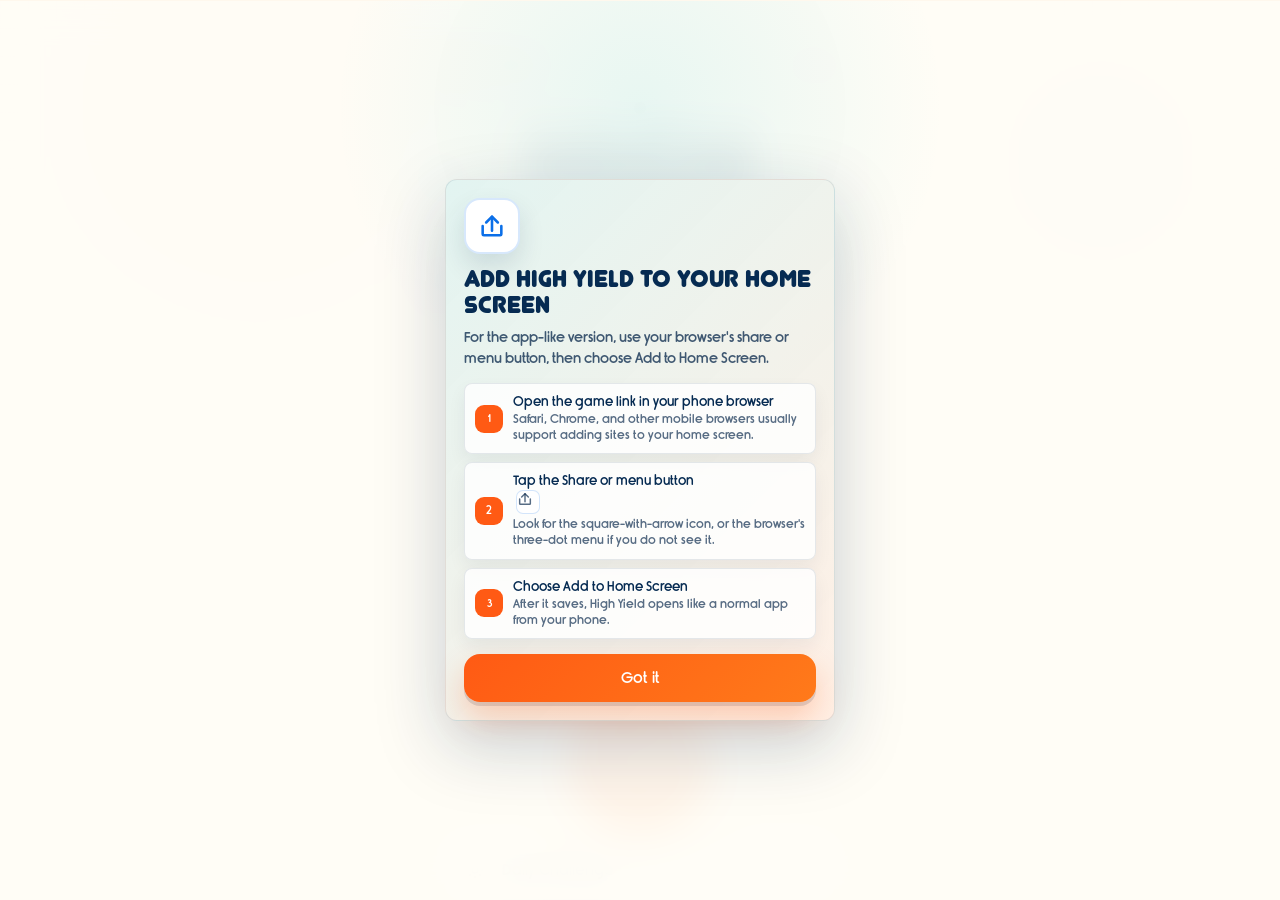
==== index.html @ ff0bbbff "Add files via upload" ====
<!DOCTYPE html>
<html lang="en">
<head>
<meta charset="UTF-8">
<meta name="viewport" content="width=device-width, initial-scale=1, maximum-scale=1, user-scalable=no, viewport-fit=cover">
<meta name="apple-mobile-web-app-capable" content="yes">
<meta name="apple-mobile-web-app-status-bar-style" content="black-translucent">
<meta name="apple-mobile-web-app-title" content="High Yield">
<meta name="mobile-web-app-capable" content="yes">
<meta name="theme-color" content="#062B52">
<link rel="manifest" href="manifest.json">
<link rel="apple-touch-icon" href="icons/apple-touch-icon.png">
<link rel="icon" type="image/png" sizes="192x192" href="icons/icon-192.png">
<title>High Yield! MCAT Heads-Up</title>
<style>
/* ─────────────────────────────────────────────
   GLOBAL & THEME STYLES
   ───────────────────────────────────────────── */
*, *::before, *::after { box-sizing: border-box; margin: 0; padding: 0; -webkit-tap-highlight-color: transparent; }

@font-face {
  font-family: 'Junegull';
  src: url('fonts/junegull-regular.otf') format('opentype');
  font-weight: 400;
  font-style: normal;
  font-display: swap;
}

@font-face {
  font-family: 'Rimouski';
  src: url('fonts/rimouski-regular.otf') format('opentype');
  font-weight: 400;
  font-style: normal;
  font-display: swap;
}

@font-face {
  font-family: 'Rimouski';
  src: url('fonts/rimouski-medium.otf') format('opentype');
  font-weight: 500;
  font-style: normal;
  font-display: swap;
}

@font-face {
  font-family: 'Rimouski';
  src: url('fonts/rimouski-bold.otf') format('opentype');
  font-weight: 700;
  font-style: normal;
  font-display: swap;
}

:root {
  --font-display: 'Junegull', 'Arial Rounded MT Bold', Arial, sans-serif;
  --font-ui: 'Rimouski', Arial, sans-serif;
  --font-heading: var(--font-display);
  --font-body: var(--font-ui);
  --font-gameplay: var(--font-ui);
  --bg-primary: #FFF8ED;
  --bg-secondary: #F7EFE3;
  --bg-card: #FFFFFF;
  --bg-card-hover: #FFF3E3;
  --bg-input: #FFFDF9;
  --text-primary: #07264A;
  --text-secondary: #315071;
  --text-dim: #7890A5;
  --blue: #0B6FE8;
  --blue-hover: #0859BE;
  --teal: #14B8C8;
  --red: #EF4444;
  --red-hover: #DC2626;
  --green: #5FA463;
  --border: rgba(7, 38, 74, 0.10);
  --amber: #FF5A14;
  --violet: #8B5CF6;
  --navy: #062B52;
  --cream: #FFF8ED;
  --orange: #FF5A14;
  --radius: 12px;
  --radius-sm: 8px;
  --radius-full: 9999px;
  --transition: 0.35s cubic-bezier(0.4, 0, 0.2, 1);
}

html, body {
  width: 100%; height: 100%;
  font-family: var(--font-body);
  background:
    radial-gradient(circle at 20% 8%, rgba(255, 90, 20, 0.09), transparent 28%),
    radial-gradient(circle at 82% 18%, rgba(11, 111, 232, 0.07), transparent 30%),
    var(--bg-primary);
  color: var(--text-primary);
  overflow: hidden;
  position: fixed;
  margin: 0;
  padding: 0;
  top: 0;
  left: 0;
}

#app { width: 100%; height: 100%; position: fixed; top: 0; left: 0; background: transparent; }

.screen {
  display: flex;
  position: fixed;
  top: 0;
  left: 0;
  width: 100%;
  height: 100%;
  flex-direction: column;
  overflow: hidden;
  background: var(--bg-primary);
  z-index: 1;
  opacity: 0;
  transform: translateY(14px) scale(0.985);
  transition: opacity var(--transition), transform var(--transition);
  pointer-events: none;
}
.screen.active { opacity: 1; transform: translateY(0) scale(1); pointer-events: auto; z-index: 2; }
.screen.exit { opacity: 0; transform: translateY(-10px) scale(0.985); }
.screen.active > .nav-bar,
.screen.active > .scroll-body,
.screen.active > .home-header,
.screen.active > .home-actions,
.screen.active > .launch-card,
#results.active > * {
  animation: screenRise 0.44s cubic-bezier(0.2, 0.9, 0.2, 1) both;
}
.screen.active > .home-actions { animation-delay: 0.06s; }
.screen.active > .launch-card { animation-delay: 0.12s; }
@keyframes screenRise {
  from { opacity: 0; transform: translateY(18px) scale(0.98); }
  to { opacity: 1; transform: translateY(0) scale(1); }
}
.screen.active .topic-card,
.screen.active .mode-card,
.screen.active .settings-card,
.screen.active .daily-panel,
.screen.active .dash-stat,
.screen.active .badge-card,
.screen.active .mastery-row,
#results.active .mcat-card,
#results.active .insight-card,
#results.active .missed-summary,
#results.active .rstat,
#results.active .rv-item {
  animation: cardPop 0.42s cubic-bezier(0.2, 0.9, 0.2, 1) both;
}
.screen.active .topic-card:nth-child(2n),
.screen.active .mode-card:nth-child(2n),
.screen.active .badge-card:nth-child(2n),
#results.active .insight-card:nth-child(2n),
#results.active .rv-item:nth-child(2n) { animation-delay: 0.04s; }
.screen.active .topic-card:nth-child(3n),
.screen.active .mode-card:nth-child(3n),
.screen.active .badge-card:nth-child(3n),
#results.active .rv-item:nth-child(3n) { animation-delay: 0.08s; }
@keyframes cardPop {
  from { opacity: 0; transform: translateY(14px) scale(0.96) rotate(-0.4deg); }
  to { opacity: 1; transform: translateY(0) scale(1) rotate(0deg); }
}

.screen:not(#home):not(#game):not(#countdown) > .nav-bar,
.screen:not(#home):not(#game):not(#countdown) > .scroll-body,
.screen:not(#home):not(#game):not(#countdown) > .start-bar,
#results > .results-header,
#results > .mcat-card,
#results > .insight-grid,
#results > .study-takeaway,
#results > .missed-summary,
#results > .achievement-row,
#results > .team-panel,
#results > .results-stats,
#results > .acc-wrap,
#results > .review-scroll,
#results > .results-actions {
  width: min(100%, 560px);
  align-self: center;
}

#game {
  position: fixed;
  top: 0;
  left: 0;
  width: 100vw;
  height: 100vh;
  background: var(--bg-primary);
  z-index: 9999;
  overflow: hidden;
  flex-direction: row;
  align-items: center;
  justify-content: center;
  display: none;
  margin: 0;
  padding: 0;
}
#game.active { display: flex; }

.game-bg {
  position: absolute;
  top: 0;
  left: 0;
  width: 100%;
  height: 100%;
  transition: background 0.4s cubic-bezier(0.4, 0, 0.2, 1);
  z-index: 0;
  background: var(--bg-primary);
}
.game-bg.neutral { background: var(--bg-primary); }
.game-bg.correct { background: rgba(52, 211, 153, 0.12); }
.game-bg.wrong   { background: rgba(239, 68, 68, 0.12); }

.game-inner {
  position: relative;
  z-index: 2;
  display: flex;
  flex-direction: column;
  align-items: center;
  justify-content: center;
  height: 100%;
  width: 100%;
  padding: 20px;
}

.game-hud {
  position: absolute;
  top: max(18px, env(safe-area-inset-top, 0px));
  left: 24px;
  right: 24px;
  z-index: 30;
  display: flex;
  align-items: center;
  justify-content: space-between;
  gap: 12px;
}

.score-hud {
  display: inline-flex;
  align-items: center;
  gap: 8px;
  padding: 8px;
  border: 1px solid var(--border);
  border-radius: var(--radius-full);
  background: rgba(24, 24, 24, 0.72);
  backdrop-filter: blur(16px);
  -webkit-backdrop-filter: blur(16px);
}

.score-pill {
  min-width: 76px;
  display: inline-flex;
  align-items: center;
  justify-content: center;
  gap: 6px;
  padding: 7px 10px;
  border-radius: var(--radius-full);
  font-size: 12px;
  font-weight: 700;
  color: var(--text-primary);
  background: rgba(255,255,255,0.06);
}
.score-pill.correct { color: var(--green); }
.score-pill.wrong { color: var(--red); }
.score-pill.streak { color: var(--amber); }
.score-pill.points { color: var(--violet); }
.score-pill.tier { color: var(--blue); }

.tap-zones {
  position: absolute;
  inset: 0;
  display: flex;
  z-index: 10;
  margin-top: 84px;
}
.tap-zone {
  flex: 1;
  background: rgba(255,255,255,0.01);
}
.tap-hints {
  position: absolute;
  left: 28px;
  right: 28px;
  bottom: max(18px, env(safe-area-inset-bottom, 0px));
  z-index: 12;
  display: flex;
  justify-content: space-between;
  pointer-events: none;
}
.tap-hints span {
  padding: 8px 12px;
  border: 1px solid var(--border);
  border-radius: var(--radius-full);
  background: rgba(24, 24, 24, 0.54);
  color: var(--text-secondary);
  font-size: 12px;
  font-weight: 700;
}
.tap-hints .skip { color: var(--red); }
.tap-hints .got { color: var(--green); }

.chango { font-family: var(--font-heading); }

.card-term {
  font-family: var(--font-gameplay);
  line-height: 1.1;
  color: var(--text-primary);
  text-shadow: 0 4px 40px rgba(0,0,0,0.5);
  text-align: center;
  width: min(92%, 1100px);
  z-index: 5;
  display: flex;
  flex-direction: column;
  align-items: center;
  gap: 10px;
  transition: transform 0.25s cubic-bezier(0.4, 0, 0.2, 1), opacity 0.25s ease;
  will-change: transform, opacity;
}
.card-term .term-text {
  display: block;
  max-width: 100%;
  font-size: clamp(40px, 12vh, 110px);
  overflow-wrap: anywhere;
}
.card-source,
.card-category {
  font-family: var(--font-body);
  text-shadow: none;
}
.card-source {
  display: inline-flex;
  align-items: center;
  justify-content: center;
  padding: 7px 12px;
  border: 1px solid var(--border);
  border-radius: var(--radius-full);
  background: rgba(255,255,255,0.06);
  font-size: 12px;
  font-weight: 700;
  text-transform: uppercase;
  letter-spacing: 1px;
}
.card-source.ai { color: var(--violet); }
.card-source.offline { color: var(--blue); }
.card-category {
  color: var(--text-secondary);
  font-size: 14px;
  font-weight: 700;
}
.taboo-panel {
  width: min(92%, 760px);
  display: flex;
  flex-direction: column;
  align-items: center;
  gap: 8px;
  margin-top: 6px;
}
.taboo-label {
  font-family: var(--font-body);
  color: var(--red);
  font-size: 12px;
  font-weight: 700;
  letter-spacing: 1.2px;
  text-transform: uppercase;
  text-shadow: none;
}
.taboo-list {
  display: flex;
  justify-content: center;
  flex-wrap: wrap;
  gap: 8px;
}
.taboo-chip {
  font-family: var(--font-body);
  display: inline-flex;
  align-items: center;
  justify-content: center;
  padding: 7px 11px;
  border: 1px solid rgba(239, 68, 68, 0.35);
  border-radius: var(--radius-full);
  background: rgba(239, 68, 68, 0.12);
  color: #FCA5A5;
  font-size: 12px;
  font-weight: 700;
  text-shadow: none;
}
.card-term.slide-out { transform: translateY(-10px); opacity: 0; }
.card-term.slide-in { transform: translateY(10px); opacity: 0; }
.card-term.slide-in-active { transform: translateY(0); opacity: 1; }
.card-term.feedback-card {
  transform: translateY(0);
  opacity: 1;
  text-shadow: none;
}
.card-term.feedback-card .term-feedback {
  font-family: var(--font-heading);
  font-size: clamp(42px, 12vh, 96px);
  line-height: 0.95;
  text-align: center;
  text-transform: uppercase;
  letter-spacing: 0;
}
.card-term.feedback-card.correct-feedback .term-feedback {
  color: var(--green);
}
.card-term.feedback-card.skip-feedback .term-feedback {
  color: var(--red);
}
.card-term.feedback-card .term-feedback-sub {
  font-family: var(--font-body);
  color: var(--text-secondary);
  font-size: clamp(15px, 3.2vh, 24px);
  font-weight: 700;
  text-shadow: none;
}

/* ──────── Buttons ──────── */
.btn {
  display: flex;
  align-items: center;
  justify-content: center;
  gap: 10px;
  border: none;
  cursor: pointer;
  font-family: var(--font-body);
  font-weight: 600;
  font-size: 15px;
  letter-spacing: 0.2px;
  transition: all 0.2s cubic-bezier(0.4, 0, 0.2, 1);
  border-radius: var(--radius-sm);
  padding: 14px 24px;
  width: 100%;
  background: var(--bg-card);
  color: var(--text-secondary);
  border: 1px solid var(--border);
  min-height: 48px;
}
.btn:hover, .btn-original:hover, .topic-card:hover { border-color: rgba(255,255,255,0.16); }
.btn:active { transform: scale(0.97); }
.btn-primary { background: linear-gradient(135deg, var(--blue), var(--violet)); color: white; border: none; font-weight: 700; box-shadow: 0 12px 28px rgba(59, 130, 246, 0.22); }
.btn-primary:active { background: var(--blue-hover); }
.btn-secondary { background: var(--bg-card); color: var(--text-primary); border: 1px solid var(--border); }
.btn-danger { background: rgba(239, 68, 68, 0.12); color: #FCA5A5; border: 1px solid rgba(239, 68, 68, 0.28); }
.btn-ghost { background: transparent; color: var(--text-secondary); border: 1px solid var(--border); box-shadow: none; padding: 10px 18px; font-size: 13px; }
.btn-sm { padding: 10px 16px; font-size: 13px; border-radius: 8px; }
.ui-icon {
  width: 18px;
  height: 18px;
  flex: 0 0 auto;
  stroke: currentColor;
  stroke-width: 2.2;
  stroke-linecap: round;
  stroke-linejoin: round;
  fill: none;
}
.ui-icon.solid { fill: currentColor; stroke: none; }
.icon-badge {
  width: 30px;
  height: 30px;
  border-radius: 9px;
  display: inline-flex;
  align-items: center;
  justify-content: center;
  background: rgba(255,255,255,0.06);
  color: var(--text-secondary);
}
.btn .icon-badge, .btn-original .icon-badge { margin-left: -4px; }

.btn-original {
  display: flex;
  align-items: center;
  justify-content: flex-start;
  gap: 12px;
  padding: 14px 18px;
  border-radius: var(--radius-sm);
  cursor: pointer;
  font-family: var(--font-body);
  font-weight: 700;
  font-size: 15px;
  transition: all 0.2s cubic-bezier(0.4, 0, 0.2, 1);
  width: 100%;
  background: var(--bg-card);
  color: var(--text-primary);
  border: 1px solid var(--border);
  min-height: 52px;
  text-align: left;
}
.btn-original:active { transform: scale(0.97); }
.btn-original.primary { background: #14B8C8; color: #061014; border: none; font-weight: 700; box-shadow: 0 14px 32px rgba(20, 184, 200, 0.24); }
.btn-original.primary .icon-badge { background: rgba(6, 16, 20, 0.12); color: #061014; }
.btn-original.primary:active { background: #0E9AAA; }
.btn-original.red { background: rgba(245, 158, 11, 0.12); color: var(--amber); border: 1px solid rgba(245, 158, 11, 0.24); font-weight: 700; box-shadow: none; }
.btn-original.red:active { background: var(--red-hover); }
.btn-original.ghost { background: transparent; color: var(--text-secondary); border: 1px solid var(--border); }

.nav-bar {
  display: flex;
  align-items: center;
  justify-content: space-between;
  padding: 16px 20px;
  flex-shrink: 0;
  border-bottom: 1px solid var(--border);
  background: var(--bg-secondary);
}
.nav-back { background: none; border: none; color: var(--text-secondary); font-size: 14px; font-weight: 600; cursor: pointer; padding: 4px 0; transition: color 0.2s; display: inline-flex; align-items: center; gap: 6px; }
.nav-back .ui-icon { width: 16px; height: 16px; }
.nav-back:hover { color: var(--text-primary); }
.nav-title { font-family: var(--font-heading); font-size: 18px; color: var(--text-primary); letter-spacing: .4px; }

.section-label {
  font-size: 10px;
  font-weight: 700;
  letter-spacing: 1.5px;
  text-transform: uppercase;
  color: var(--text-dim);
  padding: 16px 20px 8px;
}

.scroll-body { flex: 1; overflow-y: auto; -webkit-overflow-scrolling: touch; padding-bottom: 8px; }
.scroll-body::-webkit-scrollbar { display: none; }

@keyframes spin { to { transform: rotate(360deg); } }
.spinner { display: inline-block; animation: spin 0.8s linear infinite; }
@keyframes pulse { 0%,100%{opacity:1} 50%{opacity:0.5} }
.pulse { animation: pulse 2s ease-in-out infinite; }

/* ──────── MASCOT ──────── */
.dog-stage {
  display: flex;
  justify-content: center;
  align-items: flex-end;
  pointer-events: none;
}
.mascot-dog {
  --dog-size: 118px;
  position: relative;
  width: var(--dog-size);
  height: auto;
  transform-origin: 50% 100%;
  animation: dogIdle 3.1s ease-in-out infinite;
  filter: drop-shadow(0 14px 18px rgba(7, 38, 74, 0.16));
}
.mascot-dog * { position: absolute; box-sizing: border-box; }
.mascot-dog img {
  position: static;
  display: block;
  width: 100%;
  height: auto;
  object-fit: contain;
  user-select: none;
  -webkit-user-drag: none;
}
.mascot-dog.dog-celebrate img,
.mascot-dog.dog-excited img {
  animation: dogImageBounce 0.74s ease-in-out infinite;
}
.mascot-dog.dog-sad img {
  animation: dogImageSad 2.2s ease-in-out infinite;
}
.mascot-dog.dog-thinking img {
  animation: dogImageThink 2.6s ease-in-out infinite;
}
.mascot-dog.dog-focused img {
  animation: dogImageFocus 2.8s ease-in-out infinite;
}
.mascot-dog.dog-happy img {
  animation: dogImageHappy 1.8s ease-in-out infinite;
}
.dog-body {
  left: 31%;
  top: 48%;
  width: 42%;
  height: 38%;
  border-radius: 45% 45% 36% 36%;
  background: linear-gradient(145deg, #8B5A31, #5B351F);
  border: 3px solid #2B170D;
}
.dog-chest {
  left: 40%;
  top: 56%;
  width: 24%;
  height: 31%;
  border-radius: 50% 50% 42% 42%;
  background: #FFF8ED;
  border: 2px solid rgba(43, 23, 13, 0.18);
}
.dog-head {
  left: 22%;
  top: 9%;
  width: 58%;
  height: 51%;
  border-radius: 45% 45% 42% 42%;
  background: linear-gradient(145deg, #7B4B2B, #4A2917);
  border: 3px solid #2B170D;
}
.dog-face {
  left: 36%;
  top: 18%;
  width: 29%;
  height: 39%;
  border-radius: 42% 42% 48% 48%;
  background: #FFF8ED;
  transform: rotate(-2deg);
}
.dog-ear {
  top: 16%;
  width: 27%;
  height: 45%;
  border-radius: 50% 50% 45% 45%;
  background: linear-gradient(160deg, #60391F, #351B0E);
  border: 3px solid #2B170D;
}
.dog-ear.left { left: 8%; transform: rotate(17deg); }
.dog-ear.right { right: 7%; transform: rotate(-17deg); }
.dog-eye {
  top: 31%;
  width: 7%;
  height: 8%;
  border-radius: 50%;
  background: #091827;
  box-shadow: 0 0 0 2px rgba(255,255,255,0.44) inset;
}
.dog-eye.left { left: 38%; }
.dog-eye.right { right: 34%; }
.dog-nose {
  left: 47%;
  top: 42%;
  width: 10%;
  height: 8%;
  border-radius: 50% 50% 55% 55%;
  background: #101010;
}
.dog-mouth {
  left: 43%;
  top: 51%;
  width: 19%;
  height: 10%;
  border-bottom: 3px solid #171717;
  border-radius: 0 0 50% 50%;
}
.dog-tongue {
  left: 48%;
  top: 59%;
  width: 9%;
  height: 10%;
  border-radius: 0 0 50% 50%;
  background: #F87171;
}
.dog-paw {
  bottom: 1%;
  width: 18%;
  height: 16%;
  border-radius: 48% 48% 35% 35%;
  background: #FFF8ED;
  border: 3px solid #2B170D;
}
.dog-paw.left { left: 28%; transform: rotate(5deg); }
.dog-paw.right { right: 27%; transform: rotate(-5deg); }
.dog-tail {
  right: 14%;
  top: 56%;
  width: 26%;
  height: 11%;
  border-radius: 999px;
  border: 4px solid #2B170D;
  border-left: 0;
  background: #8B5A31;
  transform: rotate(33deg);
  transform-origin: 10% 50%;
  animation: dogTail 0.72s ease-in-out infinite;
}
.dog-steth {
  left: 31%;
  top: 54%;
  width: 42%;
  height: 34%;
  border: 4px solid #203F5B;
  border-top: 0;
  border-radius: 0 0 48% 48%;
}
.dog-steth::after {
  content: '';
  position: absolute;
  right: -8px;
  bottom: 1px;
  width: 14px;
  height: 14px;
  border-radius: 50%;
  background: #E8F2FA;
  border: 3px solid #203F5B;
}
.dog-spark {
  width: 10px;
  height: 10px;
  color: var(--orange);
  opacity: 0;
}
.dog-spark::before {
  content: '✦';
  position: absolute;
  inset: 0;
  font-size: 15px;
}
.dog-spark.left { left: 10%; top: 3%; }
.dog-spark.right { right: 5%; top: 2%; }
.dog-celebrate .dog-spark,
.dog-happy .dog-spark { opacity: 1; animation: sparklePop 1.2s ease-in-out infinite; }
.dog-celebrate { animation: dogCelebrate 0.72s ease-in-out infinite; }
.dog-celebrate .dog-paw.left { top: 38%; left: 14%; transform: rotate(-28deg); }
.dog-celebrate .dog-paw.right { top: 37%; right: 13%; transform: rotate(28deg); }
.dog-sad { animation: dogSad 2.6s ease-in-out infinite; filter: drop-shadow(0 12px 15px rgba(239, 68, 68, 0.18)); }
.dog-sad .dog-mouth { border-bottom: 0; border-top: 3px solid #171717; top: 58%; }
.dog-sad .dog-tongue { display: none; }
.dog-sad .dog-tail { animation-duration: 2.6s; transform: rotate(8deg); }
.dog-thinking .dog-spark.left::before { content: '?'; color: var(--blue); font-weight: 700; }
.dog-focused .dog-eye { height: 5%; border-radius: 999px; }
@keyframes dogIdle {
  0%, 100% { transform: translateY(0) rotate(-1deg); }
  50% { transform: translateY(-4px) rotate(1deg); }
}
@keyframes dogTail {
  0%, 100% { transform: rotate(27deg); }
  50% { transform: rotate(48deg); }
}
@keyframes dogCelebrate {
  0%, 100% { transform: translateY(0) rotate(-2deg) scale(1); }
  50% { transform: translateY(-9px) rotate(3deg) scale(1.04); }
}
@keyframes dogSad {
  0%, 100% { transform: translateY(4px) rotate(-2deg); }
  50% { transform: translateY(7px) rotate(1deg); }
}
@keyframes sparklePop {
  0%, 100% { transform: scale(0.75) rotate(0deg); opacity: 0.45; }
  50% { transform: scale(1.25) rotate(18deg); opacity: 1; }
}
@keyframes dogImageBounce {
  0%, 100% { transform: translateY(0) rotate(-1deg) scale(1); }
  50% { transform: translateY(-8px) rotate(1.5deg) scale(1.03); }
}
@keyframes dogImageSad {
  0%, 100% { transform: translateY(4px) rotate(-1deg); }
  50% { transform: translateY(8px) rotate(1deg); }
}
@keyframes dogImageThink {
  0%, 100% { transform: rotate(-2deg); }
  50% { transform: rotate(2deg); }
}
@keyframes dogImageFocus {
  0%, 100% { transform: translateY(0); }
  50% { transform: translateY(-3px); }
}
@keyframes dogImageHappy {
  0%, 100% { transform: translateY(0) rotate(-1deg); }
  50% { transform: translateY(-5px) rotate(1deg); }
}

/* ──────── HOME ──────── */
#home {
  align-items: center;
  justify-content: center;
  padding: 40px 24px;
  background: var(--bg-primary);
  gap: 32px;
}
#home::before {
  content: '';
  position: absolute;
  inset: 0;
  z-index: 0;
  background: radial-gradient(circle at 50% 30%, rgba(59, 130, 246, 0.04) 0%, transparent 60%);
}
#home > * { position: relative; z-index: 1; }

.home-header { text-align: center; position: relative; padding-top: 10px; }

.flashcard-logo {
  position: relative;
  display: inline-flex;
  flex-direction: column;
  align-items: center;
  gap: 10px;
  padding: 0 20px;
  margin: 0 auto;
}
.title-card-stack {
  --title-card-w: 56px;
  --title-card-h: 38px;
  --title-card-step: 28px;
  --title-card-pad: 8px;
  position: relative;
  width: calc((var(--title-card-pad) * 2) + var(--title-card-w) + (var(--title-card-step) * 3));
  max-width: calc(100vw - 72px);
  height: 58px;
  margin: 0 auto 10px;
  overflow: visible;
}
.title-card-stack .card-square {
  position: absolute;
  width: var(--title-card-w);
  height: var(--title-card-h);
  border-radius: 10px;
  pointer-events: none;
  overflow: hidden;
  background:
    linear-gradient(135deg, rgba(255, 255, 255, 0.10), transparent 45%),
    linear-gradient(135deg, rgba(24, 24, 24, 0.98), rgba(12, 12, 12, 0.96));
  border: 1px solid rgba(255, 255, 255, 0.09);
  box-shadow: 0 12px 26px rgba(0, 0, 0, 0.26);
  transform: translateY(0) rotate(var(--tilt));
  animation: titleCardFloat 4.8s ease-in-out infinite;
  animation-delay: var(--delay);
  will-change: transform;
}
.title-card-stack .card-square::before {
  content: '';
  position: absolute;
  top: 8px;
  left: 9px;
  right: 9px;
  height: 5px;
  border-radius: 999px;
  background: linear-gradient(90deg, var(--accent), var(--accent-2));
}
.title-card-stack .card-square::after {
  content: '';
  position: absolute;
  left: 10px;
  right: 18px;
  bottom: 10px;
  height: 4px;
  border-radius: 999px;
  background: rgba(255, 255, 255, 0.16);
}
.title-card-stack .card-square:nth-child(1) {
  --tilt: -9deg;
  --lift: -4px;
  --delay: -0.2s;
  --accent: var(--teal);
  --accent-2: var(--blue);
  top: 14px;
  left: var(--title-card-pad);
}
.title-card-stack .card-square:nth-child(2) {
  --tilt: 5deg;
  --lift: -7px;
  --delay: -1.1s;
  --accent: var(--amber);
  --accent-2: var(--red);
  top: 5px;
  left: calc(var(--title-card-pad) + var(--title-card-step));
}
.title-card-stack .card-square:nth-child(3) {
  --tilt: -4deg;
  --lift: -5px;
  --delay: -2s;
  --accent: var(--violet);
  --accent-2: var(--blue);
  top: 13px;
  left: calc(var(--title-card-pad) + (var(--title-card-step) * 2));
}
.title-card-stack .card-square:nth-child(4) {
  --tilt: 8deg;
  --lift: -6px;
  --delay: -2.8s;
  --accent: var(--green);
  --accent-2: var(--teal);
  top: 7px;
  left: calc(var(--title-card-pad) + (var(--title-card-step) * 3));
}
.flashcard-logo > * { position: relative; z-index: 1; }

.home-title {
  font-family: var(--font-heading);
  font-size: 48px;
  letter-spacing: 0;
  line-height: 1.1;
  display: block;
  position: relative;
  z-index: 2;
}
.home-title .high { color: var(--text-primary); display: inline-block; animation: gentleFloat 4s ease-in-out infinite; }
.home-title .yield {
  background: linear-gradient(135deg, var(--blue), var(--violet), var(--red));
  -webkit-background-clip: text;
  -webkit-text-fill-color: transparent;
  background-clip: text;
  display: inline-block;
  animation: gentleFloat 4s ease-in-out infinite 0.5s;
}
@keyframes gentleFloat { 0%, 100% { transform: translateY(0px); } 50% { transform: translateY(-4px); } }
@keyframes titlePulse {
  0%, 100% { transform: translateY(0) scale(1); }
  45% { transform: translateY(-3px) scale(1.025); }
}
@keyframes premedFloat {
  0%, 100% { translate: 0 0; rotate: -2deg; }
  45% { translate: 0 -8px; rotate: 3deg; }
}
@keyframes titleCardFloat {
  0%, 100% { transform: translateY(0) rotate(var(--tilt)); }
  50% { transform: translateY(var(--lift)) rotate(calc(var(--tilt) + 1.5deg)); }
}
@media (prefers-reduced-motion: reduce) {
  .title-card-stack .card-square { animation: none; }
  .home-title { animation: none; }
}

.home-sub { font-size: 11px; color: var(--text-dim); letter-spacing: 3px; text-transform: uppercase; margin-top: 12px; font-weight: 600; }
.home-badge {
  display: inline-flex;
  align-items: center;
  gap: 8px;
  background: var(--bg-card);
  color: var(--text-secondary);
  border: 1px solid var(--border);
  border-radius: var(--radius-full);
  padding: 6px 16px;
  font-size: 11px;
  font-weight: 600;
  margin-top: 2px;
}
.home-actions { display: flex; flex-direction: column; gap: 12px; width: 100%; max-width: 380px; margin-top: 8px; }
.home-footer { display: flex; justify-content: center; gap: 16px; margin-top: 4px; }
.home-footer button { background: none; border: none; color: var(--text-dim); font-size: 12px; font-weight: 500; cursor: pointer; padding: 6px 12px; transition: color 0.2s; font-family: var(--font-body); }
.home-footer button:hover { color: var(--text-secondary); }
.launch-card {
  width: 100%;
  max-width: 380px;
  border: 1px solid rgba(59, 130, 246, 0.22);
  border-radius: var(--radius-sm);
  background: rgba(24, 24, 24, 0.78);
  padding: 12px 14px;
  display: flex;
  flex-direction: column;
  gap: 8px;
}
.launch-row { display: flex; align-items: center; justify-content: space-between; gap: 12px; }
.launch-title { font-size: 12px; font-weight: 700; color: var(--text-primary); }
.launch-sub { font-size: 11px; color: var(--text-dim); line-height: 1.4; }
.bank-health {
  display: inline-flex;
  align-items: center;
  gap: 6px;
  border-radius: var(--radius-full);
  padding: 5px 9px;
  font-size: 9px;
  font-weight: 700;
  text-transform: uppercase;
  color: var(--green);
  background: rgba(52, 211, 153, 0.15);
  white-space: nowrap;
}
.bank-health.warning { color: var(--amber); background: rgba(245, 158, 11, 0.14); }
.bank-health.error { color: var(--red); background: rgba(239, 68, 68, 0.14); }
.daily-strip {
  display: grid;
  grid-template-columns: 1fr auto;
  align-items: center;
  gap: 10px;
  border-top: 1px solid var(--border);
  padding-top: 9px;
}
.daily-strip strong { font-size: 12px; color: var(--text-primary); }
.daily-strip span { display: block; font-size: 10px; color: var(--text-dim); margin-top: 2px; }
.daily-chip {
  border-radius: var(--radius-full);
  border: 1px solid rgba(245, 158, 11, 0.25);
  background: rgba(245, 158, 11, 0.1);
  color: var(--amber);
  padding: 6px 10px;
  font-size: 10px;
  font-weight: 700;
  white-space: nowrap;
}

/* ──────── TOPICS ──────── */
#topics { background: var(--bg-secondary); }
.topics-grid { display: grid; grid-template-columns: 1fr 1fr; gap: 10px; padding: 0 16px; }
.topic-card {
  border-radius: var(--radius-sm);
  padding: 16px 14px;
  cursor: pointer;
  position: relative;
  border: 1px solid var(--border);
  display: flex;
  flex-direction: column;
  gap: 4px;
  transition: all 0.2s cubic-bezier(0.4, 0, 0.2, 1);
  background: var(--bg-card);
  min-height: 106px;
}
.topic-card:active { transform: scale(0.96); }
.topic-card.selected { border-color: rgba(59, 130, 246, 0.72); background: linear-gradient(135deg, rgba(59, 130, 246, 0.16), rgba(139, 92, 246, 0.08)); box-shadow: inset 0 0 0 1px rgba(59, 130, 246, 0.18); }
.topic-icon {
  width: 31px;
  height: 31px;
  border-radius: 9px;
  display: inline-flex;
  align-items: center;
  justify-content: center;
  background: rgba(20, 184, 200, 0.12);
  color: #67E8F9;
  border: 1px solid rgba(20, 184, 200, 0.2);
  font-size: 11px;
  font-weight: 700;
  line-height: 1;
  letter-spacing: 0;
}
.topic-icon .ui-icon {
  width: 18px;
  height: 18px;
}
.topic-name { font-size: 13px; font-weight: 700; color: var(--text-primary); overflow-wrap: anywhere; }
.topic-desc { font-size: 10px; color: var(--text-secondary); line-height: 1.3; margin-top: 2px; max-width: 130px; }
.topic-count { font-size: 10px; color: var(--text-dim); margin-top: 3px; }
.topic-check {
  position: absolute;
  top: 10px;
  right: 10px;
  width: 20px;
  height: 20px;
  border-radius: 50%;
  background: var(--blue);
  display: flex;
  align-items: center;
  justify-content: center;
  font-size: 11px;
  color: white;
  opacity: 0;
  transition: opacity 0.2s;
}
.topic-card.selected .topic-check { opacity: 1; }

.mode-grid { display: grid; grid-template-columns: 1fr; gap: 8px; padding: 0 16px; }
.mode-card {
  --mode-accent: var(--blue);
  --mode-rgb: 59, 130, 246;
  border: 1px solid var(--border);
  border-radius: var(--radius-sm);
  background: var(--bg-card);
  padding: 13px 14px;
  cursor: pointer;
  display: grid;
  grid-template-columns: 30px 1fr auto;
  align-items: center;
  gap: 10px;
  min-height: 64px;
  transition: all 0.2s ease;
}
.mode-card:active { transform: scale(0.98); }
.mode-card.selected {
  border-color: rgba(var(--mode-rgb), 0.64);
  background: linear-gradient(135deg, rgba(var(--mode-rgb), 0.16), rgba(255,255,255,0.03));
  box-shadow: inset 3px 0 0 rgba(var(--mode-rgb), 0.85);
}
.mode-card[data-mode="classic"] { --mode-accent: #38BDF8; --mode-rgb: 56, 189, 248; }
.mode-card[data-mode="taboo"] { --mode-accent: #F87171; --mode-rgb: 248, 113, 113; }
.mode-card[data-mode="sprint"] { --mode-accent: #F59E0B; --mode-rgb: 245, 158, 11; }
.mode-card[data-mode="weak"] { --mode-accent: #A78BFA; --mode-rgb: 167, 139, 250; }
.mode-card[data-mode="teams"] { --mode-accent: #34D399; --mode-rgb: 52, 211, 153; }
.mode-icon {
  width: 30px;
  height: 30px;
  border-radius: 9px;
  display: flex;
  align-items: center;
  justify-content: center;
  color: var(--mode-accent);
  background: rgba(var(--mode-rgb), 0.12);
  border: 1px solid rgba(var(--mode-rgb), 0.24);
}
.mode-name { font-size: 13px; font-weight: 700; color: var(--text-primary); }
.mode-sub { font-size: 10px; color: var(--text-dim); margin-top: 2px; line-height: 1.35; }
.mode-tag {
  font-size: 9px;
  font-weight: 700;
  color: var(--mode-accent);
  border: 1px solid rgba(var(--mode-rgb), 0.28);
  background: rgba(var(--mode-rgb), 0.08);
  border-radius: var(--radius-full);
  padding: 4px 7px;
  text-transform: uppercase;
}
.team-setup { display: none; }
.team-setup.active { display: block; }
.team-setup-grid {
  display: grid;
  grid-template-columns: 1fr 1fr;
  gap: 10px;
}
.team-field {
  display: flex;
  flex-direction: column;
  gap: 6px;
}
.team-field span {
  color: var(--text-secondary);
  font-size: 10px;
  font-weight: 700;
  text-transform: uppercase;
}
.team-input {
  width: 100%;
  border: 1px solid var(--border);
  border-radius: var(--radius-sm);
  background: var(--bg-input);
  color: var(--text-primary);
  padding: 11px 12px;
  font: 700 13px var(--font-body);
  outline: none;
}
.team-input:focus {
  border-color: rgba(59, 130, 246, 0.65);
  box-shadow: 0 0 0 3px rgba(59, 130, 246, 0.12);
}
.team-setup-summary {
  margin-top: 10px;
  border: 1px solid rgba(52, 211, 153, 0.22);
  border-radius: var(--radius-sm);
  background: rgba(52, 211, 153, 0.08);
  padding: 10px 12px;
  color: var(--text-secondary);
  font-size: 12px;
  font-weight: 700;
  line-height: 1.45;
}
.subtopic-wrap {
  display: flex;
  gap: 8px;
  overflow-x: auto;
  padding: 0 16px 2px;
  -webkit-overflow-scrolling: touch;
}
.subtopic-wrap::-webkit-scrollbar { display: none; }
.subtopic-chip {
  flex: 0 0 auto;
  border: 1px solid var(--border);
  background: var(--bg-card);
  color: var(--text-secondary);
  border-radius: var(--radius-full);
  padding: 9px 12px;
  font-size: 11px;
  font-weight: 700;
  cursor: pointer;
  max-width: 220px;
  white-space: nowrap;
  overflow: hidden;
  text-overflow: ellipsis;
}
.subtopic-chip.selected {
  color: white;
  border-color: rgba(52, 211, 153, 0.55);
  background: rgba(52, 211, 153, 0.18);
}
.mini-panel {
  margin: 0 16px 14px;
  border: 1px solid var(--border);
  border-radius: var(--radius-sm);
  background: var(--bg-card);
  padding: 12px 14px;
}
.mini-panel-title { font-size: 12px; font-weight: 700; color: var(--text-primary); }
.mini-panel-sub { font-size: 11px; color: var(--text-dim); margin-top: 3px; line-height: 1.45; }
.bank-note {
  margin: 0 16px 14px;
  border: 1px solid rgba(245, 158, 11, 0.22);
  border-radius: var(--radius-sm);
  background: rgba(245, 158, 11, 0.08);
  padding: 10px 12px;
  color: var(--text-secondary);
  font-size: 11px;
  font-weight: 700;
  line-height: 1.45;
  display: none;
}
.bank-note.active { display: block; }

.settings-card {
  background: var(--bg-card);
  border-radius: var(--radius-sm);
  border: 1px solid var(--border);
  padding: 16px;
  margin: 0 16px;
}
.settings-row {
  display: flex;
  align-items: center;
  justify-content: space-between;
  gap: 12px;
  padding: 8px 0;
}
.settings-row + .settings-row { border-top: 1px solid var(--border); }
.settings-lbl { font-size: 13px; font-weight: 600; color: var(--text-primary); }
.settings-sub { font-size: 11px; color: var(--text-dim); margin-top: 2px; }
input[type=range] { width: 110px; accent-color: var(--blue); background: transparent; height: 4px; }
.toggle-switch {
  position: relative;
  display: inline-flex;
  width: 48px;
  height: 28px;
  flex-shrink: 0;
}
.toggle-switch input {
  opacity: 0;
  width: 0;
  height: 0;
}
.toggle-track {
  position: absolute;
  inset: 0;
  border-radius: var(--radius-full);
  background: rgba(148, 163, 184, 0.24);
  border: 1px solid var(--border);
  transition: background 0.2s ease, border-color 0.2s ease;
}
.toggle-track::after {
  content: '';
  position: absolute;
  width: 22px;
  height: 22px;
  top: 2px;
  left: 2px;
  border-radius: 50%;
  background: var(--text-primary);
  transition: transform 0.2s ease;
  box-shadow: 0 2px 10px rgba(0,0,0,0.24);
}
.toggle-switch input:checked + .toggle-track {
  background: rgba(59, 130, 246, 0.35);
  border-color: rgba(59, 130, 246, 0.55);
}
.toggle-switch input:checked + .toggle-track::after { transform: translateX(20px); }

.diff-row { display: flex; flex-direction: column; gap: 8px; padding: 6px 0; }
.diff-labels { display: flex; justify-content: space-between; }
.diff-label { font-size: 9px; font-weight: 700; text-transform: uppercase; letter-spacing: .8px; }
.diff-label.easy { color: var(--blue); }
.diff-label.hard { color: var(--red); }
.diff-badge {
  display: inline-block;
  padding: 4px 12px;
  border-radius: var(--radius-full);
  font-size: 10px;
  font-weight: 700;
  letter-spacing: .5px;
  text-transform: uppercase;
  background: var(--bg-card-hover);
  color: var(--text-secondary);
  border: 1px solid var(--border);
}

.start-bar {
  padding: 12px 16px;
  padding-bottom: max(24px, env(safe-area-inset-bottom, 12px));
  flex-shrink: 0;
  background: var(--bg-secondary);
  border-top: 1px solid var(--border);
}

/* ──────── LOADING BAR UI ──────── */
#loading-container {
    display: none; 
    width: 80%; 
    max-width: 300px; 
    height: 8px; 
    background: rgba(255, 255, 255, 0.1); 
    border-radius: 99px; 
    margin: 20px auto; 
    overflow: hidden;
    position: relative;
}
#loading-bar {
    width: 0%; 
    height: 100%; 
    background: linear-gradient(90deg, var(--blue), var(--violet)); 
    border-radius: 99px;
    transition: width 0.3s ease; 
    box-shadow: 0 0 10px var(--blue);
}

/* ──────── AI SCREENS ──────── */
#ai-prompt-builder, #ai-builder { background: var(--bg-secondary); }
.prompt-textarea {
  width: calc(100% - 32px);
  margin: 0 16px;
  height: 110px;
  padding: 14px;
  border-radius: var(--radius-sm);
  border: 1px solid var(--border);
  background: var(--bg-input);
  font-family: var(--font-body);
  font-size: 14px;
  color: var(--text-primary);
  resize: none;
  transition: border-color 0.2s;
}
.prompt-textarea:focus { outline: none; border-color: var(--blue); }
.prompt-textarea::placeholder { color: var(--text-dim); }

.ai-hero {
  background: var(--bg-card);
  border: 1px solid var(--border);
  border-radius: var(--radius-sm);
  margin: 0 16px;
  padding: 24px 20px;
  text-align: center;
}
.ai-hero-icon { margin-bottom: 8px; color: #67E8F9; }
.ai-hero-icon .ui-icon { width: 42px; height: 42px; }
.ai-hero-title { font-family: var(--font-heading); font-size: 20px; color: var(--text-primary); }
.ai-hero-sub { font-size: 13px; color: var(--text-secondary); margin-top: 6px; line-height: 1.5; }

.ai-options {
  background: var(--bg-card);
  border-radius: var(--radius-sm);
  border: 1px solid var(--border);
  margin: 0 16px;
  padding: 16px;
}
.opt-row { display: flex; align-items: center; justify-content: space-between; gap: 12px; }
.opt-row + .opt-row { border-top: 1px solid var(--border); padding-top: 12px; margin-top: 12px; }
.opt-label { font-size: 13px; font-weight: 600; color: var(--text-primary); }
.opt-sub { font-size: 11px; color: var(--text-dim); margin-top: 2px; }
.opt-select {
  background: var(--bg-input);
  border: 1px solid var(--border);
  border-radius: 8px;
  color: var(--text-primary);
  font-size: 13px;
  font-weight: 600;
  padding: 6px 12px;
  cursor: pointer;
  font-family: var(--font-body);
}

.ai-status {
  background: var(--bg-card);
  border: 1px solid var(--blue);
  border-radius: var(--radius-sm);
  padding: 14px 16px;
  margin: 0 16px;
  display: none;
}
.ai-status.active { display: block; }
.ai-status-title { font-size: 13px; font-weight: 700; color: var(--blue); margin-bottom: 4px; }
.ai-status-text { font-size: 12px; color: var(--text-secondary); line-height: 1.5; }

.generated-deck {
  background: var(--bg-card);
  border: 1px solid var(--border);
  border-radius: var(--radius-sm);
  padding: 16px;
  margin: 0 16px;
  display: none;
}
.generated-deck.active { display: block; }
.gen-deck-header { display: flex; align-items: center; justify-content: space-between; margin-bottom: 12px; }
.gen-deck-title { font-family: var(--font-heading); font-size: 16px; color: var(--text-primary); }
.gen-deck-count { font-size: 11px; color: var(--text-dim); margin-top: 2px; }
.gen-term-list { display: flex; flex-direction: column; gap: 6px; max-height: 200px; overflow-y: auto; }
.gen-term-item { background: var(--bg-input); border: 1px solid var(--border); border-radius: 8px; padding: 10px 12px; }
.gen-term-name { font-size: 13px; font-weight: 700; color: var(--text-primary); }
.gen-term-exp { font-size: 11px; color: var(--text-secondary); margin-top: 3px; line-height: 1.4; }
.gen-term-meta { display: flex; flex-wrap: wrap; gap: 5px; margin-top: 7px; }
.gen-term-tag { display: inline-flex; align-items: center; padding: 3px 7px; border-radius: var(--radius-full); background: rgba(255,255,255,0.06); color: var(--text-dim); font-size: 9px; font-weight: 700; }

.upload-zone {
  border: 2px dashed var(--blue);
  border-radius: var(--radius-sm);
  padding: 24px 16px;
  text-align: center;
  cursor: pointer;
  position: relative;
  margin: 0 16px;
  background: var(--bg-card);
  transition: all 0.2s;
}
.upload-zone:active { transform: scale(0.98); }
#file-input { position: absolute; inset: 0; opacity: 0; cursor: pointer; }
.upload-icon { margin-bottom: 6px; color: var(--text-secondary); }
.upload-icon .ui-icon { width: 30px; height: 30px; }
.upload-title { font-size: 15px; font-weight: 700; color: var(--blue); }
.upload-sub { font-size: 12px; color: var(--text-dim); margin-top: 3px; }

.file-list { display: flex; flex-direction: column; gap: 6px; padding: 0 16px; }
.file-pill-ai {
  display: flex;
  align-items: center;
  justify-content: space-between;
  background: var(--bg-card);
  border: 1px solid var(--blue);
  border-radius: 8px;
  padding: 8px 12px;
}
.file-pill-ai-name { font-size: 13px; font-weight: 600; color: var(--text-primary); }
.file-pill-ai-size { font-size: 11px; color: var(--text-dim); margin-top: 1px; }

/* ──────── GAME ELEMENTS ──────── */
.flash-overlay {
  position: absolute;
  inset: 0;
  z-index: 10;
  display: flex;
  align-items: center;
  justify-content: center;
  font-size: 80px;
  opacity: 0;
  pointer-events: none;
  transition: opacity 0.15s;
}
.flash-overlay.show { opacity: 1; }

#timer-text {
  font-family: var(--font-heading);
  font-size: 44px;
  color: var(--text-dim);
  z-index: 20;
  margin-top: 16px;
}

/* ──────── COUNTDOWN PROMPT ──────── */
#countdown {
  position: fixed;
  top: 0;
  left: 0;
  width: 100vw;
  height: 100vh;
  background: var(--bg-primary);
  align-items: center;
  justify-content: center;
  text-align: center;
  padding: 20px;
  z-index: 9998;
  overflow: hidden;
  margin: 0;
  display: none;
  flex-direction: column;
}
#countdown.active { display: flex; }
.cd-num { font-family: var(--font-heading); font-size: 90px; color: var(--text-primary); transition: transform 0.2s; margin-top: 20px;}
.rotate-icon { margin-bottom: 20px; animation: tilt-phone 2s infinite ease-in-out; color: var(--text-primary); }
.rotate-icon .ui-icon { width: 54px; height: 54px; }
.rotate-text { font-size: 24px; font-weight: 700; color: #F59E0B; text-transform: uppercase; letter-spacing: 2px; margin-bottom: 10px; }

@keyframes tilt-phone {
    0%, 100% { transform: rotate(0deg); }
    30%, 70% { transform: rotate(-90deg); }
}

.cd-steps { margin-top: 16px; display: flex; flex-direction: column; gap: 8px; text-align: left; max-width: 320px; }
.cd-step {
  display: flex;
  align-items: center;
  gap: 12px;
  background: var(--bg-card);
  padding: 10px 14px;
  border-radius: var(--radius-sm);
  border: 1px solid var(--border);
}
.cd-step-n {
  font-family: var(--font-heading);
  font-size: 16px;
  color: var(--text-primary);
  background: var(--bg-input);
  width: 26px;
  height: 26px;
  border-radius: 50%;
  display: flex;
  align-items: center;
  justify-content: center;
  flex-shrink: 0;
}
.cd-step-text { font-size: 13px; color: var(--text-secondary); font-weight: 500; line-height: 1.4; }

/* ──────── AD BREAK ──────── */
#ad-break {
  background:
    radial-gradient(circle at 30% 18%, rgba(59, 130, 246, 0.18), transparent 34%),
    radial-gradient(circle at 74% 78%, rgba(245, 158, 11, 0.14), transparent 30%),
    var(--bg-primary);
  display: none;
  align-items: center;
  justify-content: center;
  padding: 20px;
}
#ad-break.active { display: flex; }
.ad-break-card {
  width: min(100%, 420px);
  border: 1px solid var(--border);
  border-radius: var(--radius-sm);
  background: rgba(24, 24, 24, 0.88);
  box-shadow: 0 24px 70px rgba(0,0,0,0.34);
  padding: 18px;
  text-align: center;
}
.ad-break-kicker {
  color: var(--amber);
  font-size: 10px;
  font-weight: 700;
  letter-spacing: 1.4px;
  text-transform: uppercase;
}
.ad-break-title {
  font-family: var(--font-heading);
  color: var(--text-primary);
  font-size: 30px;
  line-height: 1.05;
  margin-top: 8px;
}
.ad-break-sub {
  color: var(--text-secondary);
  font-size: 13px;
  line-height: 1.45;
  margin-top: 8px;
}
.ad-slot {
  min-height: 250px;
  margin: 16px 0;
  border: 1px dashed rgba(255,255,255,0.18);
  border-radius: var(--radius-sm);
  background: rgba(255,255,255,0.04);
  display: flex;
  flex-direction: column;
  align-items: center;
  justify-content: center;
  gap: 6px;
  color: var(--text-dim);
  padding: 18px;
}
.ad-slot strong {
  color: var(--text-primary);
  font-size: 14px;
  font-weight: 700;
}
.ad-slot span {
  font-size: 11px;
  line-height: 1.4;
}
.ad-label {
  align-self: stretch;
  text-align: center;
  color: var(--text-dim);
  font-size: 10px;
  font-weight: 700;
  letter-spacing: 1px;
  text-transform: uppercase;
}
.ad-break-note {
  color: var(--text-dim);
  font-size: 11px;
  font-weight: 700;
  min-height: 18px;
  margin-bottom: 10px;
}

/* ──────── RESULTS ──────── */
#results {
  background: var(--bg-primary);
  display: none;
  overflow-y: auto;
  overflow-x: hidden;
  -webkit-overflow-scrolling: touch;
  overscroll-behavior: contain;
}
#results.active { display: block; }

#results > .results-header,
#results > .mcat-card,
#results > .insight-grid,
#results > .study-takeaway,
#results > .missed-summary,
#results > .achievement-row,
#results > .team-panel,
#results > .results-stats,
#results > .acc-wrap,
#results > .review-scroll,
#results > .results-actions {
  width: min(calc(100% - 32px), 560px);
  margin-left: auto;
  margin-right: auto;
}

.results-header { text-align: center; padding: 24px 20px 0; flex-shrink: 0; }
.results-trophy { font-family: var(--font-heading); font-size: 50px; line-height: 1; margin-bottom: 4px; color: #67E8F9; }
.results-title {
  font-family: var(--font-heading);
  font-size: 28px;
  letter-spacing: .5px;
  background: linear-gradient(135deg, var(--blue), var(--red));
  -webkit-background-clip: text;
  -webkit-text-fill-color: transparent;
  background-clip: text;
}
.results-sub { font-size: 13px; color: var(--text-dim); margin-top: 4px; font-weight: 500; }

.mcat-card {
  margin: 16px 20px 0;
  padding: 16px;
  border: 1px solid rgba(245, 158, 11, 0.28);
  border-radius: var(--radius-sm);
  background: linear-gradient(135deg, rgba(245, 158, 11, 0.12), rgba(139, 92, 246, 0.10));
  text-align: center;
  flex-shrink: 0;
}
.mcat-label {
  color: var(--text-secondary);
  font-size: 10px;
  font-weight: 700;
  letter-spacing: 1.4px;
  text-transform: uppercase;
}
.mcat-number {
  font-family: var(--font-heading);
  font-size: 54px;
  line-height: 1;
  color: var(--amber);
  margin-top: 4px;
}
.mcat-detail {
  color: var(--text-secondary);
  font-size: 12px;
  font-weight: 700;
  margin-top: 4px;
}

.insight-grid {
  display: grid;
  grid-template-columns: 1fr 1fr;
  gap: 8px;
  padding: 12px 20px 0;
  flex-shrink: 0;
}
.insight-card {
  border: 1px solid var(--border);
  border-radius: var(--radius-sm);
  background: var(--bg-card);
  padding: 11px 12px;
  min-width: 0;
}
.insight-kicker {
  color: var(--text-dim);
  font-size: 9px;
  font-weight: 700;
  letter-spacing: 1px;
  text-transform: uppercase;
}
.insight-value {
  color: var(--text-primary);
  font-size: 13px;
  font-weight: 700;
  margin-top: 4px;
  overflow: hidden;
  text-overflow: ellipsis;
  white-space: nowrap;
}
.study-takeaway {
  margin: 12px 20px 0;
  border: 1px solid rgba(255, 90, 20, 0.18);
  border-radius: 16px;
  background: #fff;
  box-shadow: 0 12px 30px rgba(7, 38, 74, 0.07);
  padding: 13px;
  flex-shrink: 0;
}
.takeaway-head {
  display: flex;
  align-items: center;
  justify-content: space-between;
  gap: 10px;
  margin-bottom: 10px;
}
.takeaway-title {
  color: var(--navy);
  font-size: 13px;
  font-weight: 700;
}
.takeaway-pill {
  border-radius: var(--radius-full);
  background: rgba(255, 90, 20, 0.10);
  color: var(--orange);
  padding: 4px 8px;
  font-size: 9px;
  font-weight: 700;
  text-transform: uppercase;
  white-space: nowrap;
}
.takeaway-grid {
  display: grid;
  grid-template-columns: 1fr 1fr;
  gap: 8px;
}
.takeaway-item {
  min-width: 0;
  border-radius: 12px;
  background: rgba(7, 38, 74, 0.04);
  padding: 9px 10px;
}
.takeaway-k {
  color: var(--text-dim);
  font-size: 9px;
  font-weight: 700;
  letter-spacing: 0.8px;
  text-transform: uppercase;
}
.takeaway-v {
  margin-top: 3px;
  color: var(--navy);
  font-size: 12px;
  font-weight: 700;
  line-height: 1.25;
  overflow-wrap: anywhere;
}
.takeaway-action {
  margin-top: 10px;
  color: var(--text-secondary);
  font-size: 12px;
  line-height: 1.45;
  font-weight: 700;
}
.missed-summary {
  margin: 10px 20px 0;
  border: 1px solid rgba(239, 68, 68, 0.28);
  border-radius: var(--radius-sm);
  background: rgba(239, 68, 68, 0.08);
  padding: 10px 12px;
  display: none;
  flex-shrink: 0;
}
.missed-summary.active { display: block; }
.missed-summary-top {
  display: flex;
  justify-content: space-between;
  align-items: center;
  gap: 12px;
  color: var(--text-primary);
  font-size: 12px;
  font-weight: 700;
}
.missed-summary-top span {
  color: var(--red);
  letter-spacing: 1px;
  text-transform: uppercase;
  font-size: 10px;
}
.missed-summary-list {
  display: flex;
  gap: 7px;
  overflow-x: auto;
  padding-top: 8px;
  -webkit-overflow-scrolling: touch;
}
.missed-summary-list::-webkit-scrollbar { display: none; }
.missed-term-chip {
  flex: 0 0 auto;
  max-width: 190px;
  border: 1px solid rgba(239, 68, 68, 0.28);
  border-radius: var(--radius-sm);
  background: rgba(24, 24, 24, 0.34);
  padding: 8px 10px;
}
.missed-term-chip strong {
  display: block;
  color: var(--text-primary);
  font-size: 13px;
  font-weight: 700;
  overflow: hidden;
  text-overflow: ellipsis;
  white-space: nowrap;
}
.missed-term-chip small {
  display: block;
  color: var(--text-secondary);
  font-size: 10px;
  font-weight: 700;
  margin-top: 2px;
}
.achievement-row {
  display: flex;
  gap: 6px;
  overflow-x: auto;
  padding: 10px 20px 0;
  flex-shrink: 0;
}
.achievement-row::-webkit-scrollbar { display: none; }
.achievement-chip {
  flex: 0 0 auto;
  border: 1px solid rgba(245, 158, 11, 0.32);
  background: rgba(245, 158, 11, 0.12);
  color: #FCD34D;
  border-radius: var(--radius-full);
  padding: 6px 10px;
  font-size: 10px;
  font-weight: 700;
}
.team-panel {
  margin: 10px 20px 0;
  border: 1px solid rgba(59, 130, 246, 0.28);
  border-radius: var(--radius-sm);
  background: rgba(59, 130, 246, 0.08);
  padding: 10px 12px;
  display: none;
  flex-shrink: 0;
}
.team-panel.active { display: block; }
.team-row { display: flex; justify-content: space-between; gap: 10px; font-size: 12px; color: var(--text-secondary); font-weight: 700; align-items: center; }
.team-row strong { color: var(--text-primary); }
.team-row + .team-row { margin-top: 6px; }
.team-callout {
  margin-top: 10px;
  border-radius: var(--radius-sm);
  background: rgba(15, 23, 42, 0.32);
  border: 1px solid rgba(255,255,255,0.08);
  padding: 9px 10px;
  color: var(--text-primary);
  font-size: 12px;
  font-weight: 700;
  line-height: 1.4;
}
.team-history {
  margin-top: 10px;
  display: grid;
  gap: 6px;
}
.team-history-row {
  display: grid;
  grid-template-columns: 1fr auto;
  gap: 8px;
  align-items: center;
  color: var(--text-secondary);
  font-size: 11px;
  font-weight: 700;
}
.team-history-row strong { color: var(--text-primary); }

.results-stats {
  display: flex;
  justify-content: center;
  gap: 24px;
  padding: 16px 20px 0;
  flex-shrink: 0;
}
.rstat { text-align: center; }
.rn { font-family: var(--font-heading); font-size: 44px; line-height: 1; }
.rn.g { color: var(--green); }
.rn.r { color: var(--red); }
.rn.n { color: var(--text-dim); }
.rl { font-size: 10px; color: var(--text-dim); text-transform: uppercase; letter-spacing: 1px; margin-top: 3px; font-weight: 600; }

.acc-wrap { padding: 14px 20px 0; flex-shrink: 0; }
.acc-label { display: flex; justify-content: space-between; font-size: 12px; color: var(--text-dim); margin-bottom: 6px; font-weight: 600; }
.acc-label strong { font-family: var(--font-heading); font-size: 14px; color: var(--text-primary); }
.acc-bar { height: 4px; border-radius: var(--radius-full); background: var(--bg-card); overflow: hidden; }
.acc-fill { height: 100%; border-radius: var(--radius-full); background: linear-gradient(90deg, var(--green), var(--blue), var(--violet)); width: 0; transition: width 1s ease; }

.review-scroll { flex: none; overflow: visible; padding: 12px 16px; }
.review-scroll::-webkit-scrollbar { display: none; }

.rv-label { font-size: 10px; font-weight: 700; letter-spacing: 1.5px; text-transform: uppercase; color: var(--text-dim); margin: 8px 0 6px; }
.rv-item {
  border-radius: var(--radius-sm);
  overflow: hidden;
  cursor: pointer;
  margin-bottom: 8px;
  border: 1px solid var(--border);
  background: var(--bg-card);
}
.rv-header {
  display: flex;
  align-items: center;
  justify-content: space-between;
  padding: 11px 14px;
}
.rv-correct .rv-header { background: rgba(59, 130, 246, 0.06); }
.rv-wrong .rv-header { background: rgba(239, 68, 68, 0.06); }
.rv-left { display: flex; align-items: center; gap: 10px; }
.rv-icon { font-size: 14px; }
.rv-term { font-size: 14px; font-weight: 600; color: var(--text-primary); }
.rv-cat { font-size: 10px; color: var(--text-dim); margin-top: 1px; }
.rv-chev { font-size: 13px; color: var(--text-dim); transition: transform 0.25s; flex-shrink: 0; font-weight: 700; }
.rv-item.open .rv-chev { transform: rotate(180deg); }
.rv-body { max-height: 0; overflow: hidden; transition: max-height 0.3s ease; }
.rv-item.open .rv-body { max-height: 320px; }
.rv-body-inner { padding: 12px 14px 14px; font-size: 12px; color: var(--text-secondary); line-height: 1.5; }
.rv-meta { display: flex; flex-wrap: wrap; gap: 6px; margin-top: 10px; }
.rv-meta-pill {
  display: inline-flex;
  align-items: center;
  padding: 4px 8px;
  border-radius: var(--radius-full);
  background: rgba(255,255,255,0.06);
  color: var(--text-secondary);
  font-size: 10px;
  font-weight: 700;
  border: none;
  font-family: var(--font-body);
  cursor: pointer;
}
.rv-correct .rv-body { border-top: 1px solid var(--border); }
.rv-wrong .rv-body { border-top: 1px solid var(--border); }

.results-actions {
  padding: 12px 16px;
  padding-bottom: max(24px, env(safe-area-inset-bottom, 12px));
  flex-shrink: 0;
  display: flex;
  flex-direction: column;
  gap: 10px;
  background: var(--bg-secondary);
  border-top: 1px solid var(--border);
  margin-top: 8px;
}

.ai-status-badge {
  display: inline-block;
  padding: 3px 12px;
  border-radius: var(--radius-full);
  font-size: 9px;
  font-weight: 700;
  text-transform: uppercase;
  letter-spacing: 0.5px;
  margin-left: 8px;
}
.ai-status-badge.on { background: rgba(52, 211, 153, 0.15); color: var(--green); }
.ai-status-badge.off { background: rgba(255,255,255,0.05); color: var(--text-dim); }
.ai-status-badge.offline { background: rgba(245, 158, 11, 0.15); color: #F59E0B; }

.set-remove { font-size: 18px; color: var(--red); cursor: pointer; font-weight: 700; transition: transform 0.2s; background: none; border: none; }
.set-remove:active { transform: scale(1.2); }

.install-banner {
  position: fixed;
  bottom: 0;
  left: 0;
  right: 0;
  padding: 16px 20px;
  background: rgba(255, 255, 255, 0.96);
  border-top: 1px solid rgba(7, 38, 74, 0.10);
  display: none;
  align-items: center;
  justify-content: space-between;
  gap: 12px;
  z-index: 100;
  backdrop-filter: blur(20px);
  -webkit-backdrop-filter: blur(20px);
}
.install-banner.show { display: flex; }
.install-banner-text { font-size: 13px; font-weight: 600; color: var(--navy); }
.install-banner-text strong { color: var(--orange); }
.install-banner .btn { width: auto; padding: 10px 20px; font-size: 13px; }
.install-banner .btn-close { background: none; border: none; color: rgba(7, 38, 74, 0.62); font-size: 20px; cursor: pointer; padding: 4px 8px; }

.install-thanks-overlay {
  position: fixed;
  inset: 0;
  z-index: 12050;
  display: none;
  align-items: center;
  justify-content: center;
  padding: 18px;
  background:
    radial-gradient(circle at 50% 12%, rgba(255, 90, 20, 0.10), transparent 30%),
    rgba(255, 253, 247, 0.94);
  backdrop-filter: blur(18px);
  -webkit-backdrop-filter: blur(18px);
}
.install-thanks-overlay.active { display: flex; }
.install-thanks-card {
  width: min(100%, 380px);
  border: 1px solid rgba(7, 38, 74, 0.10);
  border-radius: var(--radius);
  background:
    linear-gradient(135deg, rgba(20, 184, 200, 0.10), rgba(255, 90, 20, 0.08)),
    #fff;
  padding: 18px;
  color: var(--navy);
  text-align: center;
  box-shadow: 0 24px 70px rgba(7, 38, 74, 0.22);
}
.install-thanks-icon {
  width: 72px;
  height: 72px;
  border-radius: 18px;
  margin: 0 auto 12px;
  object-fit: cover;
  box-shadow: 0 14px 36px rgba(0,0,0,0.32);
}
.install-thanks-title {
  font-family: var(--font-heading);
  color: var(--navy);
  font-size: 25px;
  line-height: 1.08;
}
.install-thanks-copy {
  color: rgba(7, 38, 74, 0.76);
  font-size: 14px;
  line-height: 1.5;
  margin: 9px 0 14px;
}

.add-home-overlay {
  position: fixed;
  inset: 0;
  z-index: 12040;
  display: none;
  align-items: center;
  justify-content: center;
  padding: 18px;
  background:
    radial-gradient(circle at 50% 12%, rgba(20, 184, 200, 0.10), transparent 30%),
    rgba(255, 253, 247, 0.94);
  backdrop-filter: blur(18px);
  -webkit-backdrop-filter: blur(18px);
}
.add-home-overlay.active { display: flex; }
.add-home-card {
  width: min(100%, 390px);
  border: 1px solid rgba(7, 38, 74, 0.10);
  border-radius: var(--radius);
  background:
    linear-gradient(135deg, rgba(20, 184, 200, 0.12), rgba(255, 90, 20, 0.08)),
    #fffdf7;
  padding: 18px;
  color: var(--navy);
  box-shadow: 0 24px 70px rgba(7, 38, 74, 0.22);
}
.add-home-icon {
  width: 56px;
  height: 56px;
  border-radius: 16px;
  display: flex;
  align-items: center;
  justify-content: center;
  color: var(--blue);
  background: #fff;
  border: 2px solid rgba(11, 111, 232, 0.16);
  margin-bottom: 12px;
  box-shadow: 0 12px 26px rgba(7, 38, 74, 0.12);
}
.add-home-icon .ui-icon { width: 28px; height: 28px; }
.add-home-title {
  font-family: var(--font-heading);
  color: var(--navy);
  font-size: 24px;
  line-height: 1.1;
}
.add-home-copy {
  color: rgba(7, 38, 74, 0.76);
  font-size: 14px;
  line-height: 1.5;
  margin: 8px 0 14px;
}
.add-home-steps { display: grid; gap: 8px; margin-bottom: 15px; }
.add-home-step {
  display: grid;
  grid-template-columns: 28px 1fr;
  gap: 10px;
  align-items: center;
  border: 1px solid rgba(7, 38, 74, 0.10);
  border-radius: var(--radius-sm);
  background: rgba(255,255,255,0.82);
  padding: 10px;
  box-shadow: 0 8px 18px rgba(7, 38, 74, 0.06);
}
.add-home-step-num {
  width: 28px;
  height: 28px;
  border-radius: 9px;
  display: flex;
  align-items: center;
  justify-content: center;
  color: #fff;
  background: var(--orange);
  font-size: 11px;
  font-weight: 700;
}
.add-home-step strong { display: block; color: var(--navy); font-size: 13px; }
.add-home-step span { display: block; color: rgba(7, 38, 74, 0.68); font-size: 12px; line-height: 1.35; margin-top: 2px; }
.add-home-inline-icon {
  width: 24px;
  height: 24px;
  display: inline-grid;
  place-items: center;
  margin: 0 3px;
  border: 1px solid rgba(11, 111, 232, 0.18);
  border-radius: 7px;
  color: var(--blue);
  background: #fff;
  vertical-align: middle;
}
.add-home-inline-icon .ui-icon {
  width: 16px;
  height: 16px;
}

.tutorial-overlay {
  position: fixed;
  inset: 0;
  z-index: 12000;
  background:
    radial-gradient(circle at 50% 10%, rgba(255, 90, 20, 0.10), transparent 30%),
    radial-gradient(circle at 82% 22%, rgba(20, 184, 200, 0.08), transparent 32%),
    rgba(255, 253, 247, 0.94);
  backdrop-filter: blur(18px);
  -webkit-backdrop-filter: blur(18px);
  display: none;
  align-items: center;
  justify-content: center;
  padding: 18px;
}
.tutorial-overlay.active { display: flex; }
.tutorial-card {
  width: min(100%, 390px);
  border: 1px solid rgba(7, 38, 74, 0.10);
  border-radius: var(--radius);
  background:
    linear-gradient(135deg, rgba(20, 184, 200, 0.10), rgba(255, 90, 20, 0.08)),
    #fff;
  padding: 18px;
  color: var(--navy);
  text-align: center;
  box-shadow: 0 24px 70px rgba(7, 38, 74, 0.22);
}
.tutorial-mascot {
  width: 78px;
  height: 78px;
  object-fit: contain;
  margin: 0 auto 4px;
  filter: drop-shadow(0 14px 20px rgba(7, 38, 74, 0.16));
}
.tutorial-kicker { font-size: 10px; font-weight: 700; color: var(--orange); text-transform: uppercase; letter-spacing: 1px; }
.tutorial-title { font-family: var(--font-heading); font-size: 28px; line-height: 1.04; margin-top: 4px; color: var(--navy); }
.tutorial-copy { color: rgba(7, 38, 74, 0.76); font-size: 14px; line-height: 1.45; margin-top: 8px; }
.tutorial-steps { display: grid; gap: 8px; margin: 14px 0; text-align: left; }
.tutorial-step {
  display: grid;
  grid-template-columns: 34px 1fr;
  gap: 10px;
  align-items: center;
  border: 1px solid rgba(7, 38, 74, 0.10);
  border-radius: var(--radius-sm);
  background: rgba(255,255,255,0.84);
  padding: 10px;
  box-shadow: 0 8px 18px rgba(7, 38, 74, 0.06);
}
.tutorial-step-icon {
  width: 34px;
  height: 34px;
  display: grid;
  place-items: center;
  border-radius: 10px;
  color: var(--blue);
  background: rgba(11, 111, 232, 0.09);
  line-height: 1;
}
.tutorial-step-icon .ui-icon { width: 22px; height: 22px; }
.tutorial-step strong { display: block; font-size: 13px; color: var(--navy); }
.tutorial-step span { display: block; font-size: 12px; color: rgba(7, 38, 74, 0.68); margin-top: 2px; line-height: 1.35; }
.tutorial-actions { display: flex; justify-content: center; }
.tutorial-actions .btn { min-height: 44px; width: min(100%, 220px); }

@media (max-height: 680px) {
  .tutorial-card {
    width: min(100%, 410px);
    padding: 14px;
  }
  .tutorial-mascot {
    width: 58px;
    height: 58px;
  }
  .tutorial-title { font-size: 24px; }
  .tutorial-copy { font-size: 13px; }
  .tutorial-steps { gap: 6px; margin: 10px 0; }
  .tutorial-step { padding: 8px; }
}

.offline-indicator {
  display: inline-flex;
  align-items: center;
  gap: 6px;
  padding: 4px 12px;
  border-radius: var(--radius-full);
  font-size: 10px;
  font-weight: 600;
  letter-spacing: 0.5px;
  text-transform: uppercase;
}
.offline-indicator.online { background: rgba(52, 211, 153, 0.15); color: var(--green); }
.offline-indicator.offline { background: rgba(239, 68, 68, 0.15); color: var(--red); }
.offline-indicator .dot { width: 6px; height: 6px; border-radius: 50%; display: inline-block; }
.offline-indicator.online .dot { background: var(--green); }
.offline-indicator.offline .dot { background: var(--red); }

#cycle-dots .dot { width: 6px; height: 6px; border-radius: 50%; background: var(--blue); display: inline-block; }
#cycle-dots .dot.used { background: var(--text-dim); opacity: 0.3; }
.cycle-reset-note { color: var(--text-dim); font-size: 11px; line-height: 1.4; margin: 9px 0 10px; }

/* ──────── DASHBOARD ──────── */
#dashboard { background: var(--bg-secondary); }
.dash-hero {
  margin: 14px 16px 0;
  padding: 18px 16px;
  border: 1px solid rgba(59, 130, 246, 0.25);
  border-radius: var(--radius-sm);
  background: linear-gradient(135deg, rgba(59, 130, 246, 0.12), rgba(52, 211, 153, 0.08));
}
.dash-score {
  font-family: var(--font-heading);
  font-size: 46px;
  color: var(--green);
  line-height: 1;
}
.dash-sub { color: var(--text-secondary); font-size: 12px; font-weight: 700; margin-top: 5px; }
.dash-grid {
  display: grid;
  grid-template-columns: 1fr 1fr;
  gap: 10px;
  padding: 0 16px;
}
.dash-stat {
  border: 1px solid var(--border);
  border-radius: var(--radius-sm);
  background: var(--bg-card);
  padding: 13px 14px;
}
.dash-stat-n {
  font-family: var(--font-heading);
  font-size: 28px;
  color: var(--text-primary);
  line-height: 1;
}
.dash-stat-l { color: var(--text-dim); font-size: 10px; font-weight: 700; letter-spacing: 1px; text-transform: uppercase; margin-top: 5px; }
.daily-panel {
  margin: 0 16px;
  border: 1px solid rgba(245, 158, 11, 0.25);
  border-radius: var(--radius-sm);
  background: linear-gradient(135deg, rgba(245, 158, 11, 0.12), rgba(59, 130, 246, 0.07));
  padding: 14px;
}
.daily-panel-top { display: flex; align-items: center; justify-content: space-between; gap: 12px; }
.daily-panel-title { font-size: 13px; font-weight: 700; color: var(--text-primary); }
.daily-panel-sub { color: var(--text-dim); font-size: 11px; margin-top: 3px; line-height: 1.4; }
.daily-panel-score { font-family: var(--font-heading); color: var(--amber); font-size: 28px; line-height: 1; }
.reward-card,
.launch-check-card {
  margin: 14px 16px 0;
  border: 1px solid rgba(7, 38, 74, 0.10);
  border-radius: 18px;
  background: #fff;
  box-shadow: 0 14px 34px rgba(7, 38, 74, 0.08);
  padding: 16px;
}
.reward-card {
  text-align: center;
  background:
    radial-gradient(circle at 50% 0%, rgba(255, 90, 20, 0.14), transparent 32%),
    #fff;
}
.reward-dog { height: 124px; margin-bottom: 4px; }
.reward-dog .mascot-dog { --dog-size: 118px; }
.reward-kicker,
.launch-kicker {
  color: var(--orange);
  font-size: 10px;
  font-weight: 700;
  letter-spacing: 1.2px;
  text-transform: uppercase;
}
.reward-title,
.launch-title-big {
  margin-top: 5px;
  font-family: var(--font-heading);
  color: var(--navy);
  font-size: 28px;
  line-height: 1.08;
}
.reward-streak-number {
  margin: 14px auto 4px;
  width: 104px;
  height: 104px;
  border-radius: 50%;
  display: grid;
  place-items: center;
  background: linear-gradient(135deg, var(--orange), #FF8A1F);
  color: #fff;
  font-family: var(--font-heading);
  font-size: 46px;
  box-shadow: 0 18px 34px rgba(255, 90, 20, 0.22);
}
.reward-copy {
  color: var(--text-secondary);
  font-size: 13px;
  line-height: 1.45;
  font-weight: 700;
  margin: 8px auto 0;
  max-width: 310px;
}
.reward-actions {
  margin: 16px;
  display: grid;
  gap: 10px;
}
.launch-check-card {
  display: grid;
  gap: 10px;
}
.launch-check-row {
  display: grid;
  grid-template-columns: 30px 1fr;
  gap: 10px;
  align-items: flex-start;
  border-radius: 14px;
  background: rgba(7, 38, 74, 0.04);
  padding: 11px;
}
.launch-check-icon {
  width: 30px;
  height: 30px;
  border-radius: 10px;
  display: grid;
  place-items: center;
  background: rgba(95, 164, 99, 0.12);
  color: var(--green);
  font-weight: 700;
}
.launch-check-row.warn .launch-check-icon {
  background: rgba(255, 90, 20, 0.12);
  color: var(--orange);
}
.launch-check-row strong {
  display: block;
  color: var(--navy);
  font-size: 13px;
  line-height: 1.2;
}
.launch-check-row span {
  display: block;
  color: var(--text-secondary);
  font-size: 11px;
  line-height: 1.4;
  margin-top: 3px;
  font-weight: 700;
}
.launch-check-btn {
  margin-top: 10px;
  width: 100%;
}
.badge-grid { display: grid; grid-template-columns: 1fr; gap: 8px; padding: 0 16px; }
.badge-card {
  border: 1px solid var(--border);
  border-radius: var(--radius-sm);
  background: var(--bg-card);
  padding: 12px 14px;
  display: flex;
  align-items: center;
  gap: 11px;
  opacity: 0.45;
}
.badge-card.unlocked {
  opacity: 1;
  border-color: rgba(245, 158, 11, 0.34);
  background: rgba(245, 158, 11, 0.09);
}
.badge-icon {
  min-width: 36px;
  height: 28px;
  border-radius: 8px;
  display: inline-flex;
  align-items: center;
  justify-content: center;
  background: rgba(255,255,255,0.06);
  color: var(--amber);
  font-size: 10px;
  font-weight: 700;
  line-height: 1;
}
.badge-name { font-size: 13px; font-weight: 700; color: var(--text-primary); }
.badge-desc { font-size: 11px; color: var(--text-dim); margin-top: 2px; line-height: 1.35; }
.mastery-list { display: flex; flex-direction: column; gap: 8px; padding: 0 16px 18px; }
.mastery-row {
  border: 1px solid var(--border);
  border-radius: var(--radius-sm);
  background: var(--bg-card);
  padding: 11px 12px;
}
.mastery-top { display: flex; justify-content: space-between; gap: 10px; font-size: 12px; font-weight: 700; color: var(--text-primary); }
.mastery-bar { height: 5px; border-radius: var(--radius-full); overflow: hidden; background: rgba(255,255,255,0.06); margin-top: 8px; }
.mastery-fill { height: 100%; background: linear-gradient(90deg, var(--green), var(--blue)); width: 0; }
.confetti {
  position: fixed;
  top: -16px;
  width: 8px;
  height: 12px;
  border-radius: 2px;
  z-index: 10000;
  pointer-events: none;
  animation: confetti-fall 1.4s ease-out forwards;
}
@keyframes confetti-fall {
  to { transform: translateY(110vh) rotate(520deg); opacity: 0; }
}

/* ──────── DOG UI REFRESH ──────── */
.home-top-brand {
  position: absolute;
  top: max(16px, env(safe-area-inset-top, 0px));
  left: 26px;
  z-index: 3;
  font-family: var(--font-heading);
  font-size: 21px;
  color: var(--navy);
  text-shadow: 0 2px 0 rgba(255,255,255,0.74);
}
#home {
  justify-content: flex-start;
  padding-top: max(54px, calc(env(safe-area-inset-top, 0px) + 48px));
  padding-bottom: max(92px, calc(env(safe-area-inset-bottom, 0px) + 88px));
  background:
    radial-gradient(circle at 20% 12%, rgba(255, 90, 20, 0.10), transparent 34%),
    radial-gradient(circle at 86% 18%, rgba(11, 111, 232, 0.08), transparent 32%),
    var(--cream);
}
#home::before {
  background:
    linear-gradient(rgba(7, 38, 74, 0.035) 1px, transparent 1px),
    linear-gradient(90deg, rgba(7, 38, 74, 0.028) 1px, transparent 1px);
  background-size: 28px 28px;
  mask-image: linear-gradient(to bottom, rgba(0,0,0,0.65), transparent 65%);
}
.home-header {
  width: min(100%, 390px);
  padding-top: 0;
}
.home-status-row {
  display: flex;
  justify-content: space-between;
  gap: 10px;
  margin-bottom: 20px;
}
.home-status-pill {
  display: inline-flex;
  align-items: center;
  gap: 5px;
  color: var(--navy);
  font-size: 12px;
  font-weight: 700;
}
.home-status-pill strong { color: var(--orange); }
.home-greeting {
  text-align: left;
  color: var(--text-secondary);
  font-size: 14px;
  font-weight: 700;
  margin-bottom: 7px;
}
.flashcard-logo {
  display: grid;
  place-items: center;
  position: relative;
  width: min(100%, 390px);
  min-height: 170px;
  margin: 0 auto 4px;
  isolation: isolate;
}
.flashcard-logo .title-card-stack {
  --title-card-w: clamp(116px, 31vw, 150px);
  --title-card-h: clamp(76px, 20vw, 98px);
  --title-card-step: clamp(36px, 10vw, 50px);
  --title-card-pad: 0px;
  position: absolute;
  left: 50%;
  top: 50%;
  width: min(92vw, 315px);
  height: 132px;
  margin: 0;
  transform: translate(-50%, -50%);
  z-index: 0;
}
.flashcard-logo .title-card-stack .card-square {
  border-radius: 12px;
  background:
    linear-gradient(rgba(20, 184, 200, 0.18) 2px, transparent 2px),
    linear-gradient(90deg, rgba(20, 184, 200, 0.10) 1px, transparent 1px),
    #fffefa;
  background-size: 100% 18px, 18px 100%, auto;
  border: 3px solid rgba(7, 38, 74, 0.92);
  box-shadow: 0 14px 24px rgba(7, 38, 74, 0.16);
  opacity: 0.9;
}
.flashcard-logo .title-card-stack .card-square::before {
  top: 15px;
  left: 0;
  right: 0;
  height: 5px;
  border-radius: 0;
  background: var(--orange);
}
.flashcard-logo .title-card-stack .card-square::after {
  display: none;
}
.flashcard-logo .title-card-stack .card-square:nth-child(1) {
  top: 40px;
  left: 8px;
}
.flashcard-logo .title-card-stack .card-square:nth-child(2) {
  top: 18px;
  left: 58px;
}
.flashcard-logo .title-card-stack .card-square:nth-child(3) {
  top: 46px;
  left: 110px;
}
.flashcard-logo .title-card-stack .card-square:nth-child(4) {
  top: 22px;
  left: 160px;
}
.home-title {
  font-size: clamp(62px, 18vw, 92px);
  line-height: 0.82;
  text-align: center;
  text-transform: uppercase;
  animation: titlePulse 3.8s ease-in-out infinite;
}
.home-title span {
  display: block;
}
.home-title .yield {
  color: var(--orange);
  background: none;
  -webkit-text-fill-color: currentColor;
}
.home-sub {
  color: var(--text-secondary);
  letter-spacing: 2px;
  margin-top: 8px;
}
.home-cook-copy {
  margin-top: 20px;
  text-align: center;
  font-size: clamp(23px, 6.1vw, 34px);
  line-height: 1.03;
  font-weight: 700;
  color: var(--navy);
  white-space: nowrap;
}
.home-cook-copy span { color: var(--orange); }
.home-dog { height: 154px; margin-top: 52px; }
.home-dog .mascot-dog { --dog-size: 148px; }
.home-badge,
.launch-card,
.settings-card,
.topic-card,
.mode-card,
.mini-panel,
.daily-panel,
.dash-stat,
.badge-card,
.insight-card,
.rv-item {
  box-shadow: 0 10px 28px rgba(7, 38, 74, 0.07);
}
.home-badge {
  background: rgba(255,255,255,0.74);
  border-color: rgba(7, 38, 74, 0.09);
}
.btn-original,
.btn,
.topic-card,
.mode-card,
.settings-card,
.launch-card,
.daily-panel,
.dash-stat,
.badge-card,
.mcat-card,
.missed-summary,
.team-panel,
.rv-item {
  border-radius: 16px;
}
.btn-original {
  background: var(--bg-card);
  color: var(--navy);
  border-color: rgba(7, 38, 74, 0.09);
}
.btn-original.primary,
.btn-primary {
  background: linear-gradient(135deg, var(--orange), #FF7A1A);
  color: #fff;
  box-shadow: 0 14px 30px rgba(255, 90, 20, 0.24);
}
.btn-primary:active,
.btn-original.primary:active { background: #E94E0D; }
.btn-original.primary .icon-badge { color: #fff; background: rgba(255,255,255,0.16); }
.home-actions {
  max-width: 390px;
  gap: 10px;
}
.home-actions .btn-original.primary {
  min-height: 116px;
  align-items: flex-end;
  justify-content: space-between;
  padding: 18px;
  border-radius: 18px;
  background:
    radial-gradient(circle at 86% 18%, rgba(255,255,255,0.24), transparent 26%),
    linear-gradient(135deg, #FF5A14, #FF7A1A);
}
.home-actions .btn-original.primary span:last-child {
  font-size: 18px;
  font-weight: 700;
}
.home-actions .btn-original:not(.primary) {
  min-height: 58px;
}
.home-footer {
  position: fixed;
  left: 14px;
  right: 14px;
  bottom: max(12px, env(safe-area-inset-bottom, 0px));
  z-index: 20;
  max-width: 430px;
  margin: 0 auto;
  padding: 10px 8px;
  border: 1px solid rgba(7, 38, 74, 0.10);
  border-radius: 22px;
  background: rgba(255,255,255,0.90);
  box-shadow: 0 18px 42px rgba(7, 38, 74, 0.12);
  backdrop-filter: blur(18px);
  -webkit-backdrop-filter: blur(18px);
  gap: 3px;
}
.home-footer button {
  flex: 1;
  display: inline-flex;
  flex-direction: column;
  align-items: center;
  justify-content: center;
  gap: 3px;
  color: var(--text-secondary);
  font-size: 9px;
  font-weight: 700;
  padding: 4px 2px;
}
.home-footer button .ui-icon { width: 17px; height: 17px; }
.home-footer button.active,
.home-footer button:hover { color: var(--orange); }
.btn-original:active,
.btn:active,
.topic-card:active,
.mode-card:active { transform: scale(0.97) rotate(-0.25deg); }
.nav-bar {
  background: rgba(255, 248, 237, 0.86);
  border-bottom-color: rgba(7, 38, 74, 0.08);
}
.nav-title,
.settings-lbl,
.mode-name,
.topic-name { color: var(--navy); }
.topic-card.selected {
  border-color: rgba(255, 90, 20, 0.52);
  background: linear-gradient(135deg, rgba(255, 90, 20, 0.13), rgba(11, 111, 232, 0.06));
  box-shadow: inset 4px 0 0 rgba(255, 90, 20, 0.78), 0 12px 30px rgba(7, 38, 74, 0.08);
}
.topic-icon {
  background: rgba(11, 111, 232, 0.10);
  color: var(--blue);
  border-color: rgba(11, 111, 232, 0.18);
}
.topic-card:nth-child(2n) .topic-icon { color: var(--green); background: rgba(95, 164, 99, 0.11); border-color: rgba(95, 164, 99, 0.18); }
.topic-card:nth-child(3n) .topic-icon { color: var(--orange); background: rgba(255, 90, 20, 0.10); border-color: rgba(255, 90, 20, 0.18); }
#countdown {
  background:
    radial-gradient(circle at 22% 18%, rgba(255, 90, 20, 0.13), transparent 30%),
    var(--cream);
}
.countdown-dog { height: 116px; margin-bottom: 4px; }
.countdown-dog .mascot-dog { --dog-size: 102px; }
.rotate-text { color: var(--navy); letter-spacing: 0; }
.cd-num { color: var(--orange); text-shadow: 0 8px 26px rgba(255, 90, 20, 0.18); }
.cd-step { background: rgba(255,255,255,0.78); }
#game {
  background: var(--navy);
}
.game-bg.neutral {
  background:
    radial-gradient(circle at 84% 58%, rgba(255,255,255,0.10), transparent 24%),
    var(--navy);
}
.game-bg.correct {
  background:
    radial-gradient(circle at 80% 58%, rgba(95, 164, 99, 0.28), transparent 25%),
    var(--navy);
}
.game-bg.wrong {
  background:
    radial-gradient(circle at 80% 58%, rgba(239, 68, 68, 0.22), transparent 25%),
    var(--navy);
}
.game-hud { color: #fff; }
.score-hud {
  background: rgba(255,255,255,0.10);
  border-color: rgba(255,255,255,0.20);
}
.score-pill {
  background: rgba(255,255,255,0.12);
  color: #fff;
}
.card-term {
  width: min(68%, 680px);
  min-height: min(48vh, 330px);
  justify-content: center;
  padding: clamp(18px, 4vw, 36px);
  border-radius: 22px;
  background:
    linear-gradient(135deg, rgba(255,255,255,0.98), rgba(255,248,237,0.96));
  border: 1px solid rgba(255,255,255,0.82);
  color: var(--navy);
  text-shadow: none;
  box-shadow: 0 24px 55px rgba(0,0,0,0.22);
}
.card-term .term-text { color: var(--navy); font-size: clamp(38px, 10vh, 84px); }
.card-source {
  color: #fff;
  background: var(--blue);
  border: none;
  box-shadow: 0 8px 18px rgba(11, 111, 232, 0.18);
}
.card-source.offline,
.card-source.ai { color: #fff; }
.card-category { color: var(--text-secondary); }
.game-dog {
  position: absolute;
  right: clamp(22px, 7vw, 110px);
  bottom: max(52px, env(safe-area-inset-bottom, 0px));
  z-index: 8;
}
.game-dog .mascot-dog { --dog-size: clamp(96px, 18vw, 158px); }
.tap-hints span {
  background: rgba(255,255,255,0.11);
  color: rgba(255,255,255,0.84);
  border-color: rgba(255,255,255,0.18);
}
#results {
  background:
    radial-gradient(circle at 50% 0%, rgba(255, 90, 20, 0.12), transparent 26%),
    var(--cream);
}
.results-dog { height: 102px; margin-bottom: -4px; }
.results-dog .mascot-dog { --dog-size: 96px; }
.results-trophy { color: var(--navy); }
.results-title {
  background: linear-gradient(135deg, var(--orange), #FF8A1F);
  -webkit-background-clip: text;
  -webkit-text-fill-color: transparent;
  background-clip: text;
}
.mcat-card {
  background: #fff;
  border-color: rgba(255, 90, 20, 0.18);
  box-shadow: 0 16px 42px rgba(7, 38, 74, 0.08);
}
.mcat-number { color: var(--navy); }
.missed-term-chip { background: rgba(255,255,255,0.72); }
.results-actions {
  background: rgba(247, 239, 227, 0.96);
}
.dash-hero {
  position: relative;
  overflow: hidden;
  background:
    radial-gradient(circle at 83% 22%, rgba(255,255,255,0.38), transparent 23%),
    linear-gradient(135deg, var(--navy), #0B477E);
  color: #fff;
  min-height: 150px;
}
.dash-hero .dash-score,
.dash-hero .dash-sub { position: relative; z-index: 1; color: #fff; }
.dashboard-dog {
  position: absolute;
  right: 12px;
  bottom: 2px;
  z-index: 0;
}
.dashboard-dog .mascot-dog { --dog-size: 105px; opacity: 0.96; }
.dash-stat-n { color: var(--orange); }
.badge-card.unlocked {
  border-color: rgba(255, 90, 20, 0.22);
  background: rgba(255, 90, 20, 0.08);
}

@media (max-width: 520px) {
  #home { padding: 32px 20px; gap: 26px; }
  .home-top-brand { left: 18px; font-size: 17px; }
  #home { padding-top: max(50px, calc(env(safe-area-inset-top, 0px) + 46px)); }
  .home-dog { height: 112px; margin-top: 26px; }
  .home-dog .mascot-dog { --dog-size: 108px; }
  .title-card-stack {
    --title-card-w: 50px;
    --title-card-h: 34px;
    --title-card-step: 24px;
    --title-card-pad: 10px;
    height: 52px;
    margin-bottom: 8px;
  }
  .title-card-stack .card-square::before { top: 7px; height: 4px; }
  .title-card-stack .card-square::after { bottom: 8px; height: 3px; }
  .home-title { font-size: 42px; }
  .home-footer { flex-wrap: wrap; gap: 8px; }
  .topic-card { min-height: 112px; padding: 15px 12px; }
  .topic-desc { max-width: 118px; }
  .nav-title { font-size: 16px; }
  .score-pill { min-width: 64px; font-size: 11px; }
  #results > .results-header,
  #results > .mcat-card,
  #results > .insight-grid,
  #results > .study-takeaway,
  #results > .missed-summary,
  #results > .achievement-row,
  #results > .team-panel,
  #results > .results-stats,
  #results > .acc-wrap,
  #results > .review-scroll,
  #results > .results-actions { width: calc(100% - 24px); }
  .results-header { padding-top: 18px; }
  .results-trophy { font-size: 44px; }
  .results-title { font-size: 24px; }
  .mcat-card { margin-top: 12px; padding: 13px; }
  .mcat-number { font-size: 44px; }
  .insight-grid { grid-template-columns: 1fr; }
  .results-stats { gap: 18px; padding-top: 12px; }
  .rn { font-size: 36px; }
  .acc-wrap { padding-top: 12px; }
  .review-scroll { padding: 10px 0; }
  .results-actions { padding: 10px 12px; padding-bottom: max(24px, env(safe-area-inset-bottom, 12px)); }
  .results-actions .btn { min-height: 44px; padding: 11px 16px; font-size: 14px; }
  .dash-score { font-size: 40px; }
}

/* ──────── FINAL MOBILE GAME POLISH ──────── */
#home {
  overflow-y: auto;
  -webkit-overflow-scrolling: touch;
  align-items: center;
  gap: 18px;
  scroll-padding-bottom: 120px;
}
#home::-webkit-scrollbar { display: none; }

.home-actions {
  align-items: center;
  padding-bottom: 4px;
}
.home-actions .btn-original.primary {
  width: 122px;
  height: 122px;
  min-height: 122px;
  border-radius: 50%;
  align-items: center;
  justify-content: center;
  gap: 8px;
  padding: 0;
  text-align: center;
  align-self: center;
  position: relative;
  box-shadow: 0 18px 34px rgba(255, 90, 20, 0.28), inset 0 -5px 0 rgba(7, 38, 74, 0.12);
}
.home-actions .btn-original.primary .icon-badge {
  display: none;
}
.home-actions .btn-original.primary span:last-child {
  position: absolute;
  inset: 0;
  display: grid;
  place-items: center;
  max-width: 82px;
  font-size: 15px;
  line-height: 1.05;
  text-align: center;
  margin: auto;
}
.home-actions .btn-original:not(.primary) {
  width: 100%;
}
.premium-bundle {
  position: relative;
  width: 100%;
  display: grid;
  gap: 5px;
  padding: 9px;
  border: 1px solid rgba(7, 38, 74, 0.09);
  border-radius: 16px;
  background: rgba(255,255,255,0.84);
  box-shadow: 0 10px 28px rgba(7, 38, 74, 0.07);
}
.premium-mini {
  min-height: 34px;
  display: grid;
  grid-template-columns: 24px 1fr;
  align-items: center;
  gap: 7px;
  padding: 5px 7px;
  border: 1px solid rgba(7, 38, 74, 0.08);
  border-radius: 11px;
  background: #fff;
  color: var(--navy);
  font: inherit;
  font-size: 11px;
  font-weight: 700;
  text-align: left;
}
.premium-mini .icon-badge {
  width: 22px;
  height: 22px;
  color: var(--orange);
  background: rgba(255, 90, 20, 0.10);
}
.premium-mini .ui-icon {
  width: 14px;
  height: 14px;
}
.premium-bundle-tag {
  position: absolute;
  top: -8px;
  right: 11px;
  padding: 3px 8px;
  border-radius: var(--radius-full);
  background: var(--navy);
  color: #fff;
  font-size: 8px;
  font-weight: 700;
  letter-spacing: 0.8px;
  text-transform: uppercase;
}
.launch-card {
  background: var(--bg-card);
  border-color: rgba(7, 38, 74, 0.09);
  color: var(--navy);
  box-shadow: 0 10px 28px rgba(7, 38, 74, 0.07);
}
.daily-strip {
  border-top-color: rgba(7, 38, 74, 0.08);
}
.daily-chip,
.bank-health {
  color: var(--orange);
  background: rgba(255, 90, 20, 0.10);
  border: 1px solid rgba(255, 90, 20, 0.16);
}
.bank-health.warning { color: var(--orange); background: rgba(255, 90, 20, 0.10); }
.bank-health.error { color: var(--red); background: rgba(239, 68, 68, 0.10); }

.dog-stage {
  position: relative;
  overflow: visible;
}
.dog-stage .mascot-dog {
  backface-visibility: hidden;
  transform: translateZ(0);
  transition: opacity 0.44s ease, transform 0.44s cubic-bezier(0.2, 0.9, 0.2, 1), filter 0.44s ease;
  will-change: transform, opacity;
}
.dog-stage .mascot-dog.dog-entering {
  position: absolute;
  left: 50%;
  bottom: 0;
  opacity: 0;
  transform: translateX(-50%) translateZ(0) scale(0.96);
  animation: none;
}
.dog-stage .mascot-dog.dog-entering.active {
  opacity: 1;
  transform: translateX(-50%) translateZ(0) scale(1);
}
.dog-stage .mascot-dog.dog-leaving {
  position: absolute;
  left: 50%;
  bottom: 0;
  opacity: 0;
  transform: translateX(-50%) translateZ(0) scale(0.98);
  animation: none;
  pointer-events: none;
}
.dog-stage .mascot-dog.dog-entering img,
.dog-stage .mascot-dog.dog-leaving img {
  animation: none;
}
.mascot-dog,
.mascot-dog img {
  animation: dogCalmIdle 3.4s ease-in-out infinite;
}
.mascot-dog.dog-celebrate,
.mascot-dog.dog-excited,
.mascot-dog.dog-celebrate img,
.mascot-dog.dog-excited img {
  animation: dogJoyReact 0.95s ease-in-out infinite;
}
.mascot-dog.dog-happy,
.mascot-dog.dog-happy img {
  animation: dogHappyReact 2.2s ease-in-out infinite;
}
.mascot-dog.dog-thinking,
.mascot-dog.dog-thinking img {
  animation: dogThinkingReact 2.5s ease-in-out infinite;
}
.mascot-dog.dog-focused,
.mascot-dog.dog-focused img {
  animation: dogFocusedReact 2.4s ease-in-out infinite;
}
.mascot-dog.dog-sad,
.mascot-dog.dog-sad img {
  animation: dogSadReact 2.1s ease-in-out infinite;
}
@keyframes dogCalmIdle {
  0%, 100% { transform: scale(1) rotate(0deg); }
  50% { transform: scale(1.012) rotate(-0.6deg); }
}
@keyframes dogJoyReact {
  0%, 100% { transform: scale(1) rotate(-1deg); }
  45% { transform: scale(1.055) rotate(2.5deg); }
}
@keyframes dogHappyReact {
  0%, 100% { transform: scale(1) rotate(-0.8deg); }
  50% { transform: scale(1.025) rotate(1deg); }
}
@keyframes dogThinkingReact {
  0%, 100% { transform: scale(1) rotate(-3deg); }
  50% { transform: scale(1.012) rotate(3deg); }
}
@keyframes dogFocusedReact {
  0%, 100% { transform: scale(1); filter: saturate(1); }
  50% { transform: scale(1.018); filter: saturate(1.08); }
}
@keyframes dogSadReact {
  0%, 100% { transform: scale(0.98) rotate(-1deg); opacity: 0.94; }
  50% { transform: scale(0.965) rotate(1deg); opacity: 0.9; }
}

.game-hud-left {
  display: inline-flex;
  align-items: center;
  gap: 8px;
  min-width: 0;
}
.hud-mode-chip {
  display: inline-flex;
  align-items: center;
  min-height: 32px;
  max-width: 180px;
  padding: 7px 10px;
  border: 1px solid rgba(255,255,255,0.20);
  border-radius: var(--radius-full);
  background: rgba(255,255,255,0.12);
  color: #fff;
  font-size: 11px;
  line-height: 1.1;
  font-weight: 700;
  white-space: nowrap;
  overflow: hidden;
  text-overflow: ellipsis;
}
.amino-visual {
  display: grid;
  grid-template-columns: auto 1fr;
  align-items: center;
  gap: 10px;
  width: min(100%, 420px);
  padding: 9px 11px;
  border-radius: 14px;
  background: rgba(11, 111, 232, 0.07);
  color: var(--navy);
  font-size: 11px;
  font-weight: 700;
}
.amino-code {
  display: inline-flex;
  align-items: center;
  justify-content: center;
  width: 42px;
  height: 42px;
  border-radius: 12px;
  background: var(--navy);
  color: #fff;
  font-family: var(--font-heading);
  font-size: 18px;
}
.amino-structure {
  display: block;
  color: var(--text-secondary);
  font-size: 10px;
  line-height: 1.25;
  margin-top: 2px;
}

#results .missed-summary {
  display: none !important;
}
#results .results-title {
  text-transform: uppercase;
  letter-spacing: 0;
}

#topics {
  background:
    radial-gradient(circle at 16% 0%, rgba(255, 90, 20, 0.14), transparent 32%),
    radial-gradient(circle at 88% 12%, rgba(11, 111, 232, 0.10), transparent 28%),
    var(--cream);
}
#topics .nav-bar {
  background: rgba(255, 248, 237, 0.92);
  backdrop-filter: blur(18px);
  -webkit-backdrop-filter: blur(18px);
}
#topics .scroll-body {
  padding-top: 8px;
}
#topics .section-label {
  color: var(--navy);
  letter-spacing: 1.1px;
  padding: 17px 20px 9px;
}
#topics .section-label:first-child {
  margin: 0 16px 12px;
  padding: 14px 16px;
  border: 1px solid rgba(255, 90, 20, 0.16);
  border-radius: 18px;
  background:
    linear-gradient(135deg, rgba(255,255,255,0.86), rgba(255,248,237,0.82)),
    repeating-linear-gradient(0deg, transparent 0 18px, rgba(20, 184, 200, 0.10) 18px 20px);
  box-shadow: 0 16px 34px rgba(7, 38, 74, 0.08);
}
#topics .section-label:first-child::before {
  content: "Pick the decks for this round";
  display: block;
  font-family: var(--font-heading);
  text-transform: none;
  letter-spacing: 0;
  color: var(--navy);
  font-size: 18px;
  margin-bottom: 4px;
}
.topics-grid {
  gap: 12px;
}
.topic-card {
  --topic-accent: var(--blue);
  --topic-soft: rgba(11, 111, 232, 0.10);
  min-height: 132px;
  padding: 18px 13px 13px;
  border-radius: 18px;
  background:
    linear-gradient(180deg, #fff 0 24px, transparent 24px),
    repeating-linear-gradient(0deg, rgba(255,255,255,0.98) 0 26px, var(--topic-soft) 26px 28px);
  border: 1px solid rgba(7, 38, 74, 0.10);
  box-shadow: 0 14px 30px rgba(7, 38, 74, 0.08);
  overflow: hidden;
}
.topic-card::before {
  content: "";
  position: absolute;
  top: 0;
  left: 0;
  right: 0;
  height: 7px;
  background: var(--topic-accent);
  opacity: 0.95;
}
.topic-card::after {
  content: none;
}
.topic-card.t-chem { --topic-accent: #0B6FE8; --topic-soft: rgba(11, 111, 232, 0.13); }
.topic-card.t-bio { --topic-accent: #5FA463; --topic-soft: rgba(95, 164, 99, 0.13); }
.topic-card.t-biochem { --topic-accent: #8B5CF6; --topic-soft: rgba(139, 92, 246, 0.13); }
.topic-card.t-psych { --topic-accent: #FF5A14; --topic-soft: rgba(255, 90, 20, 0.13); }
.topic-card.t-anatomy { --topic-accent: #EF4444; --topic-soft: rgba(239, 68, 68, 0.12); }
.topic-card.t-phys { --topic-accent: #14B8C8; --topic-soft: rgba(20, 184, 200, 0.14); }
.topic-card.t-earth { --topic-accent: #0F766E; --topic-soft: rgba(15, 118, 110, 0.13); }
.topic-card.t-amino { --topic-accent: #F59E0B; --topic-soft: rgba(245, 158, 11, 0.14); }
.topic-card.t-custom { --topic-accent: #7C3AED; --topic-soft: rgba(124, 58, 237, 0.13); }
.topic-card .topic-icon,
.topic-card .topic-name,
.topic-card .topic-desc,
.topic-card .topic-count {
  position: relative;
  z-index: 1;
}
.topic-card .topic-icon {
  width: 36px;
  height: 36px;
  margin-top: 4px;
  color: var(--topic-accent);
  background: var(--topic-soft);
  border-color: var(--topic-accent);
  box-shadow: inset 0 0 0 1px rgba(255,255,255,0.65);
}
.topic-card .topic-icon .ui-icon {
  color: var(--topic-accent);
  stroke: currentColor;
  fill: none;
}
.topics-grid .topic-card .topic-icon {
  color: var(--topic-accent);
  background: var(--topic-soft);
  border-color: var(--topic-accent);
}
.topics-grid .topic-card .topic-icon .ui-icon {
  color: var(--topic-accent);
  stroke: currentColor;
}
.topic-card .topic-name {
  font-size: 14px;
  margin-top: 2px;
}
.topic-card .topic-desc {
  font-size: 10.5px;
  max-width: 100%;
}
.topic-card .topic-count {
  color: var(--topic-accent);
  font-weight: 700;
}
.topic-card.selected {
  border-color: var(--topic-accent);
  background:
    linear-gradient(180deg, rgba(255,255,255,0.99) 0 20px, transparent 20px),
    repeating-linear-gradient(0deg, rgba(255,255,255,0.98) 0 26px, var(--topic-soft) 26px 28px);
  box-shadow: inset 5px 0 0 var(--topic-accent), 0 16px 34px rgba(7, 38, 74, 0.10);
}
.topic-card .topic-check {
  z-index: 2;
  background: var(--topic-accent);
}
.mode-card,
.settings-card,
.mini-panel {
  border-radius: 18px;
  background: rgba(255,255,255,0.84);
  box-shadow: 0 12px 28px rgba(7, 38, 74, 0.07);
}
.start-bar {
  background: rgba(255, 248, 237, 0.92);
  border-top-color: rgba(7, 38, 74, 0.08);
  backdrop-filter: blur(16px);
  -webkit-backdrop-filter: blur(16px);
}

@media (max-width: 520px) {
  #home {
    padding-top: max(54px, calc(env(safe-area-inset-top, 0px) + 48px));
    padding-bottom: max(128px, calc(env(safe-area-inset-bottom, 0px) + 116px));
    gap: 18px;
  }
  .home-footer {
    flex-wrap: nowrap;
    gap: 2px;
    overflow-x: auto;
  }
  .home-footer button {
    min-width: 54px;
  }
  .topics-grid {
    grid-template-columns: 1fr 1fr;
    padding: 0 14px;
    gap: 10px;
  }
  .topic-card {
    min-height: 126px;
    padding: 18px 12px 12px;
  }
}

#home .home-top-brand {
  position: relative;
  top: auto;
  left: auto;
  right: auto;
  transform: none;
  display: block;
  width: min(100%, 390px);
  max-width: calc(100vw - 40px);
  align-self: center;
  margin: 0 auto 2px;
  text-align: center;
  font-size: clamp(30px, 8.5vw, 44px);
  line-height: 1;
  letter-spacing: 0;
  z-index: 2;
}
#home .home-header {
  padding-top: 0;
}
#home .home-status-row {
  margin-top: 4px;
}

#dashboard .dash-hero {
  display: grid;
  grid-template-columns: minmax(0, 1fr) 118px;
  grid-template-rows: auto auto;
  align-items: center;
  gap: 2px 12px;
  min-height: 172px;
  padding: 20px 14px 18px 18px;
  overflow: visible;
}
#dashboard .dashboard-dog {
  position: relative;
  grid-column: 2;
  grid-row: 1 / span 2;
  right: auto;
  bottom: auto;
  z-index: 1;
  height: 128px;
  align-self: end;
  justify-content: flex-end;
}
#dashboard .dashboard-dog .mascot-dog {
  --dog-size: 118px;
  opacity: 0.98;
}
#dashboard .dash-score {
  grid-column: 1;
  grid-row: 1;
  align-self: end;
  min-width: 0;
  line-height: 1.08;
  overflow: visible;
  font-size: clamp(40px, 13vw, 52px);
}
#dashboard .dash-sub {
  grid-column: 1;
  grid-row: 2;
  align-self: start;
  max-width: 100%;
}
@media (max-width: 360px) {
  #dashboard .dash-hero {
    grid-template-columns: minmax(0, 1fr) 96px;
    min-height: 156px;
    padding-right: 10px;
  }
  #dashboard .dashboard-dog {
    height: 108px;
  }
  #dashboard .dashboard-dog .mascot-dog {
    --dog-size: 98px;
  }
  #dashboard .dash-score {
    font-size: 38px;
  }
}

/* Local font system */
body,
button,
input,
select,
textarea,
.font-ui,
.btn,
.btn-original,
.home-footer button,
.rv-meta-pill,
.team-input,
.opt-select,
.premium-mini,
.launch-card,
.mode-card,
.topic-card,
.stat-card,
.achievement-card,
.instruction-card,
.results-list,
.missed-card,
.study-takeaway,
.launch-checklist,
.tab-label {
  font-family: var(--font-body);
}

.font-display,
.chango,
.home-top-brand,
.home-title,
.nav-title,
.ai-hero-title,
.gen-deck-title,
.cd-num,
.results-trophy,
.results-title,
.install-thanks-title,
.add-home-title,
.tutorial-title,
.reward-title,
.launch-title-big,
.screen-title,
.section-title {
  font-family: var(--font-heading);
  font-weight: 400;
}

#game .card-term,
#game .card-term .term-text,
.card-term,
.card-term .term-text {
  font-family: var(--font-gameplay);
  font-weight: 700;
  letter-spacing: 0;
  line-height: 1.05;
}

.home-cook-copy,
.mcat-number,
.rn,
.acc-label strong,
.dash-score,
.dash-stat-n,
.daily-panel-score,
.reward-streak-number,
.amino-code,
.mode-name,
.topic-name,
.achievement-name,
.cd-step-n,
#timer-text {
  font-family: var(--font-ui);
  font-weight: 700;
}

/* Homepage title polish */
#home .home-top-brand {
  display: none;
}
#home .flashcard-logo {
  display: grid;
  place-items: center;
  position: relative;
  width: min(100%, 420px);
  min-height: clamp(178px, 42vw, 230px);
  margin: 0 auto 6px;
  isolation: isolate;
}
#home .premed-float-field {
  position: absolute;
  inset: -6px -14px;
  z-index: 1;
  pointer-events: none;
}
#home .premed-float {
  --float-color: var(--blue);
  --float-bg: rgba(255, 255, 255, 0.86);
  position: absolute;
  display: grid;
  place-items: center;
  width: clamp(34px, 8vw, 44px);
  height: clamp(34px, 8vw, 44px);
  border: 1px solid rgba(7, 38, 74, 0.10);
  border-radius: 50%;
  color: var(--float-color);
  background: var(--float-bg);
  box-shadow: 0 10px 18px rgba(7, 38, 74, 0.10);
  animation: premedFloat 5.2s ease-in-out infinite;
}
#home .premed-float .ui-icon {
  width: 58%;
  height: 58%;
  stroke-width: 2.5;
}
#home .float-atom { left: -2%; top: 18%; --float-color: var(--teal); animation-delay: -0.5s; }
#home .float-flask { right: 0%; top: 9%; --float-color: var(--orange); animation-delay: -1.6s; }
#home .float-helix { right: 5%; bottom: 10%; --float-color: var(--blue); animation-delay: -3.2s; }
#home .home-title {
  position: relative;
  z-index: 2;
  display: block;
  font-size: clamp(70px, 20vw, 108px);
  line-height: 0.78;
  text-align: center;
  text-transform: uppercase;
  animation: titlePulse 3.8s ease-in-out infinite;
  filter: drop-shadow(0 8px 10px rgba(7, 38, 74, 0.10));
  text-shadow:
    0 3px 0 rgba(255, 255, 255, 0.70),
    0 8px 12px rgba(7, 38, 74, 0.12);
}
#home .home-title span {
  display: block;
}
#home .home-title .high {
  color: var(--navy);
  animation: none;
}
#home .home-title .yield {
  color: var(--orange);
  background: none;
  -webkit-text-fill-color: currentColor;
  animation: none;
}
#home .home-cook-copy {
  margin-top: 26px;
}
#home .home-dog {
  margin-top: 68px;
}
#home .home-actions .btn-original.primary {
  width: 142px;
  height: 142px;
  min-height: 142px;
}
#home .home-actions .btn-original.primary span:last-child {
  max-width: 98px;
  font-size: 17px;
}
.btn,
.btn-original {
  box-shadow: 0 10px 20px rgba(7, 38, 74, 0.12), 0 2px 0 rgba(255, 255, 255, 0.65) inset;
}
.btn-primary,
.btn-original.primary {
  box-shadow: 0 16px 30px rgba(255, 90, 20, 0.25), 0 4px 0 rgba(7, 38, 74, 0.14);
}
.btn-secondary,
.btn-original:not(.primary):not(.ghost),
.btn-original.red {
  box-shadow: 0 10px 22px rgba(7, 38, 74, 0.10);
}
.btn-ghost,
.btn-original.ghost {
  box-shadow: 0 8px 16px rgba(7, 38, 74, 0.07);
}

@media (max-width: 520px) {
  #home .flashcard-logo {
    min-height: 188px;
  }
  #home .home-title {
    font-size: clamp(66px, 21vw, 88px);
  }
  #home .home-cook-copy {
    margin-top: 28px;
  }
  #home .home-dog {
    margin-top: 72px;
  }
  #home .home-actions .btn-original.primary {
    width: 136px;
    height: 136px;
    min-height: 136px;
  }
}

@media (prefers-reduced-motion: reduce) {
  #home .home-title {
    animation: none;
  }
  #home .premed-float {
    animation: none;
  }
}

/* Final title and gameplay layout corrections */
#home .premed-float-field {
  inset: -8px -26px;
}
#home .float-atom {
  left: 0;
  top: 28%;
}
#home .float-flask {
  right: 0;
  top: 25%;
}
#home .float-helix {
  left: 1%;
  bottom: 12%;
}

#results .results-trophy {
  font-size: clamp(34px, 10vw, 52px);
  line-height: 0.95;
}

@media (max-width: 520px) {
  #home .float-atom {
    left: -1%;
    top: 31%;
  }
  #home .float-flask {
    right: -1%;
    top: 27%;
  }
  #home .float-helix {
    left: -1%;
    bottom: 12%;
  }
}

/* Heads Up gameplay viewport */
html,
body,
#app,
.screen {
  background-color: var(--bg-primary);
}

html {
  min-height: 100%;
  min-height: 100dvh;
  background: var(--app-status-bg, var(--bg-primary));
}

body,
#app {
  min-height: 100%;
  min-height: 100dvh;
}

html.is-game-shell,
html.game-active,
html.is-game-shell body,
html.game-active body,
html.is-game-shell #app,
html.game-active #app {
  width: 100%;
  height: 100%;
  min-height: 100dvh;
  background: var(--app-status-bg, var(--navy)) !important;
  overflow: hidden !important;
  overscroll-behavior: none;
}

html.game-active::before {
  content: "";
  position: fixed;
  inset: 0;
  width: 100vw;
  width: 100dvw;
  height: 100vh;
  height: 100dvh;
  background: var(--navy);
  z-index: 9998;
  pointer-events: none;
}

body.is-game-shell,
body.game-active {
  position: fixed;
  inset: 0;
}

html.game-active #app::before {
  background: var(--navy);
}

#app::before {
  content: "";
  position: fixed;
  top: 0;
  left: 0;
  right: 0;
  height: max(env(safe-area-inset-top, 0px), 1px);
  background: var(--app-status-bg, var(--bg-primary));
  z-index: 12060;
  pointer-events: none;
}

#home {
  overflow-y: auto;
  -webkit-overflow-scrolling: touch;
  padding-bottom: max(36px, calc(env(safe-area-inset-bottom, 0px) + 28px));
}

#game,
#game.active,
#game.game-active {
  position: fixed !important;
  top: 0 !important;
  left: 0 !important;
  right: auto !important;
  bottom: auto !important;
  width: 100vw;
  width: 100dvw;
  height: 100vh;
  height: 100dvh;
  min-height: 100dvh;
  margin: 0 !important;
  padding: 0 !important;
  background: var(--navy) !important;
  overflow: hidden !important;
  transform: none;
  transform-origin: top left;
  touch-action: manipulation;
}

#game.active {
  display: flex;
}

#game .game-bg {
  position: absolute;
  inset: 0;
  width: 100%;
  height: 100%;
  min-height: 100%;
  transform: none;
  pointer-events: none;
}

#game .game-inner {
  position: relative;
  z-index: 2;
  width: 100%;
  height: 100%;
  min-height: 100%;
  display: grid;
  grid-template-rows: clamp(34px, 8vmin, 48px) minmax(0, 1fr) clamp(30px, 7vmin, 54px);
  align-items: stretch;
  justify-items: center;
  gap: clamp(7px, 1.4vmin, 12px);
  padding:
    max(9px, calc(env(safe-area-inset-top, 0px) + 7px))
    max(12px, calc(env(safe-area-inset-right, 0px) + 10px))
    max(9px, calc(env(safe-area-inset-bottom, 0px) + 7px))
    max(12px, calc(env(safe-area-inset-left, 0px) + 10px));
}

#game .game-hud {
  position: relative;
  top: auto;
  left: auto;
  right: auto;
  z-index: 30;
  width: min(100%, 1180px);
  align-self: start;
  display: flex;
  align-items: center;
  justify-content: space-between;
  gap: clamp(6px, 1.4vmin, 12px);
  min-width: 0;
  color: #fff;
}

#game .game-hud-left,
#game .score-hud {
  min-width: 0;
}

#game .game-hud-left .btn {
  flex: 0 0 auto;
  min-height: 32px;
  padding: 7px 11px !important;
  color: #fff;
  border-color: rgba(255,255,255,0.28);
  background: rgba(255,255,255,0.10);
}

#game .hud-mode-chip {
  max-width: min(29vw, 180px);
  min-height: 32px;
  padding: 7px 10px;
  color: #fff;
  border-color: rgba(255,255,255,0.22);
  background: rgba(255,255,255,0.12);
  font-size: clamp(10px, 1.5vmin, 12px);
}

#game .score-hud {
  flex: 0 1 auto;
  display: inline-flex;
  flex-wrap: nowrap;
  gap: 4px;
  padding: 5px;
  max-width: min(62vw, 650px);
  overflow: hidden;
  border-color: rgba(255,255,255,0.22);
  background: rgba(255,255,255,0.12);
}

#game .score-pill {
  min-width: auto;
  flex: 0 1 auto;
  padding: 6px 8px;
  font-size: clamp(10px, 1.45vmin, 12px);
  line-height: 1;
  white-space: nowrap;
}

#game .game-card-stage {
  position: relative;
  z-index: 5;
  grid-row: 2;
  width: min(100%, 1180px);
  height: 100%;
  min-height: 0;
  display: grid;
  place-items: center;
  margin: 0 auto;
  isolation: isolate;
}

#game .card-term {
  --game-term-size: clamp(78px, min(17.5vw, 42dvh), 210px);
  position: relative;
  z-index: 5;
  width: min(100%, 1140px);
  height: 100%;
  min-width: 0;
  min-height: 0;
  max-height: none;
  margin: 0;
  display: grid;
  grid-template-rows: minmax(0, 1fr);
  align-items: center;
  justify-items: center;
  gap: 0;
  padding: clamp(18px, 5vmin, 48px) clamp(22px, 6vmin, 70px);
  padding-bottom: clamp(42px, 8vmin, 78px);
  border-radius: clamp(18px, 4vmin, 34px);
  overflow: hidden;
  contain: layout paint;
}

#game .card-term.slide-out,
#game .card-term.slide-in,
#game .card-term.slide-in-active,
#game .card-term.feedback-card {
  width: min(100%, 1140px);
  height: 100%;
  min-height: 0;
  max-height: none;
}

#game .card-term.slide-out { transform: translateY(-8px); }
#game .card-term.slide-in { transform: translateY(8px); }
#game .card-term.slide-in-active,
#game .card-term.feedback-card { transform: translateY(0); }

#game .card-term .term-text {
  display: flex;
  flex-direction: column;
  align-items: center;
  justify-content: center;
  gap: 0.035em;
  width: 100%;
  max-width: 100%;
  min-width: 0;
  align-self: center;
  justify-self: center;
  color: var(--navy);
  font-size: var(--game-term-size);
  line-height: 0.95;
  text-align: center;
  text-wrap: balance;
  overflow-wrap: normal;
  word-break: normal;
  hyphens: none;
}

#game .card-term .term-line {
  display: block;
  max-width: 100%;
  white-space: nowrap;
}

#game .card-term .term-text.single-word {
  white-space: nowrap;
}

#game .card-term .term-text.multi-word {
  white-space: normal;
}

#game .card-source {
  display: none;
}

#game .card-category,
#game .taboo-panel,
#game .amino-visual {
  position: absolute;
  left: clamp(16px, 4vmin, 34px);
  right: clamp(16px, 4vmin, 34px);
  bottom: clamp(11px, 2.6vmin, 20px);
  z-index: 3;
  max-width: none;
  margin: 0 auto;
  pointer-events: none;
}

#game .card-category {
  text-align: center;
  font-size: clamp(11px, 2.2vmin, 15px);
  color: rgba(7, 38, 74, 0.62);
}

#game .taboo-panel {
  width: auto;
  bottom: clamp(36px, 7vmin, 62px);
}

#game .amino-visual {
  width: min(62%, 430px);
  bottom: clamp(34px, 6.5vmin, 56px);
}

#game .card-term.feedback-card {
  display: grid;
  place-items: center;
}

#game .card-term.feedback-card .term-feedback {
  font-size: var(--game-term-size);
  line-height: 0.88;
}

#game .game-dog {
  position: absolute;
  right: clamp(-42px, -4.5vmin, -18px);
  bottom: clamp(-36px, -5vmin, -14px);
  top: auto;
  width: clamp(76px, 16vmin, 142px);
  height: clamp(76px, 16vmin, 142px);
  transform: none;
  z-index: 9;
  opacity: 0.98;
  pointer-events: none;
}

#game .game-dog .mascot-dog {
  --dog-size: clamp(76px, 16vmin, 142px);
}

#game #timer-text {
  position: relative;
  left: auto;
  bottom: auto;
  transform: none;
  z-index: 22;
  grid-row: 3;
  align-self: end;
  justify-self: center;
  margin: 0;
  color: rgba(255,255,255,0.52);
  font-size: clamp(30px, 6.5vmin, 54px);
  line-height: 0.9;
}

#game .tap-hints {
  position: absolute;
  left: max(12px, calc(env(safe-area-inset-left, 0px) + 10px));
  right: max(12px, calc(env(safe-area-inset-right, 0px) + 10px));
  bottom: max(10px, calc(env(safe-area-inset-bottom, 0px) + 6px));
  z-index: 21;
}

#game .tap-hints span {
  padding: 7px 10px;
  max-width: 34vw;
  white-space: nowrap;
  font-size: clamp(10px, 1.6vmin, 12px);
}

#game .tap-zones {
  position: absolute;
  inset: 0;
  z-index: 12;
  display: flex;
  margin: 0;
  pointer-events: auto;
}

#game .tap-zone {
  flex: 1 1 50%;
  min-width: 0;
  background: rgba(255,255,255,0.001);
}

@media (orientation: portrait) {
  #game.active.game-active {
    width: 100vh;
    width: 100dvh;
    height: 100vw;
    height: 100dvw;
    min-height: 100dvw;
    transform: rotate(90deg) translateY(-100%);
    transform-origin: top left;
  }

  #game.active.game-active .game-inner {
    padding:
      max(10px, env(safe-area-inset-left, 0px), env(safe-area-inset-right, 0px))
      max(12px, env(safe-area-inset-top, 0px), env(safe-area-inset-bottom, 0px));
  }
}

@media (orientation: landscape) {
  #game.active.game-active {
    width: 100vw;
    width: 100dvw;
    height: 100vh;
    height: 100dvh;
    transform: none;
  }
}

@media (max-height: 430px), (max-width: 430px) {
  #game .game-inner {
    gap: 6px;
  }

  #game .game-hud-left .btn {
    min-height: 30px;
    padding: 6px 9px !important;
    font-size: 11px !important;
  }

  #game .hud-mode-chip {
    max-width: 128px;
    min-height: 30px;
    padding: 6px 8px;
  }

  #game .score-hud {
    gap: 3px;
    padding: 4px;
    max-width: min(58vw, 480px);
  }

  #game .score-pill {
    padding: 5px 6px;
    font-size: 10px;
  }

  #game .score-pill.points {
    display: none;
  }

  #game .card-term {
    padding: clamp(15px, 4vmin, 34px) clamp(20px, 6vmin, 58px);
    padding-bottom: clamp(34px, 7vmin, 60px);
  }

  #game .game-dog {
    width: clamp(68px, 17vmin, 116px);
    height: clamp(68px, 17vmin, 116px);
  }

  #game .game-dog .mascot-dog {
    --dog-size: clamp(68px, 17vmin, 116px);
  }
}

</style>
</head>
<body>
<div id="app">

<svg aria-hidden="true" style="position:absolute;width:0;height:0;overflow:hidden">
  <symbol id="i-play" viewBox="0 0 24 24"><path d="M8 5v14l11-7-11-7z"/></symbol>
  <symbol id="i-sun" viewBox="0 0 24 24"><circle cx="12" cy="12" r="4"/><path d="M12 2v2M12 20v2M4.93 4.93l1.41 1.41M17.66 17.66l1.41 1.41M2 12h2M20 12h2M4.93 19.07l1.41-1.41M17.66 6.34l1.41-1.41"/></symbol>
  <symbol id="i-chart" viewBox="0 0 24 24"><path d="M4 19V5"/><path d="M4 19h16"/><path d="M8 16v-5"/><path d="M12 16V8"/><path d="M16 16v-3"/></symbol>
  <symbol id="i-slash" viewBox="0 0 24 24"><circle cx="12" cy="12" r="9"/><path d="M5.7 5.7l12.6 12.6"/></symbol>
  <symbol id="i-spark" viewBox="0 0 24 24"><path d="M12 2l1.7 6.3L20 10l-6.3 1.7L12 18l-1.7-6.3L4 10l6.3-1.7L12 2z"/><path d="M19 15l.8 2.2L22 18l-2.2.8L19 21l-.8-2.2L16 18l2.2-.8L19 15z"/></symbol>
  <symbol id="i-wand" viewBox="0 0 24 24"><path d="M15 4l5 5"/><path d="M14 5l-9 9 5 5 9-9-5-5z"/><path d="M4 4h.01M9 2h.01M2 9h.01"/></symbol>
  <symbol id="i-target" viewBox="0 0 24 24"><circle cx="12" cy="12" r="9"/><circle cx="12" cy="12" r="5"/><circle cx="12" cy="12" r="1"/></symbol>
  <symbol id="i-zap" viewBox="0 0 24 24"><path d="M13 2L4 14h7l-1 8 9-12h-7l1-8z"/></symbol>
  <symbol id="i-brain" viewBox="0 0 24 24"><path d="M9 4a3 3 0 0 0-3 3 3 3 0 0 0-2 5 3 3 0 0 0 3 5h2V4z"/><path d="M15 4a3 3 0 0 1 3 3 3 3 0 0 1 2 5 3 3 0 0 1-3 5h-2V4z"/><path d="M9 9H6M15 9h3M9 14H6M15 14h3"/></symbol>
  <symbol id="i-flag" viewBox="0 0 24 24"><path d="M5 21V4"/><path d="M5 4h12l-2 4 2 4H5"/></symbol>
  <symbol id="i-phone" viewBox="0 0 24 24"><rect x="7" y="2" width="10" height="20" rx="2"/><path d="M11 18h2"/></symbol>
  <symbol id="i-refresh" viewBox="0 0 24 24"><path d="M20 6v5h-5"/><path d="M4 18v-5h5"/><path d="M18 9a7 7 0 0 0-12-3l-2 2"/><path d="M6 15a7 7 0 0 0 12 3l2-2"/></symbol>
  <symbol id="i-share" viewBox="0 0 24 24"><path d="M4 12v7a1 1 0 0 0 1 1h14a1 1 0 0 0 1-1v-7"/><path d="M12 16V4"/><path d="M7 9l5-5 5 5"/></symbol>
  <symbol id="i-home" viewBox="0 0 24 24"><path d="M3 11l9-8 9 8"/><path d="M5 10v10h14V10"/><path d="M10 20v-6h4v6"/></symbol>
  <symbol id="i-arrow-left" viewBox="0 0 24 24"><path d="M19 12H5"/><path d="M12 19l-7-7 7-7"/></symbol>
  <symbol id="i-check" viewBox="0 0 24 24"><path d="M20 6L9 17l-5-5"/></symbol>
  <symbol id="i-skip" viewBox="0 0 24 24"><path d="M5 5l9 7-9 7V5z"/><path d="M19 5v14"/></symbol>
  <symbol id="i-star" viewBox="0 0 24 24"><path d="M12 3l2.8 5.7 6.2.9-4.5 4.4 1.1 6.2L12 17.2 6.4 20.2 7.5 14 3 9.6l6.2-.9L12 3z"/></symbol>
  <symbol id="i-upload" viewBox="0 0 24 24"><path d="M12 16V4"/><path d="M7 9l5-5 5 5"/><path d="M5 20h14"/></symbol>
  <symbol id="i-edit" viewBox="0 0 24 24"><path d="M4 20h4l11-11-4-4L4 16v4z"/><path d="M13 6l4 4"/></symbol>
  <symbol id="i-layers" viewBox="0 0 24 24"><path d="M12 3l9 5-9 5-9-5 9-5z"/><path d="M3 12l9 5 9-5"/><path d="M3 16l9 5 9-5"/></symbol>
  <symbol id="i-atom" viewBox="0 0 24 24"><circle cx="12" cy="12" r="1.5"/><ellipse cx="12" cy="12" rx="9" ry="3.6"/><ellipse cx="12" cy="12" rx="9" ry="3.6" transform="rotate(60 12 12)"/><ellipse cx="12" cy="12" rx="9" ry="3.6" transform="rotate(120 12 12)"/></symbol>
  <symbol id="i-leaf" viewBox="0 0 24 24"><path d="M20 4c-8.2.2-13.5 3.5-15 9.8C3.9 18.5 7.5 21 11.3 19.2 16 17 18.8 11.6 20 4z"/><path d="M5 20c3-5 7-8 12-10"/></symbol>
  <symbol id="i-flask" viewBox="0 0 24 24"><path d="M9 3h6"/><path d="M10 3v5l-5.8 9.3A2.4 2.4 0 0 0 6.2 21h11.6a2.4 2.4 0 0 0 2-3.7L14 8V3"/><path d="M7.6 16h8.8"/></symbol>
  <symbol id="i-network" viewBox="0 0 24 24"><circle cx="6" cy="7" r="2"/><circle cx="18" cy="7" r="2"/><circle cx="12" cy="17" r="2"/><path d="M8 8.2l3 6.2M16 8.2l-3 6.2M8 7h8"/></symbol>
  <symbol id="i-heartbeat" viewBox="0 0 24 24"><path d="M20.8 4.9a5.2 5.2 0 0 0-7.4 0L12 6.3l-1.4-1.4a5.2 5.2 0 0 0-7.4 7.4L12 21l5-5"/><path d="M13 15h2l1.3-3 1.4 6 1.3-3h2"/></symbol>
  <symbol id="i-pulse" viewBox="0 0 24 24"><path d="M3 12h4l2-6 4 12 2-6h6"/></symbol>
  <symbol id="i-globe" viewBox="0 0 24 24"><circle cx="12" cy="12" r="9"/><path d="M3 12h18"/><path d="M12 3c2.3 2.4 3.5 5.4 3.5 9S14.3 18.6 12 21c-2.3-2.4-3.5-5.4-3.5-9S9.7 5.4 12 3z"/></symbol>
  <symbol id="i-helix" viewBox="0 0 24 24"><path d="M7 3c7 3 7 15 0 18"/><path d="M17 3c-7 3-7 15 0 18"/><path d="M8.5 7h7M8.5 12h7M8.5 17h7"/></symbol>
</svg>

<div class="install-banner" id="installBanner">
  <div><div class="install-banner-text"><strong>High Yield!</strong> Add it to your home screen for the app version.</div></div>
  <div style="display:flex;gap:8px;align-items:center;">
    <button class="btn btn-primary btn-sm" id="installBtn">Install</button>
    <button class="btn-close" id="dismissInstall">✕</button>
  </div>
</div>

<div class="install-thanks-overlay" id="install-thanks-overlay" role="dialog" aria-modal="true" aria-labelledby="install-thanks-title">
  <div class="install-thanks-card">
    <img class="install-thanks-icon" src="icons/icon-192.png" alt="">
    <div class="install-thanks-title" id="install-thanks-title">Thanks for downloading!</div>
    <div class="install-thanks-copy">High Yield is now one tap away. Start a Daily Challenge or pass the phone around for a quick MCAT charades round.</div>
    <button class="btn btn-primary" onclick="closeInstallThanks()">Start Playing</button>
  </div>
</div>

<div class="add-home-overlay" id="add-home-overlay" role="dialog" aria-modal="true" aria-labelledby="add-home-title">
  <div class="add-home-card">
    <div class="add-home-icon"><svg class="ui-icon"><use href="#i-share"></use></svg></div>
    <div class="add-home-title" id="add-home-title">Add High Yield to your home screen</div>
    <div class="add-home-copy">For the app-like version, use your browser's share or menu button, then choose Add to Home Screen.</div>
    <div class="add-home-steps">
      <div class="add-home-step"><div class="add-home-step-num">1</div><div><strong>Open the game link in your phone browser</strong><span>Safari, Chrome, and other mobile browsers usually support adding sites to your home screen.</span></div></div>
      <div class="add-home-step"><div class="add-home-step-num">2</div><div><strong>Tap the Share or menu button <span class="add-home-inline-icon"><svg class="ui-icon"><use href="#i-share"></use></svg></span></strong><span>Look for the square-with-arrow icon, or the browser's three-dot menu if you do not see it.</span></div></div>
      <div class="add-home-step"><div class="add-home-step-num">3</div><div><strong>Choose Add to Home Screen</strong><span>After it saves, High Yield opens like a normal app from your phone.</span></div></div>
    </div>
    <button class="btn btn-primary" onclick="closeAddHomeInstructions()">Got it</button>
  </div>
</div>

<div class="tutorial-overlay" id="tutorial-overlay" role="dialog" aria-modal="true" aria-labelledby="tutorial-title">
  <div class="tutorial-card">
    <img class="tutorial-mascot" src="assets/mascot/dog-focused.png" alt="">
    <div class="tutorial-kicker">Quick start</div>
    <div class="tutorial-title" id="tutorial-title">How to Play</div>
    <div class="tutorial-copy">Hold the phone to your forehead with the screen facing your friends. They describe the MCAT term while you guess.</div>
    <div class="tutorial-steps">
      <div class="tutorial-step"><div class="tutorial-step-icon"><svg class="ui-icon"><use href="#i-phone"></use></svg></div><div><strong>Screen faces out</strong><span>Your friends read the card, you guess the term.</span></div></div>
      <div class="tutorial-step"><div class="tutorial-step-icon"><svg class="ui-icon"><use href="#i-check"></use></svg></div><div><strong>Tilt down for correct</strong><span>Face toward the floor when you get it.</span></div></div>
      <div class="tutorial-step"><div class="tutorial-step-icon"><svg class="ui-icon"><use href="#i-skip"></use></svg></div><div><strong>Tilt up to skip</strong><span>Face toward the ceiling if you miss it.</span></div></div>
      <div class="tutorial-step"><div class="tutorial-step-icon"><svg class="ui-icon"><use href="#i-target"></use></svg></div><div><strong>Tap controls work too</strong><span>Left side skips, right side scores if gyro permission fails.</span></div></div>
    </div>
    <div class="tutorial-actions">
      <button class="btn btn-primary" onclick="completeTutorial(true)">Got it</button>
    </div>
  </div>
</div>

<div class="screen active" id="home">
  <div class="home-top-brand">High Yield!</div>
  <div class="home-header">
    <div class="home-status-row">
      <span class="home-status-pill">🔥 <strong id="home-streak-summary">0</strong> Day Streak</span>
      <span class="home-status-pill">⚡ Level <strong id="home-level-summary">1</strong></span>
    </div>
    <div class="flashcard-logo">
      <div class="premed-float-field" aria-hidden="true">
        <span class="premed-float float-atom"><svg class="ui-icon"><use href="#i-atom"></use></svg></span>
        <span class="premed-float float-flask"><svg class="ui-icon"><use href="#i-flask"></use></svg></span>
        <span class="premed-float float-helix"><svg class="ui-icon"><use href="#i-helix"></use></svg></span>
      </div>
      <div class="home-title"><span class="high">High</span> <span class="yield">Yield!</span></div>
    </div>
    <div class="home-sub">MCAT Heads-Up Study Game</div>
    <div class="home-cook-copy">Ready to <span>cook</span> today?</div>
    <div class="dog-stage home-dog" data-dog="neutral"></div>
    <div class="home-badge" style="display:flex;align-items:center;gap:10px;flex-wrap:wrap;justify-content:center;">
      <span id="home-ai-status">Question banks ready</span>
      <span class="offline-indicator online" id="offlineIndicator"><span class="dot"></span> <span id="offlineText">Online</span></span>
    </div>
  </div>
  <div class="home-actions">
    <button class="btn-original primary" onclick="showScreen('topics')"><span class="icon-badge"><svg class="ui-icon solid"><use href="#i-play"></use></svg></span><span>Start Game</span></button>
    <button class="btn-original" id="daily-home-btn" onclick="startDailyChallenge()"><span class="icon-badge"><svg class="ui-icon"><use href="#i-sun"></use></svg></span><span>Daily Challenge</span></button>
    <button class="btn-original" onclick="showDashboard()"><span class="icon-badge"><svg class="ui-icon"><use href="#i-chart"></use></svg></span><span>Your Recall Stats</span></button>
    <div class="premium-bundle">
      <button class="premium-mini" onclick="showNoAdsUpgrade()"><span class="icon-badge"><svg class="ui-icon"><use href="#i-slash"></use></svg></span><span>Remove Ads</span></button>
      <button class="premium-mini" onclick="showPremiumFeature('AI Deck from Slides')"><span class="icon-badge"><svg class="ui-icon"><use href="#i-spark"></use></svg></span><span>AI Deck from Slides</span></button>
      <button class="premium-mini" onclick="showPremiumFeature('Custom AI Deck Maker')"><span class="icon-badge"><svg class="ui-icon"><use href="#i-wand"></use></svg></span><span>Custom Deck Maker</span></button>
      <div class="premium-bundle-tag">Premium</div>
    </div>
    <button class="btn-original" onclick="showTutorial()"><span class="icon-badge"><svg class="ui-icon"><use href="#i-phone"></use></svg></span><span>How to Play</span></button>
  </div>
  <div class="launch-card">
    <div class="launch-row">
      <div>
        <div class="launch-title">Launch status</div>
        <div class="launch-sub" id="bank-status-detail">Checking the question bank...</div>
      </div>
      <div class="bank-health" id="bank-health">Checking</div>
    </div>
    <div class="daily-strip">
      <div><strong id="daily-status-title">Daily Challenge ready</strong><span id="daily-status-sub">15 date-seeded cards refresh each day.</span></div>
      <div class="daily-chip" id="daily-streak-chip">0 day streak</div>
    </div>
    <button class="btn btn-secondary btn-sm launch-check-btn" onclick="showLaunchChecklist()"><svg class="ui-icon"><use href="#i-check"></use></svg> Launch Checklist</button>
  </div>
</div>

<div class="screen" id="topics">
  <div class="nav-bar">
    <button class="nav-back" onclick="showScreen('home')"><svg class="ui-icon"><use href="#i-arrow-left"></use></svg> Back</button>
    <span class="nav-title">Choose Topics</span>
    <span style="font-size:12px;color:var(--text-dim);font-weight:600" id="selected-count">0 selected</span>
  </div>
  <div class="scroll-body" style="display:flex;flex-direction:column;gap:0;padding-bottom:8px">
    <div class="section-label">Question banks. <span id="ai-status-badge" class="ai-status-badge on">Checking bank</span></div>
    <div class="bank-note" id="bank-warning">Mini fallback bank is active. On GitHub Pages, upload the full <strong>data</strong> folder next to <strong>index.html</strong>, then hard refresh.</div>
    <div class="topics-grid" style="margin-bottom:14px">
      <div class="topic-card t-chem"    data-topic="Chemistry"    onclick="toggleTopic(this)"><div class="topic-check">✓</div><div class="topic-icon"><svg class="ui-icon"><use href="#i-atom"></use></svg></div><div><div class="topic-name">Chemistry</div><div class="topic-desc">Reactions, bonding, acids, and equilibrium.</div><div class="topic-count" id="count-chem">Chemistry</div></div></div>
      <div class="topic-card t-bio"     data-topic="Biology"      onclick="toggleTopic(this)"><div class="topic-check">✓</div><div class="topic-icon"><svg class="ui-icon"><use href="#i-leaf"></use></svg></div><div><div class="topic-name">Biology</div><div class="topic-desc">Cells, genetics, evolution, and organisms.</div><div class="topic-count" id="count-bio">Biology</div></div></div>
      <div class="topic-card t-biochem" data-topic="Biochemistry" onclick="toggleTopic(this)"><div class="topic-check">✓</div><div class="topic-icon"><svg class="ui-icon"><use href="#i-flask"></use></svg></div><div><div class="topic-name">Biochemistry</div><div class="topic-desc">Enzymes, metabolism, proteins, and pathways.</div><div class="topic-count" id="count-biochem">Biochemistry</div></div></div>
      <div class="topic-card t-psych"   data-topic="Psychology"   onclick="toggleTopic(this)"><div class="topic-check">✓</div><div class="topic-icon"><svg class="ui-icon"><use href="#i-network"></use></svg></div><div><div class="topic-name">Psychology</div><div class="topic-desc">Behavior, cognition, learning, and society.</div><div class="topic-count" id="count-psych">Psychology</div></div></div>
      <div class="topic-card t-anatomy" data-topic="Anatomy"      onclick="toggleTopic(this)"><div class="topic-check">✓</div><div class="topic-icon"><svg class="ui-icon"><use href="#i-heartbeat"></use></svg></div><div><div class="topic-name">Anatomy</div><div class="topic-desc">Body structures, organs, tissues, and locations.</div><div class="topic-count" id="count-anatomy">Anatomy</div></div></div>
      <div class="topic-card t-phys"    data-topic="Physiology"   onclick="toggleTopic(this)"><div class="topic-check">✓</div><div class="topic-icon"><svg class="ui-icon"><use href="#i-pulse"></use></svg></div><div><div class="topic-name">Physiology</div><div class="topic-desc">How systems work, regulate, and respond.</div><div class="topic-count" id="count-phys">Physiology</div></div></div>
      <div class="topic-card t-earth"   data-topic="Earth Science"onclick="toggleTopic(this)"><div class="topic-check">✓</div><div class="topic-icon"><svg class="ui-icon"><use href="#i-globe"></use></svg></div><div><div class="topic-name">Earth Science</div><div class="topic-desc">Earth systems, fluids, atmosphere, and environment.</div><div class="topic-count" id="count-earth">Earth Science</div></div></div>
      <div class="topic-card t-amino"   data-topic="Amino Acids"  onclick="toggleTopic(this)"><div class="topic-check">✓</div><div class="topic-icon"><svg class="ui-icon"><use href="#i-helix"></use></svg></div><div><div class="topic-name">Amino Acids</div><div class="topic-desc">Full name, 3-letter, 1-letter, and structure picture cards.</div><div class="topic-count" id="count-amino">Amino Acids</div></div></div>
    </div>
    <div id="custom-decks-section" style="display:none"><div class="section-label">My Decks</div><div class="topics-grid" id="custom-decks-grid" style="margin-bottom:14px"></div></div>

    <div class="section-label">Game Mode</div>
    <div class="mode-grid" style="margin-bottom:14px">
      <div class="mode-card selected" data-mode="classic" onclick="setGameMode('classic')"><div class="mode-icon"><svg class="ui-icon"><use href="#i-target"></use></svg></div><div><div class="mode-name">Classic Heads-Up</div><div class="mode-sub">Balanced round for quick review or group play.</div></div><span class="mode-tag">60s</span></div>
      <div class="mode-card" data-mode="taboo" onclick="setGameMode('taboo')"><div class="mode-icon"><svg class="ui-icon"><use href="#i-slash"></use></svg></div><div><div class="mode-name">Taboo Mode</div><div class="mode-sub">Adds forbidden clue words for a more chaotic party round.</div></div><span class="mode-tag">Harder</span></div>
      <div class="mode-card" data-mode="sprint" onclick="setGameMode('sprint')"><div class="mode-icon"><svg class="ui-icon"><use href="#i-zap"></use></svg></div><div><div class="mode-name">MCAT Sprint</div><div class="mode-sub">45 seconds, faster pressure, higher streak focus.</div></div><span class="mode-tag">45s</span></div>
      <div class="mode-card" data-mode="weak" onclick="setGameMode('weak')"><div class="mode-icon"><svg class="ui-icon"><use href="#i-brain"></use></svg></div><div><div class="mode-name">Weak Spot Review</div><div class="mode-sub">Replays missed and skipped cards from previous rounds.</div></div><span class="mode-tag" id="weak-count">0</span></div>
      <div class="mode-card" data-mode="teams" onclick="setGameMode('teams')"><div class="mode-icon"><svg class="ui-icon"><use href="#i-flag"></use></svg></div><div><div class="mode-name">Team Battle</div><div class="mode-sub">Named players, best-of face-offs, and a running party score.</div></div><span class="mode-tag" id="team-active-label">Team A</span></div>
    </div>

    <div class="team-setup" id="team-setup">
      <div class="section-label">Team Battle Setup</div>
      <div class="settings-card" style="margin-bottom:14px">
        <div class="team-setup-grid">
          <label class="team-field"><span>Team A name</span><input class="team-input" id="team-a-name" maxlength="24" value="Team A" oninput="updateTeamName('A', this.value)"></label>
          <label class="team-field"><span>Team B name</span><input class="team-input" id="team-b-name" maxlength="24" value="Team B" oninput="updateTeamName('B', this.value)"></label>
        </div>
        <div class="team-field" style="margin-top:10px"><span>Team A players</span><input class="team-input" id="team-a-players" placeholder="Alex, Maya, Sam" oninput="updateTeamPlayers('A', this.value)"></div>
        <div class="team-field" style="margin-top:10px"><span>Team B players</span><input class="team-input" id="team-b-players" placeholder="Jordan, Priya, Chris" oninput="updateTeamPlayers('B', this.value)"></div>
        <div class="settings-row" style="margin-top:10px">
          <div><div class="settings-lbl">Series</div><div class="settings-sub">Each face-off is one Team A turn plus one Team B turn</div></div>
          <select class="opt-select" id="team-best-of" style="width:130px" onchange="updateTeamBestOf(+this.value)">
            <option value="3">Best of 3</option>
            <option value="5">Best of 5</option>
            <option value="7">Best of 7</option>
          </select>
        </div>
        <div class="team-setup-summary" id="team-setup-summary">Next up: Player A</div>
        <button class="btn btn-secondary btn-sm" style="margin-top:10px;" onclick="resetTeamBattle(true)">Reset Team Battle</button>
      </div>
    </div>

    <div id="subtopic-section" style="display:none">
      <div class="section-label">Optional Filters</div>
      <div class="subtopic-wrap" id="subtopic-wrap"></div>
      <div class="mini-panel"><div class="mini-panel-title" id="subtopic-title">All selected topic cards</div><div class="mini-panel-sub" id="subtopic-sub">Filter chips show smaller slices inside a 625-card topic. Leave them off to use the full selected bank.</div></div>
    </div>

    <div class="section-label">Adaptive Difficulty</div>
    <div class="settings-card" style="margin-bottom:14px">
      <div class="diff-row">
        <div style="display:flex;align-items:center;justify-content:space-between;margin-bottom:4px">
          <span class="settings-lbl">Streak ladder</span>
          <span class="diff-badge diff-1" id="diff-badge">Starts Tier 1 → earns Tier 5</span>
        </div>
        <input type="range" min="1" max="5" step="1" value="1" id="diff-slider" style="display:none;width:100%;accent-color:var(--blue)" oninput="updateDifficulty(+this.value)">
        <div class="settings-sub">Every round starts at Tier 1. Streaks raise the next cards to harder tiers; a skip resets you to easy.</div>
        <div class="diff-labels"><span class="diff-label easy">0 streak: Tier 1</span><span class="diff-label hard">9+ streak: Tier 5</span></div>
      </div>
    </div>

    <div class="section-label">Round Settings</div>
    <div class="settings-card" style="margin-bottom:14px">
      <div class="settings-row">
        <div><div class="settings-lbl">Timer</div><div class="settings-sub" id="timer-label">60 seconds</div></div>
        <input id="timer-slider" type="range" min="30" max="120" step="15" value="60" oninput="document.getElementById('timer-label').textContent=this.value+' seconds';gameSettings.timer=+this.value">
      </div>
      <div class="settings-row">
        <div><div class="settings-lbl">Taboo words</div><div class="settings-sub">2-3 extra forbidden clues</div></div>
        <label class="toggle-switch" aria-label="Toggle taboo word">
          <input id="taboo-toggle" type="checkbox" onchange="gameSettings.tabooEnabled=this.checked">
          <span class="toggle-track"></span>
        </label>
      </div>
      <div class="settings-row">
        <div><div class="settings-lbl">Sound effects</div><div class="settings-sub">Dings, skips, countdown ticks</div></div>
        <label class="toggle-switch" aria-label="Toggle sound effects">
          <input id="sound-toggle" type="checkbox" checked onchange="gameSettings.soundEnabled=this.checked">
          <span class="toggle-track"></span>
        </label>
      </div>
      <div class="settings-row">
        <div><div class="settings-lbl">Haptics</div><div class="settings-sub">Phone vibration feedback</div></div>
        <label class="toggle-switch" aria-label="Toggle haptics">
          <input id="haptics-toggle" type="checkbox" checked onchange="gameSettings.hapticsEnabled=this.checked">
          <span class="toggle-track"></span>
        </label>
      </div>
    </div>

    <div class="section-label">Heads-Up Controls</div>
    <div class="settings-card" style="margin:0 16px 14px;font-size:13px;color:var(--text-secondary);line-height:1.8;font-weight:500">
      <div>Hold phone to forehead, screen facing out</div>
      <div><span style="color:var(--blue);font-weight:700">Tilt head down</span> = got it</div>
      <div><span style="color:var(--red);font-weight:700">Tilt head up</span> = skip</div>
      <div style="margin-top:4px;font-size:11px;color:var(--text-dim);font-weight:400">Or tap left side to skip, right side to score.</div>
    </div>

    <div class="section-label">Card Cycle</div>
    <div class="settings-card" style="margin:0 16px 14px;">
      <div style="display:flex;align-items:flex-start;justify-content:space-between;gap:12px;padding-bottom:8px;">
        <div>
          <div class="settings-lbl">Repeat prevention</div>
          <div class="settings-sub">Tracks cards seen on this device.</div>
        </div>
      </div>
      <div style="display:flex;align-items:center;justify-content:space-between;padding:4px 0;">
        <span style="font-size:13px;font-weight:600;color:var(--text-primary);">Cards seen</span>
        <span style="font-size:13px;color:var(--text-secondary);" id="seen-count">0</span>
      </div>
      <div style="display:flex;align-items:center;justify-content:space-between;padding:4px 0;border-top:1px solid var(--border);">
        <span style="font-size:13px;font-weight:600;color:var(--text-primary);">Unique in cycle</span>
        <span style="font-size:13px;color:var(--text-secondary);" id="total-count">0</span>
      </div>
      <div style="display:flex;align-items:center;justify-content:space-between;padding:4px 0;border-top:1px solid var(--border);">
        <span style="font-size:13px;font-weight:600;color:var(--text-primary);">Full bank selected</span>
        <span style="font-size:13px;color:var(--text-secondary);" id="bank-count">0</span>
      </div>
      <div style="margin-top:8px;"><div style="display:flex;gap:4px;flex-wrap:wrap;" id="cycle-dots"></div></div>
      <div class="cycle-reset-note">Repeat prevention tracks unique playable prompts, so duplicated raw bank rows do not show the same term over and over.</div>
      <button class="btn btn-danger btn-sm" onclick="resetCardCycle()"><svg class="ui-icon"><use href="#i-refresh"></use></svg> Clear Seen Cards</button>
    </div>
  </div>
  
  <div class="start-bar">
    <div id="start-ui-wrapper" style="text-align: center; width: 100%;">
      <button class="btn btn-primary" id="start-btn" onclick="prepareAndStart()">Select at least one topic</button>
      <div id="loading-container">
          <div id="loading-bar"></div>
          <div id="loading-text" style="font-size: 12px; margin-top: 8px; color: var(--text-dim);">Preparing round...</div>
      </div>
    </div>
  </div>
</div>

<div class="screen" id="countdown">
  <div class="dog-stage countdown-dog" data-dog="thinking"></div>
  <div class="rotate-icon"><svg class="ui-icon"><use href="#i-phone"></use></svg></div>
  <div class="rotate-text">Turn Phone Sideways</div>
  <div class="cd-num" id="countdown-num">3</div>
  <div class="cd-steps">
    <div class="cd-step"><div class="cd-step-n">1</div><div class="cd-step-text">Hold phone to forehead, screen facing OUT</div></div>
    <div class="cd-step"><div class="cd-step-n">2</div><div class="cd-step-text">Friends describe the term — without saying it!</div></div>
    <div class="cd-step"><div class="cd-step-n">3</div><div class="cd-step-text"><span style="color:var(--blue);font-weight:700">Tilt head DOWN</span> = got it &nbsp;·&nbsp; <span style="color:var(--red);font-weight:700">Tilt head UP</span> = skip</div></div>
  </div>
</div>

<div class="screen" id="game">
  <div class="game-bg neutral" id="game-bg"></div>
  <div class="flash-overlay" id="flash-overlay"></div>
  <div class="game-inner">
    <div class="game-hud">
      <div class="game-hud-left">
        <button class="btn btn-ghost btn-sm" style="font-size: 13px; border-radius: 8px; width: auto; padding: 8px 16px;" onclick="endGame()">End</button>
        <span class="hud-mode-chip" id="hud-mode-chip">Classic Heads-Up</span>
      </div>
      <div class="score-hud">
        <span class="score-pill correct">✓ <span id="hud-correct">0</span></span>
        <span class="score-pill wrong">↷ <span id="hud-wrong">0</span></span>
        <span class="score-pill tier">T<span id="hud-tier">1</span></span>
        <span class="score-pill streak">Streak <span id="hud-streak">0</span></span>
        <span class="score-pill points">+ <span id="hud-points">0</span></span>
      </div>
    </div>
    <div class="game-card-stage">
      <div class="card-term" id="card-term">Term</div>
      <div class="dog-stage game-dog" id="game-dog" data-dog="focused"></div>
    </div>
    <div id="timer-text">60</div>
    <div class="tap-hints">
      <span class="skip">Tap left: skip</span>
      <span class="got">Tap right: got it</span>
    </div>
    <div class="tap-zones" onpointerdown="handleGameSurfaceTap(event)" onclick="if(!window.PointerEvent) handleGameSurfaceTap(event)">
      <div class="tap-zone tap-zone-skip" data-action="skip" aria-label="Skip"></div>
      <div class="tap-zone tap-zone-correct" data-action="correct" aria-label="Correct"></div>
    </div>
  </div>
</div>

<div class="screen" id="results">
  <div class="results-header">
    <div class="dog-stage results-dog" data-dog="celebrate"></div>
    <div class="results-trophy" id="results-trophy">High Yield!</div>
    <div class="results-title" id="results-title">Round Over!</div>
    <div class="results-sub" id="results-sub">Tap any term to review</div>
  </div>
  <div class="mcat-card">
    <div class="mcat-label">Estimated MCAT Game Score</div>
    <div class="mcat-number" id="res-mcat">472</div>
    <div class="mcat-detail" id="res-mcat-detail">Streaks and word difficulty raise your score.</div>
  </div>
  <div class="insight-grid">
    <div class="insight-card"><div class="insight-kicker">Strongest</div><div class="insight-value" id="res-strongest">Not enough data</div></div>
    <div class="insight-card"><div class="insight-kicker">Focus Next</div><div class="insight-value" id="res-weakest">Not enough data</div></div>
  </div>
  <div class="study-takeaway" id="study-takeaway">
    <div class="takeaway-head">
      <div class="takeaway-title">Study Takeaway</div>
      <div class="takeaway-pill" id="takeaway-pill">Next move</div>
    </div>
    <div class="takeaway-grid">
      <div class="takeaway-item"><div class="takeaway-k">Best topic</div><div class="takeaway-v" id="takeaway-best">Play a round</div></div>
      <div class="takeaway-item"><div class="takeaway-k">Needs review</div><div class="takeaway-v" id="takeaway-focus">Missed cards</div></div>
      <div class="takeaway-item"><div class="takeaway-k">Review 3</div><div class="takeaway-v" id="takeaway-cards">None yet</div></div>
      <div class="takeaway-item"><div class="takeaway-k">Next deck</div><div class="takeaway-v" id="takeaway-next">Classic Heads-Up</div></div>
    </div>
    <div class="takeaway-action" id="takeaway-action">Finish a round to get a useful review plan.</div>
  </div>
  <div class="missed-summary" id="missed-summary">
    <div class="missed-summary-top"><span>Missed this round</span><strong id="missed-summary-count">0 words</strong></div>
    <div class="missed-summary-list" id="missed-summary-list"></div>
  </div>
  <div class="achievement-row" id="new-achievements" style="display:none"></div>
  <div class="team-panel" id="team-panel">
    <div class="team-row"><span>Series</span><strong id="team-seriesline">Team A 0 · Team B 0</strong></div>
    <div class="team-row"><span>Total points</span><strong id="team-scoreline">Team A 0 · Team B 0</strong></div>
    <div class="team-row"><span>Face-off</span><strong id="team-faceoff">1 · first to 2</strong></div>
    <div class="team-row"><span id="team-next-label">Next up</span><strong id="team-next">Player B</strong></div>
    <div class="team-callout" id="team-last">Team Battle is ready.</div>
    <div class="team-history" id="team-history"></div>
  </div>
  <div class="results-stats">
    <div class="rstat"><div class="rn g" id="res-correct">0</div><div class="rl">Correct</div></div>
    <div class="rstat"><div class="rn n" id="res-total">0</div><div class="rl">Total</div></div>
    <div class="rstat"><div class="rn r" id="res-wrong">0</div><div class="rl">Missed</div></div>
  </div>
  <div class="acc-wrap">
    <div class="acc-label"><span>Accuracy</span><strong id="acc-pct">0%</strong></div>
    <div class="acc-bar"><div class="acc-fill" id="acc-fill"></div></div>
  </div>
  <div class="review-scroll">
    <div id="rv-correct-section" style="display:none"><div class="rv-label">Correct</div><div id="rv-correct-list"></div></div>
    <div id="rv-wrong-section" style="display:none"><div class="rv-label">Missed Words</div><div id="rv-wrong-list"></div></div>
  </div>
  <div class="results-actions">
    <button class="btn btn-primary" id="play-again-btn" onclick="playAgainFromResults()"><svg class="ui-icon solid"><use href="#i-play"></use></svg> Play Again</button>
    <button class="btn btn-secondary" id="streak-reward-btn" style="display:none" onclick="showStreakReward()"><svg class="ui-icon"><use href="#i-zap"></use></svg> View Streak Reward</button>
    <button class="btn btn-secondary" id="review-missed-btn" onclick="continueAfterResults(() => startReviewRound('missed'))"><svg class="ui-icon"><use href="#i-brain"></use></svg> Review Missed Cards</button>
    <button class="btn btn-secondary" id="review-hard-btn" onclick="continueAfterResults(() => startReviewRound('hard'))"><svg class="ui-icon"><use href="#i-zap"></use></svg> Replay Hard Cards</button>
    <button class="btn btn-secondary" id="reset-team-btn" style="display:none" onclick="resetTeamBattle(true)"><svg class="ui-icon"><use href="#i-flag"></use></svg> Reset Team Battle</button>
    <button class="btn btn-secondary" onclick="shareLastResult()"><svg class="ui-icon"><use href="#i-share"></use></svg> Share Result</button>
    <button class="btn btn-secondary" onclick="continueAfterResults(() => showScreen('topics'))"><svg class="ui-icon"><use href="#i-arrow-left"></use></svg> Change Topics</button>
    <button class="btn btn-secondary" onclick="continueAfterResults(() => showScreen('home'))"><svg class="ui-icon"><use href="#i-home"></use></svg> Home</button>
  </div>
</div>

<div class="screen" id="ad-break">
  <div class="ad-break-card">
    <div class="ad-break-kicker">Advertisement</div>
    <div class="ad-break-title">Quick Break</div>
    <div class="ad-break-sub">Optional sponsor break after your results.</div>
    <div class="ad-slot" id="ad-slot">
      <div class="ad-label">Advertisement</div>
      <strong>Ad slot ready</strong>
      <span>Add your ad network client and slot IDs in the app config before publishing.</span>
    </div>
    <div class="ad-break-note" id="ad-break-note">You can continue when ready.</div>
    <button class="btn btn-primary" id="ad-continue-btn" onclick="finishAdBreak()">Continue</button>
    <button class="btn btn-secondary btn-sm" style="margin-top:10px" onclick="showNoAdsUpgrade()">Remove ads</button>
  </div>
</div>

<div class="screen" id="streak-reward">
  <div class="nav-bar">
    <button class="nav-back" onclick="showScreen('results')"><svg class="ui-icon"><use href="#i-arrow-left"></use></svg> Back</button>
    <span class="nav-title">Streak Reward</span>
    <span class="icon-badge"><svg class="ui-icon"><use href="#i-zap"></use></svg></span>
  </div>
  <div class="scroll-body" style="display:flex;flex-direction:column;gap:12px;padding-bottom:24px">
    <div class="reward-card">
      <div class="dog-stage reward-dog" data-dog="celebrate"></div>
      <div class="reward-kicker" id="reward-kicker">Daily streak</div>
      <div class="reward-title" id="reward-title">Content Machine</div>
      <div class="reward-streak-number" id="reward-streak-number">1</div>
      <div class="reward-copy" id="reward-copy">Come back tomorrow for a fresh Daily Challenge and keep the streak alive.</div>
    </div>
    <div class="reward-actions">
      <button class="btn btn-primary" onclick="showScreen('dashboard')"><svg class="ui-icon"><use href="#i-chart"></use></svg> View Progress</button>
      <button class="btn btn-secondary" onclick="showScreen('home')"><svg class="ui-icon"><use href="#i-home"></use></svg> Home</button>
    </div>
  </div>
</div>

<div class="screen" id="launch-checklist">
  <div class="nav-bar">
    <button class="nav-back" onclick="showScreen('home')"><svg class="ui-icon"><use href="#i-arrow-left"></use></svg> Back</button>
    <span class="nav-title">Launch Checklist</span>
    <span class="icon-badge"><svg class="ui-icon"><use href="#i-check"></use></svg></span>
  </div>
  <div class="scroll-body" style="display:flex;flex-direction:column;gap:12px;padding-bottom:24px">
    <div class="launch-check-card">
      <div>
        <div class="launch-kicker">Before upload</div>
        <div class="launch-title-big">Ship Check</div>
      </div>
      <div class="launch-check-row" id="launch-bank-row"><div class="launch-check-icon">✓</div><div><strong>Question banks loaded</strong><span id="launch-bank-copy">Full data folder should sit beside index.html.</span></div></div>
      <div class="launch-check-row"><div class="launch-check-icon">✓</div><div><strong>Upload every required folder</strong><span>Publish index.html, data/, icons/, assets/mascot/, fonts/, manifest.json, and data/word-bank.js together.</span></div></div>
      <div class="launch-check-row"><div class="launch-check-icon">✓</div><div><strong>No public API keys</strong><span>AI features should stay premium placeholders until you add a private backend.</span></div></div>
      <div class="launch-check-row"><div class="launch-check-icon">✓</div><div><strong>Homescreen app polish</strong><span>Confirm icon-192.png, icon-512.png, apple-touch-icon.png, and manifest.json are uploaded.</span></div></div>
      <div class="launch-check-row warn"><div class="launch-check-icon">!</div><div><strong>Privacy and about page</strong><span>Add your final privacy/about copy before ads or public launch.</span></div></div>
      <div class="launch-check-row warn"><div class="launch-check-icon">!</div><div><strong>GitHub Pages asset test</strong><span>Open your live /data/word-bank.js URL. If it 404s, the app is using the mini fallback bank.</span></div></div>
    </div>
  </div>
</div>

<div class="screen" id="dashboard">
  <div class="nav-bar">
    <button class="nav-back" onclick="showScreen('home')"><svg class="ui-icon"><use href="#i-arrow-left"></use></svg> Back</button>
    <span class="nav-title">Progress</span>
    <span class="icon-badge"><svg class="ui-icon"><use href="#i-chart"></use></svg></span>
  </div>
  <div class="scroll-body" style="display:flex;flex-direction:column;gap:14px;padding-bottom:18px">
    <div class="dash-hero">
      <div class="dog-stage dashboard-dog" data-dog="focused"></div>
      <div class="dash-score" id="dash-best-score">472</div>
      <div class="dash-sub" id="dash-score-sub">Best MCAT-style score</div>
    </div>
    <div class="dash-grid">
      <div class="dash-stat"><div class="dash-stat-n" id="dash-rounds">0</div><div class="dash-stat-l">Rounds</div></div>
      <div class="dash-stat"><div class="dash-stat-n" id="dash-cards">0</div><div class="dash-stat-l">Cards Seen</div></div>
      <div class="dash-stat"><div class="dash-stat-n" id="dash-accuracy">0%</div><div class="dash-stat-l">Accuracy</div></div>
      <div class="dash-stat"><div class="dash-stat-n" id="dash-streak">0</div><div class="dash-stat-l">Best Streak</div></div>
    </div>
    <div class="daily-panel">
      <div class="daily-panel-top">
        <div><div class="daily-panel-title">Daily Challenge</div><div class="daily-panel-sub" id="dash-daily-sub">Complete today's run to build a streak.</div></div>
        <div class="daily-panel-score" id="dash-daily-streak">0</div>
      </div>
    </div>
    <div class="section-label">Achievements</div>
    <div class="badge-grid" id="achievement-grid"></div>
    <div class="section-label">Topic Mastery</div>
    <div class="mastery-list" id="mastery-list"></div>
    <div class="section-label">Saved Study Sets</div>
    <div style="padding:0 16px;display:flex;flex-direction:column;gap:10px">
      <button class="btn btn-secondary" onclick="startReviewRound('favorites')"><svg class="ui-icon"><use href="#i-star"></use></svg> Review Favorites</button>
      <button class="btn btn-secondary" onclick="startReviewRound('missed')"><svg class="ui-icon"><use href="#i-brain"></use></svg> Review Missed Cards</button>
      <button class="btn btn-secondary" onclick="exportFlaggedCards()"><svg class="ui-icon"><use href="#i-flag"></use></svg> Flagged Card Export</button>
    </div>
  </div>
</div>

<div class="screen" id="ai-builder">
  <div class="nav-bar">
    <button class="nav-back" onclick="showScreen('home')"><svg class="ui-icon"><use href="#i-arrow-left"></use></svg> Back</button>
    <span class="nav-title">AI Deck Builder</span>
    <span class="icon-badge"><svg class="ui-icon"><use href="#i-spark"></use></svg></span>
  </div>
  <div class="scroll-body" style="display:flex;flex-direction:column;gap:14px;padding:12px 0 28px">
    <div class="ai-hero">
      <div class="ai-hero-icon"><svg class="ui-icon"><use href="#i-layers"></use></svg></div>
      <div class="ai-hero-title">Upload Your Lecture Slides</div>
      <div class="ai-hero-sub">Premium feature placeholder. Public AI deck generation will run through a private backend, never a browser key.</div>
    </div>
    <div class="upload-zone" onclick="document.getElementById('file-input').click()">
      <input type="file" id="file-input" accept=".pdf,image/*" multiple onchange="handleFiles(this.files)">
      <div class="upload-icon"><svg class="ui-icon"><use href="#i-upload"></use></svg></div>
      <div class="upload-title">Tap to upload slides</div>
      <div class="upload-sub">PDF or images · Multiple files OK</div>
    </div>
    <div class="file-list" id="file-list"></div>
    <div class="ai-options">
      <div class="opt-row"><div><div class="opt-label">Terms to generate</div><div class="opt-sub">Per file</div></div><select class="opt-select" id="opt-count"><option value="10">10 terms</option><option value="15" selected>15 terms</option><option value="20">20 terms</option><option value="30">30 terms</option></select></div>
      <div class="opt-row"><div><div class="opt-label">Focus</div><div class="opt-sub">What to prioritize</div></div><select class="opt-select" id="opt-focus"><option value="key concepts">Key concepts</option><option value="definitions">Definitions</option><option value="mechanisms">Mechanisms</option><option value="clinical applications">Clinical applications</option></select></div>
    </div>
    <div style="padding:0 16px"><button class="btn btn-secondary btn-sm" id="btn-generate" onclick="generateSlidesDeck()" disabled style="opacity:.4;pointer-events:none"><svg class="ui-icon"><use href="#i-spark"></use></svg> Generate Deck</button></div>
    <div class="ai-status" id="ai-status"><div class="ai-status-title"><span class="spinner">⟳</span> Premium builder pending</div><div class="ai-status-text pulse" id="ai-status-text">Backend generation will be added later.</div></div>
    <div class="generated-deck" id="generated-deck">
      <div class="gen-deck-header"><div><div class="gen-deck-title" id="gen-deck-title">Custom Deck</div><div class="gen-deck-count" id="gen-deck-count">0 terms</div></div><button class="btn btn-primary btn-sm" style="width:auto" onclick="addGeneratedDeck()">+ Add to Game</button></div>
      <div class="gen-term-list" id="gen-term-list"></div>
    </div>
  </div>
</div>

<div class="screen" id="ai-prompt-builder">
  <div class="nav-bar">
    <button class="nav-back" onclick="showScreen('home')"><svg class="ui-icon"><use href="#i-arrow-left"></use></svg> Back</button>
    <span class="nav-title">Custom AI Maker</span>
    <span class="icon-badge"><svg class="ui-icon"><use href="#i-wand"></use></svg></span>
  </div>
  <div class="scroll-body" style="display:flex;flex-direction:column;gap:14px;padding:12px 0 28px">
    <div class="ai-hero"><div class="ai-hero-icon"><svg class="ui-icon"><use href="#i-edit"></use></svg></div><div class="ai-hero-title">Build a Custom Deck</div><div class="ai-hero-sub">Premium feature placeholder. Custom generation will use a private backend in the paid version.</div></div>
    <textarea class="prompt-textarea" id="ai-custom-prompt" placeholder="E.g., Renal clearance calculations, G-protein signaling cascades, or cognitive bias traps..."></textarea>
    <div class="ai-options">
      <div class="opt-row"><div><div class="opt-label">Cards to generate</div><div class="opt-sub">Deck size</div></div><select class="opt-select" id="opt-prompt-count"><option value="10">10 terms</option><option value="15" selected>15 terms</option><option value="20">20 terms</option><option value="30">30 terms</option></select></div>
    </div>
    <div style="padding:0 16px"><button class="btn btn-secondary btn-sm" id="btn-prompt-generate" onclick="generateCustomPromptDeck()"><svg class="ui-icon"><use href="#i-wand"></use></svg> Build Custom Deck</button></div>
    <div class="ai-status" id="ai-prompt-status"><div class="ai-status-title"><span class="spinner">⟳</span> Premium builder pending</div><div class="ai-status-text pulse" id="ai-prompt-status-text">Backend generation will be added later.</div></div>
    <div class="generated-deck" id="generated-prompt-deck">
      <div class="gen-deck-header"><div><div class="gen-deck-title" id="gen-prompt-deck-title">Custom Deck</div><div class="gen-deck-count" id="gen-prompt-deck-count">0 terms</div></div><button class="btn btn-primary btn-sm" style="width:auto" onclick="addGeneratedPromptDeck()">+ Add to Game</button></div>
      <div class="gen-term-list" id="gen-prompt-term-list"></div>
    </div>
  </div>
</div>

</div>

<script src="data/word-bank.js"></script>
<script>
/* ═══════════════════════════════════════════
   MASSIVE OFFLINE DECK (550+ terms total)
   ─────────────────────────────────────────────── */
const OFFLINE_BANK = {
  Chemistry: [
    { term: "Atomic Number", explanation: "Number of protons in an atom's nucleus." },
    { term: "Mass Number", explanation: "Total number of protons and neutrons." },
    { term: "Isotope", explanation: "Atoms of same element with different neutron count." },
    { term: "Electronegativity", explanation: "Atom's ability to attract electrons in a bond." },
    { term: "Ionization Energy", explanation: "Energy required to remove an electron." },
    { term: "Covalent Bond", explanation: "Sharing of electron pairs between atoms." },
    { term: "Ionic Bond", explanation: "Electrostatic attraction between oppositely charged ions." },
    { term: "Hydrogen Bond", explanation: "Weak bond between H and electronegative atoms (O,N,F)." },
    { term: "pH Scale", explanation: "Measure of H+ concentration; ranges 0-14." },
    { term: "Buffer", explanation: "Solution that resists pH changes." },
    { term: "Equilibrium", explanation: "State where forward and reverse reaction rates are equal." },
    { term: "Le Chatelier's Principle", explanation: "System shifts to counteract applied stress." },
    { term: "Entropy", explanation: "Measure of disorder or randomness." },
    { term: "Enthalpy", explanation: "Total heat content of a system." },
    { term: "Gibbs Free Energy", explanation: "Energy available to do work; ΔG = ΔH - TΔS." },
    { term: "Catalyst", explanation: "Speeds up reaction without being consumed." },
    { term: "Activation Energy", explanation: "Minimum energy required for a reaction to occur." },
    { term: "Oxidation", explanation: "Loss of electrons; increase in oxidation state." },
    { term: "Reduction", explanation: "Gain of electrons; decrease in oxidation state." },
    { term: "Redox Reaction", explanation: "Reaction involving transfer of electrons." },
    { term: "Molarity", explanation: "Moles of solute per liter of solution." },
    { term: "Molality", explanation: "Moles of solute per kilogram of solvent." },
    { term: "Titration", explanation: "Determining concentration of an unknown solution." },
    { term: "Spectrophotometry", explanation: "Measurement of light absorption by a solution." },
    { term: "Beer's Law", explanation: "Absorbance ∝ concentration × path length." },
    { term: "Chromatography", explanation: "Separation based on differential partitioning." },
    { term: "Distillation", explanation: "Separation based on differences in boiling points." },
    { term: "Filtration", explanation: "Separation based on particle size." },
    { term: "Sublimation", explanation: "Direct transition from solid to gas." },
    { term: "Triple Point", explanation: "T & P where solid, liquid, and gas coexist." },
    { term: "Vapor Pressure", explanation: "Pressure exerted by vapor in equilibrium with liquid." },
    { term: "Boiling Point", explanation: "Temperature where vapor pressure equals atmospheric pressure." },
    { term: "Freezing Point", explanation: "Temperature where liquid becomes solid." },
    { term: "Mole", explanation: "Amount containing Avogadro's number (6.022×10²³) of particles." },
    { term: "Avogadro's Number", explanation: "6.022×10²³ particles per mole." },
    { term: "STP", explanation: "Standard Temperature and Pressure: 0°C and 1 atm." },
    { term: "Ideal Gas Law", explanation: "PV = nRT; describes behavior of ideal gases." },
    { term: "Kinetic Molecular Theory", explanation: "Gas particles are in constant random motion." },
    { term: "Intermolecular Forces", explanation: "Forces between molecules affecting physical properties." },
    { term: "London Dispersion Forces", explanation: "Weak temporary dipole attractions." },
    { term: "Dipole-Dipole Forces", explanation: "Attractions between polar molecules." },
    { term: "Polar Molecule", explanation: "Molecule with uneven charge distribution." },
    { term: "Nonpolar Molecule", explanation: "Molecule with even charge distribution." },
    { term: "Solubility", explanation: "Maximum amount of solute that can dissolve in solvent." },
    { term: "Solute", explanation: "Substance being dissolved." },
    { term: "Solvent", explanation: "Substance doing the dissolving." },
    { term: "Electrolyte", explanation: "Substance that conducts electricity when dissolved." },
    { term: "Nonelectrolyte", explanation: "Substance that does not conduct electricity when dissolved." },
    { term: "Acid", explanation: "Proton donor; increases H+ concentration." },
    { term: "Base", explanation: "Proton acceptor; increases OH- concentration." },
    { term: "Arrhenius Acid", explanation: "Produces H+ ions in water." },
    { term: "Arrhenius Base", explanation: "Produces OH- ions in water." },
    { term: "Bronsted-Lowry Acid", explanation: "Proton donor." },
    { term: "Bronsted-Lowry Base", explanation: "Proton acceptor." },
    { term: "Lewis Acid", explanation: "Electron pair acceptor." },
    { term: "Lewis Base", explanation: "Electron pair donor." },
    { term: "Conjugate Acid", explanation: "Species formed when a base gains a proton." },
    { term: "Conjugate Base", explanation: "Species formed when an acid loses a proton." },
    { term: "Ka", explanation: "Acid dissociation constant; measure of acid strength." },
    { term: "Kb", explanation: "Base dissociation constant; measure of base strength." },
    { term: "Kw", explanation: "Ion product of water; 1×10⁻¹⁴ at 25°C." },
    { term: "pKa", explanation: "-log Ka; lower pKa means stronger acid." },
    { term: "Henderson-Hasselbalch", explanation: "pH = pKa + log([A-]/[HA])." },
    { term: "Half-Life", explanation: "Time for half of substance to decay or react." },
    { term: "Rate Law", explanation: "Relates reaction rate to concentration of reactants." },
    { term: "Rate Constant", explanation: "Proportionality constant in rate law." },
    { term: "Order of Reaction", explanation: "Sum of exponents in rate law." },
    { term: "Activated Complex", explanation: "High-energy transition state in reaction." },
    { term: "Michaelis-Menten", explanation: "Enzyme kinetics: V = Vmax[S]/(Km + [S])." },
    { term: "Km", explanation: "Substrate concentration at 1/2 Vmax; affinity measure." },
    { term: "Competitive Inhibition", explanation: "Inhibitor binds active site, competes with substrate." },
    { term: "Noncompetitive Inhibition", explanation: "Inhibitor binds allosteric site, changes enzyme shape." },
    { term: "Allosteric Site", explanation: "Regulatory site separate from active site." },
    { term: "Salt Bridge", explanation: "Ionic bond between charged amino acids in protein." },
    { term: "Hydrophobic Effect", explanation: "Tendency of nonpolar molecules to aggregate in water." },
    { term: "Van der Waals Forces", explanation: "Weak attractions between molecules." }
  ],
  Biology: [
    { term: "Cell Membrane", explanation: "Selectively permeable phospholipid bilayer." },
    { term: "Phospholipid Bilayer", explanation: "Two layers with hydrophilic heads and hydrophobic tails." },
    { term: "Diffusion", explanation: "Movement from high to low concentration." },
    { term: "Osmosis", explanation: "Diffusion of water across a selectively permeable membrane." },
    { term: "Active Transport", explanation: "Movement against gradient using energy." },
    { term: "Passive Transport", explanation: "Movement without energy expenditure." },
    { term: "Endocytosis", explanation: "Bringing materials into cell by engulfing." },
    { term: "Exocytosis", explanation: "Releasing materials from cell." },
    { term: "Phagocytosis", explanation: "Cell eating; engulfing large particles." },
    { term: "Pinocytosis", explanation: "Cell drinking; engulfing dissolved substances." },
    { term: "Receptor-Mediated Endocytosis", explanation: "Specific uptake using receptors." },
    { term: "Nucleus", explanation: "Cell's control center containing DNA." },
    { term: "Nucleolus", explanation: "Region in nucleus where rRNA is synthesized." },
    { term: "Ribosomes", explanation: "Sites of protein synthesis." },
    { term: "Rough ER", explanation: "ER with ribosomes; protein synthesis." },
    { term: "Smooth ER", explanation: "ER without ribosomes; lipid synthesis." },
    { term: "Golgi Apparatus", explanation: "Modifies, sorts, and packages proteins." },
    { term: "Mitochondria", explanation: "Powerhouse; site of cellular respiration." },
    { term: "Chloroplasts", explanation: "Site of photosynthesis in plant cells." },
    { term: "Lysosomes", explanation: "Contain digestive enzymes; cellular recycling." },
    { term: "Peroxisomes", explanation: "Contain enzymes for oxidation reactions." },
    { term: "Vacuoles", explanation: "Storage organelles for water, nutrients, waste." },
    { term: "Cytoskeleton", explanation: "Network of protein filaments maintaining cell shape." },
    { term: "Microtubules", explanation: "Hollow tubes of tubulin; cell division." },
    { term: "Microfilaments", explanation: "Thin filaments of actin; muscle contraction." },
    { term: "Intermediate Filaments", explanation: "Provide mechanical strength to cells." },
    { term: "DNA", explanation: "Deoxyribonucleic acid; genetic material." },
    { term: "RNA", explanation: "Ribonucleic acid; involved in protein synthesis." },
    { term: "Transcription", explanation: "Creating RNA from DNA template." },
    { term: "Translation", explanation: "Creating protein from mRNA." },
    { term: "mRNA", explanation: "Messenger RNA; carries genetic code to ribosomes." },
    { term: "tRNA", explanation: "Transfer RNA; carries amino acids to ribosomes." },
    { term: "rRNA", explanation: "Ribosomal RNA; component of ribosomes." },
    { term: "Codon", explanation: "Three-nucleotide sequence coding for an amino acid." },
    { term: "Anticodon", explanation: "Three-nucleotide sequence on tRNA complementary to codon." },
    { term: "Amino Acid", explanation: "Building block of proteins; 20 standard types." },
    { term: "Peptide Bond", explanation: "Bond between amino acids in protein." },
    { term: "Primary Structure", explanation: "Linear sequence of amino acids." },
    { term: "Secondary Structure", explanation: "Alpha helices and beta sheets." },
    { term: "Tertiary Structure", explanation: "Three-dimensional folding of protein." },
    { term: "Quaternary Structure", explanation: "Multiple polypeptide chains assembling." },
    { term: "Enzyme", explanation: "Protein catalyst that speeds up biochemical reactions." },
    { term: "ATP", explanation: "Adenosine triphosphate; energy currency." },
    { term: "Glycolysis", explanation: "Anaerobic breakdown of glucose to pyruvate." },
    { term: "Citric Acid Cycle", explanation: "Krebs cycle; aerobic breakdown of acetyl-CoA." },
    { term: "Electron Transport Chain", explanation: "Series of proteins transferring electrons, producing ATP." },
    { term: "Oxidative Phosphorylation", explanation: "ATP production using ETC." },
    { term: "Photosynthesis", explanation: "Conversion of light energy to chemical energy." },
    { term: "Light Reactions", explanation: "Energy capture from sunlight." },
    { term: "Calvin Cycle", explanation: "Carbon fixation using ATP and NADPH." },
    { term: "Cell Cycle", explanation: "Ordered sequence: G1, S, G2, M." },
    { term: "Interphase", explanation: "G1, S, G2; preparation for cell division." },
    { term: "Mitosis", explanation: "Division of nucleus; produces two identical cells." },
    { term: "Prophase", explanation: "Chromosomes condense, nuclear envelope breaks down." },
    { term: "Metaphase", explanation: "Chromosomes align at equatorial plate." },
    { term: "Anaphase", explanation: "Sister chromatids separate to opposite poles." },
    { term: "Telophase", explanation: "Nuclear envelope reforms, chromosomes decondense." },
    { term: "Cytokinesis", explanation: "Division of cytoplasm." },
    { term: "Meiosis", explanation: "Cell division producing four diverse haploid cells." },
    { term: "Crossing Over", explanation: "Exchange of genetic material between homologous chromosomes." },
    { term: "Genetics", explanation: "Study of heredity and variation." },
    { term: "Gene", explanation: "Segment of DNA coding for a trait." },
    { term: "Allele", explanation: "Alternative form of a gene." },
    { term: "Genotype", explanation: "Genetic makeup of an organism." },
    { term: "Phenotype", explanation: "Observable characteristics of organism." },
    { term: "Dominant", explanation: "Allele that masks expression of recessive allele." },
    { term: "Recessive", explanation: "Allele that is masked by dominant allele." },
    { term: "Homozygous", explanation: "Having two identical alleles." },
    { term: "Heterozygous", explanation: "Having two different alleles." },
    { term: "Punnett Square", explanation: "Diagram used to predict genetic crosses." },
    { term: "Law of Segregation", explanation: "Alleles separate during gamete formation." },
    { term: "Law of Independent Assortment", explanation: "Genes for different traits are inherited independently." },
    { term: "Evolution", explanation: "Change in allele frequencies over time." },
    { term: "Natural Selection", explanation: "Differential survival and reproduction based on traits." },
    { term: "Adaptation", explanation: "Characteristic that enhances survival." },
    { term: "Mutation", explanation: "Change in DNA sequence." },
    { term: "Genetic Drift", explanation: "Random change in allele frequencies." },
    { term: "Gene Flow", explanation: "Movement of alleles between populations." },
    { term: "Speciation", explanation: "Formation of new species." },
    { term: "Homeostasis", explanation: "Maintenance of stable internal environment." },
    { term: "Negative Feedback", explanation: "Response that reverses change." },
    { term: "Positive Feedback", explanation: "Response that amplifies change." },
    { term: "Stem Cell", explanation: "Undifferentiated cell that can become specialized." },
    { term: "Apoptosis", explanation: "Programmed cell death." }
  ],
  Biochemistry: [
    { term: "Carbohydrate", explanation: "C,H,O in ratio 1:2:1." },
    { term: "Monosaccharide", explanation: "Simple sugar; glucose, fructose." },
    { term: "Disaccharide", explanation: "Two monosaccharides joined; sucrose." },
    { term: "Polysaccharide", explanation: "Complex carbohydrate; starch, glycogen." },
    { term: "Glucose", explanation: "Primary fuel for cells; C6H12O6." },
    { term: "Glycogen", explanation: "Storage form of glucose in animals." },
    { term: "Starch", explanation: "Storage form of glucose in plants." },
    { term: "Cellulose", explanation: "Structural polysaccharide in plant cell walls." },
    { term: "Lipid", explanation: "Hydrophobic compound; fats, oils, steroids." },
    { term: "Triglyceride", explanation: "Glycerol + 3 fatty acids; energy storage." },
    { term: "Phospholipid", explanation: "Glycerol + 2 fatty acids + phosphate; membrane component." },
    { term: "Steroid", explanation: "Lipid with 4 carbon rings; cholesterol, hormones." },
    { term: "Cholesterol", explanation: "Steroid important for membranes and hormones." },
    { term: "Fatty Acid", explanation: "Long hydrocarbon chain with carboxyl group." },
    { term: "Saturated Fatty Acid", explanation: "No double bonds; solid at room temperature." },
    { term: "Unsaturated Fatty Acid", explanation: "Has double bonds; liquid at room temperature." },
    { term: "Trans Fat", explanation: "Unsaturated fatty acid with trans configuration." },
    { term: "Protein", explanation: "Polymer of amino acids; diverse functions." },
    { term: "Essential Amino Acid", explanation: "Cannot be synthesized by body; must be in diet." },
    { term: "Nonessential Amino Acid", explanation: "Can be synthesized by body." },
    { term: "Globular Protein", explanation: "Spherical shape; enzymes, antibodies." },
    { term: "Fibrous Protein", explanation: "Elongated shape; collagen, keratin." },
    { term: "Denaturation", explanation: "Loss of protein structure due to stress." },
    { term: "Active Site", explanation: "Region of enzyme where substrate binds." },
    { term: "Substrate", explanation: "Molecule acted upon by enzyme." },
    { term: "Product", explanation: "Result of enzyme-catalyzed reaction." },
    { term: "Activation Energy", explanation: "Energy required to start reaction." },
    { term: "Coenzyme", explanation: "Non-protein organic molecule assisting enzyme." },
    { term: "Cofactor", explanation: "Non-protein inorganic ion assisting enzyme." },
    { term: "Competitive Inhibitor", explanation: "Competes with substrate for active site." },
    { term: "Noncompetitive Inhibitor", explanation: "Binds allosteric site." },
    { term: "Allosteric Regulation", explanation: "Regulation through other site." },
    { term: "Feedback Inhibition", explanation: "End product inhibits enzyme in pathway." },
    { term: "Metabolism", explanation: "All chemical reactions in organism." },
    { term: "Catabolism", explanation: "Breakdown of molecules; releases energy." },
    { term: "Anabolism", explanation: "Synthesis of molecules; requires energy." },
    { term: "NADH", explanation: "Reduced coenzyme; electron carrier." },
    { term: "NADPH", explanation: "Reduced coenzyme; used in synthesis." },
    { term: "FADH2", explanation: "Reduced coenzyme; electron carrier." },
    { term: "Pyruvate Oxidation", explanation: "Pyruvate → Acetyl-CoA + CO2 + NADH." },
    { term: "Fermentation", explanation: "Anaerobic metabolism; regenerates NAD+." },
    { term: "Lactic Acid Fermentation", explanation: "Pyruvate → lactate; in muscle cells." },
    { term: "Alcoholic Fermentation", explanation: "Pyruvate → ethanol + CO2." },
    { term: "Gluconeogenesis", explanation: "Synthesis of glucose from non-carbohydrates." },
    { term: "Glycogenesis", explanation: "Synthesis of glycogen from glucose." },
    { term: "Glycogenolysis", explanation: "Breakdown of glycogen to glucose." },
    { term: "Lipolysis", explanation: "Breakdown of triglycerides to fatty acids." },
    { term: "Beta Oxidation", explanation: "Breakdown of fatty acids to acetyl-CoA." },
    { term: "Ketogenesis", explanation: "Production of ketone bodies from fatty acids." },
    { term: "Ketone Bodies", explanation: "Alternative fuel source during fasting." },
    { term: "Transamination", explanation: "Transfer of amino group between amino acids." },
    { term: "Deamination", explanation: "Removal of amino group from amino acid." },
    { term: "Urea Cycle", explanation: "Conversion of ammonia to urea for excretion." },
    { term: "Replication", explanation: "Duplication of DNA." },
    { term: "Genetic Code", explanation: "Triplet code relating DNA/RNA to amino acids." },
    { term: "Point Mutation", explanation: "Single nucleotide change." },
    { term: "Frameshift Mutation", explanation: "Insertion or deletion altering reading frame." },
    { term: "DNA Repair", explanation: "Processes correcting DNA damage." },
    { term: "Histone", explanation: "Protein that DNA wraps around; forms nucleosome." },
    { term: "Nucleosome", explanation: "DNA + histone complex; fundamental unit of chromatin." },
    { term: "Chromatin", explanation: "DNA-protein complex in nucleus." },
    { term: "Chromosome", explanation: "Organized unit of DNA and protein." },
    { term: "Telomere", explanation: "Protective end of chromosome." },
    { term: "Centromere", explanation: "Region where sister chromatids attach." },
    { term: "Recombinant DNA", explanation: "DNA formed by joining different sources." },
    { term: "PCR", explanation: "Polymerase chain reaction; amplifies DNA." },
    { term: "Gel Electrophoresis", explanation: "Separates DNA fragments by size." },
    { term: "Hormone", explanation: "Chemical messenger in body." },
    { term: "Insulin", explanation: "Hormone lowering blood glucose." },
    { term: "Glucagon", explanation: "Hormone raising blood glucose." },
    { term: "Lipoprotein", explanation: "Lipid-protein complex; transports lipids." },
    { term: "Ketolysis", explanation: "Breakdown of ketone bodies." }
  ],
  Psychology: [
    { term: "Classical Conditioning", explanation: "Learning through association; Pavlov." },
    { term: "Operant Conditioning", explanation: "Learning through consequences; Skinner." },
    { term: "Positive Reinforcement", explanation: "Adding reward to increase behavior." },
    { term: "Negative Reinforcement", explanation: "Removing aversive stimulus to increase behavior." },
    { term: "Positive Punishment", explanation: "Adding aversive stimulus to decrease behavior." },
    { term: "Negative Punishment", explanation: "Removing reward to decrease behavior." },
    { term: "Observational Learning", explanation: "Learning by watching others; Bandura." },
    { term: "Memory", explanation: "Encoding, storing, and retrieving information." },
    { term: "Sensory Memory", explanation: "Brief storage of sensory information." },
    { term: "Short-Term Memory", explanation: "Temporary storage of small information." },
    { term: "Long-Term Memory", explanation: "Relatively permanent storage." },
    { term: "Working Memory", explanation: "Active processing of information." },
    { term: "Explicit Memory", explanation: "Conscious recall of facts and events." },
    { term: "Implicit Memory", explanation: "Unconscious memory; skills and habits." },
    { term: "Encoding", explanation: "Getting information into memory." },
    { term: "Storage", explanation: "Maintaining information in memory." },
    { term: "Retrieval", explanation: "Accessing stored information." },
    { term: "Forgetting", explanation: "Failure to retrieve information." },
    { term: "Amnesia", explanation: "Loss of memory due to brain damage or trauma." },
    { term: "Retrograde Amnesia", explanation: "Inability to recall past memories." },
    { term: "Anterograde Amnesia", explanation: "Inability to form new memories." },
    { term: "Intelligence", explanation: "Ability to learn, reason, and solve problems." },
    { term: "IQ", explanation: "Intelligence quotient; standardized measure." },
    { term: "Emotional Intelligence", explanation: "Ability to perceive, understand, and manage emotions." },
    { term: "Personality", explanation: "Characteristic patterns of thoughts, feelings, and behaviors." },
    { term: "Trait", explanation: "Stable characteristic of personality." },
    { term: "Big Five", explanation: "OCEAN: openness, conscientiousness, extraversion, agreeableness, neuroticism." },
    { term: "Psychoanalytic Theory", explanation: "Freud; unconscious drives influence behavior." },
    { term: "Humanistic Theory", explanation: "Focus on human potential and self-actualization." },
    { term: "Behaviorism", explanation: "Focus on observable behavior." },
    { term: "Cognitive Psychology", explanation: "Focus on mental processes." },
    { term: "Neuron", explanation: "Nerve cell; basic unit of nervous system." },
    { term: "Synapse", explanation: "Junction between neurons." },
    { term: "Neurotransmitter", explanation: "Chemical transmitting across synapse." },
    { term: "Dopamine", explanation: "Reward and movement." },
    { term: "Serotonin", explanation: "Mood and sleep." },
    { term: "Norepinephrine", explanation: "Arousal and alertness." },
    { term: "Acetylcholine", explanation: "Muscle contraction and memory." },
    { term: "GABA", explanation: "Inhibitory neurotransmitter." },
    { term: "Glutamate", explanation: "Excitatory neurotransmitter." },
    { term: "Brain", explanation: "Controls thoughts, emotions, behavior." },
    { term: "Cerebrum", explanation: "Largest brain region; higher cognitive functions." },
    { term: "Cerebellum", explanation: "Coordination and balance." },
    { term: "Brainstem", explanation: "Basic life functions." },
    { term: "Limbic System", explanation: "Emotion and memory." },
    { term: "Hippocampus", explanation: "Crucial for memory formation." },
    { term: "Amygdala", explanation: "Emotion, especially fear." },
    { term: "Hypothalamus", explanation: "Homeostasis and motivated behaviors." },
    { term: "Thalamus", explanation: "Relay station for sensory information." },
    { term: "Cortex", explanation: "Outer layer; complex cognitive functions." },
    { term: "Frontal Lobe", explanation: "Executive functions, decision-making, personality." },
    { term: "Parietal Lobe", explanation: "Sensation and spatial processing." },
    { term: "Temporal Lobe", explanation: "Hearing, language, memory." },
    { term: "Occipital Lobe", explanation: "Vision." },
    { term: "Stress", explanation: "Response to challenging situations." },
    { term: "Fight-or-Flight", explanation: "Physiological response to threat." },
    { term: "General Adaptation Syndrome", explanation: "Alarm, resistance, exhaustion." },
    { term: "Coping", explanation: "Strategies to deal with stress." },
    { term: "Mental Health", explanation: "State of psychological well-being." },
    { term: "Psychological Disorder", explanation: "Pattern causing distress or dysfunction." },
    { term: "Anxiety Disorder", explanation: "Excessive fear or anxiety." },
    { term: "Mood Disorder", explanation: "Disturbance in emotion." },
    { term: "Schizophrenia", explanation: "Psychosis, delusions, hallucinations." },
    { term: "Depression", explanation: "Persistent sadness, loss of interest." },
    { term: "Psychotherapy", explanation: "Treatment through talking." },
    { term: "Cognitive-Behavioral Therapy", explanation: "Changing thoughts and behaviors." },
    { term: "Pharmacotherapy", explanation: "Treatment using medications." },
    { term: "Motivation", explanation: "Drive to engage in behavior." },
    { term: "Intrinsic Motivation", explanation: "Motivation from internal rewards." },
    { term: "Extrinsic Motivation", explanation: "Motivation from external rewards." },
    { term: "Maslow's Hierarchy", explanation: "Hierarchy of needs." },
    { term: "Emotion", explanation: "Subjective experience with physiological and behavioral components." },
    { term: "Social Psychology", explanation: "Study of individuals in social contexts." },
    { term: "Attribution", explanation: "Process of explaining behavior." },
    { term: "Cognitive Dissonance", explanation: "Discomfort from conflicting thoughts." },
    { term: "Conformity", explanation: "Changing behavior to match group." },
    { term: "Obedience", explanation: "Following authority figures' commands." },
    { term: "Prejudice", explanation: "Preconceived negative judgment." },
    { term: "Stereotype", explanation: "Belief about characteristics of a group." },
    { term: "Discrimination", explanation: "Unfair treatment based on group membership." }
  ],
  Anatomy: [
    { term: "Skeletal System", explanation: "Framework of bones providing structure and protection." },
    { term: "Skull", explanation: "Bony structure protecting brain." },
    { term: "Spine", explanation: "Column of vertebrae protecting spinal cord." },
    { term: "Rib Cage", explanation: "Bony structure protecting heart and lungs." },
    { term: "Sternum", explanation: "Breastbone; connects ribs." },
    { term: "Pelvis", explanation: "Bony structure supporting lower body." },
    { term: "Long Bones", explanation: "Bones longer than wide; femur, humerus." },
    { term: "Flat Bones", explanation: "Thin, flattened bones; skull, ribs." },
    { term: "Irregular Bones", explanation: "Complex-shaped bones; vertebrae." },
    { term: "Joints", explanation: "Points where bones meet." },
    { term: "Ligament", explanation: "Connects bone to bone." },
    { term: "Tendon", explanation: "Connects muscle to bone." },
    { term: "Cartilage", explanation: "Smooth tissue covering ends of bones." },
    { term: "Muscular System", explanation: "System of muscles enabling movement." },
    { term: "Skeletal Muscle", explanation: "Voluntary muscle attached to bone." },
    { term: "Cardiac Muscle", explanation: "Involuntary muscle of heart." },
    { term: "Smooth Muscle", explanation: "Involuntary muscle in organs." },
    { term: "Biceps", explanation: "Muscle in upper arm; flexes elbow." },
    { term: "Triceps", explanation: "Muscle in upper arm; extends elbow." },
    { term: "Quadriceps", explanation: "Muscle in thigh; extends knee." },
    { term: "Hamstrings", explanation: "Muscle in thigh; flexes knee." },
    { term: "Gluteal Muscles", explanation: "Muscles of buttocks." },
    { term: "Abdominal Muscles", explanation: "Muscles of stomach area." },
    { term: "Pectoralis", explanation: "Chest muscle." },
    { term: "Deltoid", explanation: "Shoulder muscle." },
    { term: "Latissimus Dorsi", explanation: "Large back muscle." },
    { term: "Trapezius", explanation: "Upper back and neck muscle." },
    { term: "Diaphragm", explanation: "Muscle enabling breathing." },
    { term: "Nervous System", explanation: "System controlling body functions." },
    { term: "Central Nervous System", explanation: "Brain and spinal cord." },
    { term: "Peripheral Nervous System", explanation: "Nerves outside CNS." },
    { term: "Cranial Nerves", explanation: "Nerves emerging from brain." },
    { term: "Spinal Nerves", explanation: "Nerves emerging from spinal cord." },
    { term: "Autonomic Nervous System", explanation: "Controls involuntary functions." },
    { term: "Sympathetic Nervous System", explanation: "Fight-or-flight response." },
    { term: "Parasympathetic Nervous System", explanation: "Rest-and-digest response." },
    { term: "Cardiovascular System", explanation: "Heart and blood vessels." },
    { term: "Heart", explanation: "Pump propelling blood." },
    { term: "Arteries", explanation: "Blood vessels carrying blood away from heart." },
    { term: "Veins", explanation: "Blood vessels carrying blood to heart." },
    { term: "Capillaries", explanation: "Tiny vessels exchanging substances." },
    { term: "Aorta", explanation: "Largest artery; leaves heart." },
    { term: "Vena Cava", explanation: "Largest vein; enters heart." },
    { term: "Blood", explanation: "Fluid carrying oxygen, nutrients, waste." },
    { term: "Red Blood Cells", explanation: "Cells carrying oxygen." },
    { term: "White Blood Cells", explanation: "Cells fighting infection." },
    { term: "Platelets", explanation: "Cells helping blood clot." },
    { term: "Plasma", explanation: "Liquid component of blood." },
    { term: "Respiratory System", explanation: "System enabling breathing." },
    { term: "Lungs", explanation: "Organs where gas exchange occurs." },
    { term: "Trachea", explanation: "Windpipe; tube to lungs." },
    { term: "Bronchi", explanation: "Tubes branching from trachea to lungs." },
    { term: "Bronchioles", explanation: "Smaller tubes within lungs." },
    { term: "Alveoli", explanation: "Tiny air sacs; site of gas exchange." },
    { term: "Digestive System", explanation: "System breaking down food." },
    { term: "Mouth", explanation: "Entry point for food." },
    { term: "Esophagus", explanation: "Tube connecting mouth to stomach." },
    { term: "Stomach", explanation: "Organ digesting food." },
    { term: "Small Intestine", explanation: "Organ absorbing nutrients." },
    { term: "Large Intestine", explanation: "Organ absorbing water and forming waste." },
    { term: "Liver", explanation: "Produces bile; metabolizes substances." },
    { term: "Pancreas", explanation: "Produces digestive enzymes and hormones." },
    { term: "Gallbladder", explanation: "Stores bile." },
    { term: "Urinary System", explanation: "System removing waste." },
    { term: "Kidneys", explanation: "Organs filtering blood." },
    { term: "Ureters", explanation: "Tubes connecting kidneys to bladder." },
    { term: "Bladder", explanation: "Organ storing urine." },
    { term: "Urethra", explanation: "Tube releasing urine." },
    { term: "Reproductive System", explanation: "System enabling reproduction." },
    { term: "Testes", explanation: "Male organs producing sperm." },
    { term: "Ovaries", explanation: "Female organs producing eggs." },
    { term: "Uterus", explanation: "Organ where fetus develops." },
    { term: "Fallopian Tubes", explanation: "Tubes connecting ovaries to uterus." },
    { term: "Vagina", explanation: "Female reproductive canal." },
    { term: "Penis", explanation: "Male reproductive organ." },
    { term: "Endocrine System", explanation: "System of glands producing hormones." },
    { term: "Pituitary Gland", explanation: "Master gland controlling other glands." },
    { term: "Thyroid Gland", explanation: "Gland regulating metabolism." },
    { term: "Adrenal Glands", explanation: "Glands producing stress hormones." },
    { term: "Integumentary System", explanation: "Skin and its appendages." },
    { term: "Epidermis", explanation: "Outer layer of skin." },
    { term: "Dermis", explanation: "Inner layer; contains blood vessels and nerves." },
    { term: "Hypodermis", explanation: "Layer beneath skin; contains fat." },
    { term: "Lymphatic System", explanation: "Returns fluid to blood; immune defense." },
    { term: "Lymph Nodes", explanation: "Small organs filtering lymph." },
    { term: "Spleen", explanation: "Filters blood; immune function." },
    { term: "Thymus", explanation: "Organ where T-cells develop." }
  ],
  Physiology: [
    { term: "Homeostasis", explanation: "Maintenance of stable internal environment." },
    { term: "Negative Feedback", explanation: "Process reversing a change." },
    { term: "Positive Feedback", explanation: "Process amplifying a change." },
    { term: "Thermoregulation", explanation: "Maintenance of body temperature." },
    { term: "Osmoregulation", explanation: "Maintenance of water balance." },
    { term: "pH Regulation", explanation: "Maintenance of acid-base balance." },
    { term: "Blood Pressure", explanation: "Force of blood against artery walls." },
    { term: "Heart Rate", explanation: "Number of heart beats per minute." },
    { term: "Cardiac Output", explanation: "Volume of blood pumped per minute." },
    { term: "Stroke Volume", explanation: "Volume of blood pumped per beat." },
    { term: "Ejection Fraction", explanation: "Percentage of blood ejected per beat." },
    { term: "Systemic Circulation", explanation: "Circulation to body tissues." },
    { term: "Pulmonary Circulation", explanation: "Circulation to lungs." },
    { term: "Coronary Circulation", explanation: "Circulation to heart muscle." },
    { term: "Renal Circulation", explanation: "Circulation to kidneys." },
    { term: "Hepatic Circulation", explanation: "Circulation to liver." },
    { term: "Respiratory Rate", explanation: "Number of breaths per minute." },
    { term: "Tidal Volume", explanation: "Volume of air per breath." },
    { term: "Vital Capacity", explanation: "Maximum volume of air exhaled." },
    { term: "Residual Volume", explanation: "Volume of air remaining in lungs." },
    { term: "Gas Exchange", explanation: "Oxygen and carbon dioxide exchange." },
    { term: "Oxygen Transport", explanation: "Oxygen carried by hemoglobin." },
    { term: "Carbon Dioxide Transport", explanation: "Carbon dioxide carried in blood." },
    { term: "Digestion", explanation: "Breakdown of food for absorption." },
    { term: "Mechanical Digestion", explanation: "Physical breakdown of food." },
    { term: "Chemical Digestion", explanation: "Enzymatic breakdown of food." },
    { term: "Absorption", explanation: "Movement of nutrients into blood." },
    { term: "Motility", explanation: "Movement of food through digestive tract." },
    { term: "Peristalsis", explanation: "Wave-like muscle contractions." },
    { term: "Segmentation", explanation: "Back-and-forth mixing movements." },
    { term: "Secretion", explanation: "Release of digestive substances." },
    { term: "Filtration", explanation: "Removal of substances from blood." },
    { term: "Reabsorption", explanation: "Return of substances to blood." },
    { term: "Excretion", explanation: "Removal of waste from body." },
    { term: "Glomerular Filtration", explanation: "Filtration of blood in kidney." },
    { term: "Tubular Reabsorption", explanation: "Reabsorption in kidney tubules." },
    { term: "Tubular Secretion", explanation: "Secretion in kidney tubules." },
    { term: "Renal Clearance", explanation: "Volume of plasma cleared per minute." },
    { term: "GFR", explanation: "Glomerular filtration rate." },
    { term: "Neurotransmission", explanation: "Communication between neurons." },
    { term: "Action Potential", explanation: "Electrical signal traveling along neuron." },
    { term: "Resting Potential", explanation: "Resting electrical state of neuron." },
    { term: "Depolarization", explanation: "Positive change in membrane potential." },
    { term: "Repolarization", explanation: "Return to negative membrane potential." },
    { term: "Myelination", explanation: "Insulation of axons for faster conduction." },
    { term: "Synaptic Transmission", explanation: "Signaling across synapse." },
    { term: "Muscle Contraction", explanation: "Shortening of muscle fibers." },
    { term: "Sliding Filament Theory", explanation: "Explanation of muscle contraction." },
    { term: "Neuromuscular Junction", explanation: "Connection between neuron and muscle." },
    { term: "Motor Unit", explanation: "Motor neuron and muscle fibers it innervates." },
    { term: "Muscle Tone", explanation: "Constant partial contraction of muscles." },
    { term: "Endocrine Function", explanation: "Hormone production and release." },
    { term: "Target Cell", explanation: "Cell with receptors for specific hormone." },
    { term: "Receptor", explanation: "Protein binding hormone; triggering response." },
    { term: "Signal Transduction", explanation: "Converting signal into response." },
    { term: "Metabolism", explanation: "Chemical reactions in body." },
    { term: "Basal Metabolic Rate", explanation: "Energy used at rest." },
    { term: "Lipogenesis", explanation: "Making fat from carbohydrates." },
    { term: "Ketosis", explanation: "High ketone body levels." },
    { term: "Immune Response", explanation: "Body's defense against pathogens." },
    { term: "Innate Immunity", explanation: "Non-specific defense; immediate response." },
    { term: "Adaptive Immunity", explanation: "Specific defense; memory response." },
    { term: "Antigen", explanation: "Substance triggering immune response." },
    { term: "Antibody", explanation: "Protein binding to antigen." },
    { term: "Inflammation", explanation: "Non-specific immune response; redness, swelling, heat." },
    { term: "Fever", explanation: "Elevated body temperature; immune response." },
    { term: "Acid-Base Balance", explanation: "Maintenance of pH in body." },
    { term: "Buffer", explanation: "Substance resisting pH change." },
    { term: "Respiratory Acidosis", explanation: "Increased CO2; decreased pH." },
    { term: "Respiratory Alkalosis", explanation: "Decreased CO2; increased pH." },
    { term: "Metabolic Acidosis", explanation: "Decreased bicarbonate; decreased pH." },
    { term: "Metabolic Alkalosis", explanation: "Increased bicarbonate; increased pH." },
    { term: "Fluid Balance", explanation: "Maintenance of proper fluid levels." },
    { term: "Electrolyte Balance", explanation: "Maintenance of proper ion levels." },
    { term: "Sodium", explanation: "Major extracellular cation; regulates fluid balance." },
    { term: "Potassium", explanation: "Major intracellular cation; crucial for muscle function." },
    { term: "Calcium", explanation: "Important for bone, muscle, nerve function." },
    { term: "Chloride", explanation: "Major extracellular anion; maintains electrical neutrality." },
    { term: "Bicarbonate", explanation: "Important buffer in blood." },
    { term: "Venous Return", explanation: "Amount of blood returning to heart." },
    { term: "Preload", explanation: "Stretch of heart muscle before contraction." }
  ],
  "Earth Science": [
    { term: "Atmosphere", explanation: "Layer of gases surrounding Earth." },
    { term: "Troposphere", explanation: "Lowest layer; where weather occurs." },
    { term: "Stratosphere", explanation: "Contains ozone layer." },
    { term: "Mesosphere", explanation: "Middle layer; where meteors burn up." },
    { term: "Thermosphere", explanation: "Upper layer; very high temperatures." },
    { term: "Exosphere", explanation: "Outermost layer; transitions to space." },
    { term: "Ozone Layer", explanation: "Absorbs UV radiation." },
    { term: "Greenhouse Effect", explanation: "Trapping of heat by atmospheric gases." },
    { term: "Climate Change", explanation: "Long-term change in climate patterns." },
    { term: "Global Warming", explanation: "Increase in Earth's average temperature." },
    { term: "Weather", explanation: "Short-term atmospheric conditions." },
    { term: "Climate", explanation: "Long-term average weather patterns." },
    { term: "Hydrologic Cycle", explanation: "Movement of water through Earth system." },
    { term: "Evaporation", explanation: "Liquid water to water vapor." },
    { term: "Condensation", explanation: "Water vapor to liquid water." },
    { term: "Precipitation", explanation: "Water falling from atmosphere." },
    { term: "Runoff", explanation: "Water flowing over land surface." },
    { term: "Groundwater", explanation: "Water stored underground." },
    { term: "Aquifer", explanation: "Underground water-bearing rock layer." },
    { term: "Watershed", explanation: "Area draining into a specific water body." },
    { term: "Earth's Interior", explanation: "Layered structure: crust, mantle, core." },
    { term: "Crust", explanation: "Earth's outermost layer." },
    { term: "Mantle", explanation: "Layer beneath crust; contains magma." },
    { term: "Core", explanation: "Earth's innermost layer; iron and nickel." },
    { term: "Lithosphere", explanation: "Crust and upper mantle; rigid layer." },
    { term: "Asthenosphere", explanation: "Upper mantle; plastic, flowing layer." },
    { term: "Plate Tectonics", explanation: "Theory of moving plates." },
    { term: "Convergent Boundary", explanation: "Plates moving toward each other." },
    { term: "Divergent Boundary", explanation: "Plates moving apart." },
    { term: "Transform Boundary", explanation: "Plates sliding past each other." },
    { term: "Earthquake", explanation: "Sudden ground shaking." },
    { term: "Focus", explanation: "Point where earthquake starts." },
    { term: "Epicenter", explanation: "Point on surface above focus." },
    { term: "Seismic Waves", explanation: "Waves from earthquake." },
    { term: "P-Waves", explanation: "Primary waves; compressional." },
    { term: "S-Waves", explanation: "Secondary waves; shear." },
    { term: "Magnitude", explanation: "Measure of earthquake energy." },
    { term: "Richter Scale", explanation: "Logarithmic scale for earthquake magnitude." },
    { term: "Volcano", explanation: "Vent allowing magma to reach surface." },
    { term: "Magma", explanation: "Molten rock beneath surface." },
    { term: "Lava", explanation: "Molten rock on surface." },
    { term: "Pyroclastic Flow", explanation: "Fast-moving cloud of gas and ash." },
    { term: "Rock Cycle", explanation: "Process of rock formation and transformation." },
    { term: "Igneous Rock", explanation: "Formed from cooling magma/lava." },
    { term: "Sedimentary Rock", explanation: "Formed from deposited sediments." },
    { term: "Metamorphic Rock", explanation: "Transformed by heat and pressure." },
    { term: "Weathering", explanation: "Breakdown of rocks." },
    { term: "Erosion", explanation: "Movement of weathered material." },
    { term: "Deposition", explanation: "Settling of eroded material." },
    { term: "Fossils", explanation: "Remains of ancient organisms." },
    { term: "Geologic Time", explanation: "Scale of Earth's history." },
    { term: "Eon", explanation: "Largest division of geologic time." },
    { term: "Era", explanation: "Division of geologic time; e.g., Paleozoic." },
    { term: "Period", explanation: "Division; e.g., Jurassic." },
    { term: "Epoch", explanation: "Division; e.g., Pleistocene." },
    { term: "Extinction", explanation: "Complete disappearance of species." },
    { term: "Mass Extinction", explanation: "Large-scale extinction of many species." },
    { term: "Biodiversity", explanation: "Variety of life on Earth." },
    { term: "Ecosystem", explanation: "Community of organisms and environment." },
    { term: "Biome", explanation: "Large ecosystem type; e.g., forest, desert." },
    { term: "Food Chain", explanation: "Energy flow from organism to organism." },
    { term: "Food Web", explanation: "Complex network of food chains." },
    { term: "Energy Pyramid", explanation: "Energy loss through trophic levels." },
    { term: "Carbon Cycle", explanation: "Movement of carbon through ecosystem." },
    { term: "Nitrogen Cycle", explanation: "Movement of nitrogen through ecosystem." },
    { term: "Phosphorus Cycle", explanation: "Movement of phosphorus through ecosystem." },
    { term: "Oceans", explanation: "Large bodies of salt water." },
    { term: "Tides", explanation: "Rise and fall of sea level." },
    { term: "Currents", explanation: "Ocean water movement." },
    { term: "Waves", explanation: "Surface water movement." },
    { term: "El Niño", explanation: "Warming of Pacific Ocean waters." },
    { term: "La Niña", explanation: "Cooling of Pacific Ocean waters." },
    { term: "Coral Reef", explanation: "Marine ecosystem built by coral." },
    { term: "Wetland", explanation: "Area with saturated soil." },
    { term: "Forest", explanation: "Area with dense tree cover." },
    { term: "Tundra", explanation: "Cold, treeless biome." },
    { term: "Desert", explanation: "Dry, arid biome." },
    { term: "Rainforest", explanation: "Warm, wet biome with abundant biodiversity." },
    { term: "Savanna", explanation: "Grassy biome with scattered trees." },
    { term: "Taiga", explanation: "Cold, coniferous forest biome." },
    { term: "Sustainability", explanation: "Using resources without depleting." },
    { term: "Renewable Energy", explanation: "Energy from renewable sources; solar, wind." },
    { term: "Nonrenewable Energy", explanation: "Energy from finite sources; fossil fuels." },
    { term: "Pollution", explanation: "Contamination of environment." }
  ],
  "Amino Acids": [
    { term: "Alanine", explanation: "Ala (A) - Nonpolar, aliphatic side chain." },
    { term: "Arginine", explanation: "Arg (R) - Positively charged basic side chain." },
    { term: "Asparagine", explanation: "Asn (N) - Polar, uncharged side chain." },
    { term: "Aspartic Acid", explanation: "Asp (D) - Negatively charged acidic side chain." },
    { term: "Cysteine", explanation: "Cys (C) - Polar side chain with thiol (-SH) group." },
    { term: "Glutamine", explanation: "Gln (Q) - Polar, uncharged side chain with amide." },
    { term: "Glutamic Acid", explanation: "Glu (E) - Negatively charged acidic side chain." },
    { term: "Glycine", explanation: "Gly (G) - Simplest nonpolar amino acid." },
    { term: "Histidine", explanation: "His (H) - Aromatic basic side chain." },
    { term: "Isoleucine", explanation: "Ile (I) - Aliphatic branched nonpolar." },
    { term: "Leucine", explanation: "Leu (L) - Aliphatic branched nonpolar." },
    { term: "Lysine", explanation: "Lys (K) - Positively charged basic side chain." },
    { term: "Methionine", explanation: "Met (M) - Nonpolar thioether side chain." },
    { term: "Phenylalanine", explanation: "Phe (F) - Nonpolar hydrophobic aromatic." },
    { term: "Proline", explanation: "Pro (P) - Rigid cyclic secondary amino acid." },
    { term: "Serine", explanation: "Ser (S) - Polar uncharged with hydroxyl (-OH)." },
    { term: "Threonine", explanation: "Thr (T) - Polar uncharged with secondary alcohol." },
    { term: "Tryptophan", explanation: "Trp (W) - Bulky bicyclic aromatic nonpolar." },
    { term: "Tyrosine", explanation: "Tyr (Y) - Amphipathic aromatic polar." },
    { term: "Valine", explanation: "Val (V) - Aliphatic branched nonpolar." }
  ]
};

/* ═══════════════════════════════════════════
   REMAINING JAVASCRIPT (Game Logic, UI, etc.)
   ─────────────────────────────────────────────── */
let currentScreenId = 'home';
let isTransitioning = false;
const APP_SHELL_COLOR = '#FFF8ED';
const GAME_SHELL_COLOR = '#062B52';
let gameRoundFullscreenEntered = false;
let gameOrientationSessionActive = false;
let gameOrientationLockPromise = null;
function setGameViewportActive(active) {
  const isActive = Boolean(active);
  document.documentElement.classList.toggle('game-active', isActive);
  if (document.body) document.body.classList.toggle('game-active', isActive);
  const app = document.getElementById('app');
  if (app) app.classList.toggle('game-active', isActive);
  const game = document.getElementById('game');
  if (game) game.classList.toggle('game-active', isActive);
}
async function requestGameOrientationLockForRound() {
  if (gameOrientationLockPromise) return gameOrientationLockPromise;
  gameOrientationSessionActive = true;
  gameOrientationLockPromise = (async () => {
    try {
      const root = document.documentElement;
      if (!document.fullscreenElement && root?.requestFullscreen) {
        try {
          await root.requestFullscreen({ navigationUI: 'hide' });
          gameRoundFullscreenEntered = true;
        } catch(e) {}
      }
      const orientation = window.screen?.orientation;
      if (orientation?.lock) {
        try {
          await orientation.lock('landscape-primary');
        } catch(primaryError) {
          try { await orientation.lock('landscape'); } catch(e) {}
        }
      }
    } catch(e) {}
    finally { gameOrientationLockPromise = null; }
  })();
  return gameOrientationLockPromise;
}
function releaseGameOrientationLockForRound() {
  gameOrientationSessionActive = false;
  setGameViewportActive(false);
  try { if (window.screen?.orientation?.unlock) window.screen.orientation.unlock(); } catch(e) {}
  if (gameRoundFullscreenEntered && document.fullscreenElement && document.exitFullscreen) {
    try {
      const result = document.exitFullscreen();
      if (result && typeof result.catch === 'function') result.catch(() => {});
    } catch(e) {}
  }
  gameRoundFullscreenEntered = false;
}
function setMobileShellColor(color = APP_SHELL_COLOR, gameShell = false) {
  const safeColor = String(color || APP_SHELL_COLOR);
  const themeMeta = document.querySelector('meta[name="theme-color"]');
  if (themeMeta) themeMeta.setAttribute('content', safeColor);
  document.documentElement.style.setProperty('--app-status-bg', safeColor);
  document.documentElement.style.backgroundColor = safeColor;
  const isGameShell = Boolean(gameShell);
  document.documentElement.classList.toggle('is-game-shell', isGameShell);
  if (document.body) document.body.classList.toggle('is-game-shell', isGameShell);
  setGameViewportActive(isGameShell);
  const app = document.getElementById('app');
  if (app) app.style.backgroundColor = isGameShell ? safeColor : '';
}
function showScreen(id) {
  if (isTransitioning || id === currentScreenId) return;
  isTransitioning = true;
  setMobileShellColor(APP_SHELL_COLOR, false);
  const currentEl = document.getElementById(currentScreenId);
  const nextEl = document.getElementById(id);
  if (!currentEl || !nextEl) { isTransitioning = false; return; }
  document.getElementById('game').style.display = 'none';
  currentEl.classList.remove('active');
  currentEl.classList.add('exit');
  setTimeout(() => {
    currentEl.classList.remove('exit');
    nextEl.classList.add('active');
    currentScreenId = id;
    isTransitioning = false;
    if (id === 'topics') {
      if (currentGameMode === 'daily' || currentGameMode === 'review') setGameMode('classic');
      updateCountLabels();
      updateCycleUI();
      updateModeLabels();
      syncSettingsToggles();
      refreshSubtopicOptions();
    }
    if (id === 'dashboard') {
      renderDashboard();
    }
    if (id === 'home') {
      updateHomeLaunchState();
    }
  }, 300);
}
window.showScreen = showScreen;
function showPremiumFeature(feature) {
  alert(`${feature} will be a premium feature powered by a private backend. Start Game now uses the free built-in question banks.`);
}
window.showPremiumFeature = showPremiumFeature;
function showNoAdsUpgrade() {
  alert('Ad-free upgrade placeholder: connect this to Stripe, App Store, or Google Play billing before launch.');
}
window.showNoAdsUpgrade = showNoAdsUpgrade;

const TUTORIAL_STORAGE = 'highYieldTutorialSeenV1';
const INSTALL_THANKS_STORAGE = 'highYieldInstallThanksV1';
const ADD_HOME_STORAGE = 'highYieldAddHomeSeenV1';
function showTutorial() {
  const overlay = document.getElementById('tutorial-overlay');
  if (overlay) overlay.classList.add('active');
}
function completeTutorial(saveSeen = true) {
  const overlay = document.getElementById('tutorial-overlay');
  if (overlay) overlay.classList.remove('active');
  if (saveSeen) {
    try { localStorage.setItem(TUTORIAL_STORAGE, '1'); } catch(e) {}
  }
}
function maybeShowFirstRunTutorial() {
  try {
    if (localStorage.getItem(TUTORIAL_STORAGE)) return;
  } catch(e) {}
  setTimeout(showTutorial, 650);
}
window.showTutorial = showTutorial;
window.completeTutorial = completeTutorial;
function isStandaloneApp() {
  return window.matchMedia('(display-mode: standalone)').matches || window.navigator.standalone === true;
}
function showAddHomeInstructions() {
  const overlay = document.getElementById('add-home-overlay');
  if (overlay) overlay.classList.add('active');
}
function closeAddHomeInstructions() {
  const overlay = document.getElementById('add-home-overlay');
  if (overlay) overlay.classList.remove('active');
  try { localStorage.setItem(ADD_HOME_STORAGE, '1'); } catch(e) {}
  setTimeout(maybeShowFirstRunTutorial, 250);
}
function maybeShowAddHomeInstructions() {
  if (isStandaloneApp()) return false;
  try {
    if (localStorage.getItem(ADD_HOME_STORAGE)) return false;
  } catch(e) {}
  setTimeout(showAddHomeInstructions, 450);
  return true;
}
function showInstallThanks(force = false) {
  try {
    if (!force && localStorage.getItem(INSTALL_THANKS_STORAGE)) return;
    localStorage.setItem(INSTALL_THANKS_STORAGE, '1');
  } catch(e) {}
  const overlay = document.getElementById('install-thanks-overlay');
  if (overlay) overlay.classList.add('active');
}
function closeInstallThanks() {
  const overlay = document.getElementById('install-thanks-overlay');
  if (overlay) overlay.classList.remove('active');
}
function maybeShowInstallThanksOnLaunch() {
  if (!isStandaloneApp()) return;
  setTimeout(() => showInstallThanks(false), 500);
}
window.closeInstallThanks = closeInstallThanks;
window.closeAddHomeInstructions = closeAddHomeInstructions;

const DOG_ASSETS = {
  neutral: 'assets/mascot/dog-neutral.png',
  happy: 'assets/mascot/dog-happy.png',
  excited: 'assets/mascot/dog-excited.png',
  thinking: 'assets/mascot/dog-thinking.png',
  focused: 'assets/mascot/dog-focused.png',
  sad: 'assets/mascot/dog-sad.png',
  celebrate: 'assets/mascot/dog-celebrate.png'
};
function dogMarkup(mood = 'neutral') {
  const safeMood = DOG_ASSETS[mood] ? mood : 'neutral';
  return `<div class="mascot-dog dog-${escapeHTML(safeMood)}" aria-hidden="true"><img src="${DOG_ASSETS[safeMood]}" alt=""></div>`;
}
function renderMascotDogs() {
  document.querySelectorAll('.dog-stage').forEach(stage => {
    if (!stage.dataset.ready) {
      stage.innerHTML = dogMarkup(stage.dataset.dog || 'neutral');
      stage.dataset.ready = '1';
    }
  });
}
function setDogMood(stageId, mood = 'neutral') {
  const stage = document.getElementById(stageId);
  if (!stage) return;
  const safeMood = DOG_ASSETS[mood] ? mood : 'neutral';
  if (stage.dataset.dog === safeMood && stage.dataset.ready) return;
  stage.dataset.dog = safeMood;
  if (!stage.dataset.ready || !stage.firstElementChild) {
    stage.innerHTML = dogMarkup(safeMood);
    stage.dataset.ready = '1';
    return;
  }
  const previous = stage.querySelector('.mascot-dog:not(.dog-leaving)');
  stage.insertAdjacentHTML('beforeend', dogMarkup(safeMood));
  const next = stage.lastElementChild;
  next.classList.add('dog-entering');
  requestAnimationFrame(() => requestAnimationFrame(() => next.classList.add('active')));
  setTimeout(() => next.classList.remove('dog-entering', 'active'), 480);
  if (previous) {
    previous.classList.add('dog-leaving');
    setTimeout(() => previous.remove(), 460);
  }
  stage.dataset.ready = '1';
}

let lastSurfaceTapAction = 0;
function handleGameSurfaceTap(event) {
  if (!gameState.active || gameState.ended || isGameTransitioning) return;
  const now = Date.now();
  if (now - lastSurfaceTapAction < 240) return;
  lastSurfaceTapAction = now;
  if (event) {
    event.preventDefault();
    event.stopPropagation();
  }
  const zone = event?.target?.closest?.('.tap-zone') ||
    (event?.clientX != null && event?.clientY != null
      ? document.elementsFromPoint(event.clientX, event.clientY).find(el => el.classList?.contains('tap-zone'))
      : null);
  let action = zone?.dataset?.action || '';
  if (!action && event?.clientX != null) {
    action = event.clientX < window.innerWidth / 2 ? 'skip' : 'correct';
  }
  if (action === 'correct') markCorrect();
  else markWrong();
}
window.handleGameSurfaceTap = handleGameSurfaceTap;

function getTermMeasureNode(termText) {
  let node = document.getElementById('term-measure-node');
  if (!node) {
    node = document.createElement('span');
    node.id = 'term-measure-node';
    node.setAttribute('aria-hidden', 'true');
    node.style.position = 'fixed';
    node.style.left = '-10000px';
    node.style.top = '-10000px';
    node.style.visibility = 'hidden';
    node.style.whiteSpace = 'nowrap';
    node.style.pointerEvents = 'none';
    document.body.appendChild(node);
  }
  const style = getComputedStyle(termText);
  node.style.fontFamily = style.fontFamily;
  node.style.fontWeight = style.fontWeight;
  node.style.fontStyle = style.fontStyle;
  node.style.letterSpacing = style.letterSpacing;
  node.style.textTransform = style.textTransform;
  return node;
}

function measureTermLine(text, size, termText) {
  const node = getTermMeasureNode(termText);
  node.style.fontSize = `${size}px`;
  node.style.lineHeight = '0.95';
  node.textContent = text;
  return node.getBoundingClientRect().width;
}

function getLineCombos(words, lineCount) {
  const combos = [];
  if (lineCount === 1) return [[words.join(' ')]];
  if (lineCount === 2) {
    for (let i = 1; i < words.length; i++) {
      combos.push([words.slice(0, i).join(' '), words.slice(i).join(' ')]);
    }
  }
  if (lineCount === 3) {
    for (let i = 1; i < words.length - 1; i++) {
      for (let j = i + 1; j < words.length; j++) {
        combos.push([words.slice(0, i).join(' '), words.slice(i, j).join(' '), words.slice(j).join(' ')]);
      }
    }
  }
  return combos;
}

function chooseBalancedTermLines(words, lineCount, size, maxWidth, maxHeight, termText) {
  const lineHeight = size * 0.95;
  const totalHeight = (lineHeight * lineCount) + (size * 0.035 * Math.max(0, lineCount - 1));
  if (totalHeight > maxHeight) return null;
  let best = null;
  getLineCombos(words, lineCount).forEach(lines => {
    const widths = lines.map(line => measureTermLine(line, size, termText));
    const widest = Math.max(...widths);
    if (widest > maxWidth) return;
    const narrowest = Math.min(...widths);
    const balance = widest - narrowest;
    const raggedPenalty = widths.reduce((sum, width) => sum + Math.abs(width - widest), 0) * 0.12;
    const score = balance + raggedPenalty;
    if (!best || score < best.score) best = { lines, score, widest };
  });
  return best?.lines || null;
}

function renderTermLines(termText, lines) {
  termText.innerHTML = lines.map(line => `<span class="term-line">${escapeHTML(line)}</span>`).join('');
}

function fitCardTermText() {
  const termText = document.querySelector('#card-term .term-text');
  const card = document.getElementById('card-term');
  if (!termText || !card) return;
  const rawTerm = String(termText.dataset.term || termText.textContent || '').replace(/\s+/g, ' ').trim();
  if (!rawTerm) return;
  termText.dataset.term = rawTerm;
  termText.style.fontSize = '';
  termText.style.lineHeight = '';
  termText.style.whiteSpace = '';
  termText.style.overflowWrap = '';
  termText.style.wordBreak = '';
  const cardStyle = getComputedStyle(card);
  const padX = parseFloat(cardStyle.paddingLeft || 0) + parseFloat(cardStyle.paddingRight || 0);
  const padY = parseFloat(cardStyle.paddingTop || 0) + parseFloat(cardStyle.paddingBottom || 0);
  const cardWidth = Math.max(240, card.clientWidth || card.offsetWidth || card.getBoundingClientRect().width);
  const cardHeight = Math.max(150, card.clientHeight || card.offsetHeight || card.getBoundingClientRect().height);
  const maxTextWidth = Math.max(180, cardWidth - padX - Math.max(20, cardWidth * 0.035));
  const maxTextHeight = Math.max(108, (cardHeight - padY) * 0.88);
  const words = rawTerm.split(/\s+/).filter(Boolean);
  const isSingleWord = words.length <= 1;
  termText.classList.toggle('single-word', isSingleWord);
  termText.classList.toggle('multi-word', !isSingleWord);
  termText.style.whiteSpace = isSingleWord ? 'nowrap' : 'normal';
  termText.style.overflowWrap = 'normal';
  termText.style.wordBreak = 'normal';
  const targetSize = Math.min(210, Math.max(78, Math.min(cardHeight * 0.64, cardWidth * 0.17)));
  const minSize = Math.max(44, targetSize * 0.86);
  card.style.setProperty('--game-term-size', `${targetSize}px`);
  const counts = isSingleWord ? [1] : [1, 2, 3].filter(count => count <= words.length);
  let chosenLines = null;
  let chosenSize = targetSize;
  for (const count of counts) {
    chosenLines = chooseBalancedTermLines(words, count, targetSize, maxTextWidth, maxTextHeight, termText);
    if (chosenLines) break;
  }
  if (!chosenLines) {
    for (let size = targetSize - 3; size >= minSize; size -= 3) {
      for (const count of counts) {
        chosenLines = chooseBalancedTermLines(words, count, size, maxTextWidth, maxTextHeight, termText);
        if (chosenLines) {
          chosenSize = size;
          break;
        }
      }
      if (chosenLines) break;
    }
  }
  if (!chosenLines) {
    chosenSize = minSize;
    chosenLines = isSingleWord ? [rawTerm] : chooseBalancedTermLines(words, Math.min(3, words.length), minSize, Number.POSITIVE_INFINITY, maxTextHeight, termText) || [rawTerm];
  }
  termText.style.fontSize = `${chosenSize}px`;
  termText.style.lineHeight = '0.95';
  renderTermLines(termText, chosenLines);
}
window.fitCardTermText = fitCardTermText;

function refitGameCardSoon(delay = 0) {
  if (currentScreenId !== 'game') return;
  const run = () => {
    requestAnimationFrame(() => {
      requestAnimationFrame(() => {
        fitCardTermText();
        setMobileShellColor(GAME_SHELL_COLOR, true);
      });
    });
  };
  if (delay > 0) setTimeout(run, delay);
  else run();
}
window.addEventListener('resize', () => refitGameCardSoon());
window.addEventListener('orientationchange', () => refitGameCardSoon(260));
if (window.visualViewport) {
  window.visualViewport.addEventListener('resize', () => refitGameCardSoon(80));
}
if (document.fonts && document.fonts.ready) {
  document.fonts.ready.then(() => refitGameCardSoon(20)).catch(() => {});
}
function getAminoVisualHTML(card) {
  if (String(card?.category || '').toLowerCase() !== 'amino acids') return '';
  const code1 = String(card?.code1 || '').trim();
  const code3 = String(card?.code3 || '').trim();
  const group = String(card?.aminoGroup || '').trim();
  const structure = String(card?.structure || '').trim();
  const label = String(card?.aminoCardLabel || '').trim();
  if (!code1 && !code3 && !structure) return '';
  return `
    <div class="amino-visual" aria-label="Amino acid code and side chain">
      <span class="amino-code">${escapeHTML(code1 || code3.slice(0, 1))}</span>
      <span>
        ${escapeHTML([label, code3, group].filter(Boolean).join(' · '))}
        ${structure ? `<span class="amino-structure">${escapeHTML(structure)}</span>` : ''}
      </span>
    </div>
  `;
}
function getCardDisplayTerm(card) {
  return String(card?.displayTerm || card?.term || '').trim();
}

function showGameScreen(id) {
  document.querySelectorAll('.screen').forEach(s => s.classList.remove('active'));
  const el = document.getElementById(id);
  if (el) el.classList.add('active');
  if (id === 'game') { document.getElementById('game').style.display = 'flex'; } else { document.getElementById('game').style.display = 'none'; }
  setMobileShellColor(id === 'game' ? GAME_SHELL_COLOR : APP_SHELL_COLOR, id === 'game');
  currentScreenId = id;
  if (id === 'game') refitGameCardSoon(40);
}

function loadAdBreakState() {
  try {
    const saved = JSON.parse(localStorage.getItem(AD_BREAK_STORAGE) || '{}');
    adBreakState = {
      roundsSinceAd: Math.max(0, Math.round(Number(saved.roundsSinceAd) || 0)),
      pending: Boolean(saved.pending),
      totalShown: Math.max(0, Math.round(Number(saved.totalShown) || 0))
    };
  } catch(e) {
    adBreakState = { roundsSinceAd: 0, pending: false, totalShown: 0 };
  }
}
function saveAdBreakState() {
  try { localStorage.setItem(AD_BREAK_STORAGE, JSON.stringify(adBreakState)); } catch(e) {}
}
function noteRoundForAdBreak(totalCards) {
  if (!AD_CONFIG.enabled) return;
  if (!totalCards || totalCards <= 0) return;
  if (adBreakState.pending) return;
  adBreakState.roundsSinceAd = (adBreakState.roundsSinceAd || 0) + 1;
  if (adBreakState.roundsSinceAd >= AD_ROUND_INTERVAL) adBreakState.pending = true;
  saveAdBreakState();
}
function hasPendingAdBreak() {
  return Boolean(adBreakState.pending);
}
function continueAfterResults(action) {
  const nextAction = typeof action === 'function' ? action : () => {};
  if (AD_CONFIG.enabled && currentScreenId === 'results' && hasPendingAdBreak()) {
    showAdBreak(nextAction);
    return;
  }
  nextAction();
}
function loadAdsenseScript(client) {
  if (!client || document.querySelector('script[data-high-yield-adsense]')) return;
  const script = document.createElement('script');
  script.async = true;
  script.crossOrigin = 'anonymous';
  script.dataset.highYieldAdsense = 'true';
  script.src = `https://pagead2.googlesyndication.com/pagead/js/adsbygoogle.js?client=${encodeURIComponent(client)}`;
  document.head.appendChild(script);
}
function renderAdSlot() {
  const slot = document.getElementById('ad-slot');
  if (!slot) return;
  const client = String(AD_CONFIG.adsenseClient || '').trim();
  const postResultsSlot = String(AD_CONFIG.postResultsSlot || '').trim();
  if (AD_CONFIG.provider === 'adsense' && client && postResultsSlot) {
    loadAdsenseScript(client);
    slot.innerHTML = `
      <div class="ad-label">Advertisement</div>
      <ins class="adsbygoogle"
        style="display:block;min-height:250px"
        data-ad-client="${escapeHTML(client)}"
        data-ad-slot="${escapeHTML(postResultsSlot)}"
        data-ad-format="auto"
        data-full-width-responsive="true"></ins>
    `;
    setTimeout(() => {
      try { (window.adsbygoogle = window.adsbygoogle || []).push({}); }
      catch(e) { console.warn('Ad slot did not render yet:', e.message); }
    }, 250);
    return;
  }
  slot.innerHTML = `
    <div class="ad-label">Advertisement</div>
    <strong>Ad slot ready</strong>
    <span>Set AD_CONFIG.provider to 'adsense' and paste your public client and slot IDs before publishing.</span>
  `;
}
function showAdBreak(nextAction) {
  pendingAdContinuation = typeof nextAction === 'function' ? nextAction : null;
  clearInterval(adCountdownInterval);
  const btn = document.getElementById('ad-continue-btn');
  const note = document.getElementById('ad-break-note');
  if (btn) btn.disabled = false;
  if (note) note.textContent = 'You can continue when ready.';
  renderAdSlot();
  showGameScreen('ad-break');
}
function finishAdBreak() {
  clearInterval(adCountdownInterval);
  adCountdownInterval = null;
  adBreakState.pending = false;
  adBreakState.roundsSinceAd = 0;
  adBreakState.totalShown = (adBreakState.totalShown || 0) + 1;
  saveAdBreakState();
  const nextAction = pendingAdContinuation;
  pendingAdContinuation = null;
  if (typeof nextAction === 'function') nextAction();
  else showGameScreen('results');
}
window.continueAfterResults = continueAfterResults;
window.finishAdBreak = finishAdBreak;

// Install Prompt
let deferredPrompt = null;
const installBanner = document.getElementById('installBanner');
const installBtn = document.getElementById('installBtn');
const dismissBtn = document.getElementById('dismissInstall');
const pwaInstallBtn = document.getElementById('pwaInstallBtn');
async function promptPwaInstall() {
  if (!deferredPrompt) return;
  deferredPrompt.prompt();
  const result = await deferredPrompt.userChoice;
  if (result.outcome === 'accepted') {
    installBanner?.classList.remove('show');
    if (pwaInstallBtn) pwaInstallBtn.style.display = 'none';
  }
  deferredPrompt = null;
}
window.addEventListener('beforeinstallprompt', (e) => {
  e.preventDefault();
  deferredPrompt = e;
  installBanner?.classList.add('show');
  if (pwaInstallBtn) pwaInstallBtn.style.display = 'inline-block';
});
installBtn?.addEventListener('click', promptPwaInstall);
dismissBtn?.addEventListener('click', () => { installBanner?.classList.remove('show'); });
pwaInstallBtn?.addEventListener('click', promptPwaInstall);
window.addEventListener('appinstalled', () => {
  installBanner?.classList.remove('show');
  if (pwaInstallBtn) pwaInstallBtn.style.display = 'none';
  showInstallThanks(true);
});

// Offline Mode
function updateOnlineStatus() {
  const indicator = document.getElementById('offlineIndicator');
  const text = document.getElementById('offlineText');
  if (navigator.onLine) { indicator.className = 'offline-indicator online'; text.textContent = 'Online'; } else { indicator.className = 'offline-indicator offline'; text.textContent = 'Offline'; }
}
window.addEventListener('online', updateOnlineStatus);
window.addEventListener('offline', updateOnlineStatus);
updateOnlineStatus();

// Card Cycle (STRICT LOCAL MEMORY LOGIC)
let cardCycle = { seen: {}, generated: {} };
let allCardsPool = [];
let unseenCards = [];
let seenCards = [];
let currentDeck = [];
let deckIndex = 0;
const WORD_BANK_FILES = {
  Chemistry: 'data/chemistry.json',
  Biology: 'data/biology.json',
  Biochemistry: 'data/biochemistry.json',
  Psychology: 'data/psychology.json',
  Anatomy: 'data/anatomy.json',
  Physiology: 'data/physiology.json',
  'Earth Science': 'data/earth-science.json',
  'Amino Acids': 'data/amino-acids.json'
};
const WORD_BANK_COUNTS = {
  Chemistry: 625,
  Biology: 625,
  Biochemistry: 625,
  Psychology: 625,
  Anatomy: 625,
  Physiology: 625,
  'Earth Science': 625,
  'Amino Acids': 80
};
const AMINO_ACID_REFERENCE = {
  Alanine: { code3: 'Ala', code1: 'A', group: 'Nonpolar', structure: 'R = CH3' },
  Arginine: { code3: 'Arg', code1: 'R', group: 'Basic, positive', structure: 'R = (CH2)3-NH-C(=NH)-NH2' },
  Asparagine: { code3: 'Asn', code1: 'N', group: 'Polar, uncharged', structure: 'R = CH2-CONH2' },
  'Aspartic Acid': { code3: 'Asp', code1: 'D', group: 'Acidic, negative', structure: 'R = CH2-COO-' },
  Cysteine: { code3: 'Cys', code1: 'C', group: 'Polar, thiol', structure: 'R = CH2-SH' },
  Glutamine: { code3: 'Gln', code1: 'Q', group: 'Polar, uncharged', structure: 'R = (CH2)2-CONH2' },
  'Glutamic Acid': { code3: 'Glu', code1: 'E', group: 'Acidic, negative', structure: 'R = (CH2)2-COO-' },
  Glycine: { code3: 'Gly', code1: 'G', group: 'Nonpolar, tiny', structure: 'R = H' },
  Histidine: { code3: 'His', code1: 'H', group: 'Basic, aromatic', structure: 'R = CH2-imidazole' },
  Isoleucine: { code3: 'Ile', code1: 'I', group: 'Nonpolar, branched', structure: 'R = sec-butyl' },
  Leucine: { code3: 'Leu', code1: 'L', group: 'Nonpolar, branched', structure: 'R = isobutyl' },
  Lysine: { code3: 'Lys', code1: 'K', group: 'Basic, positive', structure: 'R = (CH2)4-NH3+' },
  Methionine: { code3: 'Met', code1: 'M', group: 'Nonpolar, sulfur', structure: 'R = CH2-CH2-S-CH3' },
  Phenylalanine: { code3: 'Phe', code1: 'F', group: 'Aromatic, nonpolar', structure: 'R = CH2-phenyl' },
  Proline: { code3: 'Pro', code1: 'P', group: 'Cyclic, rigid', structure: 'R = pyrrolidine ring' },
  Serine: { code3: 'Ser', code1: 'S', group: 'Polar, hydroxyl', structure: 'R = CH2-OH' },
  Threonine: { code3: 'Thr', code1: 'T', group: 'Polar, hydroxyl', structure: 'R = CH(OH)-CH3' },
  Tryptophan: { code3: 'Trp', code1: 'W', group: 'Aromatic, bulky', structure: 'R = CH2-indole' },
  Tyrosine: { code3: 'Tyr', code1: 'Y', group: 'Aromatic, polar', structure: 'R = CH2-phenol' },
  Valine: { code3: 'Val', code1: 'V', group: 'Nonpolar, branched', structure: 'R = isopropyl' }
};
const AMINO_TERM_ALIASES = {
  aspartate: 'Aspartic Acid',
  glutamate: 'Glutamic Acid'
};
let externalWordBanks = {};
const EXPECTED_BANK_TOTAL = Object.values(WORD_BANK_COUNTS).reduce((sum, count) => sum + count, 0);
let bankPreloadStarted = false;

function getBankReport() {
  const topics = Object.keys(WORD_BANK_COUNTS);
  const counts = {};
  let total = 0;
  let fullTopics = 0;
  let fallbackTopics = 0;
  topics.forEach(topic => {
    const count = (getTopicBank(topic) || []).filter(isUsableCard).length;
    counts[topic] = count;
    total += count;
    if (count >= WORD_BANK_COUNTS[topic]) fullTopics++;
    if (count > 0 && count < WORD_BANK_COUNTS[topic]) fallbackTopics++;
  });
  return {
    counts,
    total,
    fullTopics,
    fallbackTopics,
    isFull: total >= EXPECTED_BANK_TOTAL && fullTopics === topics.length,
    hasFallback: fallbackTopics > 0 || total < EXPECTED_BANK_TOTAL
  };
}

function updateBankStatusUI() {
  const report = getBankReport();
  const badge = document.getElementById('ai-status-badge');
  const homeStatus = document.getElementById('home-ai-status');
  const health = document.getElementById('bank-health');
  const detail = document.getElementById('bank-status-detail');
  const warning = document.getElementById('bank-warning');
  const label = report.isFull ? 'Full bank' : report.total > 0 ? 'Mini fallback' : 'Missing bank';
  const detailText = report.isFull
    ? `${EXPECTED_BANK_TOTAL.toLocaleString()} cards loaded across 8 question banks.`
    : `${report.total.toLocaleString()} cards loaded. Full launch bank needs the data folder on GitHub Pages.`;
  if (badge) {
    badge.textContent = report.isFull ? `${EXPECTED_BANK_TOTAL.toLocaleString()} cards` : `${report.total.toLocaleString()} fallback cards`;
    badge.className = `ai-status-badge ${report.isFull ? 'on' : 'offline'}`;
  }
  if (homeStatus) homeStatus.textContent = report.isFull ? `${EXPECTED_BANK_TOTAL.toLocaleString()} cards ready` : 'Mini fallback bank active';
  if (health) {
    health.textContent = label;
    health.className = `bank-health ${report.isFull ? '' : report.total > 0 ? 'warning' : 'error'}`;
  }
  if (detail) detail.textContent = detailText;
  if (warning) warning.classList.toggle('active', !report.isFull);
  return report;
}

async function preloadLaunchBanks() {
  if (bankPreloadStarted) return;
  bankPreloadStarted = true;
  updateBankStatusUI();
  try {
    await Promise.all(Object.keys(WORD_BANK_FILES).map(loadWordBankTopic));
  } catch(e) {
    console.warn('Bank preload check failed:', e.message);
  }
  updateCountLabels();
  updateCycleUI();
  updateBankStatusUI();
}

function escapeHTML(value) {
  return String(value ?? '').replace(/[&<>"']/g, ch => ({
    '&': '&amp;',
    '<': '&lt;',
    '>': '&gt;',
    '"': '&quot;',
    "'": '&#39;'
  }[ch]));
}
function iconMarkup(name, solid = false) {
  return `<svg class="ui-icon ${solid ? 'solid' : ''}"><use href="#i-${escapeHTML(name)}"></use></svg>`;
}
function clampNumber(value, min, max) {
  const n = Number(value);
  if (!Number.isFinite(n)) return min;
  return Math.min(max, Math.max(min, n));
}
function normalizeWordKey(value) {
  return String(value || '').toLowerCase().replace(/[^a-z0-9]+/g, ' ').trim();
}
function normalizeTabooWords(words, term = '', maxWords = 3) {
  const raw = Array.isArray(words) ? words : String(words || '').split(/[,;|]/);
  const seen = new Set();
  const termKey = normalizeWordKey(term);
  const termParts = new Set(termKey.split(/\s+/).filter(Boolean));
  return raw
    .map(word => String(word || '').trim())
    .filter(word => word.length > 1)
    .filter(word => {
      const key = normalizeWordKey(word);
      if (!key || key === termKey || termParts.has(key) || termKey.includes(key) || key.includes(termKey)) return false;
      if (seen.has(key)) return false;
      seen.add(key);
      return true;
    })
    .slice(0, maxWords);
}
function inferTabooWords(card) {
  const stop = new Set(['with','that','this','from','into','same','between','where','when','than','then','they','their','body','cell','cells','site','system','process']);
  const words = `${card?.explanation || ''} ${card?.category || ''}`
    .replace(/[^a-zA-Z0-9\s-]/g, ' ')
    .split(/\s+/)
    .map(word => word.trim())
    .filter(word => word.length > 3 && !stop.has(word.toLowerCase()));
  return normalizeTabooWords(words, card?.term || '', 3);
}
function normalizeCard(card, fallbackCategory = 'General') {
  const difficulty = clampNumber(card?.difficulty ?? currentDifficulty ?? 1, 1, 5);
  const normalized = {
    ...card,
    term: String(card?.term || '').trim(),
    explanation: String(card?.explanation || 'No explanation.').trim(),
    category: String(card?.category || fallbackCategory).trim(),
    difficulty,
    tabooWords: normalizeTabooWords(card?.tabooWords || card?.taboo || [], card?.term || '', 3),
    isAI: Boolean(card?.isAI)
  };
  if (normalized.tabooWords.length < 2) {
    normalized.tabooWords = normalizeTabooWords([...normalized.tabooWords, ...inferTabooWords(normalized)], normalized.term, 3);
  }
  return normalized;
}
function isUsableCard(card) { return String(card?.term || '').trim().length > 0; }
function getCardId(card) {
  const term = String(card?.term || '').trim().toLowerCase();
  const category = String(card?.category || 'general').trim().toLowerCase();
  const difficulty = clampNumber(card?.difficulty ?? 1, 1, 5);
  const source = card?.isAI ? 'ai' : 'bank';
  const variant = String(card?.aminoCardType || card?.variant || '').trim().toLowerCase();
  return `${source}::d${difficulty}::${category}::${variant}::${term}`;
}
function getVisibleTermKey(card) {
  const variant = String(card?.aminoCardType || card?.variant || '').trim();
  return normalizeWordKey(`${variant} ${getCardDisplayTerm(card) || card?.term || ''}`);
}
function uniqueVisibleCards(cards) {
  const byTerm = new Map();
  cards.filter(isUsableCard).forEach(card => {
    const safe = normalizeCard(card, card.category || 'General');
    const key = getVisibleTermKey(safe);
    if (key && !byTerm.has(key)) byTerm.set(key, safe);
  });
  return Array.from(byTerm.values());
}
function getUniqueTermCount(cards) {
  return new Set(cards.filter(isUsableCard).map(getVisibleTermKey).filter(Boolean)).size;
}
function ensureCardCycleShape() {
  if (!cardCycle || typeof cardCycle !== 'object') cardCycle = {};
  if (!cardCycle.seen || typeof cardCycle.seen !== 'object') cardCycle.seen = {};
  if (!cardCycle.generated || typeof cardCycle.generated !== 'object') cardCycle.generated = {};
}
function markCardSeen(card) { ensureCardCycleShape(); const id = getCardId(card); if (!cardCycle.seen[id]) { cardCycle.seen[id] = true; saveCardCycle(); updateCycleUI(); } }
function resetCardCycle() {
  if (confirm('Clear seen-card history on this device? Your word bank and stats will stay saved.')) {
    cardCycle.seen = {};
    cardCycle.generated = {};
    saveCardCycle();
    rebuildPools();
    updateCycleUI();
    alert('Seen cards cleared. Future rounds can use the full selected deck again.');
  }
}
function saveCardCycle() { try { localStorage.setItem('cardCycle', JSON.stringify(cardCycle)); } catch(e) {} }
function loadCardCycle() {
  try {
    const data = localStorage.getItem('cardCycle');
    if (data) {
      const parsed = JSON.parse(data);
      cardCycle.seen = parsed.seen || {};
      cardCycle.generated = parsed.generated || {};
    }
  } catch(e) {}
  ensureCardCycleShape();
}
function getTopicBank(topic) {
  const bundled = window.HIGH_YIELD_WORD_BANKS && window.HIGH_YIELD_WORD_BANKS[topic];
  const cards = (externalWordBanks[topic] && externalWordBanks[topic].length)
    ? externalWordBanks[topic]
    : Array.isArray(bundled) && bundled.length
      ? bundled
      : (OFFLINE_BANK[topic] || []);
  return topic === 'Amino Acids' ? compactAminoAcidBank(cards) : cards;
}
function getCanonicalAminoName(term = '') {
  const normalized = String(term || '').trim().toLowerCase();
  if (AMINO_TERM_ALIASES[normalized]) return AMINO_TERM_ALIASES[normalized];
  return Object.keys(AMINO_ACID_REFERENCE).find(name => name.toLowerCase() === normalized) || '';
}
function compactAminoAcidBank(cards = []) {
  const byName = new Map();
  (cards || []).filter(isUsableCard).forEach(card => {
    const canonical = getCanonicalAminoName(card.term);
    if (!canonical || byName.has(canonical)) return;
    const ref = AMINO_ACID_REFERENCE[canonical];
    byName.set(canonical, normalizeCard({
      ...card,
      term: canonical,
      category: 'Amino Acids',
      explanation: `${ref.code3} (${ref.code1}) - ${ref.group}. Side chain: ${ref.structure}.`,
      code3: ref.code3,
      code1: ref.code1,
      aminoGroup: ref.group,
      structure: ref.structure,
      difficulty: card.difficulty || 1,
      tabooWords: [ref.code3, ref.code1, canonical.split(/\s+/)[0]].filter(Boolean)
    }, 'Amino Acids'));
  });
  Object.entries(AMINO_ACID_REFERENCE).forEach(([name, ref]) => {
    if (!byName.has(name)) {
      byName.set(name, normalizeCard({
        term: name,
        category: 'Amino Acids',
        explanation: `${ref.code3} (${ref.code1}) - ${ref.group}. Side chain: ${ref.structure}.`,
        code3: ref.code3,
        code1: ref.code1,
        aminoGroup: ref.group,
        structure: ref.structure,
        difficulty: 1,
        tabooWords: [ref.code3, ref.code1]
      }, 'Amino Acids'));
    }
  });
  const makeCard = (name, ref, source, type, term, label, difficulty, extra = {}) => normalizeCard({
    ...source,
    ...extra,
    term,
    displayTerm: extra.displayTerm || term,
    category: 'Amino Acids',
    explanation: `${label} card for ${name}: ${ref.code3} (${ref.code1}). ${ref.group}. Side chain: ${ref.structure}.`,
    code3: ref.code3,
    code1: ref.code1,
    aminoName: name,
    aminoGroup: ref.group,
    structure: ref.structure,
    aminoCardType: type,
    aminoCardLabel: label,
    difficulty,
    tabooWords: [name, ref.code3, ref.code1].filter(Boolean)
  }, 'Amino Acids');
  return Object.keys(AMINO_ACID_REFERENCE).flatMap(name => {
    const ref = AMINO_ACID_REFERENCE[name];
    const source = byName.get(name) || {};
    return [
      makeCard(name, ref, source, 'full-name', name, 'Full name', source.difficulty || 1),
      makeCard(name, ref, source, 'three-letter', ref.code3, '3-letter code', Math.max(1, source.difficulty || 2)),
      makeCard(name, ref, source, 'one-letter', ref.code1, '1-letter code', Math.max(1, source.difficulty || 2)),
      makeCard(name, ref, source, 'picture', `${name} picture`, 'Picture', Math.max(1, source.difficulty || 3), { displayTerm: name })
    ];
  });
}
async function loadWordBankTopic(topic) {
  if (!WORD_BANK_FILES[topic] || externalWordBanks[topic]) return getTopicBank(topic);
  const bundled = window.HIGH_YIELD_WORD_BANKS && window.HIGH_YIELD_WORD_BANKS[topic];
  if (Array.isArray(bundled) && bundled.length) {
    const normalized = bundled.filter(isUsableCard).map(card => normalizeCard(card, topic));
    externalWordBanks[topic] = topic === 'Amino Acids' ? compactAminoAcidBank(normalized) : normalized;
    updateBankStatusUI();
    return getTopicBank(topic);
  }
  try {
    const resp = await fetch(WORD_BANK_FILES[topic], { cache: 'no-cache' });
    if (!resp.ok) throw new Error(`Could not load ${topic}`);
    const cards = await resp.json();
    if (!Array.isArray(cards) || !cards.length) throw new Error(`Empty bank for ${topic}`);
    const normalized = cards.filter(isUsableCard).map(card => normalizeCard(card, topic));
    externalWordBanks[topic] = topic === 'Amino Acids' ? compactAminoAcidBank(normalized) : normalized;
  } catch (e) {
    console.warn(`Using embedded fallback bank for ${topic}:`, e.message);
    const normalized = (OFFLINE_BANK[topic] || []).filter(isUsableCard).map(card => normalizeCard(card, topic));
    externalWordBanks[topic] = topic === 'Amino Acids' ? compactAminoAcidBank(normalized) : normalized;
  }
  updateBankStatusUI();
  return getTopicBank(topic);
}
async function loadSelectedWordBanks(topics) {
  await Promise.all((topics || []).map(loadWordBankTopic));
  updateCountLabels();
  updateCycleUI();
  updateBankStatusUI();
}
function getTodayKey() {
  const now = new Date();
  return `${now.getFullYear()}-${String(now.getMonth() + 1).padStart(2, '0')}-${String(now.getDate()).padStart(2, '0')}`;
}
function getDateKeyOffset(daysAgo = 0) {
  const date = new Date();
  date.setDate(date.getDate() - Math.max(0, Number(daysAgo) || 0));
  return `${date.getFullYear()}-${String(date.getMonth() + 1).padStart(2, '0')}-${String(date.getDate()).padStart(2, '0')}`;
}
function getDailyStreakData(progress = ensureProgress()) {
  const daily = progress.daily || {};
  let streak = 0;
  let offset = daily[getTodayKey()]?.completed ? 0 : 1;
  while (daily[getDateKeyOffset(offset)]?.completed) {
    streak++;
    offset++;
  }
  const completedDates = Object.keys(daily).filter(key => daily[key]?.completed).sort();
  let best = 0;
  let run = 0;
  let previous = null;
  completedDates.forEach(key => {
    const current = new Date(`${key}T12:00:00`);
    if (previous) {
      const diff = Math.round((current - previous) / 86400000);
      run = diff === 1 ? run + 1 : 1;
    } else {
      run = 1;
    }
    best = Math.max(best, run);
    previous = current;
  });
  const todayEntry = daily[getTodayKey()] || null;
  return { streak, best, completedToday: Boolean(todayEntry?.completed), todayScore: todayEntry?.score || null };
}
function updateHomeLaunchState() {
  updateBankStatusUI();
  const p = ensureProgress();
  const streak = getDailyStreakData(p);
  const title = document.getElementById('daily-status-title');
  const sub = document.getElementById('daily-status-sub');
  const chip = document.getElementById('daily-streak-chip');
  const topStreak = document.getElementById('home-streak-summary');
  const topLevel = document.getElementById('home-level-summary');
  const dailyBtn = document.getElementById('daily-home-btn');
  if (title) title.textContent = streak.completedToday ? `Daily complete: ${streak.todayScore}` : 'Daily Challenge ready';
  if (sub) sub.textContent = streak.completedToday ? 'Replay it for practice, or come back tomorrow for a fresh set.' : '15 date-seeded cards refresh each day.';
  if (chip) chip.textContent = `${streak.streak} day streak`;
  if (topStreak) topStreak.textContent = streak.streak;
  if (topLevel) topLevel.textContent = Math.max(1, Math.floor((Number(p.cardsSeen) || 0) / 50) + 1);
  if (dailyBtn) {
    const label = dailyBtn.querySelector('span:last-child');
    if (label) label.textContent = streak.completedToday ? 'Replay Daily Challenge' : 'Daily Challenge';
    else dailyBtn.textContent = streak.completedToday ? 'Replay Daily Challenge' : 'Daily Challenge';
  }
}
function getAdaptiveTierForStreak(streak) {
  const s = Number(streak) || 0;
  if (s >= 9) return 5;
  if (s >= 6) return 4;
  if (s >= 4) return 3;
  if (s >= 2) return 2;
  return 1;
}
function setRoundTierForStreak(streak) {
  if (!gameState || gameState.ended) return 1;
  const tier = getAdaptiveTierForStreak(streak);
  gameState.activeTier = tier;
  gameState.maxTierReached = Math.max(gameState.maxTierReached || 1, tier);
  return tier;
}
function getCardIndexForTier(cards, tier) {
  const target = clampNumber(tier || 1, 1, 5);
  const exact = cards.findIndex(card => clampNumber(card?.difficulty ?? 1, 1, 5) === target);
  if (exact >= 0) return exact;
  for (let offset = 1; offset <= 4; offset++) {
    const lower = target - offset;
    if (lower >= 1) {
      const lowerIndex = cards.findIndex(card => clampNumber(card?.difficulty ?? 1, 1, 5) === lower);
      if (lowerIndex >= 0) return lowerIndex;
    }
    const higher = target + offset;
    if (higher <= 5) {
      const higherIndex = cards.findIndex(card => clampNumber(card?.difficulty ?? 1, 1, 5) === higher);
      if (higherIndex >= 0) return higherIndex;
    }
  }
  return 0;
}
function getSelectedCustomCards() {
  let cards = [];
  document.querySelectorAll('[data-custom].selected').forEach(el => {
    const cd = customDecks.find(d => d.id === el.dataset.custom);
    if (cd) cards.push(...cd.terms.filter(isUsableCard).map(card => normalizeCard(card, cd.name)));
  });
  return cards;
}
function filterBankCardsForRound(cards, topic) {
  const normalized = cards.filter(isUsableCard).map(card => normalizeCard(card, topic));
  const subtopicMatches = normalized.filter(card => cardMatchesSelectedSubtopics(card, topic));
  return uniqueVisibleCards(getUniqueTermCount(subtopicMatches) >= 8 ? subtopicMatches : normalized);
}
function getSelectedOfflineCards() {
  let cards = [];
  selectedTopics.forEach(topic => {
    const bank = getTopicBank(topic);
    if (bank.length) cards.push(...filterBankCardsForRound(bank, topic));
  });
  return cards;
}
function lockDeckPool(cards, options = {}) {
  const allowReset = options.allowReset !== false;
  const ignoreSeen = Boolean(options.ignoreSeen);
  const all = uniqueVisibleCards(cards.filter(isUsableCard).map(card => normalizeCard(card, card.category || 'General')));
  allCardsPool = all;
  
  // Strict filter: ONLY allow cards that have NEVER been seen in this cycle
  unseenCards = ignoreSeen ? [...all] : all.filter(c => !cardCycle.seen[getCardId(c)]);
  
  // If we have completely run out of unseen cards, automatically reset the memory cycle
  if (!ignoreSeen && allowReset && unseenCards.length === 0 && all.length > 0) {
    all.forEach(c => delete cardCycle.seen[getCardId(c)]);
    saveCardCycle();
    unseenCards = [...all];
    console.log("All cards viewed. Local memory cycle automatically refreshed.");
  }
  
  // Shuffle only the valid unseen cards
  for (let i = unseenCards.length - 1; i > 0; i--) { 
    const j = Math.floor(Math.random() * (i + 1)); 
    [unseenCards[i], unseenCards[j]] = [unseenCards[j], unseenCards[i]]; 
  }
  
  currentDeck = [...unseenCards]; // SEEN CARDS ARE STRIPPED OUT COMPLETELY
  deckIndex = 0;
}
function rebuildPools() {
  lockDeckPool([...getSelectedOfflineCards(), ...getSelectedCustomCards()]);
}
function getNextCard() {
  if (currentDeck.length === 0) {
    if (gameState.deckSource === 'ai' || gameState.preventRefresh) return null;
    lockDeckPool(allCardsPool.length ? allCardsPool : [...getSelectedOfflineCards(), ...getSelectedCustomCards()], { ignoreSeen: Boolean(gameState.ignoreSeen) });
    if (currentDeck.length === 0) return null;
  }
  const targetTier = clampNumber(gameState.activeTier || 1, 1, 5);
  const cardIndex = getCardIndexForTier(currentDeck, targetTier);
  const card = currentDeck.splice(cardIndex, 1)[0];
  deckIndex++;
  markCardSeen(card);
  return card;
}
function updateCycleUI() {
  let totalCardsInPool = 0;
  let seenCardsInPool = 0;
  let selectedBankTotal = 0;
  
  // Build a temporary set of all active IDs based on exactly what is selected
  const activeIds = new Set();
  
  selectedTopics.forEach(topic => { 
      selectedBankTotal += WORD_BANK_COUNTS[topic] || getTopicBank(topic).filter(isUsableCard).length || 0;
      filterBankCardsForRound(getTopicBank(topic), topic).forEach(c => activeIds.add(getCardId(normalizeCard(c, topic))));
  });
  
  document.querySelectorAll('[data-custom].selected').forEach(el => { 
      const cd = customDecks.find(d => d.id === el.dataset.custom); 
      if (cd) {
        const usableCustom = cd.terms.filter(isUsableCard);
        selectedBankTotal += usableCustom.length;
        usableCustom.forEach(c => activeIds.add(getCardId(normalizeCard(c, cd.name))));
      }
  });
  
  totalCardsInPool = activeIds.size;
  
  // Count how many of these specific active IDs have been seen in local memory
  activeIds.forEach(id => { 
      if (cardCycle.seen[id]) seenCardsInPool++; 
  });

  // Update DOM elements safely
  const totalEl = document.getElementById('total-count');
  const seenEl = document.getElementById('seen-count');
  const bankEl = document.getElementById('bank-count');
  
  if (totalEl) totalEl.textContent = totalCardsInPool;
  if (seenEl) seenEl.textContent = seenCardsInPool;
  if (bankEl) bankEl.textContent = selectedBankTotal.toLocaleString();
  
  // Render the little blue tracking dots
  const dotsContainer = document.getElementById('cycle-dots');
  if (dotsContainer && totalCardsInPool > 0) {
      const totalDots = Math.min(totalCardsInPool, 30); // Cap at 30 visually
      let dotsHTML = '';
      for (let i = 0; i < totalDots; i++) { 
          const isSeen = i < seenCardsInPool; 
          dotsHTML += `<span class="dot ${isSeen ? 'used' : ''}"></span>`; 
      }
      if (totalCardsInPool > 30) {
          dotsHTML += `<span style="font-size:10px;color:var(--text-dim); margin-left: 6px;">+${totalCardsInPool - 30} more</span>`;
      }
      dotsContainer.innerHTML = dotsHTML;
  } else if (dotsContainer) {
      dotsContainer.innerHTML = '';
  }
}

// Static publishing status. Premium AI features must use a backend in a future paid version.
function configureApiKey() {
  showPremiumFeature('Private AI deck generation');
}

function testAPIAvailability() {
  updateBankStatusUI();
  updateCountLabels();
  updateSelectedCount();
}

function updateCountLabels() {
  const labelMap = {
    Chemistry: 'count-chem',
    Biology: 'count-bio',
    Biochemistry: 'count-biochem',
    Psychology: 'count-psych',
    Anatomy: 'count-anatomy',
    Physiology: 'count-phys',
    'Earth Science': 'count-earth',
    'Amino Acids': 'count-amino'
  };

  Object.entries(labelMap).forEach(([topic, id]) => {
    const el = document.getElementById(id);
    if (!el) return;
    const loaded = getTopicBank(topic);
    const count = loaded.length || WORD_BANK_COUNTS[topic] || 0;
    el.textContent = `${count.toLocaleString()} cards`;
  });
  updateBankStatusUI();
}

const DIFF_CONFIG = { 1: { badge: 'Tier 1 — Highest Yield', prompt: 'Tier 1 — HIGHEST YIELD' }, 2: { badge: 'Tier 2 — High Yield', prompt: 'Tier 2 — HIGH YIELD' }, 3: { badge: 'Tier 3 — Moderate', prompt: 'Tier 3 — MODERATE YIELD' }, 4: { badge: 'Tier 4 — Low Yield', prompt: 'Tier 4 — LOW YIELD' }, 5: { badge: 'Tier 5 — Expert', prompt: 'Tier 5 — EXPERT' } };
const MCAT_MIN = 472;
const MCAT_MAX = 528;
let currentDifficulty = 1;
let selectedTopics = [];
let selectedSubtopics = new Set();
let customDecks = [];
let uploadedFiles = [];
let generatedDeckData = null;
let generatedPromptDeckData = null;
let gameSettings = { timer: 60, tabooEnabled: false, soundEnabled: true, hapticsEnabled: true };
let gameState = {};
let currentDeckSource = 'offline';
let currentGameMode = 'classic';
let pendingSpecialRound = null;
let lastRoundResult = null;
let progressData = null;
let lastDailyReward = null;
const TEAM_BATTLE_STORAGE = 'highYieldTeamBattleV1';
let teamBattle = getDefaultTeamBattle();
const AD_BREAK_STORAGE = 'highYieldAdBreakV1';
const AD_ROUND_INTERVAL = 3;
const AD_CONFIG = {
  enabled: true,
  provider: 'placeholder',
  adsenseClient: '',
  postResultsSlot: ''
};
let adBreakState = { roundsSinceAd: 0, pending: false, totalShown: 0 };
let pendingAdContinuation = null;
let adCountdownInterval = null;
let timerInterval = null;
let lastTiltAction = 0;
let motionListenerAdded = false;
let isGameTransitioning = false;
let factInterval = null;
let cardRenderTimeout = null;
let actionTimeout = null;
let countdownTimeout = null;
let countdownPulseTimeout = null;

const MODE_CONFIG = {
  classic: { label: 'Classic Heads-Up', timer: 60, taboo: false },
  taboo: { label: 'Taboo Mode', timer: 60, taboo: true },
  sprint: { label: 'MCAT Sprint', timer: 45, taboo: false },
  weak: { label: 'Weak Spot Review', timer: 60, taboo: false },
  teams: { label: 'Team Battle', timer: 60, taboo: false },
  daily: { label: 'Daily Challenge', timer: 60, taboo: false },
  review: { label: 'Review Round', timer: 60, taboo: false }
};

function getDefaultTeamBattle() {
  return {
    activeTeam: 'A',
    teamNames: { A: 'Team A', B: 'Team B' },
    players: { A: ['Player A'], B: ['Player B'] },
    playerIndex: { A: 0, B: 0 },
    scores: { A: 0, B: 0 },
    series: { A: 0, B: 0 },
    roundScores: { A: null, B: null },
    bestOf: 3,
    rounds: 0,
    matchups: 0,
    history: [],
    complete: false,
    winner: null
  };
}
function sanitizeTeamText(value, fallback, max = 24) {
  const text = String(value || '').replace(/\s+/g, ' ').trim();
  return (text || fallback).slice(0, max);
}
function parseTeamPlayers(value, fallback) {
  const raw = Array.isArray(value) ? value.join(',') : String(value || '');
  const names = raw.split(/[,;\n]/)
    .map(name => sanitizeTeamText(name, '', 20))
    .filter(Boolean)
    .slice(0, 6);
  return names.length ? names : [fallback];
}
function normalizeRoundScore(value) {
  if (!value || typeof value !== 'object') return null;
  const team = value.team === 'B' ? 'B' : 'A';
  return {
    team,
    teamName: sanitizeTeamText(value.teamName, `Team ${team}`),
    player: sanitizeTeamText(value.player, `Player ${team}`),
    points: Math.max(0, Math.round(Number(value.points) || 0)),
    mcat: clampNumber(value.mcat || MCAT_MIN, MCAT_MIN, MCAT_MAX),
    correct: Math.max(0, Math.round(Number(value.correct) || 0)),
    total: Math.max(0, Math.round(Number(value.total) || 0)),
    pct: clampNumber(value.pct || 0, 0, 100),
    date: value.date || new Date().toISOString()
  };
}
function normalizeTeamBattle(saved) {
  const base = getDefaultTeamBattle();
  const raw = saved && typeof saved === 'object' ? saved : {};
  const bestOf = [3, 5, 7].includes(Number(raw.bestOf)) ? Number(raw.bestOf) : base.bestOf;
  const players = {
    A: parseTeamPlayers(raw.players?.A, 'Player A'),
    B: parseTeamPlayers(raw.players?.B, 'Player B')
  };
  const playerIndex = {
    A: Math.max(0, Math.floor(Number(raw.playerIndex?.A) || 0)) % players.A.length,
    B: Math.max(0, Math.floor(Number(raw.playerIndex?.B) || 0)) % players.B.length
  };
  const series = {
    A: Math.max(0, Math.round(Number(raw.series?.A) || 0)),
    B: Math.max(0, Math.round(Number(raw.series?.B) || 0))
  };
  const winner = raw.winner === 'A' || raw.winner === 'B' ? raw.winner : null;
  return {
    ...base,
    activeTeam: raw.activeTeam === 'B' ? 'B' : 'A',
    teamNames: {
      A: sanitizeTeamText(raw.teamNames?.A, 'Team A'),
      B: sanitizeTeamText(raw.teamNames?.B, 'Team B')
    },
    players,
    playerIndex,
    scores: {
      A: Math.max(0, Math.round(Number(raw.scores?.A) || 0)),
      B: Math.max(0, Math.round(Number(raw.scores?.B) || 0))
    },
    series,
    roundScores: {
      A: normalizeRoundScore(raw.roundScores?.A),
      B: normalizeRoundScore(raw.roundScores?.B)
    },
    bestOf,
    rounds: Math.max(0, Math.round(Number(raw.rounds) || 0)),
    matchups: Math.max(0, Math.round(Number(raw.matchups) || 0)),
    history: Array.isArray(raw.history) ? raw.history.map(normalizeRoundScore).filter(Boolean).slice(0, 10) : [],
    complete: Boolean(raw.complete && winner),
    winner
  };
}
function loadTeamBattle() {
  try {
    teamBattle = normalizeTeamBattle(JSON.parse(localStorage.getItem(TEAM_BATTLE_STORAGE) || '{}'));
  } catch(e) {
    teamBattle = getDefaultTeamBattle();
  }
}
function saveTeamBattle() {
  try { localStorage.setItem(TEAM_BATTLE_STORAGE, JSON.stringify(teamBattle)); } catch(e) {}
}
function getTeamName(team) {
  const safeTeam = team === 'B' ? 'B' : 'A';
  return sanitizeTeamText(teamBattle.teamNames?.[safeTeam], `Team ${safeTeam}`);
}
function getTeamPlayers(team) {
  const safeTeam = team === 'B' ? 'B' : 'A';
  return parseTeamPlayers(teamBattle.players?.[safeTeam], `Player ${safeTeam}`);
}
function getCurrentTeamPlayer(team = teamBattle.activeTeam) {
  const safeTeam = team === 'B' ? 'B' : 'A';
  const players = getTeamPlayers(safeTeam);
  const index = Math.max(0, Math.floor(Number(teamBattle.playerIndex?.[safeTeam]) || 0)) % players.length;
  return players[index];
}
function getTeamWinsNeeded() {
  return Math.floor((teamBattle.bestOf || 3) / 2) + 1;
}
function getTeamNextLabel() {
  const team = teamBattle.activeTeam === 'B' ? 'B' : 'A';
  return `${getCurrentTeamPlayer(team)} (${getTeamName(team)})`;
}
function shortTeamLabel(value, max = 12) {
  const text = String(value || '').trim();
  return text.length > max ? `${text.slice(0, max - 1)}…` : text;
}
function setTeamInputValue(id, value) {
  const el = document.getElementById(id);
  if (el && document.activeElement !== el) el.value = value;
}
function syncTeamSetupUI() {
  const setup = document.getElementById('team-setup');
  if (setup) setup.classList.toggle('active', currentGameMode === 'teams');
  setTeamInputValue('team-a-name', getTeamName('A'));
  setTeamInputValue('team-b-name', getTeamName('B'));
  setTeamInputValue('team-a-players', getTeamPlayers('A').join(', '));
  setTeamInputValue('team-b-players', getTeamPlayers('B').join(', '));
  const bestOf = document.getElementById('team-best-of');
  if (bestOf && document.activeElement !== bestOf) bestOf.value = String(teamBattle.bestOf || 3);
  const summary = document.getElementById('team-setup-summary');
  if (summary) {
    if (teamBattle.complete && teamBattle.winner) {
      summary.textContent = `${getTeamName(teamBattle.winner)} won the best of ${teamBattle.bestOf}. Reset to run it back.`;
    } else {
      summary.textContent = `Next up: ${getTeamNextLabel()} · face-off ${teamBattle.matchups + 1} · first to ${getTeamWinsNeeded()} wins.`;
    }
  }
  updateModeLabels();
}
function updateTeamName(team, value) {
  const safeTeam = team === 'B' ? 'B' : 'A';
  teamBattle.teamNames[safeTeam] = sanitizeTeamText(value, `Team ${safeTeam}`);
  saveTeamBattle();
  syncTeamSetupUI();
}
function updateTeamPlayers(team, value) {
  const safeTeam = team === 'B' ? 'B' : 'A';
  teamBattle.players[safeTeam] = parseTeamPlayers(value, `Player ${safeTeam}`);
  teamBattle.playerIndex[safeTeam] = Math.max(0, Math.floor(Number(teamBattle.playerIndex[safeTeam]) || 0)) % teamBattle.players[safeTeam].length;
  saveTeamBattle();
  syncTeamSetupUI();
}
function updateTeamBestOf(value) {
  teamBattle.bestOf = [3, 5, 7].includes(Number(value)) ? Number(value) : 3;
  saveTeamBattle();
  syncTeamSetupUI();
}
function advanceTeamPlayer(team) {
  const safeTeam = team === 'B' ? 'B' : 'A';
  const players = getTeamPlayers(safeTeam);
  teamBattle.playerIndex[safeTeam] = (Math.max(0, Math.floor(Number(teamBattle.playerIndex[safeTeam]) || 0)) + 1) % players.length;
}
function resetTeamBattle(confirmFirst = false) {
  if (confirmFirst && !confirm('Reset Team Battle scores and start a new series?')) return;
  const keep = normalizeTeamBattle(teamBattle);
  teamBattle = getDefaultTeamBattle();
  teamBattle.teamNames = { ...keep.teamNames };
  teamBattle.players = { A: [...keep.players.A], B: [...keep.players.B] };
  teamBattle.bestOf = keep.bestOf;
  saveTeamBattle();
  syncTeamSetupUI();
  updateSelectedCount();
}
function recordTeamRound(scoreData, correct, wrong, total, pct) {
  const team = gameState.team === 'B' ? 'B' : 'A';
  const otherTeam = team === 'A' ? 'B' : 'A';
  const teamName = gameState.teamName || getTeamName(team);
  const player = gameState.playerName || getCurrentTeamPlayer(team);
  const points = Math.max(0, Math.round(Number(scoreData.points) || 0));
  const entry = {
    team,
    teamName,
    player,
    points,
    mcat: scoreData.score,
    correct,
    total,
    pct,
    date: new Date().toISOString()
  };
  teamBattle.scores[team] = (teamBattle.scores[team] || 0) + points;
  teamBattle.rounds += 1;
  teamBattle.roundScores[team] = entry;
  teamBattle.history = [entry, ...(teamBattle.history || [])].slice(0, 10);
  advanceTeamPlayer(team);

  const result = {
    ...entry,
    resolved: false,
    complete: false,
    message: `${player} added ${points} points for ${teamName}.`
  };
  const aScore = teamBattle.roundScores.A;
  const bScore = teamBattle.roundScores.B;
  if (aScore && bScore) {
    teamBattle.matchups += 1;
    result.resolved = true;
    if (aScore.points === bScore.points) {
      result.message = `Face-off ${teamBattle.matchups} tied at ${aScore.points}. No series point awarded.`;
    } else {
      const faceoffWinner = aScore.points > bScore.points ? 'A' : 'B';
      const faceoffWinnerName = getTeamName(faceoffWinner);
      const winningScore = faceoffWinner === 'A' ? aScore.points : bScore.points;
      const losingScore = faceoffWinner === 'A' ? bScore.points : aScore.points;
      teamBattle.series[faceoffWinner] = (teamBattle.series[faceoffWinner] || 0) + 1;
      result.faceoffWinner = faceoffWinner;
      result.message = `${faceoffWinnerName} wins face-off ${teamBattle.matchups}, ${winningScore} to ${losingScore}.`;
      if (teamBattle.series[faceoffWinner] >= getTeamWinsNeeded()) {
        teamBattle.complete = true;
        teamBattle.winner = faceoffWinner;
        result.complete = true;
        result.message = `${faceoffWinnerName} wins the series ${teamBattle.series.A}-${teamBattle.series.B}!`;
      }
    }
    teamBattle.roundScores = { A: null, B: null };
  }
  if (!teamBattle.complete) teamBattle.activeTeam = otherTeam;
  saveTeamBattle();
  syncTeamSetupUI();
  return result;
}
function renderTeamBattleResults(summary = null) {
  const panel = document.getElementById('team-panel');
  if (!panel) return;
  panel.classList.add('active');
  const nameA = getTeamName('A');
  const nameB = getTeamName('B');
  const seriesEl = document.getElementById('team-seriesline');
  const scorelineEl = document.getElementById('team-scoreline');
  const faceoffEl = document.getElementById('team-faceoff');
  const nextLabelEl = document.getElementById('team-next-label');
  const nextEl = document.getElementById('team-next');
  const lastEl = document.getElementById('team-last');
  const historyEl = document.getElementById('team-history');
  if (seriesEl) seriesEl.textContent = `${nameA} ${teamBattle.series.A || 0} · ${nameB} ${teamBattle.series.B || 0}`;
  if (scorelineEl) scorelineEl.textContent = `${nameA} ${teamBattle.scores.A || 0} · ${nameB} ${teamBattle.scores.B || 0}`;
  if (faceoffEl) faceoffEl.textContent = teamBattle.complete ? `Final · best of ${teamBattle.bestOf}` : `${teamBattle.matchups + 1} · first to ${getTeamWinsNeeded()}`;
  if (nextLabelEl) nextLabelEl.textContent = teamBattle.complete ? 'Winner' : 'Next up';
  if (nextEl) nextEl.textContent = teamBattle.complete && teamBattle.winner ? `${getTeamName(teamBattle.winner)} wins` : getTeamNextLabel();
  if (lastEl) lastEl.textContent = summary?.message || `First to ${getTeamWinsNeeded()} face-offs wins the series.`;
  if (historyEl) {
    const rows = (teamBattle.history || []).slice(0, 4).map(item => {
      const safe = normalizeRoundScore(item);
      if (!safe) return '';
      return `<div class="team-history-row"><span>${escapeHTML(safe.player)} · ${escapeHTML(safe.teamName)}</span><strong>${safe.points} pts · ${safe.correct}/${safe.total}</strong></div>`;
    }).join('');
    historyEl.innerHTML = rows || '<div class="team-history-row"><span>No team rounds yet</span><strong>0 pts</strong></div>';
  }
}

const TOPIC_SUBTOPICS = {
  Chemistry: [
    { name: 'Atoms & Bonding', keywords: ['atom','atomic','bond','electron','proton','neutron','isotope','orbital','periodic','electronegativity','ionization','hybridization','lewis'] },
    { name: 'Equilibrium & Kinetics', keywords: ['equilibrium','rate','kinetic','activation','catalyst','reaction','le chatelier','order','arrhenius'] },
    { name: 'Acids, Bases & Solutions', keywords: ['acid','base','buffer','ph','pka','ka','kb','solution','solubility','titration','concentration'] },
    { name: 'Thermo & Electrochem', keywords: ['entropy','enthalpy','gibbs','free energy','heat','redox','oxidation','reduction','galvanic','electrolytic'] },
    { name: 'Organic & Lab', keywords: ['alkane','alkene','alkyne','aromatic','carbonyl','alcohol','ether','ester','amide','nmr','ir','chromatography','extraction'] }
  ],
  Biology: [
    { name: 'Cells & Membranes', keywords: ['cell','membrane','organelle','mitochondria','ribosome','nucleus','transport','diffusion','osmosis'] },
    { name: 'Genetics & Molecular Bio', keywords: ['dna','rna','gene','chromosome','transcription','translation','mutation','replication','codon','genetic'] },
    { name: 'Evolution & Ecology', keywords: ['evolution','natural selection','fitness','species','population','ecology','ecosystem','niche','predation'] },
    { name: 'Microbiology', keywords: ['bacteria','virus','viral','microbe','prokaryote','plasmid','phage','immune'] },
    { name: 'Development & Reproduction', keywords: ['embryo','development','gamete','meiosis','mitosis','reproduction','zygote','stem'] }
  ],
  Biochemistry: [
    { name: 'Amino Acids & Proteins', keywords: ['amino','protein','enzyme','peptide','folding','active site','allosteric','km','vmax'] },
    { name: 'Carbohydrates & Lipids', keywords: ['glucose','glycogen','carbohydrate','lipid','fatty','triglyceride','cholesterol','membrane'] },
    { name: 'Metabolism', keywords: ['glycolysis','krebs','tca','etc','oxidative','phosphorylation','metabolism','atp','nad','fadh','gluconeogenesis'] },
    { name: 'Molecular Bio', keywords: ['dna','rna','transcription','translation','replication','nucleotide','codon','polymerase'] },
    { name: 'Lab Techniques', keywords: ['western','southern','northern','elisa','pcr','gel','chromatography','centrifugation','electrophoresis'] }
  ],
  Psychology: [
    { name: 'Learning & Memory', keywords: ['conditioning','reinforcement','punishment','memory','recall','encoding','forgetting','learning'] },
    { name: 'Sensation & Perception', keywords: ['vision','audition','sensory','perception','threshold','retina','cochlea','gestalt'] },
    { name: 'Identity & Social', keywords: ['identity','role','social','group','culture','stereotype','prejudice','conformity','obedience'] },
    { name: 'Mental Health', keywords: ['disorder','depression','anxiety','schizophrenia','personality','therapy','stress','coping'] },
    { name: 'Research & Theories', keywords: ['theory','experiment','study','validity','reliability','sampling','variable','bias'] }
  ],
  Anatomy: [
    { name: 'Cardio & Respiratory', keywords: ['heart','cardiac','blood','artery','vein','lung','alveoli','respiratory','oxygen'] },
    { name: 'Neuro & Endocrine', keywords: ['brain','neuron','nerve','spinal','hormone','pituitary','thyroid','adrenal','endocrine'] },
    { name: 'GI & Renal', keywords: ['stomach','intestine','liver','pancreas','kidney','renal','nephron','urine','digestive'] },
    { name: 'Musculoskeletal', keywords: ['bone','muscle','joint','skeletal','tendon','ligament','cartilage'] },
    { name: 'Immune & Reproductive', keywords: ['immune','lymph','spleen','antibody','reproductive','ovary','testes','uterus'] }
  ],
  Physiology: [
    { name: 'Homeostasis', keywords: ['homeostasis','feedback','negative feedback','positive feedback','set point','regulation'] },
    { name: 'Cardio & Respiratory', keywords: ['cardiac','blood pressure','heart','ventilation','respiration','oxygen','carbon dioxide','hemoglobin'] },
    { name: 'Renal & Fluids', keywords: ['renal','kidney','nephron','filtration','reabsorption','secretion','osmolarity','aldosterone','adh'] },
    { name: 'Neuro & Muscle', keywords: ['neuron','action potential','synapse','muscle','contraction','calcium','sodium','potassium'] },
    { name: 'Endocrine & Repro', keywords: ['hormone','insulin','glucagon','cortisol','thyroid','reproductive','estrogen','testosterone'] }
  ],
  'Earth Science': [
    { name: 'Atmosphere & Climate', keywords: ['atmosphere','climate','weather','greenhouse','ozone','wind','storm','temperature'] },
    { name: 'Geology', keywords: ['rock','plate','tectonic','earthquake','volcano','mineral','erosion','sediment'] },
    { name: 'Water Systems', keywords: ['ocean','water','river','tide','current','wave','groundwater','hydrologic'] },
    { name: 'Cycles & Ecology', keywords: ['cycle','carbon','nitrogen','phosphorus','biome','ecosystem','sustainability','pollution'] }
  ],
  'Amino Acids': [
    { name: 'Nonpolar', keywords: ['alanine','valine','leucine','isoleucine','methionine','proline','glycine','phenylalanine','tryptophan'] },
    { name: 'Polar', keywords: ['serine','threonine','asparagine','glutamine','cysteine','tyrosine'] },
    { name: 'Charged', keywords: ['lysine','arginine','histidine','aspartic','glutamic','acidic','basic','charged'] },
    { name: 'Aromatic & Special', keywords: ['phenylalanine','tyrosine','tryptophan','proline','glycine','cysteine','aromatic','thiol'] }
  ]
};

const ACHIEVEMENTS = [
  { id: 'first_round', icon: '1st', name: 'First Round', desc: 'Finish your first High Yield round.', check: p => p.rounds >= 1 },
  { id: 'five_fifteen', icon: '515', name: '515 Club', desc: 'Score 515 or higher in any round.', check: p => p.bestScore >= 515 },
  { id: 'elite_522', icon: '522', name: 'Elite Recall', desc: 'Score 522 or higher in any round.', check: p => p.bestScore >= 522 },
  { id: 'streak_7', icon: '7x', name: 'Seven Straight', desc: 'Reach a 7-card streak.', check: p => p.bestStreak >= 7 },
  { id: 'no_skip', icon: 'NS', name: 'No-Skip Round', desc: 'Finish a round with at least 8 cards and no skips.', check: p => p.noSkipRounds >= 1 },
  { id: 'daily_3', icon: 'D3', name: 'Daily Habit', desc: 'Complete three daily challenges.', check: p => p.dailyCompletions >= 3 },
  { id: 'daily_7', icon: 'D7', name: 'Week Streak', desc: 'Complete seven daily challenges in a row.', check: p => getDailyStreakData(p).best >= 7 },
  { id: 'taboo_win', icon: 'NO', name: 'Taboo Master', desc: 'Score 505+ with taboo words on.', check: p => p.tabooWins >= 1 },
  { id: 'card_250', icon: '250', name: '250 Cards Deep', desc: 'See 250 cards across rounds.', check: p => p.cardsSeen >= 250 }
];

function getDifficultyWeight(difficulty) {
  return 1 + (clampNumber(difficulty, 1, 5) - 1) * 0.18;
}
function getStreakMultiplier(streak) {
  if (streak >= 10) return 2;
  if (streak >= 7) return 1.75;
  if (streak >= 5) return 1.5;
  if (streak >= 3) return 1.25;
  return 1;
}
function formatMultiplier(value) {
  const n = Number(value || 1);
  return n.toFixed(n % 1 === 0 ? 0 : 2).replace(/\.00$/, '');
}
function getCardBasePoints(card) {
  return Math.round(100 * getDifficultyWeight(card?.difficulty || currentDifficulty));
}
function getCardPoints(card, streak) {
  return Math.round(getCardBasePoints(card) * getStreakMultiplier(streak));
}
const RESULT_TITLE_BANKS = [
  {
    min: 522,
    messages: ['🏆 Elite Round!', '🎓 Med school auto bid!', '🧠 Holy genius!', '😎 Light work no reaction!']
  },
  {
    min: 515,
    messages: ['📚 MCAT Ready!', '🐐 GOAT!', '📈 Yusuf Hasan level!']
  },
  {
    min: 505,
    messages: ['✅ Solid Round!', '💪 Keep grinding!', '🩺 Future MD!', '👏 Well done!', '🏅 500 club!']
  },
  {
    min: 495,
    messages: ['🔥 Getting Warmer!', '📚 Almost there!', '💼 Put that work in!', '📝 Have you done your reviews yet!', '🌟 Great job!', '🔒 Lock in!']
  },
  {
    min: MCAT_MIN,
    messages: ['🛠️ Keep Building!', '🔒 Lock in buddy!', '🤝 GGs!', '🔁 You got it next time!', '🧩 Fill those content gaps!', '💪 Keep grinding!', '↩️ Run it back!']
  }
];
function getRandomResultTitle(score) {
  const bucket = RESULT_TITLE_BANKS.find(group => score >= group.min) || RESULT_TITLE_BANKS[RESULT_TITLE_BANKS.length - 1];
  return bucket.messages[Math.floor(Math.random() * bucket.messages.length)];
}
function formatResultTitle(title) {
  const cleaned = String(title || 'Run it back').trim().replace(/[.!?]+$/g, '');
  return `${cleaned.toUpperCase()}!`;
}
function calculateMcatScore(log) {
  if (!Array.isArray(log) || log.length === 0) {
    return { score: MCAT_MIN, performance: 0, avgDifficulty: 1, maxStreak: 0, points: 0, volume: 0, accuracy: 0 };
  }

  let points = 0;
  let maxStreak = 0;
  let difficultyTotal = 0;
  let correct = 0;

  log.forEach(item => {
    const safe = normalizeCard(item);
    difficultyTotal += safe.difficulty;
    if (item.result === 'correct') {
      correct += 1;
      points += Number(item.points) || getCardPoints(safe, item.streak || 1);
      maxStreak = Math.max(maxStreak, Number(item.streak) || 1);
    }
  });

  const total = log.length;
  const accuracy = total ? correct / total : 0;
  const avgDifficulty = difficultyTotal / log.length;
  const difficultyFactor = Math.min(1, Math.max(0, (avgDifficulty - 1) / 4));
  const correctVolume = Math.min(1, correct / 16);
  const paceVolume = Math.min(1, total / 18);
  const volume = (correctVolume * 0.7) + (paceVolume * 0.3);
  const streakFactor = Math.min(1, maxStreak / 12);
  const participation = Math.min(1, total / 14) * (0.62 + accuracy * 0.38);
  const corePerformance =
    Math.pow(accuracy, 0.98) *
    (0.62 + volume * 0.38) *
    (0.76 + difficultyFactor * 0.24) *
    (0.97 + streakFactor * 0.03);
  const performance =
    (participation * 0.27) +
    (corePerformance * 0.73);
  const score = Math.round(MCAT_MIN + (MCAT_MAX - MCAT_MIN) * Math.min(1, Math.max(0, performance)));
  return {
    score: Math.min(MCAT_MAX, Math.max(MCAT_MIN, score)),
    performance,
    avgDifficulty,
    maxStreak,
    points: Math.round(points),
    volume,
    accuracy
  };
}

function getDefaultProgress() {
  return {
    rounds: 0,
    cardsSeen: 0,
    correct: 0,
    wrong: 0,
    bestScore: MCAT_MIN,
    bestStreak: 0,
    noSkipRounds: 0,
    tabooWins: 0,
    dailyCompletions: 0,
    bestDailyScore: MCAT_MIN,
    daily: {},
    topics: {},
    missedCards: [],
    hardCards: [],
    favorites: [],
    reports: [],
    achievements: {},
    recentScores: []
  };
}
function loadProgress() {
  try {
    const saved = JSON.parse(localStorage.getItem('highYieldProgress') || '{}');
    progressData = { ...getDefaultProgress(), ...saved };
  } catch(e) {
    progressData = getDefaultProgress();
  }
  progressData.topics = progressData.topics || {};
  progressData.missedCards = Array.isArray(progressData.missedCards) ? progressData.missedCards : [];
  progressData.hardCards = Array.isArray(progressData.hardCards) ? progressData.hardCards : [];
  progressData.favorites = Array.isArray(progressData.favorites) ? progressData.favorites : [];
  progressData.reports = Array.isArray(progressData.reports) ? progressData.reports : [];
  progressData.achievements = progressData.achievements || {};
  progressData.daily = progressData.daily || {};
  progressData.recentScores = Array.isArray(progressData.recentScores) ? progressData.recentScores : [];
  progressData.bestDailyScore = Math.max(MCAT_MIN, Math.round(Number(progressData.bestDailyScore) || MCAT_MIN));
}
function ensureProgress() {
  if (!progressData) loadProgress();
  return progressData;
}
function saveProgress() {
  try { localStorage.setItem('highYieldProgress', JSON.stringify(ensureProgress())); } catch(e) {}
}
function compactCard(card) {
  const safe = normalizeCard(card, card?.category || 'General');
  return {
    term: safe.term,
    explanation: safe.explanation,
    category: safe.category,
    difficulty: safe.difficulty,
    tabooWords: safe.tabooWords,
    isAI: safe.isAI
  };
}
function mergeCardList(list, cards, max = 120) {
  const byId = new Map((Array.isArray(list) ? list : []).filter(isUsableCard).map(card => {
    const safe = compactCard(card);
    return [getCardId(safe), safe];
  }));
  cards.filter(isUsableCard).forEach(card => {
    const safe = compactCard(card);
    byId.set(getCardId(safe), safe);
  });
  return Array.from(byId.values()).slice(-max);
}
function getStoredCards(kind) {
  const p = ensureProgress();
  if (kind === 'favorites') return p.favorites || [];
  if (kind === 'hard') return p.hardCards || [];
  return p.missedCards || [];
}
function decodeActionId(value) {
  try { return decodeURIComponent(String(value || '')); } catch(e) { return String(value || ''); }
}
function saveFavoriteCard(termId) {
  termId = decodeActionId(termId);
  const source = (lastRoundResult?.log || []).find(item => getCardId(item) === termId) || gameState.currentCard;
  if (!source) return;
  const p = ensureProgress();
  p.favorites = mergeCardList(p.favorites, [source], 200);
  saveProgress();
  alert('Saved for review.');
}
function reportCard(termId) {
  termId = decodeActionId(termId);
  const source = (lastRoundResult?.log || []).find(item => getCardId(item) === termId) || gameState.currentCard;
  if (!source) return;
  const p = ensureProgress();
  p.reports = mergeCardList(p.reports, [{ ...source, reportedAt: new Date().toISOString() }], 200);
  saveProgress();
  alert('Flagged. You can clean these up before publishing.');
}
function exportFlaggedCards() {
  const reports = ensureProgress().reports || [];
  if (!reports.length) {
    alert('No flagged cards yet.');
    return;
  }
  const payload = {
    exportedAt: new Date().toISOString(),
    count: reports.length,
    cards: reports
  };
  const blob = new Blob([JSON.stringify(payload, null, 2)], { type: 'application/json' });
  const url = URL.createObjectURL(blob);
  const link = document.createElement('a');
  link.href = url;
  link.download = `high-yield-flagged-cards-${getTodayKey()}.json`;
  document.body.appendChild(link);
  link.click();
  link.remove();
  setTimeout(() => URL.revokeObjectURL(url), 500);
}
function deriveRoundInsights(log) {
  const byTopic = {};
  (Array.isArray(log) ? log : []).forEach(item => {
    const safe = normalizeCard(item);
    const key = safe.category || 'General';
    if (!byTopic[key]) byTopic[key] = { total: 0, correct: 0, difficulty: 0 };
    byTopic[key].total += 1;
    byTopic[key].difficulty += safe.difficulty;
    if (item.result === 'correct') byTopic[key].correct += 1;
  });
  const entries = Object.entries(byTopic)
    .filter(([, stats]) => stats.total > 0)
    .map(([topic, stats]) => ({
      topic,
      total: stats.total,
      correct: stats.correct,
      pct: stats.correct / stats.total,
      avgDifficulty: stats.difficulty / stats.total
    }));
  entries.sort((a, b) => b.pct - a.pct || b.total - a.total);
  const strongest = entries[0];
  const weakest = [...entries].sort((a, b) => a.pct - b.pct || b.total - a.total)[0];
  return {
    strongest: strongest ? `${strongest.topic} · ${Math.round(strongest.pct * 100)}%` : 'Not enough data',
    weakest: weakest ? `${weakest.topic} · ${Math.round(weakest.pct * 100)}%` : 'Not enough data',
    topics: entries
  };
}
function getTopicNameFromInsight(value = '') {
  return String(value || '').split('·')[0].trim();
}
function deriveStudyTakeaway(log, insights, scoreData, pct) {
  const safeLog = Array.isArray(log) ? log : [];
  const correct = safeLog.filter(item => item.result === 'correct').map(item => normalizeCard(item));
  const missed = safeLog.filter(item => item.result === 'wrong').map(item => normalizeCard(item));
  const missedByTopic = {};
  missed.forEach(card => {
    const key = card.category || 'General';
    missedByTopic[key] = (missedByTopic[key] || 0) + 1;
  });
  const focusTopic = Object.entries(missedByTopic).sort((a, b) => b[1] - a[1])[0]?.[0]
    || getTopicNameFromInsight(insights?.weakest)
    || 'Missed cards';
  const bestTopic = getTopicNameFromInsight(insights?.strongest)
    || correct[0]?.category
    || 'Not enough data';
  const reviewCards = missed.slice(0, 3).map(card => getCardDisplayTerm(card) || card.term);
  const nextDeck = missed.length
    ? `${focusTopic} review`
    : pct >= 85
      ? 'Hard Cards'
      : (safeLog[0]?.category || 'Classic Heads-Up');
  const action = missed.length
    ? `Start with the ${missed.length === 1 ? 'card' : 'cards'} you missed, then replay ${focusTopic}.`
    : pct >= 85
      ? 'Clean round. Try a harder deck, Taboo Mode, or Sprint next.'
      : 'Play one more classic round to build speed before narrowing topics.';
  const pill = scoreData?.score >= 515 ? 'Strong run' : missed.length ? 'Review plan' : 'Next rep';
  return {
    best: bestTopic,
    focus: focusTopic,
    cards: reviewCards.length ? reviewCards.join(', ') : 'No misses',
    next: nextDeck,
    action,
    pill
  };
}
function renderStudyTakeaway(takeaway) {
  const map = {
    'takeaway-best': takeaway?.best || 'Not enough data',
    'takeaway-focus': takeaway?.focus || 'Missed cards',
    'takeaway-cards': takeaway?.cards || 'None yet',
    'takeaway-next': takeaway?.next || 'Classic Heads-Up',
    'takeaway-action': takeaway?.action || 'Finish a round to get a useful review plan.',
    'takeaway-pill': takeaway?.pill || 'Next move'
  };
  Object.entries(map).forEach(([id, value]) => {
    const el = document.getElementById(id);
    if (el) el.textContent = value;
  });
}
function getDailyRewardForStreak(streak, score) {
  const s = Math.max(1, Number(streak) || 1);
  let title = 'First Rep Locked';
  if (s >= 30) title = 'High-Yield Legend';
  else if (s >= 14) title = 'Content Machine';
  else if (s >= 7) title = 'Anki Demon';
  else if (s >= 3) title = 'Warmup Warrior';
  else if (s >= 2) title = 'Habit Loading';
  const scoreLine = score ? ` Today you posted a ${score}.` : '';
  return {
    streak: s,
    title,
    kicker: `${s} day streak`,
    copy: `${title} status unlocked.${scoreLine} Come back tomorrow for a fresh Daily Challenge and keep it alive.`
  };
}
function renderStreakReward(reward = lastDailyReward) {
  if (!reward) return false;
  const values = {
    'reward-kicker': reward.kicker || 'Daily streak',
    'reward-title': reward.title || 'Streak Reward',
    'reward-streak-number': reward.streak || 1,
    'reward-copy': reward.copy || 'Come back tomorrow for a fresh Daily Challenge and keep the streak alive.'
  };
  Object.entries(values).forEach(([id, value]) => {
    const el = document.getElementById(id);
    if (el) el.textContent = value;
  });
  setDogMood('reward-dog', 'celebrate');
  return true;
}
function showStreakReward() {
  if (!renderStreakReward()) return;
  showScreen('streak-reward');
  triggerConfetti();
}
function showLaunchChecklist() {
  updateLaunchChecklist();
  showScreen('launch-checklist');
}
function updateLaunchChecklist() {
  const report = updateBankStatusUI();
  const row = document.getElementById('launch-bank-row');
  const copy = document.getElementById('launch-bank-copy');
  if (row) row.classList.toggle('warn', !report.isFull);
  if (copy) {
    copy.textContent = report.isFull
      ? `${report.total.toLocaleString()} cards are loading from the full data folder.`
      : `${report.total.toLocaleString()} cards are loading. Upload the full data folder beside index.html before launch.`;
  }
}
window.showStreakReward = showStreakReward;
window.showLaunchChecklist = showLaunchChecklist;
function updateProgressAfterRound(scoreData, log, pct) {
  const p = ensureProgress();
  const safeLog = Array.isArray(log) ? log : [];
  const correct = safeLog.filter(item => item.result === 'correct').length;
  const wrong = safeLog.filter(item => item.result === 'wrong').length;
  const missed = safeLog.filter(item => item.result === 'wrong').map(compactCard);
  const hard = safeLog.filter(item => item.result === 'wrong' || Number(item.difficulty) >= 4).map(compactCard);
  const today = getTodayKey();
  const dailyAlreadyCompleted = Boolean(p.daily?.[today]?.completed);
  lastDailyReward = null;

  p.rounds += 1;
  p.cardsSeen += safeLog.length;
  p.correct += correct;
  p.wrong += wrong;
  p.bestScore = Math.max(p.bestScore || MCAT_MIN, scoreData.score || MCAT_MIN);
  p.bestStreak = Math.max(p.bestStreak || 0, scoreData.maxStreak || 0);
  if (safeLog.length >= 8 && wrong === 0) p.noSkipRounds += 1;
  if (gameSettings.tabooEnabled && (scoreData.score || 0) >= 505) p.tabooWins += 1;
  if (currentGameMode === 'daily' && !dailyAlreadyCompleted) p.dailyCompletions += 1;
  p.missedCards = mergeCardList(p.missedCards, missed, 180);
  p.hardCards = mergeCardList(p.hardCards, hard, 180);
  p.recentScores = [...(p.recentScores || []), { score: scoreData.score, pct, mode: currentGameMode, date: new Date().toISOString() }].slice(-20);

  safeLog.forEach(item => {
    const safe = normalizeCard(item);
    const key = safe.category || 'General';
    if (!p.topics[key]) p.topics[key] = { seen: 0, correct: 0 };
    p.topics[key].seen += 1;
    if (item.result === 'correct') p.topics[key].correct += 1;
  });

  if (currentGameMode === 'daily') {
    p.bestDailyScore = Math.max(p.bestDailyScore || MCAT_MIN, scoreData.score || MCAT_MIN);
    p.daily[today] = {
      completed: true,
      score: scoreData.score,
      pct,
      correct,
      total: safeLog.length,
      date: new Date().toISOString()
    };
    if (!dailyAlreadyCompleted) {
      const streakData = getDailyStreakData(p);
      lastDailyReward = getDailyRewardForStreak(streakData.streak, scoreData.score);
    }
  }

  const newlyUnlocked = [];
  ACHIEVEMENTS.forEach(badge => {
    if (!p.achievements[badge.id] && badge.check(p)) {
      p.achievements[badge.id] = new Date().toISOString();
      newlyUnlocked.push(badge);
    }
  });
  saveProgress();
  updateHomeLaunchState();
  return newlyUnlocked;
}
function updateModeLabels() {
  const weakEl = document.getElementById('weak-count');
  if (weakEl) weakEl.textContent = String(getStoredCards('missed').length);
  const teamEl = document.getElementById('team-active-label');
  if (teamEl) {
    teamEl.textContent = teamBattle.complete && teamBattle.winner
      ? 'Winner'
      : shortTeamLabel(getCurrentTeamPlayer(teamBattle.activeTeam));
  }
}
function syncSettingsToggles() {
  const taboo = document.getElementById('taboo-toggle');
  const sound = document.getElementById('sound-toggle');
  const haptics = document.getElementById('haptics-toggle');
  const timer = document.getElementById('timer-slider');
  if (taboo) taboo.checked = Boolean(gameSettings.tabooEnabled);
  if (sound) sound.checked = Boolean(gameSettings.soundEnabled);
  if (haptics) haptics.checked = Boolean(gameSettings.hapticsEnabled);
  if (timer) timer.value = gameSettings.timer;
  const timerLabel = document.getElementById('timer-label');
  if (timerLabel) timerLabel.textContent = `${gameSettings.timer} seconds`;
}
function setGameMode(mode) {
  currentGameMode = MODE_CONFIG[mode] ? mode : 'classic';
  document.querySelectorAll('.mode-card').forEach(card => card.classList.toggle('selected', card.dataset.mode === currentGameMode));
  const cfg = MODE_CONFIG[currentGameMode];
  gameSettings.timer = cfg.timer;
  gameSettings.tabooEnabled = cfg.taboo;
  if (currentGameMode === 'weak' && getStoredCards('missed').length === 0) {
    gameSettings.timer = 60;
  }
  syncSettingsToggles();
  syncTeamSetupUI();
  updateSelectedCount();
}
function showDashboard() {
  renderDashboard();
  showScreen('dashboard');
}
function renderDashboard() {
  const p = ensureProgress();
  const accuracy = (p.correct + p.wrong) ? Math.round((p.correct / (p.correct + p.wrong)) * 100) : 0;
  const bestScore = document.getElementById('dash-best-score');
  if (bestScore) bestScore.textContent = p.bestScore || MCAT_MIN;
  const scoreSub = document.getElementById('dash-score-sub');
  if (scoreSub) scoreSub.textContent = p.rounds ? 'Best MCAT-style score' : 'Play a round to start tracking';
  const roundsEl = document.getElementById('dash-rounds');
  const cardsEl = document.getElementById('dash-cards');
  const accEl = document.getElementById('dash-accuracy');
  const streakEl = document.getElementById('dash-streak');
  if (roundsEl) roundsEl.textContent = p.rounds || 0;
  if (cardsEl) cardsEl.textContent = p.cardsSeen || 0;
  if (accEl) accEl.textContent = `${accuracy}%`;
  if (streakEl) streakEl.textContent = p.bestStreak || 0;
  const dailyData = getDailyStreakData(p);
  const dailyStreakEl = document.getElementById('dash-daily-streak');
  const dailySubEl = document.getElementById('dash-daily-sub');
  if (dailyStreakEl) dailyStreakEl.textContent = dailyData.streak || 0;
  if (dailySubEl) {
    dailySubEl.textContent = dailyData.completedToday
      ? `Today: ${dailyData.todayScore} · best daily ${p.bestDailyScore || MCAT_MIN} · best streak ${dailyData.best}`
      : `Not done today · best daily ${p.bestDailyScore || MCAT_MIN} · best streak ${dailyData.best}`;
  }

  const badgeGrid = document.getElementById('achievement-grid');
  if (badgeGrid) {
    badgeGrid.innerHTML = ACHIEVEMENTS.map(badge => {
      const unlocked = Boolean(p.achievements?.[badge.id]);
      return `<div class="badge-card ${unlocked ? 'unlocked' : ''}"><span class="badge-icon">${badge.icon}</span><div><div class="badge-name">${escapeHTML(badge.name)}</div><div class="badge-desc">${escapeHTML(badge.desc)}</div></div></div>`;
    }).join('');
  }

  const masteryList = document.getElementById('mastery-list');
  if (masteryList) {
    const entries = Object.entries(p.topics || {}).sort((a, b) => (b[1].seen || 0) - (a[1].seen || 0)).slice(0, 10);
    masteryList.innerHTML = entries.length ? entries.map(([topic, stats]) => {
      const pct = stats.seen ? Math.round((stats.correct / stats.seen) * 100) : 0;
      return `<div class="mastery-row"><div class="mastery-top"><span>${escapeHTML(topic)}</span><span>${pct}% · ${stats.seen} cards</span></div><div class="mastery-bar"><div class="mastery-fill" style="width:${pct}%"></div></div></div>`;
    }).join('') : '<div class="mini-panel" style="margin:0"><div class="mini-panel-title">No mastery data yet</div><div class="mini-panel-sub">Play a few rounds and this will become your topic map.</div></div>';
  }
  updateModeLabels();
}
function getSubtopicKey(topic, name) {
  return `${topic}::${name}`;
}
function cardMatchesSubtopic(card, topic, subtopic) {
  if (!subtopic) return true;
  const text = normalizeWordKey(`${card.term} ${card.explanation} ${card.category}`);
  return subtopic.keywords.some(keyword => text.includes(normalizeWordKey(keyword)));
}
function getCardSubtopicKeys(card, topic) {
  const defs = TOPIC_SUBTOPICS[topic] || [];
  const matches = defs.filter(def => cardMatchesSubtopic(card, topic, def)).map(def => getSubtopicKey(topic, def.name));
  return matches.length ? matches : [getSubtopicKey(topic, 'Core Concepts')];
}
function cardMatchesSelectedSubtopics(card, topic) {
  if (!selectedSubtopics.size) return true;
  return getCardSubtopicKeys(card, topic).some(key => selectedSubtopics.has(key));
}
async function refreshSubtopicOptions() {
  const section = document.getElementById('subtopic-section');
  const wrap = document.getElementById('subtopic-wrap');
  if (!section || !wrap) return;
  if (!selectedTopics.length) {
    selectedSubtopics.clear();
    section.style.display = 'none';
    updateCycleUI();
    return;
  }
  await loadSelectedWordBanks(selectedTopics);
  const counts = new Map();
  selectedTopics.forEach(topic => {
    const defs = TOPIC_SUBTOPICS[topic] || [{ name: 'Core Concepts', keywords: [] }];
    defs.forEach(def => counts.set(getSubtopicKey(topic, def.name), { topic, name: def.name, count: 0 }));
    getTopicBank(topic).filter(isUsableCard).map(card => normalizeCard(card, topic)).forEach(card => {
      const matched = getCardSubtopicKeys(card, topic);
      matched.forEach(key => {
        if (counts.has(key)) counts.get(key).count += 1;
      });
    });
  });
  const validKeys = new Set(counts.keys());
  selectedSubtopics = new Set([...selectedSubtopics].filter(key => validKeys.has(key)));
  const chips = Array.from(counts.values()).filter(item => item.count > 0);
  wrap.innerHTML = chips.map(item => {
    const key = getSubtopicKey(item.topic, item.name);
    return `<button class="subtopic-chip ${selectedSubtopics.has(key) ? 'selected' : ''}" onclick="toggleSubtopic('${encodeURIComponent(key)}')">${escapeHTML(item.name)} · ${item.count}</button>`;
  }).join('');
  section.style.display = chips.length ? 'block' : 'none';
  const title = document.getElementById('subtopic-title');
  const sub = document.getElementById('subtopic-sub');
  if (title) title.textContent = selectedSubtopics.size ? `${selectedSubtopics.size} subtopic filter${selectedSubtopics.size === 1 ? '' : 's'} active` : 'All selected topic cards';
  if (sub) sub.textContent = selectedSubtopics.size ? 'Only matching cards will appear in this round.' : 'Pick chips to narrow a round to a pathway, body system, formula set, or psych theme.';
  updateCycleUI();
}
function toggleSubtopic(key) {
  const safeKey = decodeActionId(key);
  if (selectedSubtopics.has(safeKey)) selectedSubtopics.delete(safeKey);
  else selectedSubtopics.add(safeKey);
  refreshSubtopicOptions();
}
function seededRandom(seed) {
  let h = 2166136261 >>> 0;
  for (let i = 0; i < seed.length; i++) {
    h ^= seed.charCodeAt(i);
    h = Math.imul(h, 16777619);
  }
  return function() {
    h += h << 13; h ^= h >>> 7; h += h << 3; h ^= h >>> 17; h += h << 5;
    return ((h >>> 0) % 1000000) / 1000000;
  };
}
function seededShuffle(cards, seed) {
  const rand = seededRandom(seed);
  const shuffled = [...cards];
  for (let i = shuffled.length - 1; i > 0; i--) {
    const j = Math.floor(rand() * (i + 1));
    [shuffled[i], shuffled[j]] = [shuffled[j], shuffled[i]];
  }
  return shuffled;
}
async function getDailyChallengeCards() {
  const topics = Object.keys(WORD_BANK_FILES);
  await loadSelectedWordBanks(topics);
  const all = topics.flatMap(topic => getTopicBank(topic).filter(isUsableCard).map(card => normalizeCard(card, topic)));
  return seededShuffle(all, getTodayKey()).slice(0, 15).map(card => normalizeCard({ ...card, category: card.category || 'Daily Challenge' }, card.category || 'Daily Challenge'));
}
async function startDailyChallenge() {
  const p = ensureProgress();
  const today = getTodayKey();
  if (p.daily?.[today]?.completed) {
    const streak = getDailyStreakData(p);
    const again = confirm(`Today's Daily Challenge is complete: ${p.daily[today].score}. Current streak: ${streak.streak} day${streak.streak === 1 ? '' : 's'}. Replay as practice?`);
    if (!again) return;
  }
  currentGameMode = 'daily';
  gameSettings.timer = MODE_CONFIG.daily.timer;
  gameSettings.tabooEnabled = false;
  syncSettingsToggles();
  initializeRoundControls();
  const cards = await getDailyChallengeCards();
  pendingSpecialRound = { cards, source: 'daily', label: 'Daily Challenge', ignoreSeen: true, preventRefresh: true };
  lockDeckPool(cards, { allowReset: false, ignoreSeen: true });
  currentDeckSource = 'daily';
  startGame();
}
function startReviewRound(kind) {
  const labelMap = { missed: 'Missed Cards', hard: 'Hard Cards', favorites: 'Favorites' };
  const cards = getStoredCards(kind);
  if (!cards.length) {
    alert(kind === 'favorites' ? 'No favorites saved yet.' : 'No cards saved for that review mode yet.');
    return;
  }
  currentGameMode = 'review';
  gameSettings.timer = 60;
  syncSettingsToggles();
  initializeRoundControls();
  pendingSpecialRound = { cards, source: 'review', label: labelMap[kind] || 'Review Round', ignoreSeen: true, preventRefresh: true, reviewKind: kind };
  lockDeckPool(cards, { allowReset: false, ignoreSeen: true });
  currentDeckSource = 'review';
  startGame();
}
function playAgainFromResults() {
  continueAfterResults(() => {
    if (lastRoundResult?.mode === 'daily') {
      startDailyChallenge();
      return;
    }
    if (lastRoundResult?.mode === 'review') {
      startReviewRound(lastRoundResult.reviewKind || 'missed');
      return;
    }
    if (lastRoundResult?.mode === 'teams' && teamBattle.complete) {
      resetTeamBattle(false);
    }
    prepareAndStart();
  });
}
function shareLastResult() {
  if (!lastRoundResult) { alert('Play a round first.'); return; }
  const teamPrefix = lastRoundResult.mode === 'teams' && lastRoundResult.playerName
    ? `${lastRoundResult.playerName} for ${lastRoundResult.teamName}: `
    : '';
  const dailyData = getDailyStreakData();
  const dailyLine = lastRoundResult.mode === 'daily' ? `\nDaily streak: ${dailyData.streak}` : '';
  const modeLine = lastRoundResult.modeLabel || 'Round';
  const appUrl = location.protocol.startsWith('http') ? `\n${location.origin}${location.pathname}` : '';
  const text = `High Yield! MCAT Heads-Up\n${modeLine}: ${teamPrefix}${lastRoundResult.score}\nCards: ${lastRoundResult.correct}/${lastRoundResult.total}\nBest streak: ${lastRoundResult.maxStreak}${dailyLine}${appUrl}`;
  if (navigator.share) {
    navigator.share({ title: 'High Yield! MCAT result', text }).catch(() => {});
  } else if (navigator.clipboard) {
    navigator.clipboard.writeText(text).then(() => alert('Result copied.'));
  } else {
    alert(text);
  }
}
function triggerConfetti() {
  const colors = ['#34D399', '#3B82F6', '#F59E0B', '#EF4444', '#8B5CF6'];
  for (let i = 0; i < 36; i++) {
    const piece = document.createElement('span');
    piece.className = 'confetti';
    piece.style.left = `${Math.random() * 100}%`;
    piece.style.background = colors[i % colors.length];
    piece.style.animationDelay = `${Math.random() * 0.35}s`;
    piece.style.transform = `rotate(${Math.random() * 180}deg)`;
    document.body.appendChild(piece);
    setTimeout(() => piece.remove(), 1800);
  }
}

function clearRoundTimers() {
  clearTimeout(cardRenderTimeout);
  clearTimeout(actionTimeout);
  clearTimeout(countdownTimeout);
  clearTimeout(countdownPulseTimeout);
  cardRenderTimeout = null;
  actionTimeout = null;
  countdownTimeout = null;
  countdownPulseTimeout = null;
}

let audioCtx = null;
function initAudio() { if (audioCtx) return; try { audioCtx = new (window.AudioContext || window.webkitAudioContext)(); } catch (e) {} }
function playTone(freq, type, delay, duration) { if (!audioCtx) return; try { const osc = audioCtx.createOscillator(); const gain = audioCtx.createGain(); osc.type = type; osc.frequency.value = freq; gain.gain.setValueAtTime(0, audioCtx.currentTime + delay); gain.gain.linearRampToValueAtTime(0.2, audioCtx.currentTime + delay + 0.02); gain.gain.exponentialRampToValueAtTime(0.001, audioCtx.currentTime + delay + duration); osc.connect(gain); gain.connect(audioCtx.destination); osc.start(audioCtx.currentTime + delay); osc.stop(audioCtx.currentTime + delay + duration); } catch (e) {} }
function playDing() { try { if (!gameSettings.soundEnabled || !audioCtx) return; if (audioCtx.state === 'suspended') audioCtx.resume().catch(()=>{}); playTone(1046.50, 'sine', 0, 0.4); playTone(1318.51, 'sine', 0, 0.4); } catch (e) {} }
function playBadoo() { try { if (!gameSettings.soundEnabled || !audioCtx) return; if (audioCtx.state === 'suspended') audioCtx.resume().catch(()=>{}); playTone(300, 'square', 0, 0.15); playTone(200, 'square', 0.16, 0.25); } catch (e) {} }
function haptic(type) { try { if (!gameSettings.hapticsEnabled) return; if (navigator.vibrate) { if (type === 'tick') navigator.vibrate(10); else if (type === 'correct') navigator.vibrate([20, 30, 20]); else if (type === 'wrong') navigator.vibrate(50); } } catch(e) {} }

function requestMotionPermission() { if (typeof DeviceMotionEvent !== 'undefined' && typeof DeviceMotionEvent.requestPermission === 'function') { DeviceMotionEvent.requestPermission().then(r => { if (r === 'granted') startMotionListener(); }).catch(() => {}); } else { startMotionListener(); } }
function startMotionListener() {
  if (motionListenerAdded) return;
  motionListenerAdded = true;
  let zBuffer = [];
  const BUFFER_SIZE = 3;
  window.addEventListener('orientationchange', () => {
    zBuffer = [];
    lastTiltAction = Date.now() + 500;
  });
  window.addEventListener('devicemotion', e => {
    if (!document.getElementById('game').classList.contains('active')) return;
    const accel = e.accelerationIncludingGravity;
    if (!accel || accel.z === null) return;
    // Z follows the phone face, so CSS-rotating the game canvas does not swap tilt axes.
    const rawZ = accel.z;
    zBuffer.push(rawZ);
    if (zBuffer.length > BUFFER_SIZE) zBuffer.shift();
    const avgZ = zBuffer.reduce((a,b) => a + b, 0) / zBuffer.length;
    const now = Date.now();
    if (now - lastTiltAction < 1500) return;
    if (avgZ > 6.0) { lastTiltAction = now; markCorrect(); }
    else if (avgZ < -6.0) { lastTiltAction = now; markWrong(); }
  });
}
function initializeRoundControls() {
  requestMotionPermission();
  initAudio();
  loadCardCycle();
}

function shuffleCardList(cards) {
    const shuffled = [...cards];
    for (let i = shuffled.length - 1; i > 0; i--) {
        const j = Math.floor(Math.random() * (i + 1));
        [shuffled[i], shuffled[j]] = [shuffled[j], shuffled[i]];
    }
    return shuffled;
}

async function prepareAndStart() {
    if (currentGameMode === 'weak') {
        startReviewRound('missed');
        return;
    }
    if (currentGameMode === 'teams' && teamBattle.complete) {
        resetTeamBattle(false);
    }
    const btn = document.getElementById('start-btn');
    const loadContainer = document.getElementById('loading-container');
    const loadBar = document.getElementById('loading-bar');
    const loadingText = document.getElementById('loading-text');
    
    const hasCustom = document.querySelectorAll('[data-custom].selected').length > 0;
    const hasTopics = selectedTopics.length > 0;
    if (!hasTopics && !hasCustom) { alert('Select a topic.'); return; }

    // Start UI Loading Animation
    btn.style.display = 'none';
    loadContainer.style.display = 'block';
    loadBar.style.width = '0%';
    if (loadingText) loadingText.textContent = hasTopics ? 'Preparing cards...' : 'Loading deck...';
    
    let progress = 0;
    const loadInterval = setInterval(() => {
        progress += Math.random() * 15;
        if (progress > 90) progress = 90;
        loadBar.style.width = progress + '%';
    }, 400);
    let shouldStart = true;

    initializeRoundControls();
    
    try {
        const selectedCustomCards = getSelectedCustomCards();
        if (hasTopics) await loadSelectedWordBanks(selectedTopics);
        lockDeckPool([...getSelectedOfflineCards(), ...selectedCustomCards]);
        if (!currentDeck.length) throw new Error('No matching cards for this setup.');
        currentDeckSource = hasTopics ? 'bank' : 'custom';
        if (loadingText) loadingText.textContent = hasTopics ? 'Word bank ready.' : 'Custom deck ready.';
    } catch (e) {
        console.warn('Deck preparation failed, using embedded/custom deck.', e);
        lockDeckPool([...getSelectedOfflineCards(), ...getSelectedCustomCards()]);
        if (!currentDeck.length) {
          clearInterval(loadInterval);
          loadContainer.style.display = 'none';
          btn.style.display = 'inline-block';
          alert('No cards matched this setup. Try another difficulty, subtopic, or mode.');
          shouldStart = false;
          return;
        }
        currentDeckSource = hasTopics ? 'bank' : 'custom';
        if (loadingText) loadingText.textContent = 'Fallback deck ready.';
    } finally {
        // Finish Loading Animation & Start Game
        clearInterval(loadInterval);
        if (!shouldStart) {
          loadBar.style.width = '0%';
          return;
        }
        loadBar.style.width = '100%';
        
        updateCycleUI(); // Ensure UI reflects the final locked pool
        
        setTimeout(() => {
            loadContainer.style.display = 'none';
            btn.style.display = 'inline-block';
            loadBar.style.width = '0%';
            
            startGame(); 
        }, 400);
    }
}

function updateGameHud() {
  const correctEl = document.getElementById('hud-correct');
  const wrongEl = document.getElementById('hud-wrong');
  const tierEl = document.getElementById('hud-tier');
  const streakEl = document.getElementById('hud-streak');
  const pointsEl = document.getElementById('hud-points');
  if (correctEl) correctEl.textContent = gameState.correct || 0;
  if (wrongEl) wrongEl.textContent = gameState.wrong || 0;
  if (tierEl) tierEl.textContent = gameState.activeTier || 1;
  if (streakEl) streakEl.textContent = gameState.streak || 0;
  if (pointsEl) pointsEl.textContent = gameState.scorePoints || 0;
  const modeEl = document.getElementById('hud-mode-chip');
  if (modeEl) modeEl.textContent = gameState.roundLabel || MODE_CONFIG[currentGameMode]?.label || 'Classic Heads-Up';
}

function startGame() {
  clearInterval(timerInterval);
  clearRoundTimers();
  const special = pendingSpecialRound;
  pendingSpecialRound = null;
  const cfg = MODE_CONFIG[currentGameMode] || MODE_CONFIG.classic;
  const teamForRound = currentGameMode === 'teams' ? teamBattle.activeTeam : null;
  const teamNameForRound = teamForRound ? getTeamName(teamForRound) : null;
  const playerForRound = teamForRound ? getCurrentTeamPlayer(teamForRound) : null;
  gameState = {
    deck: [],
    current: 0,
    correct: 0,
    wrong: 0,
    streak: 0,
    maxStreak: 0,
    activeTier: 1,
    maxTierReached: 1,
    scorePoints: 0,
    timeLeft: gameSettings.timer,
    log: [],
    cardCount: 0,
    currentCard: null,
    deckSource: special?.source || currentDeckSource,
    roundLabel: special?.label || (teamForRound ? `${playerForRound} · ${teamNameForRound}` : cfg.label),
    mode: currentGameMode,
    ignoreSeen: Boolean(special?.ignoreSeen),
    preventRefresh: Boolean(special?.preventRefresh),
    team: teamForRound,
    teamName: teamNameForRound,
    playerName: playerForRound,
    reviewKind: special?.reviewKind || null,
    aiTopics: [...selectedTopics],
    aiDifficulty: currentDifficulty,
    active: false,
    ended: false
  };
  isGameTransitioning = true;
  deckIndex = 0;
  updateGameHud();
  const accFill = document.getElementById('acc-fill');
  if (accFill) accFill.style.width = '0%';
  requestGameOrientationLockForRound();
  actionTimeout = setTimeout(() => {
    if (gameState.ended) return;
    showGameScreen('countdown');
    runCountdown(3);
  }, 300);
}
function runCountdown(n) {
  if (gameState.ended) return;
  const el = document.getElementById('countdown-num');
  el.textContent = n;
  haptic('tick');
  el.style.transform = 'scale(1.15)';
  clearTimeout(countdownPulseTimeout);
  countdownPulseTimeout = setTimeout(() => { el.style.transform = 'scale(1)'; }, 200);
  countdownTimeout = setTimeout(() => {
    if (n > 1) runCountdown(n - 1);
    else beginGame();
  }, 1000);
}
function beginGame() {
  if (gameState.ended) return;
  gameState.active = true;
  requestGameOrientationLockForRound();
  showGameScreen('game');
  renderCard();
  startTimer();
}

function renderCard() {
  if (!gameState.active || gameState.ended) return;
  clearTimeout(cardRenderTimeout);
  isGameTransitioning = true;
  const termEl = document.getElementById('card-term');
  termEl.classList.remove('slide-out', 'slide-in', 'slide-in-active', 'feedback-card', 'correct-feedback', 'skip-feedback');
  termEl.classList.add('slide-out');
  
  cardRenderTimeout = setTimeout(() => {
    if (!gameState.active || gameState.ended) return;
    const nextCard = getNextCard();
    if (!nextCard) { isGameTransitioning = false; endGame(); return; }
    const card = normalizeCard(nextCard);
    gameState.cardCount++;
    gameState.currentCard = card;
    
    const sourceClass = card.isAI ? 'ai' : 'offline';
    const sourceLabel = gameState.roundLabel || (card.isAI ? 'Premium Deck' : 'Word Bank');
    const tabooHTML = gameSettings.tabooEnabled ? (card.tabooWords || [])
      .map(word => `<span class="taboo-chip">${escapeHTML(word)}</span>`)
      .join('') : '';
    const aminoHTML = getAminoVisualHTML(card);
    const displayTerm = getCardDisplayTerm(card);
    const termClass = /\s/.test(displayTerm.trim()) ? 'multi-word' : 'single-word';
    const categoryLabel = [card.category || 'General', card.aminoCardLabel].filter(Boolean).join(' · ');
    termEl.innerHTML = `
      <span class="card-source ${sourceClass}">${sourceLabel}</span>
      <span class="term-text ${termClass}" data-term="${escapeHTML(displayTerm)}">${escapeHTML(displayTerm)}</span>
      ${aminoHTML}
      <span class="card-category">${escapeHTML(categoryLabel)} · Tier ${card.difficulty}</span>
      ${tabooHTML ? `<div class="taboo-panel"><span class="taboo-label">Don't say</span><div class="taboo-list">${tabooHTML}</div></div>` : ''}
    `;
    
    termEl.classList.remove('slide-out');
    termEl.classList.add('slide-in');
    void termEl.offsetWidth;
    termEl.classList.remove('slide-in');
    termEl.classList.add('slide-in-active');
    refitGameCardSoon(40);
    document.getElementById('game-bg').className = 'game-bg neutral';
    setDogMood('game-dog', 'focused');
    lastTiltAction = Date.now() + 600;
    isGameTransitioning = false;
    updateGameHud();
  }, 300);
}
function setGameBg(s) {
  document.getElementById('game-bg').className = 'game-bg ' + s;
  setMobileShellColor(GAME_SHELL_COLOR, true);
}
function flash(emoji) { const el = document.getElementById('flash-overlay'); el.textContent = emoji; el.className = 'flash-overlay show'; setTimeout(() => { el.className = 'flash-overlay'; }, 420); }
function showCardFeedback(kind, mainText, subText = '') {
  const termEl = document.getElementById('card-term');
  if (!termEl) return;
  const className = kind === 'correct' ? 'correct-feedback' : 'skip-feedback';
  termEl.classList.remove('slide-out', 'slide-in', 'slide-in-active', 'feedback-card', 'correct-feedback', 'skip-feedback');
  termEl.classList.add('feedback-card', className);
  termEl.innerHTML = `
    <span class="term-feedback">${escapeHTML(mainText)}</span>
    ${subText ? `<span class="term-feedback-sub">${escapeHTML(subText)}</span>` : ''}
  `;
}

function markCorrect() {
  if (!gameState.active || gameState.ended || isGameTransitioning) return;
  isGameTransitioning = true;
  if (!gameState.currentCard) { isGameTransitioning = false; return; }
  const card = normalizeCard(gameState.currentCard);
  const nextStreak = (gameState.streak || 0) + 1;
  const multiplier = getStreakMultiplier(nextStreak);
  const points = getCardPoints(card, nextStreak);
  playDing(); haptic('correct');
  gameState.streak = nextStreak;
  gameState.maxStreak = Math.max(gameState.maxStreak || 0, nextStreak);
  setRoundTierForStreak(nextStreak);
  gameState.scorePoints = (gameState.scorePoints || 0) + points;
  gameState.log.push({ ...card, result: 'correct', streak: nextStreak, multiplier, points });
  gameState.correct++;
  updateGameHud();
  setDogMood('game-dog', 'celebrate');
  setGameBg('correct');
  showCardFeedback('correct', `+${points}`, 'Correct');
  actionTimeout = setTimeout(() => { if (gameState.active && !gameState.ended) renderCard(); }, 360);
}
function markWrong() {
  if (!gameState.active || gameState.ended || isGameTransitioning) return;
  isGameTransitioning = true;
  if (!gameState.currentCard) { isGameTransitioning = false; return; }
  const card = normalizeCard(gameState.currentCard);
  playBadoo(); haptic('wrong');
  gameState.log.push({ ...card, result: 'wrong', streak: 0, multiplier: 1, points: 0 });
  gameState.streak = 0;
  setRoundTierForStreak(0);
  gameState.wrong++;
  updateGameHud();
  setDogMood('game-dog', 'sad');
  setGameBg('wrong');
  showCardFeedback('skip', 'Skip', getCardDisplayTerm(card));
  actionTimeout = setTimeout(() => { if (gameState.active && !gameState.ended) renderCard(); }, 360);
}
function markCurrentCardMissedOnTimeout() {
  if (!gameState.currentCard || gameState.timeLeft > 0) return;
  const card = normalizeCard(gameState.currentCard);
  const currentId = getCardId(card);
  const alreadyLogged = (gameState.log || []).some(item => getCardId(normalizeCard(item)) === currentId);
  if (alreadyLogged) return;
  gameState.log.push({ ...card, result: 'wrong', streak: 0, multiplier: 1, points: 0, timedOut: true });
  gameState.streak = 0;
  setRoundTierForStreak(0);
  gameState.wrong = (gameState.wrong || 0) + 1;
}
function startTimer() {
  clearInterval(timerInterval);
  function upd() { const t = gameState.timeLeft; const tt = document.getElementById('timer-text'); tt.textContent = t; tt.style.color = t <= 10 ? 'var(--red)' : t <= 20 ? 'var(--orange)' : 'rgba(255,255,255,0.52)'; }
  upd();
  timerInterval = setInterval(() => {
    if (!gameState.active || gameState.ended) return;
    gameState.timeLeft = Math.max(0, gameState.timeLeft - 1);
    upd();
    if (gameState.timeLeft <= 0) { clearInterval(timerInterval); endGame(); }
  }, 1000);
}
function endGame() {
  if (gameState.ended && currentScreenId === 'results') return;
  gameState.active = false;
  gameState.ended = true;
  clearInterval(timerInterval);
  clearRoundTimers();
  isGameTransitioning = false;
  markCurrentCardMissedOnTimeout();
  const correct = gameState.correct || 0;
  const wrong = gameState.wrong || 0;
  const log = Array.isArray(gameState.log) ? gameState.log : [];
  const total = correct + wrong;
  const pct = total ? Math.round(correct / total * 100) : 0;
  const scoreData = calculateMcatScore(log);
  const insights = deriveRoundInsights(log);
  lastDailyReward = null;
  const newlyUnlocked = total > 0 ? updateProgressAfterRound(scoreData, log, pct) : [];
  const studyTakeaway = deriveStudyTakeaway(log, insights, scoreData, pct);
  noteRoundForAdBreak(total);
  const modeLabel = gameState.roundLabel || (MODE_CONFIG[gameState.mode]?.label || 'Round');
  lastRoundResult = {
    score: scoreData.score,
    correct,
    wrong,
    total,
    pct,
    maxStreak: scoreData.maxStreak,
    mode: gameState.mode,
    modeLabel,
    reviewKind: gameState.reviewKind,
    team: gameState.team,
    teamName: gameState.teamName,
    playerName: gameState.playerName,
    log: log.map(item => ({ ...item }))
  };
  document.getElementById('res-correct').textContent = correct;
  document.getElementById('res-wrong').textContent = wrong;
  document.getElementById('res-total').textContent = total;
  document.getElementById('acc-pct').textContent = pct + '%';
  document.getElementById('res-mcat').textContent = scoreData.score;
  document.getElementById('res-mcat-detail').textContent = `${total} cards · avg tier ${scoreData.avgDifficulty.toFixed(1)} · best streak ${scoreData.maxStreak} · max tier ${gameState.maxTierReached || 1}`;
  const title = total ? formatResultTitle(getRandomResultTitle(scoreData.score)) : formatResultTitle('🔁 Run it back');
  document.getElementById('results-trophy').textContent = 'High Yield!';
  document.getElementById('results-title').textContent = title;
  document.getElementById('results-sub').textContent = total ? `${modeLabel} · MCAT-style` : 'No cards scored yet · try a shorter warm-up';
  setDogMood('results-dog', scoreData.score >= 505 ? 'celebrate' : scoreData.score >= 495 ? 'happy' : 'thinking');
  const strongestEl = document.getElementById('res-strongest');
  const weakestEl = document.getElementById('res-weakest');
  if (strongestEl) strongestEl.textContent = insights.strongest;
  if (weakestEl) weakestEl.textContent = insights.weakest;
  renderStudyTakeaway(studyTakeaway);
  const badgeRow = document.getElementById('new-achievements');
  if (badgeRow) {
    badgeRow.style.display = newlyUnlocked.length ? 'flex' : 'none';
    badgeRow.innerHTML = newlyUnlocked.map(badge => `<span class="achievement-chip">${badge.icon} ${escapeHTML(badge.name)}</span>`).join('');
  }
  const teamPanel = document.getElementById('team-panel');
  let teamSummary = null;
  if (teamPanel) {
    if (gameState.mode === 'teams') {
      teamSummary = recordTeamRound(scoreData, correct, wrong, total, pct);
      renderTeamBattleResults(teamSummary);
      if (teamSummary.complete && teamBattle.winner) {
        document.getElementById('results-trophy').textContent = 'WIN';
        document.getElementById('results-title').textContent = formatResultTitle(`${getTeamName(teamBattle.winner)} Wins`);
        document.getElementById('results-sub').textContent = `Best of ${teamBattle.bestOf} · final series ${teamBattle.series.A}-${teamBattle.series.B}`;
      } else {
        document.getElementById('results-sub').textContent = `${teamSummary.player} finished · next: ${getTeamNextLabel()}`;
      }
    } else {
      teamPanel.classList.remove('active');
    }
  }
  const ci = log.filter(l => l.result === 'correct');
  const wi = log.filter(l => l.result === 'wrong');
  const missedSummary = document.getElementById('missed-summary');
  const missedSummaryCount = document.getElementById('missed-summary-count');
  const missedSummaryList = document.getElementById('missed-summary-list');
  if (missedSummary && missedSummaryCount && missedSummaryList) {
    if (wi.length) {
      missedSummary.classList.add('active');
      missedSummaryCount.textContent = `${wi.length} word${wi.length === 1 ? '' : 's'}`;
      missedSummaryList.innerHTML = wi.map(item => {
        const safe = normalizeCard(item);
        const reason = item.timedOut ? ' · Timed out' : '';
        return `<span class="missed-term-chip"><strong>${escapeHTML(safe.term)}</strong><small>${escapeHTML(safe.category || 'General')} · Tier ${safe.difficulty}${reason}</small></span>`;
      }).join('');
    } else {
      missedSummary.classList.remove('active');
      missedSummaryCount.textContent = '0 words';
      missedSummaryList.innerHTML = '';
    }
  }
  document.getElementById('rv-correct-section').style.display = ci.length ? 'block' : 'none';
  document.getElementById('rv-wrong-section').style.display = wi.length ? 'block' : 'none';
  const reviewHTML = (item, icon, cls) => {
    const safe = normalizeCard(item);
    const actionId = encodeURIComponent(getCardId(safe));
    const tabooTags = gameSettings.tabooEnabled ? (safe.tabooWords || [])
      .map(word => `<span class="rv-meta-pill">No ${escapeHTML(word)}</span>`)
      .join('') : '';
    const multiplier = item.result === 'correct' ? `${formatMultiplier(item.multiplier || 1)}x` : item.timedOut ? 'time expired' : 'streak reset';
    return `<div class="rv-item ${cls}" onclick="this.classList.toggle('open')"><div class="rv-header"><div class="rv-left"><span class="rv-icon">${icon}</span><div><div class="rv-term">${escapeHTML(safe.term)}</div><div class="rv-cat">${escapeHTML(safe.category || 'General')} · Tier ${safe.difficulty}</div></div></div><span class="rv-chev">▾</span></div><div class="rv-body"><div class="rv-body-inner">${escapeHTML(safe.explanation || 'No explanation.')}<div class="rv-meta"><span class="rv-meta-pill">${Number(item.points) || 0} pts</span><span class="rv-meta-pill">${multiplier}</span>${tabooTags}<button class="rv-meta-pill" onclick="event.stopPropagation();saveFavoriteCard('${actionId}')">Save</button><button class="rv-meta-pill" onclick="event.stopPropagation();reportCard('${actionId}')">Flag</button></div></div></div></div>`;
  };
  document.getElementById('rv-correct-list').innerHTML = ci.map(item => reviewHTML(item, '✓', 'rv-correct')).join('');
  document.getElementById('rv-wrong-list').innerHTML = wi.map(item => reviewHTML(item, '↷', 'rv-wrong')).join('');
  const reviewMissedBtn = document.getElementById('review-missed-btn');
  const reviewHardBtn = document.getElementById('review-hard-btn');
  if (reviewMissedBtn) reviewMissedBtn.style.display = getStoredCards('missed').length ? 'flex' : 'none';
  if (reviewHardBtn) reviewHardBtn.style.display = getStoredCards('hard').length ? 'flex' : 'none';
  const resetTeamBtn = document.getElementById('reset-team-btn');
  if (resetTeamBtn) resetTeamBtn.style.display = gameState.mode === 'teams' ? 'flex' : 'none';
  const streakRewardBtn = document.getElementById('streak-reward-btn');
  if (streakRewardBtn) streakRewardBtn.style.display = lastDailyReward ? 'flex' : 'none';
  const playAgainBtn = document.getElementById('play-again-btn');
  if (playAgainBtn) {
    if (gameState.mode === 'teams') {
      playAgainBtn.innerHTML = teamBattle.complete
        ? `${iconMarkup('flag')} New Team Battle`
        : `${iconMarkup('play', true)} Start ${escapeHTML(getTeamNextLabel())}`;
    } else {
      playAgainBtn.innerHTML = `${iconMarkup('play', true)} Play Again`;
    }
  }
  releaseGameOrientationLockForRound();
  showGameScreen('results');
  const resultsScreen = document.getElementById('results');
  if (resultsScreen) resultsScreen.scrollTop = 0;
  document.getElementById('acc-fill').style.width = '0%';
  setTimeout(() => { document.getElementById('acc-fill').style.width = pct + '%'; }, 200);
  if (scoreData.score >= 515 || newlyUnlocked.length || teamSummary?.complete || lastDailyReward) triggerConfetti();
  updateCycleUI();
  updateModeLabels();
}

function toggleTopic(el) {
  el.classList.toggle('selected');
  const t = el.dataset.topic;
  if (el.classList.contains('selected')) {
    if (!selectedTopics.includes(t)) selectedTopics.push(t);
  } else {
    selectedTopics = selectedTopics.filter(x => x !== t);
    selectedSubtopics = new Set([...selectedSubtopics].filter(key => !key.startsWith(`${t}::`)));
  }
  updateSelectedCount();
  updateCycleUI();
  refreshSubtopicOptions();
}
function updateSelectedCount() {
  const customSel = document.querySelectorAll('[data-custom].selected').length;
  const total = selectedTopics.length + customSel;
  document.getElementById('selected-count').textContent = total + ' selected';
  const btn = document.getElementById('start-btn');
  const weakReady = currentGameMode === 'weak' && getStoredCards('missed').length > 0;
  const enabled = total > 0 || weakReady;
  btn.style.opacity = enabled ? '1' : '0.4';
  btn.style.pointerEvents = enabled ? 'auto' : 'none';
  if (currentGameMode === 'weak') btn.textContent = weakReady ? 'Start Weak Spot Review' : 'No missed cards yet';
  else if (currentGameMode === 'teams') btn.textContent = total > 0 ? (teamBattle.complete ? 'Start New Team Battle' : `Start ${getTeamNextLabel()}`) : 'Select at least one topic';
  else btn.textContent = total > 0 ? `Start ${MODE_CONFIG[currentGameMode]?.label || 'Round'}` : 'Select at least one topic';
}
function updateDifficulty(val) { currentDifficulty = val; document.getElementById('diff-badge').textContent = DIFF_CONFIG[val].badge; updateCycleUI(); refreshSubtopicOptions(); }

function saveCustomDecks() {
  try { localStorage.setItem('customDecks', JSON.stringify(customDecks)); } catch(e) {}
}
function loadCustomDecks() {
  try {
    const saved = JSON.parse(localStorage.getItem('customDecks') || '[]');
    if (!Array.isArray(saved)) return;
    customDecks = saved
      .filter(deck => deck && Array.isArray(deck.terms))
      .map(deck => {
        const name = String(deck.name || 'Custom Deck').trim();
        return {
          id: String(deck.id || `custom_${Date.now()}_${Math.random().toString(16).slice(2)}`),
          name,
          terms: deck.terms.filter(isUsableCard).map(term => normalizeCard(term, name))
        };
      })
      .filter(deck => deck.terms.length > 0);
  } catch(e) {
    customDecks = [];
  }
}
function selectCustomDeck(id) {
  document.querySelectorAll('[data-custom]').forEach(el => {
    if (el.dataset.custom === id) el.classList.add('selected');
  });
}
function renderCustomDecks() {
  const grid = document.getElementById('custom-decks-grid');
  const section = document.getElementById('custom-decks-section');
  if (!grid || !section) return;
  grid.innerHTML = customDecks.map(d => `<div class="topic-card t-custom" data-custom="${escapeHTML(d.id)}" onclick="this.classList.toggle('selected');updateSelectedCount();updateCycleUI();"><div class="topic-check">✓</div><div class="topic-icon">${iconMarkup('layers')}</div><div><div class="topic-name">${escapeHTML(d.name)}</div><div class="topic-count">${d.terms.length} terms</div></div></div>`).join('');
  section.style.display = customDecks.length ? 'block' : 'none';
}
function handleFiles(files) { showPremiumFeature('AI Deck from Slides'); }
function renderFileList() { document.getElementById('file-list').innerHTML = uploadedFiles.map((f, i) => `<div class="file-pill-ai"><div><div class="file-pill-ai-name">${escapeHTML(f.name)}</div><div class="file-pill-ai-size">${(f.size/1024).toFixed(0)} KB</div></div><button class="set-remove" onclick="removeFile(${i})">×</button></div>`).join(''); }
function removeFile(i) { uploadedFiles.splice(i, 1); renderFileList(); const btn = document.getElementById('btn-generate'); btn.disabled = uploadedFiles.length === 0; btn.style.opacity = uploadedFiles.length === 0 ? '0.4' : '1'; btn.style.pointerEvents = uploadedFiles.length === 0 ? 'none' : 'auto'; }
function renderGeneratedTermPreview(term) {
  const safe = normalizeCard(term, term.category || 'Custom Deck');
  const tags = [`Tier ${safe.difficulty}`, ...safe.tabooWords.map(word => `No ${word}`)]
    .map(tag => `<span class="gen-term-tag">${escapeHTML(tag)}</span>`)
    .join('');
  return `<div class="gen-term-item"><div class="gen-term-name">${escapeHTML(safe.term)}</div><div class="gen-term-exp">${escapeHTML(safe.explanation)}</div>${tags ? `<div class="gen-term-meta">${tags}</div>` : ''}</div>`;
}
function addGeneratedDeck() {
  if (!generatedDeckData) return;
  const id = 'custom_' + Date.now();
  const name = String(generatedDeckData.name || 'Slide Deck').trim();
  const terms = (generatedDeckData.terms || []).filter(isUsableCard).map(term => normalizeCard(term, name));
  if (!terms.length) { alert('No usable terms were generated. Try a clearer slide image.'); return; }
  customDecks.push({ id, name, terms });
  saveCustomDecks();
  renderCustomDecks();
  selectCustomDeck(id);
  updateSelectedCount();
  updateCycleUI();
  showScreen('topics');
}
function addGeneratedPromptDeck() {
  if (!generatedPromptDeckData) return;
  const id = 'custom_' + Date.now();
  const name = String(generatedPromptDeckData.name || 'Custom Deck').trim();
  const terms = (generatedPromptDeckData.terms || []).filter(isUsableCard).map(term => normalizeCard(term, name));
  if (!terms.length) { alert('No usable terms were generated. Try a more specific topic.'); return; }
  customDecks.push({ id, name, terms });
  saveCustomDecks();
  renderCustomDecks();
  selectCustomDeck(id);
  document.getElementById('generated-prompt-deck').classList.remove('active');
  updateSelectedCount();
  updateCycleUI();
  showScreen('topics');
}
function generateSlidesDeck() {
  showPremiumFeature('AI Deck from Slides');
}
function generateCustomPromptDeck() {
  showPremiumFeature('Custom AI Deck Maker');
}

// Initialize
setMobileShellColor(APP_SHELL_COLOR, false);
renderMascotDogs();
loadCardCycle();
loadProgress();
loadAdBreakState();
loadTeamBattle();
loadCustomDecks();
renderCustomDecks();
updateCountLabels();
updateSelectedCount();
updateCycleUI();
updateModeLabels();
syncSettingsToggles();
updateHomeLaunchState();
maybeShowInstallThanksOnLaunch();
if (!maybeShowAddHomeInstructions()) maybeShowFirstRunTutorial();
preloadLaunchBanks();
console.log('High Yield! MCAT Ready!');
console.log(`Static word bank size: ${EXPECTED_BANK_TOTAL} launch cards across JSON topic files.`);
</script>
</body>
</html>
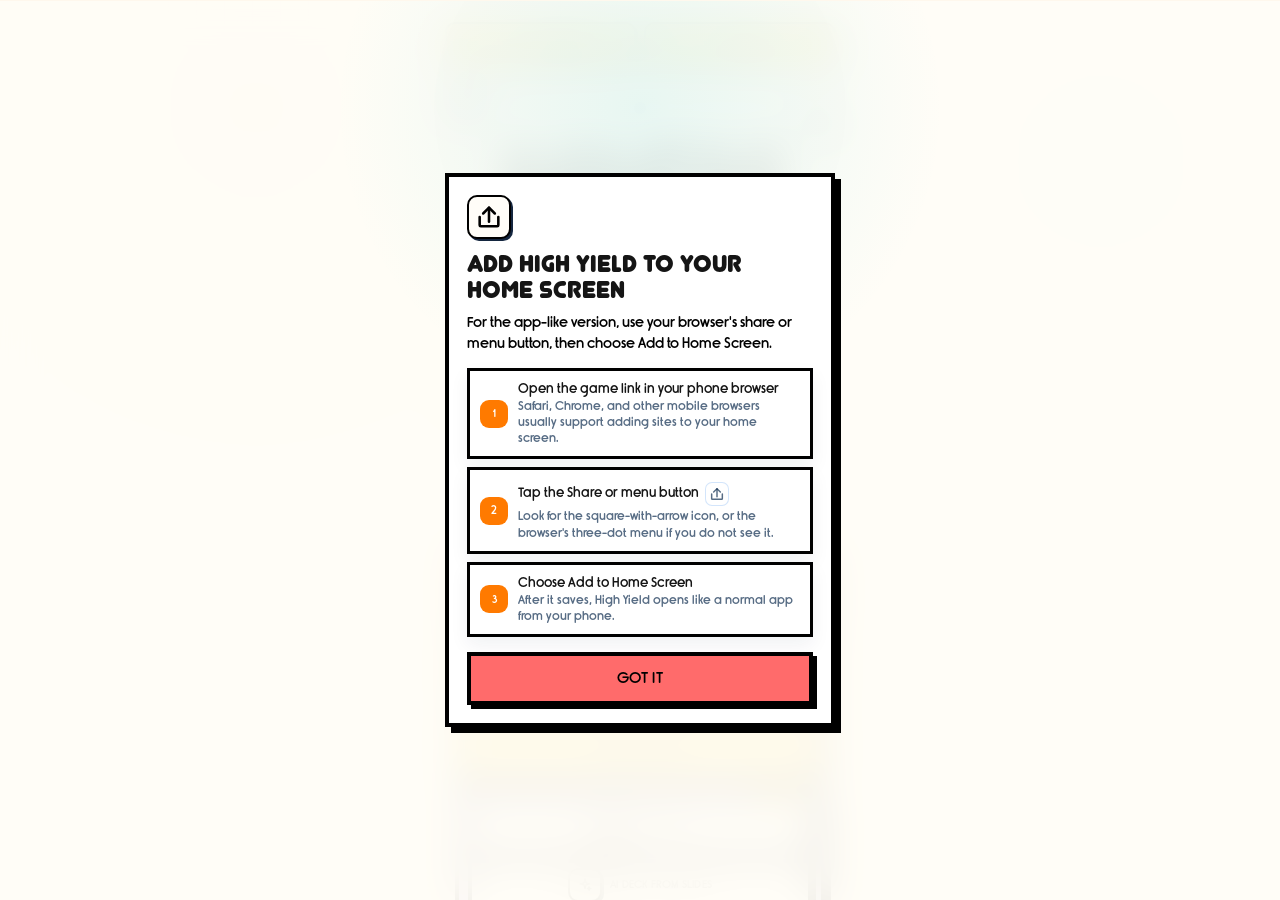
==== commit 4642e42e: "Add files via upload" ====
--- a/index.html
+++ b/index.html
@@ -1,8 +1,8 @@
 <!DOCTYPE html>
-<html lang="en">
+<html lang="en" class="theme-neo-brutalist">
 <head>
 <meta charset="UTF-8">
-<meta name="viewport" content="width=device-width, initial-scale=1, maximum-scale=1, user-scalable=no, viewport-fit=cover">
+<meta name="viewport" content="width=device-width, initial-scale=1, viewport-fit=cover">
 <meta name="apple-mobile-web-app-capable" content="yes">
 <meta name="apple-mobile-web-app-status-bar-style" content="black-translucent">
 <meta name="apple-mobile-web-app-title" content="High Yield">
@@ -3628,7 +3628,7 @@
   overscroll-behavior: none;
 }
 
-html.game-active::before {
+body.game-active::before {
   content: "";
   position: fixed;
   inset: 0;
@@ -3637,7 +3637,7 @@
   height: 100vh;
   height: 100dvh;
   background: var(--navy);
-  z-index: 9998;
+  z-index: 0;
   pointer-events: none;
 }
 
@@ -3649,6 +3649,15 @@
 
 html.game-active #app::before {
   background: var(--navy);
+  z-index: 0;
+}
+
+html.game-active #app {
+  position: fixed;
+  inset: 0;
+  z-index: 1;
+  isolation: isolate;
+  background: var(--navy) !important;
 }
 
 #app::before {
@@ -3672,6 +3681,10 @@
 #game,
 #game.active,
 #game.game-active {
+  --game-safe-top: max(9px, calc(env(safe-area-inset-top, 0px) + 7px));
+  --game-safe-right: max(12px, calc(env(safe-area-inset-right, 0px) + 10px));
+  --game-safe-bottom: max(9px, calc(env(safe-area-inset-bottom, 0px) + 7px));
+  --game-safe-left: max(12px, calc(env(safe-area-inset-left, 0px) + 10px));
   position: fixed !important;
   top: 0 !important;
   left: 0 !important;
@@ -3686,8 +3699,10 @@
   padding: 0 !important;
   background: var(--navy) !important;
   overflow: hidden !important;
+  z-index: 2 !important;
+  isolation: isolate;
   transform: none;
-  transform-origin: top left;
+  transform-origin: center center;
   touch-action: manipulation;
 }
 
@@ -3705,6 +3720,16 @@
   pointer-events: none;
 }
 
+#game .game-rotation-shell {
+  position: absolute;
+  inset: 0;
+  z-index: 2;
+  width: 100%;
+  height: 100%;
+  transform: none;
+  transform-origin: center center;
+}
+
 #game .game-inner {
   position: relative;
   z-index: 2;
@@ -3712,15 +3737,16 @@
   height: 100%;
   min-height: 100%;
   display: grid;
+  grid-template-columns: minmax(0, 1fr);
   grid-template-rows: clamp(34px, 8vmin, 48px) minmax(0, 1fr) clamp(30px, 7vmin, 54px);
   align-items: stretch;
   justify-items: center;
   gap: clamp(7px, 1.4vmin, 12px);
   padding:
-    max(9px, calc(env(safe-area-inset-top, 0px) + 7px))
-    max(12px, calc(env(safe-area-inset-right, 0px) + 10px))
-    max(9px, calc(env(safe-area-inset-bottom, 0px) + 7px))
-    max(12px, calc(env(safe-area-inset-left, 0px) + 10px));
+    var(--game-safe-top)
+    var(--game-safe-right)
+    var(--game-safe-bottom)
+    var(--game-safe-left);
 }
 
 #game .game-hud {
@@ -3770,7 +3796,7 @@
   gap: 4px;
   padding: 5px;
   max-width: min(62vw, 650px);
-  overflow: hidden;
+  overflow: visible;
   border-color: rgba(255,255,255,0.22);
   background: rgba(255,255,255,0.12);
 }
@@ -3787,8 +3813,11 @@
 #game .game-card-stage {
   position: relative;
   z-index: 5;
+  grid-column: 1;
   grid-row: 2;
-  width: min(100%, 1180px);
+  width: 100%;
+  max-width: 1180px;
+  min-width: 0;
   height: 100%;
   min-height: 0;
   display: grid;
@@ -3801,7 +3830,8 @@
   --game-term-size: clamp(78px, min(17.5vw, 42dvh), 210px);
   position: relative;
   z-index: 5;
-  width: min(100%, 1140px);
+  width: 100%;
+  max-width: 1140px;
   height: 100%;
   min-width: 0;
   min-height: 0;
@@ -3812,8 +3842,10 @@
   align-items: center;
   justify-items: center;
   gap: 0;
-  padding: clamp(18px, 5vmin, 48px) clamp(22px, 6vmin, 70px);
-  padding-bottom: clamp(42px, 8vmin, 78px);
+  justify-self: center;
+  box-sizing: border-box;
+  padding: clamp(14px, 4vmin, 34px) clamp(18px, 5vmin, 56px);
+  padding-bottom: clamp(30px, 6vmin, 54px);
   border-radius: clamp(18px, 4vmin, 34px);
   overflow: hidden;
   contain: layout paint;
@@ -3823,7 +3855,8 @@
 #game .card-term.slide-in,
 #game .card-term.slide-in-active,
 #game .card-term.feedback-card {
-  width: min(100%, 1140px);
+  width: 100%;
+  max-width: 1140px;
   height: 100%;
   min-height: 0;
   max-height: none;
@@ -3842,6 +3875,7 @@
   gap: 0.035em;
   width: 100%;
   max-width: 100%;
+  min-height: 0;
   min-width: 0;
   align-self: center;
   justify-self: center;
@@ -3914,8 +3948,8 @@
 
 #game .game-dog {
   position: absolute;
-  right: clamp(-42px, -4.5vmin, -18px);
-  bottom: clamp(-36px, -5vmin, -14px);
+  right: clamp(8px, 2vmin, 18px);
+  bottom: clamp(4px, 1.4vmin, 12px);
   top: auto;
   width: clamp(76px, 16vmin, 142px);
   height: clamp(76px, 16vmin, 142px);
@@ -3975,20 +4009,91 @@
 }
 
 @media (orientation: portrait) {
-  #game.active.game-active {
+  #game.active.game-active:not(.game-orientation-fallback) {
+    --game-safe-top: max(8px, calc(env(safe-area-inset-right, 0px) + 6px));
+    --game-safe-right: max(10px, calc(env(safe-area-inset-bottom, 0px) + 8px));
+    --game-safe-bottom: max(8px, calc(env(safe-area-inset-left, 0px) + 6px));
+    --game-safe-left: max(10px, calc(env(safe-area-inset-top, 0px) + 8px));
+    width: 100vw;
+    width: 100dvw;
+    height: 100vh;
+    height: 100dvh;
+    min-height: 100dvh;
+    transform: none;
+    transform-origin: center center;
+  }
+
+  #game.active.game-active:not(.game-orientation-fallback) .game-rotation-shell {
+    position: absolute;
+    left: calc((100vw - 100vh) / 2);
+    left: calc((100dvw - 100dvh) / 2);
+    top: calc((100vh - 100vw) / 2);
+    top: calc((100dvh - 100dvw) / 2);
+    inset: auto;
     width: 100vh;
     width: 100dvh;
     height: 100vw;
     height: 100dvw;
-    min-height: 100dvw;
-    transform: rotate(90deg) translateY(-100%);
-    transform-origin: top left;
-  }
-
-  #game.active.game-active .game-inner {
-    padding:
-      max(10px, env(safe-area-inset-left, 0px), env(safe-area-inset-right, 0px))
-      max(12px, env(safe-area-inset-top, 0px), env(safe-area-inset-bottom, 0px));
+    transform: rotate(90deg);
+    transform-origin: center center;
+  }
+
+  #game.active.game-active:not(.game-orientation-fallback) .game-inner {
+    display: block;
+    width: 100%;
+    height: 100%;
+    min-height: 0;
+    padding: 0;
+  }
+
+  #game.active.game-active:not(.game-orientation-fallback) .game-hud {
+    position: absolute;
+    top: var(--game-safe-top);
+    left: var(--game-safe-left);
+    right: var(--game-safe-right);
+    width: auto;
+    max-width: none;
+    align-self: auto;
+  }
+
+  #game.active.game-active:not(.game-orientation-fallback) .game-card-stage {
+    position: absolute;
+    left: 50%;
+    top: 50%;
+    grid-row: auto;
+    width: min(calc(100% - clamp(28px, 6.8vmin, 58px)), 1140px);
+    max-width: none;
+    height: min(calc(100% - clamp(104px, 27vmin, 142px)), 390px);
+    max-height: 390px;
+    margin: 0;
+    transform: translate(-50%, -50%);
+  }
+
+  #game.active.game-active:not(.game-orientation-fallback) .card-term,
+  #game.active.game-active:not(.game-orientation-fallback) .card-term.slide-out,
+  #game.active.game-active:not(.game-orientation-fallback) .card-term.slide-in,
+  #game.active.game-active:not(.game-orientation-fallback) .card-term.slide-in-active,
+  #game.active.game-active:not(.game-orientation-fallback) .card-term.feedback-card {
+    width: 100%;
+    max-width: none;
+    height: 100%;
+    max-height: none;
+  }
+
+  #game.active.game-active:not(.game-orientation-fallback) #timer-text {
+    position: absolute;
+    left: 50%;
+    bottom: var(--game-safe-bottom);
+    grid-row: auto;
+    align-self: auto;
+    justify-self: auto;
+    transform: translateX(-50%);
+  }
+
+  #game.active.game-active:not(.game-orientation-fallback) .tap-hints {
+    left: var(--game-safe-left);
+    right: var(--game-safe-right);
+    bottom: var(--game-safe-bottom);
   }
 }
 
@@ -4035,8 +4140,8 @@
   }
 
   #game .card-term {
-    padding: clamp(15px, 4vmin, 34px) clamp(20px, 6vmin, 58px);
-    padding-bottom: clamp(34px, 7vmin, 60px);
+    padding: clamp(12px, 3.4vmin, 26px) clamp(16px, 5vmin, 44px);
+    padding-bottom: clamp(26px, 6vmin, 46px);
   }
 
   #game .game-dog {
@@ -4049,7 +4154,44 @@
   }
 }
 
+@media (max-width: 660px), (max-height: 360px) {
+  #game .score-pill.points {
+    display: none;
+  }
+}
+
+@media (max-width: 590px), (max-height: 330px) {
+  #game .score-pill.tier {
+    display: none;
+  }
+}
+
+#game.game-orientation-fallback,
+#game.active.game-active.game-orientation-fallback {
+  width: 100vw !important;
+  width: 100dvw !important;
+  height: 100vh !important;
+  height: 100dvh !important;
+  min-height: 100dvh !important;
+  transform: none !important;
+  transform-origin: center center !important;
+}
+
+#game.game-orientation-fallback .game-inner {
+  width: 100% !important;
+  height: 100% !important;
+}
+
+#game.game-orientation-fallback .game-rotation-shell {
+  position: absolute !important;
+  inset: 0 !important;
+  width: 100% !important;
+  height: 100% !important;
+  transform: none !important;
+}
+
 </style>
+<link rel="stylesheet" href="variant-neo.css">
 </head>
 <body>
 <div id="app">
@@ -4146,29 +4288,28 @@
       <div class="premed-float-field" aria-hidden="true">
         <span class="premed-float float-atom"><svg class="ui-icon"><use href="#i-atom"></use></svg></span>
         <span class="premed-float float-flask"><svg class="ui-icon"><use href="#i-flask"></use></svg></span>
-        <span class="premed-float float-helix"><svg class="ui-icon"><use href="#i-helix"></use></svg></span>
+        <span class="premed-float float-dna"><svg class="ui-icon"><use href="#i-helix"></use></svg></span>
       </div>
-      <div class="home-title"><span class="high">High</span> <span class="yield">Yield!</span></div>
+      <div class="home-title" aria-label="High Yield"><span class="high">High</span><span class="yield">Yield</span></div>
     </div>
     <div class="home-sub">MCAT Heads-Up Study Game</div>
     <div class="home-cook-copy">Ready to <span>cook</span> today?</div>
-    <div class="dog-stage home-dog" data-dog="neutral"></div>
     <div class="home-badge" style="display:flex;align-items:center;gap:10px;flex-wrap:wrap;justify-content:center;">
       <span id="home-ai-status">Question banks ready</span>
       <span class="offline-indicator online" id="offlineIndicator"><span class="dot"></span> <span id="offlineText">Online</span></span>
     </div>
   </div>
   <div class="home-actions">
-    <button class="btn-original primary" onclick="showScreen('topics')"><span class="icon-badge"><svg class="ui-icon solid"><use href="#i-play"></use></svg></span><span>Start Game</span></button>
-    <button class="btn-original" id="daily-home-btn" onclick="startDailyChallenge()"><span class="icon-badge"><svg class="ui-icon"><use href="#i-sun"></use></svg></span><span>Daily Challenge</span></button>
-    <button class="btn-original" onclick="showDashboard()"><span class="icon-badge"><svg class="ui-icon"><use href="#i-chart"></use></svg></span><span>Your Recall Stats</span></button>
+    <button class="btn-original primary menu-button" onclick="showScreen('topics')"><span class="menu-button-label">Start Game</span></button>
+    <button class="btn-original menu-button" id="daily-home-btn" onclick="startDailyChallenge()"><span class="menu-button-label">Daily Challenge</span></button>
+    <button class="btn-original menu-button" onclick="showDashboard()"><span class="menu-button-label">Recall Stats</span></button>
     <div class="premium-bundle">
       <button class="premium-mini" onclick="showNoAdsUpgrade()"><span class="icon-badge"><svg class="ui-icon"><use href="#i-slash"></use></svg></span><span>Remove Ads</span></button>
       <button class="premium-mini" onclick="showPremiumFeature('AI Deck from Slides')"><span class="icon-badge"><svg class="ui-icon"><use href="#i-spark"></use></svg></span><span>AI Deck from Slides</span></button>
       <button class="premium-mini" onclick="showPremiumFeature('Custom AI Deck Maker')"><span class="icon-badge"><svg class="ui-icon"><use href="#i-wand"></use></svg></span><span>Custom Deck Maker</span></button>
       <div class="premium-bundle-tag">Premium</div>
     </div>
-    <button class="btn-original" onclick="showTutorial()"><span class="icon-badge"><svg class="ui-icon"><use href="#i-phone"></use></svg></span><span>How to Play</span></button>
+    <button class="btn-original menu-button" onclick="showTutorial()"><span class="menu-button-label">How to Play</span></button>
   </div>
   <div class="launch-card">
     <div class="launch-row">
@@ -4212,7 +4353,7 @@
       <div class="mode-card selected" data-mode="classic" onclick="setGameMode('classic')"><div class="mode-icon"><svg class="ui-icon"><use href="#i-target"></use></svg></div><div><div class="mode-name">Classic Heads-Up</div><div class="mode-sub">Balanced round for quick review or group play.</div></div><span class="mode-tag">60s</span></div>
       <div class="mode-card" data-mode="taboo" onclick="setGameMode('taboo')"><div class="mode-icon"><svg class="ui-icon"><use href="#i-slash"></use></svg></div><div><div class="mode-name">Taboo Mode</div><div class="mode-sub">Adds forbidden clue words for a more chaotic party round.</div></div><span class="mode-tag">Harder</span></div>
       <div class="mode-card" data-mode="sprint" onclick="setGameMode('sprint')"><div class="mode-icon"><svg class="ui-icon"><use href="#i-zap"></use></svg></div><div><div class="mode-name">MCAT Sprint</div><div class="mode-sub">45 seconds, faster pressure, higher streak focus.</div></div><span class="mode-tag">45s</span></div>
-      <div class="mode-card" data-mode="weak" onclick="setGameMode('weak')"><div class="mode-icon"><svg class="ui-icon"><use href="#i-brain"></use></svg></div><div><div class="mode-name">Weak Spot Review</div><div class="mode-sub">Replays missed and skipped cards from previous rounds.</div></div><span class="mode-tag" id="weak-count">0</span></div>
+      <div class="mode-card weakness-mode-card" data-mode="weak" onclick="setGameMode('weak')"><div class="weak-mode-marker"><span>Review</span><strong>Focus</strong></div><div><div class="mode-name">Weakness Mode</div><div class="mode-sub">Retest missed, slow, and forgotten high-yield concepts.</div><div class="weak-mode-detail"><span id="weak-forgotten-count">0 forgotten</span><span id="weak-high-yield-count">0 high-yield</span><span id="weak-duration">~1 min</span></div></div><div class="mode-side"><span class="mode-tag" id="weak-count">0 weak</span><button class="mode-start-btn" onclick="event.stopPropagation();setGameMode('weak');prepareAndStart()">Start Review</button></div></div>
       <div class="mode-card" data-mode="teams" onclick="setGameMode('teams')"><div class="mode-icon"><svg class="ui-icon"><use href="#i-flag"></use></svg></div><div><div class="mode-name">Team Battle</div><div class="mode-sub">Named players, best-of face-offs, and a running party score.</div></div><span class="mode-tag" id="team-active-label">Team A</span></div>
     </div>
 
@@ -4261,26 +4402,34 @@
     <div class="settings-card" style="margin-bottom:14px">
       <div class="settings-row">
         <div><div class="settings-lbl">Timer</div><div class="settings-sub" id="timer-label">60 seconds</div></div>
-        <input id="timer-slider" type="range" min="30" max="120" step="15" value="60" oninput="document.getElementById('timer-label').textContent=this.value+' seconds';gameSettings.timer=+this.value">
+        <input id="timer-slider" type="range" min="30" max="120" step="15" value="60" oninput="document.getElementById('timer-label').textContent=this.value+' seconds';gameSettings.timer=+this.value;saveGameSettings()">
+      </div>
+      <div class="settings-row">
+        <div><div class="settings-lbl">Quick recall</div><div class="settings-sub" id="quick-threshold-label">Strong if guessed in 8 seconds or less</div></div>
+        <input id="quick-threshold-slider" type="range" min="4" max="12" step="1" value="8" oninput="updateRecallThreshold('quick', +this.value)">
+      </div>
+      <div class="settings-row">
+        <div><div class="settings-lbl">Slow recall</div><div class="settings-sub" id="slow-threshold-label">Needs practice after 15 seconds</div></div>
+        <input id="slow-threshold-slider" type="range" min="10" max="25" step="1" value="15" oninput="updateRecallThreshold('slow', +this.value)">
       </div>
       <div class="settings-row">
         <div><div class="settings-lbl">Taboo words</div><div class="settings-sub">2-3 extra forbidden clues</div></div>
         <label class="toggle-switch" aria-label="Toggle taboo word">
-          <input id="taboo-toggle" type="checkbox" onchange="gameSettings.tabooEnabled=this.checked">
+          <input id="taboo-toggle" type="checkbox" onchange="gameSettings.tabooEnabled=this.checked;saveGameSettings()">
           <span class="toggle-track"></span>
         </label>
       </div>
       <div class="settings-row">
         <div><div class="settings-lbl">Sound effects</div><div class="settings-sub">Dings, skips, countdown ticks</div></div>
         <label class="toggle-switch" aria-label="Toggle sound effects">
-          <input id="sound-toggle" type="checkbox" checked onchange="gameSettings.soundEnabled=this.checked">
+          <input id="sound-toggle" type="checkbox" checked onchange="gameSettings.soundEnabled=this.checked;saveGameSettings()">
           <span class="toggle-track"></span>
         </label>
       </div>
       <div class="settings-row">
         <div><div class="settings-lbl">Haptics</div><div class="settings-sub">Phone vibration feedback</div></div>
         <label class="toggle-switch" aria-label="Toggle haptics">
-          <input id="haptics-toggle" type="checkbox" checked onchange="gameSettings.hapticsEnabled=this.checked">
+          <input id="haptics-toggle" type="checkbox" checked onchange="gameSettings.hapticsEnabled=this.checked;saveGameSettings()">
           <span class="toggle-track"></span>
         </label>
       </div>
@@ -4346,10 +4495,12 @@
 <div class="screen" id="game">
   <div class="game-bg neutral" id="game-bg"></div>
   <div class="flash-overlay" id="flash-overlay"></div>
+  <div class="game-rotation-shell">
   <div class="game-inner">
     <div class="game-hud">
       <div class="game-hud-left">
         <button class="btn btn-ghost btn-sm" style="font-size: 13px; border-radius: 8px; width: auto; padding: 8px 16px;" onclick="endGame()">End</button>
+        <button class="btn btn-ghost btn-sm" id="undo-card-btn" style="font-size: 13px; border-radius: 8px; width: auto; padding: 8px 14px;" onclick="undoLastCardAction()" disabled>Undo</button>
         <span class="hud-mode-chip" id="hud-mode-chip">Classic Heads-Up</span>
       </div>
       <div class="score-hud">
@@ -4373,6 +4524,7 @@
       <div class="tap-zone tap-zone-skip" data-action="skip" aria-label="Skip"></div>
       <div class="tap-zone tap-zone-correct" data-action="correct" aria-label="Correct"></div>
     </div>
+  </div>
   </div>
 </div>
 
@@ -4405,12 +4557,24 @@
     </div>
     <div class="takeaway-action" id="takeaway-action">Finish a round to get a useful review plan.</div>
   </div>
+  <div class="weakness-summary" id="weakness-summary">
+    <div class="weakness-summary-top"><span>Round Recall</span><strong id="weakness-cta-title">No weak cards yet</strong></div>
+    <div class="weakness-stat-grid">
+      <div class="weakness-stat"><strong id="round-strong-recalls">0</strong><span>Strong</span></div>
+      <div class="weakness-stat"><strong id="round-slow-recalls">0</strong><span>Slow</span></div>
+      <div class="weakness-stat"><strong id="round-missed-cards">0</strong><span>Missed</span></div>
+      <div class="weakness-stat"><strong id="round-new-mastered">0</strong><span>Mastered</span></div>
+      <div class="weakness-stat"><strong id="round-forgotten-cards">0</strong><span>Forgotten</span></div>
+      <div class="weakness-stat"><strong id="round-avg-response">0s</strong><span>Avg time</span></div>
+    </div>
+    <button class="btn btn-primary btn-sm" id="practice-weak-btn" onclick="startWeaknessRoundFromResults()"><svg class="ui-icon"><use href="#i-brain"></use></svg> Practice Weak Cards</button>
+  </div>
   <div class="missed-summary" id="missed-summary">
     <div class="missed-summary-top"><span>Missed this round</span><strong id="missed-summary-count">0 words</strong></div>
     <div class="missed-summary-list" id="missed-summary-list"></div>
   </div>
   <div class="achievement-row" id="new-achievements" style="display:none"></div>
-  <div class="team-panel" id="team-panel">
+  <div class="team-panel" id="team-panel" hidden>
     <div class="team-row"><span>Series</span><strong id="team-seriesline">Team A 0 · Team B 0</strong></div>
     <div class="team-row"><span>Total points</span><strong id="team-scoreline">Team A 0 · Team B 0</strong></div>
     <div class="team-row"><span>Face-off</span><strong id="team-faceoff">1 · first to 2</strong></div>
@@ -4436,7 +4600,7 @@
     <button class="btn btn-secondary" id="streak-reward-btn" style="display:none" onclick="showStreakReward()"><svg class="ui-icon"><use href="#i-zap"></use></svg> View Streak Reward</button>
     <button class="btn btn-secondary" id="review-missed-btn" onclick="continueAfterResults(() => startReviewRound('missed'))"><svg class="ui-icon"><use href="#i-brain"></use></svg> Review Missed Cards</button>
     <button class="btn btn-secondary" id="review-hard-btn" onclick="continueAfterResults(() => startReviewRound('hard'))"><svg class="ui-icon"><use href="#i-zap"></use></svg> Replay Hard Cards</button>
-    <button class="btn btn-secondary" id="reset-team-btn" style="display:none" onclick="resetTeamBattle(true)"><svg class="ui-icon"><use href="#i-flag"></use></svg> Reset Team Battle</button>
+    <button class="btn btn-secondary" id="reset-team-btn" style="display:none" hidden onclick="resetTeamBattle(true)"><svg class="ui-icon"><use href="#i-flag"></use></svg> Reset Team Battle</button>
     <button class="btn btn-secondary" onclick="shareLastResult()"><svg class="ui-icon"><use href="#i-share"></use></svg> Share Result</button>
     <button class="btn btn-secondary" onclick="continueAfterResults(() => showScreen('topics'))"><svg class="ui-icon"><use href="#i-arrow-left"></use></svg> Change Topics</button>
     <button class="btn btn-secondary" onclick="continueAfterResults(() => showScreen('home'))"><svg class="ui-icon"><use href="#i-home"></use></svg> Home</button>
@@ -4520,6 +4684,18 @@
       <div class="dash-stat"><div class="dash-stat-n" id="dash-accuracy">0%</div><div class="dash-stat-l">Accuracy</div></div>
       <div class="dash-stat"><div class="dash-stat-n" id="dash-streak">0</div><div class="dash-stat-l">Best Streak</div></div>
     </div>
+    <div class="section-label">Recall Health</div>
+    <div class="dash-grid dash-weak-grid">
+      <div class="dash-stat"><div class="dash-stat-n" id="dash-mastery">0%</div><div class="dash-stat-l">Mastery</div></div>
+      <div class="dash-stat"><div class="dash-stat-n" id="dash-weak-cards">0</div><div class="dash-stat-l">Weak Cards</div></div>
+      <div class="dash-stat"><div class="dash-stat-n" id="dash-forgotten">0</div><div class="dash-stat-l">Forgotten</div></div>
+      <div class="dash-stat"><div class="dash-stat-n" id="dash-hy-open">0</div><div class="dash-stat-l">HY Open</div></div>
+      <div class="dash-stat"><div class="dash-stat-n" id="dash-avg-time">0s</div><div class="dash-stat-l">Avg Time</div></div>
+      <div class="dash-stat"><div class="dash-stat-n" id="dash-mastered-week">0</div><div class="dash-stat-l">Mastered Week</div></div>
+      <div class="dash-stat"><div class="dash-stat-n" id="dash-review-today">0</div><div class="dash-stat-l">Review Today</div></div>
+      <div class="dash-stat"><div class="dash-stat-n" id="dash-improving">None</div><div class="dash-stat-l">Improving</div></div>
+      <div class="dash-stat"><div class="dash-stat-n" id="dash-weakest-topic">None</div><div class="dash-stat-l">Weakest</div></div>
+    </div>
     <div class="daily-panel">
       <div class="daily-panel-top">
         <div><div class="daily-panel-title">Daily Challenge</div><div class="daily-panel-sub" id="dash-daily-sub">Complete today's run to build a streak.</div></div>
@@ -4530,8 +4706,10 @@
     <div class="badge-grid" id="achievement-grid"></div>
     <div class="section-label">Topic Mastery</div>
     <div class="mastery-list" id="mastery-list"></div>
+    <div class="weak-topic-panel" id="weak-topic-panel" style="display:none"></div>
     <div class="section-label">Saved Study Sets</div>
     <div style="padding:0 16px;display:flex;flex-direction:column;gap:10px">
+      <button class="btn btn-primary" onclick="startWeaknessMode()"><svg class="ui-icon"><use href="#i-brain"></use></svg> Practice Weak Cards</button>
       <button class="btn btn-secondary" onclick="startReviewRound('favorites')"><svg class="ui-icon"><use href="#i-star"></use></svg> Review Favorites</button>
       <button class="btn btn-secondary" onclick="startReviewRound('missed')"><svg class="ui-icon"><use href="#i-brain"></use></svg> Review Missed Cards</button>
       <button class="btn btn-secondary" onclick="exportFlaggedCards()"><svg class="ui-icon"><use href="#i-flag"></use></svg> Flagged Card Export</button>
@@ -5219,7 +5397,10 @@
   const app = document.getElementById('app');
   if (app) app.classList.toggle('game-active', isActive);
   const game = document.getElementById('game');
-  if (game) game.classList.toggle('game-active', isActive);
+  if (game) {
+    game.classList.toggle('game-active', isActive);
+    if (!isActive) game.classList.remove('game-orientation-fallback');
+  }
 }
 async function requestGameOrientationLockForRound() {
   if (gameOrientationLockPromise) return gameOrientationLockPromise;
@@ -5504,13 +5685,51 @@
     const balance = widest - narrowest;
     const raggedPenalty = widths.reduce((sum, width) => sum + Math.abs(width - widest), 0) * 0.12;
     const score = balance + raggedPenalty;
-    if (!best || score < best.score) best = { lines, score, widest };
+    if (!best || score < best.score) best = { lines, score, widest, widths };
   });
-  return best?.lines || null;
+  return best || null;
 }
 
 function renderTermLines(termText, lines) {
   termText.innerHTML = lines.map(line => `<span class="term-line">${escapeHTML(line)}</span>`).join('');
+}
+
+function verifyRenderedTermLayout(termText, maxWidth, maxHeight) {
+  const tolerance = 1;
+  const lines = [...termText.querySelectorAll('.term-line')];
+  const lineResults = lines.map(line => ({
+    text: line.textContent,
+    scrollWidth: line.scrollWidth,
+    clientWidth: line.clientWidth,
+    offsetWidth: line.offsetWidth,
+    fits: line.scrollWidth <= maxWidth + tolerance
+  }));
+  const renderedHeight = Math.max(termText.scrollHeight, termText.offsetHeight);
+  const overflow = lineResults.some(line => !line.fits) ||
+    termText.scrollWidth > termText.clientWidth + tolerance ||
+    termText.scrollHeight > maxHeight + tolerance ||
+    renderedHeight > maxHeight + tolerance;
+  return {
+    overflow,
+    lineResults,
+    termScrollWidth: termText.scrollWidth,
+    termClientWidth: termText.clientWidth,
+    termScrollHeight: termText.scrollHeight,
+    termHeight: renderedHeight,
+    maxWidth,
+    maxHeight
+  };
+}
+
+function applyTermLayout(termText, lines, size, maxWidth, maxHeight) {
+  termText.style.width = `${maxWidth}px`;
+  termText.style.maxWidth = `${maxWidth}px`;
+  termText.style.maxHeight = `${maxHeight}px`;
+  termText.style.fontSize = `${size}px`;
+  termText.style.lineHeight = '0.95';
+  termText.style.overflow = 'visible';
+  renderTermLines(termText, lines);
+  return verifyRenderedTermLayout(termText, maxWidth, maxHeight);
 }
 
 function fitCardTermText() {
@@ -5525,49 +5744,85 @@
   termText.style.whiteSpace = '';
   termText.style.overflowWrap = '';
   termText.style.wordBreak = '';
+  termText.style.maxWidth = '';
+  termText.style.maxHeight = '';
+  termText.style.overflow = '';
   const cardStyle = getComputedStyle(card);
   const padX = parseFloat(cardStyle.paddingLeft || 0) + parseFloat(cardStyle.paddingRight || 0);
   const padY = parseFloat(cardStyle.paddingTop || 0) + parseFloat(cardStyle.paddingBottom || 0);
   const cardWidth = Math.max(240, card.clientWidth || card.offsetWidth || card.getBoundingClientRect().width);
   const cardHeight = Math.max(150, card.clientHeight || card.offsetHeight || card.getBoundingClientRect().height);
-  const maxTextWidth = Math.max(180, cardWidth - padX - Math.max(20, cardWidth * 0.035));
-  const maxTextHeight = Math.max(108, (cardHeight - padY) * 0.88);
+  const category = card.querySelector('.card-category');
+  const categoryHeight = category ? category.getBoundingClientRect().height : 0;
+  const reservedFooter = Math.max(24, categoryHeight + 16);
+  const maxTextWidth = Math.max(160, cardWidth - padX - Math.max(18, cardWidth * 0.03));
+  const maxTextHeight = Math.max(96, cardHeight - padY - reservedFooter);
   const words = rawTerm.split(/\s+/).filter(Boolean);
   const isSingleWord = words.length <= 1;
   termText.classList.toggle('single-word', isSingleWord);
   termText.classList.toggle('multi-word', !isSingleWord);
+  termText.classList.remove('game-term--short', 'game-term--medium', 'game-term--long', 'game-term--extra-long');
+  const termLength = rawTerm.replace(/\s+/g, '').length;
+  const termSizeClass = termLength <= 10 && words.length <= 1
+    ? 'game-term--short'
+    : termLength <= 20 && words.length <= 3
+      ? 'game-term--medium'
+      : termLength <= 34
+        ? 'game-term--long'
+        : 'game-term--extra-long';
+  termText.classList.add('game-term', termSizeClass);
   termText.style.whiteSpace = isSingleWord ? 'nowrap' : 'normal';
   termText.style.overflowWrap = 'normal';
   termText.style.wordBreak = 'normal';
-  const targetSize = Math.min(210, Math.max(78, Math.min(cardHeight * 0.64, cardWidth * 0.17)));
-  const minSize = Math.max(44, targetSize * 0.86);
+  const targetSize = Math.round(Math.min(116, Math.max(62, cardHeight * 0.32)));
+  const minSize = Math.max(22, Math.floor(targetSize * 0.58));
   card.style.setProperty('--game-term-size', `${targetSize}px`);
   const counts = isSingleWord ? [1] : [1, 2, 3].filter(count => count <= words.length);
-  let chosenLines = null;
-  let chosenSize = targetSize;
-  for (const count of counts) {
-    chosenLines = chooseBalancedTermLines(words, count, targetSize, maxTextWidth, maxTextHeight, termText);
-    if (chosenLines) break;
-  }
-  if (!chosenLines) {
-    for (let size = targetSize - 3; size >= minSize; size -= 3) {
-      for (const count of counts) {
-        chosenLines = chooseBalancedTermLines(words, count, size, maxTextWidth, maxTextHeight, termText);
-        if (chosenLines) {
-          chosenSize = size;
-          break;
-        }
+  let chosen = null;
+  for (let size = targetSize; size >= minSize && !chosen; size -= 2) {
+    for (const count of counts) {
+      const candidate = chooseBalancedTermLines(words, count, size, maxTextWidth, maxTextHeight, termText);
+      if (!candidate) continue;
+      const verification = applyTermLayout(termText, candidate.lines, size, maxTextWidth, maxTextHeight);
+      if (!verification.overflow) {
+        chosen = { ...candidate, size, lineCount: candidate.lines.length, verification };
+        break;
       }
-      if (chosenLines) break;
     }
   }
-  if (!chosenLines) {
-    chosenSize = minSize;
-    chosenLines = isSingleWord ? [rawTerm] : chooseBalancedTermLines(words, Math.min(3, words.length), minSize, Number.POSITIVE_INFINITY, maxTextHeight, termText) || [rawTerm];
-  }
-  termText.style.fontSize = `${chosenSize}px`;
-  termText.style.lineHeight = '0.95';
-  renderTermLines(termText, chosenLines);
+  for (let size = minSize - 2; size >= 18 && !chosen; size -= 2) {
+    for (const count of counts) {
+      const candidate = chooseBalancedTermLines(words, count, size, maxTextWidth, maxTextHeight, termText);
+      if (!candidate) continue;
+      const verification = applyTermLayout(termText, candidate.lines, size, maxTextWidth, maxTextHeight);
+      if (!verification.overflow) {
+        chosen = { ...candidate, size, lineCount: candidate.lines.length, verification };
+        break;
+      }
+    }
+  }
+  if (!chosen) {
+    const emergencyLines = getLineCombos(words, Math.min(3, words.length || 1)).sort((a, b) => Math.max(...a.map(x => x.length)) - Math.max(...b.map(x => x.length)))[0];
+    const emergencySize = 18;
+    const verification = applyTermLayout(termText, emergencyLines, emergencySize, maxTextWidth, maxTextHeight);
+    chosen = { lines: emergencyLines, size: emergencySize, lineCount: emergencyLines.length, verification };
+  }
+  card.style.setProperty('--game-term-size', `${chosen.size}px`);
+  termText.dataset.fitLines = String(chosen.lineCount);
+  termText.dataset.fitSize = String(chosen.size);
+  termText.dataset.fitOverflow = String(Boolean(chosen.verification?.overflow));
+  window.lastTermFitDiagnostics = {
+    term: rawTerm,
+    lines: chosen.lines,
+    lineCount: chosen.lineCount,
+    fontSize: chosen.size,
+    cardWidth,
+    cardHeight,
+    maxTextWidth,
+    maxTextHeight,
+    overflow: Boolean(chosen.verification?.overflow),
+    verification: chosen.verification
+  };
 }
 window.fitCardTermText = fitCardTermText;
 
@@ -5584,10 +5839,73 @@
   if (delay > 0) setTimeout(run, delay);
   else run();
 }
+let gameLayoutValidationTimeout = null;
+function validateGameLayoutOrFallback(delay = 0) {
+  const game = document.getElementById('game');
+  if (!game || currentScreenId !== 'game') return;
+  clearTimeout(gameLayoutValidationTimeout);
+  gameLayoutValidationTimeout = setTimeout(() => {
+    if (currentScreenId !== 'game') return;
+    game.classList.remove('game-orientation-fallback');
+    requestAnimationFrame(() => {
+      const stage = document.querySelector('#game .game-card-stage');
+      const card = document.getElementById('card-term');
+      if (!stage || !card) return;
+      const visualViewport = window.visualViewport;
+      const viewportLeft = visualViewport?.offsetLeft || 0;
+      const viewportTop = visualViewport?.offsetTop || 0;
+      const viewportWidth = visualViewport?.width || window.innerWidth || document.documentElement.clientWidth;
+      const viewportHeight = visualViewport?.height || window.innerHeight || document.documentElement.clientHeight;
+      const viewportRight = viewportLeft + viewportWidth;
+      const viewportBottom = viewportTop + viewportHeight;
+      const viewportCenterX = viewportLeft + viewportWidth / 2;
+      const viewportCenterY = viewportTop + viewportHeight / 2;
+      const stageRect = stage.getBoundingClientRect();
+      const cardRect = card.getBoundingClientRect();
+      const cardCenterX = cardRect.left + cardRect.width / 2;
+      const cardCenterY = cardRect.top + cardRect.height / 2;
+      const centerDiffX = cardCenterX - viewportCenterX;
+      const centerDiffY = cardCenterY - viewportCenterY;
+      const isPortraitForced = window.matchMedia('(orientation: portrait)').matches && game.classList.contains('game-active') && !game.classList.contains('game-orientation-fallback');
+      const centerTolerance = isPortraitForced ? 3 : Math.max(8, Math.min(viewportWidth, viewportHeight) * 0.03);
+      const cardCenterValid = Math.abs(centerDiffX) <= centerTolerance && Math.abs(centerDiffY) <= centerTolerance;
+      const intersectsViewport = stageRect.right > viewportLeft && stageRect.bottom > viewportTop && stageRect.left < viewportRight && stageRect.top < viewportBottom;
+      const stageHasSpace = stageRect.width >= Math.min(160, viewportWidth * 0.4) && stageRect.height >= Math.min(160, viewportHeight * 0.4);
+      const cardVisible = cardRect.right > viewportLeft && cardRect.bottom > viewportTop && cardRect.left < viewportRight && cardRect.top < viewportBottom && cardRect.width > 120 && cardRect.height > 120;
+      const cardInsideViewport = cardRect.left >= viewportLeft - 1 && cardRect.top >= viewportTop - 1 && cardRect.right <= viewportRight + 1 && cardRect.bottom <= viewportBottom + 1;
+      window.lastGameLayoutDiagnostics = {
+        portraitForced: isPortraitForced,
+        viewportCenterX,
+        viewportCenterY,
+        cardCenterX,
+        cardCenterY,
+        centerDiffX,
+        centerDiffY,
+        centerTolerance,
+        cardCenterValid,
+        cardInsideViewport,
+        viewport: { left: viewportLeft, top: viewportTop, width: viewportWidth, height: viewportHeight },
+        stageRect: { left: stageRect.left, top: stageRect.top, width: stageRect.width, height: stageRect.height },
+        cardRect: { left: cardRect.left, top: cardRect.top, width: cardRect.width, height: cardRect.height }
+      };
+      if (!intersectsViewport || !stageHasSpace || !cardVisible || !cardInsideViewport) {
+        game.classList.add('game-orientation-fallback');
+        refitGameCardSoon(20);
+      } else if (isPortraitForced && !cardCenterValid) {
+        refitGameCardSoon(20);
+      }
+    });
+  }, delay);
+}
 window.addEventListener('resize', () => refitGameCardSoon());
-window.addEventListener('orientationchange', () => refitGameCardSoon(260));
+window.addEventListener('resize', () => validateGameLayoutOrFallback(120));
+window.addEventListener('orientationchange', () => {
+  refitGameCardSoon(260);
+  validateGameLayoutOrFallback(300);
+});
 if (window.visualViewport) {
   window.visualViewport.addEventListener('resize', () => refitGameCardSoon(80));
+  window.visualViewport.addEventListener('resize', () => validateGameLayoutOrFallback(140));
 }
 if (document.fonts && document.fonts.ready) {
   document.fonts.ready.then(() => refitGameCardSoon(20)).catch(() => {});
@@ -6345,6 +6663,11 @@
 const DIFF_CONFIG = { 1: { badge: 'Tier 1 — Highest Yield', prompt: 'Tier 1 — HIGHEST YIELD' }, 2: { badge: 'Tier 2 — High Yield', prompt: 'Tier 2 — HIGH YIELD' }, 3: { badge: 'Tier 3 — Moderate', prompt: 'Tier 3 — MODERATE YIELD' }, 4: { badge: 'Tier 4 — Low Yield', prompt: 'Tier 4 — LOW YIELD' }, 5: { badge: 'Tier 5 — Expert', prompt: 'Tier 5 — EXPERT' } };
 const MCAT_MIN = 472;
 const MCAT_MAX = 528;
+const GAME_SETTINGS_STORAGE = 'highYieldGameSettingsV2';
+const DEFAULT_GAME_SETTINGS = { timer: 60, tabooEnabled: false, soundEnabled: true, hapticsEnabled: true, quickRecallSeconds: 8, slowRecallSeconds: 15 };
+const CARD_PROGRESS_HISTORY_LIMIT = 12;
+const APPLIED_OUTCOME_LIMIT = 500;
+const REVIEW_INTERVAL_DAYS = [1, 3, 7];
 let currentDifficulty = 1;
 let selectedTopics = [];
 let selectedSubtopics = new Set();
@@ -6352,7 +6675,7 @@
 let uploadedFiles = [];
 let generatedDeckData = null;
 let generatedPromptDeckData = null;
-let gameSettings = { timer: 60, tabooEnabled: false, soundEnabled: true, hapticsEnabled: true };
+let gameSettings = { ...DEFAULT_GAME_SETTINGS };
 let gameState = {};
 let currentDeckSource = 'offline';
 let currentGameMode = 'classic';
@@ -6360,6 +6683,7 @@
 let lastRoundResult = null;
 let progressData = null;
 let lastDailyReward = null;
+let cardResponseTracker = getEmptyResponseTracker();
 const TEAM_BATTLE_STORAGE = 'highYieldTeamBattleV1';
 let teamBattle = getDefaultTeamBattle();
 const AD_BREAK_STORAGE = 'highYieldAdBreakV1';
@@ -6387,11 +6711,49 @@
   classic: { label: 'Classic Heads-Up', timer: 60, taboo: false },
   taboo: { label: 'Taboo Mode', timer: 60, taboo: true },
   sprint: { label: 'MCAT Sprint', timer: 45, taboo: false },
-  weak: { label: 'Weak Spot Review', timer: 60, taboo: false },
+  weak: { label: 'Weakness Mode', timer: 60, taboo: false },
   teams: { label: 'Team Battle', timer: 60, taboo: false },
   daily: { label: 'Daily Challenge', timer: 60, taboo: false },
   review: { label: 'Review Round', timer: 60, taboo: false }
 };
+
+function normalizeGameSettings(raw = {}) {
+  const quick = clampNumber(raw.quickRecallSeconds ?? DEFAULT_GAME_SETTINGS.quickRecallSeconds, 4, 12);
+  const slow = clampNumber(raw.slowRecallSeconds ?? DEFAULT_GAME_SETTINGS.slowRecallSeconds, Math.max(quick + 1, 10), 25);
+  return {
+    timer: clampNumber(raw.timer ?? DEFAULT_GAME_SETTINGS.timer, 30, 120),
+    tabooEnabled: Boolean(raw.tabooEnabled ?? DEFAULT_GAME_SETTINGS.tabooEnabled),
+    soundEnabled: raw.soundEnabled === undefined ? DEFAULT_GAME_SETTINGS.soundEnabled : Boolean(raw.soundEnabled),
+    hapticsEnabled: raw.hapticsEnabled === undefined ? DEFAULT_GAME_SETTINGS.hapticsEnabled : Boolean(raw.hapticsEnabled),
+    quickRecallSeconds: quick,
+    slowRecallSeconds: slow
+  };
+}
+function loadGameSettings() {
+  try {
+    gameSettings = normalizeGameSettings(JSON.parse(localStorage.getItem(GAME_SETTINGS_STORAGE) || '{}'));
+  } catch(e) {
+    gameSettings = normalizeGameSettings();
+  }
+}
+function saveGameSettings() {
+  gameSettings = normalizeGameSettings(gameSettings);
+  try { localStorage.setItem(GAME_SETTINGS_STORAGE, JSON.stringify(gameSettings)); } catch(e) {}
+  syncSettingsToggles();
+}
+function updateRecallThreshold(kind, value) {
+  if (kind === 'quick') {
+    gameSettings.quickRecallSeconds = clampNumber(value, 4, 12);
+    if (gameSettings.slowRecallSeconds <= gameSettings.quickRecallSeconds) {
+      gameSettings.slowRecallSeconds = Math.min(25, gameSettings.quickRecallSeconds + 1);
+    }
+  } else {
+    gameSettings.slowRecallSeconds = clampNumber(value, Math.max(10, (gameSettings.quickRecallSeconds || 8) + 1), 25);
+  }
+  saveGameSettings();
+}
+window.saveGameSettings = saveGameSettings;
+window.updateRecallThreshold = updateRecallThreshold;
 
 function getDefaultTeamBattle() {
   return {
@@ -6633,6 +6995,7 @@
 function renderTeamBattleResults(summary = null) {
   const panel = document.getElementById('team-panel');
   if (!panel) return;
+  panel.hidden = false;
   panel.classList.add('active');
   const nameA = getTeamName('A');
   const nameB = getTeamName('B');
@@ -6844,6 +7207,8 @@
     missedCards: [],
     hardCards: [],
     favorites: [],
+    cardProgress: {},
+    appliedOutcomeIds: [],
     reports: [],
     achievements: {},
     recentScores: []
@@ -6860,6 +7225,8 @@
   progressData.missedCards = Array.isArray(progressData.missedCards) ? progressData.missedCards : [];
   progressData.hardCards = Array.isArray(progressData.hardCards) ? progressData.hardCards : [];
   progressData.favorites = Array.isArray(progressData.favorites) ? progressData.favorites : [];
+  progressData.cardProgress = progressData.cardProgress && typeof progressData.cardProgress === 'object' ? progressData.cardProgress : {};
+  progressData.appliedOutcomeIds = Array.isArray(progressData.appliedOutcomeIds) ? progressData.appliedOutcomeIds.slice(-APPLIED_OUTCOME_LIMIT) : [];
   progressData.reports = Array.isArray(progressData.reports) ? progressData.reports : [];
   progressData.achievements = progressData.achievements || {};
   progressData.daily = progressData.daily || {};
@@ -6877,11 +7244,20 @@
   const safe = normalizeCard(card, card?.category || 'General');
   return {
     term: safe.term,
+    displayTerm: safe.displayTerm,
     explanation: safe.explanation,
     category: safe.category,
     difficulty: safe.difficulty,
     tabooWords: safe.tabooWords,
-    isAI: safe.isAI
+    isAI: safe.isAI,
+    variant: safe.variant,
+    aminoCardType: safe.aminoCardType,
+    aminoCardLabel: safe.aminoCardLabel,
+    aminoName: safe.aminoName,
+    code1: safe.code1,
+    code3: safe.code3,
+    aminoGroup: safe.aminoGroup,
+    structure: safe.structure
   };
 }
 function mergeCardList(list, cards, max = 120) {
@@ -6894,6 +7270,465 @@
     byId.set(getCardId(safe), safe);
   });
   return Array.from(byId.values()).slice(-max);
+}
+function getEmptyResponseTracker() {
+  return { active: false, completed: true, appearanceId: null, cardId: null, startedAt: 0, pausedAt: null, pausedTotal: 0 };
+}
+function getNowMs() {
+  return (window.performance && typeof performance.now === 'function') ? performance.now() : Date.now();
+}
+function startCardResponseTimer(card, appearanceId, delayMs = 0) {
+  cardResponseTracker = {
+    active: true,
+    completed: false,
+    appearanceId,
+    cardId: getCardId(card),
+    startedAt: getNowMs() + Math.max(0, Number(delayMs) || 0),
+    pausedAt: null,
+    pausedTotal: 0
+  };
+}
+function pauseCardResponseTimer() {
+  if (!cardResponseTracker.active || cardResponseTracker.completed || cardResponseTracker.pausedAt !== null) return;
+  cardResponseTracker.pausedAt = getNowMs();
+}
+function resumeCardResponseTimer() {
+  if (!cardResponseTracker.active || cardResponseTracker.completed || cardResponseTracker.pausedAt === null) return;
+  cardResponseTracker.pausedTotal += Math.max(0, getNowMs() - cardResponseTracker.pausedAt);
+  cardResponseTracker.pausedAt = null;
+}
+function finishCardResponseTimer(appearanceId = gameState.currentAppearanceId) {
+  const tracker = cardResponseTracker;
+  if (!tracker.active || tracker.completed || tracker.appearanceId !== appearanceId) return null;
+  const now = tracker.pausedAt !== null ? tracker.pausedAt : getNowMs();
+  const seconds = Math.max(0, (now - tracker.startedAt - tracker.pausedTotal) / 1000);
+  cardResponseTracker = { ...tracker, active: false, completed: true, responseSeconds: seconds };
+  return seconds;
+}
+function handleGameVisibilityChange() {
+  if (!gameState.active || gameState.ended) return;
+  if (document.hidden) {
+    gameState.pausedForVisibility = true;
+    pauseCardResponseTimer();
+  } else {
+    gameState.pausedForVisibility = false;
+    resumeCardResponseTimer();
+  }
+}
+document.addEventListener('visibilitychange', handleGameVisibilityChange);
+window.addEventListener('blur', () => {
+  if (gameState.active && !gameState.ended) pauseCardResponseTimer();
+});
+window.addEventListener('focus', () => {
+  if (gameState.active && !gameState.ended && !document.hidden) resumeCardResponseTimer();
+});
+function isHighYieldCard(card) {
+  return clampNumber(card?.difficulty ?? 3, 1, 5) <= 2;
+}
+function getYieldLevel(card) {
+  const difficulty = clampNumber(card?.difficulty ?? 3, 1, 5);
+  if (difficulty <= 1) return 'high';
+  if (difficulty === 2) return 'medium';
+  return 'low';
+}
+function getYieldMultiplier(card) {
+  const level = getYieldLevel(card);
+  if (level === 'high') return 1.35;
+  if (level === 'medium') return 1.15;
+  return 1;
+}
+function getDefaultCardProgress(card) {
+  const safe = compactCard(card);
+  return {
+    cardId: getCardId(safe),
+    card: safe,
+    timesSeen: 0,
+    cycleCount: 0,
+    quickCorrectCount: 0,
+    normalCorrectCount: 0,
+    slowCorrectCount: 0,
+    missCount: 0,
+    timeoutCount: 0,
+    passCount: 0,
+    consecutiveCorrect: 0,
+    consecutiveMisses: 0,
+    lastSeenAt: null,
+    lastCorrectAt: null,
+    lastMissedAt: null,
+    averageResponseTime: 0,
+    masteryScore: 0,
+    weaknessScore: 0,
+    previouslyMastered: false,
+    forgotten: false,
+    nextReviewAt: null,
+    masteredAt: null,
+    reviewStep: 0,
+    successfulSessionIds: [],
+    outcomeHistory: []
+  };
+}
+function normalizeCardProgress(record, card) {
+  const base = getDefaultCardProgress(card || record?.card || {});
+  const safe = record && typeof record === 'object' ? record : {};
+  return {
+    ...base,
+    ...safe,
+    cardId: safe.cardId || base.cardId,
+    card: compactCard(safe.card || card || base.card),
+    timesSeen: Math.max(0, Math.round(Number(safe.timesSeen) || 0)),
+    cycleCount: Math.max(0, Math.round(Number(safe.cycleCount) || 0)),
+    quickCorrectCount: Math.max(0, Math.round(Number(safe.quickCorrectCount) || 0)),
+    normalCorrectCount: Math.max(0, Math.round(Number(safe.normalCorrectCount) || 0)),
+    slowCorrectCount: Math.max(0, Math.round(Number(safe.slowCorrectCount) || 0)),
+    missCount: Math.max(0, Math.round(Number(safe.missCount) || 0)),
+    timeoutCount: Math.max(0, Math.round(Number(safe.timeoutCount) || 0)),
+    passCount: Math.max(0, Math.round(Number(safe.passCount) || 0)),
+    consecutiveCorrect: Math.max(0, Math.round(Number(safe.consecutiveCorrect) || 0)),
+    consecutiveMisses: Math.max(0, Math.round(Number(safe.consecutiveMisses) || 0)),
+    averageResponseTime: Math.max(0, Number(safe.averageResponseTime) || 0),
+    masteryScore: Number(safe.masteryScore) || 0,
+    weaknessScore: Math.max(0, Number(safe.weaknessScore) || 0),
+    previouslyMastered: Boolean(safe.previouslyMastered),
+    forgotten: Boolean(safe.forgotten),
+    nextReviewAt: Number(safe.nextReviewAt) || null,
+    masteredAt: Number(safe.masteredAt) || null,
+    reviewStep: Math.max(0, Math.round(Number(safe.reviewStep) || 0)),
+    successfulSessionIds: Array.isArray(safe.successfulSessionIds) ? [...new Set(safe.successfulSessionIds.filter(Boolean))].slice(-8) : [],
+    outcomeHistory: Array.isArray(safe.outcomeHistory) ? safe.outcomeHistory.slice(-CARD_PROGRESS_HISTORY_LIMIT) : []
+  };
+}
+function ensureCardProgressStore(p = ensureProgress()) {
+  p.cardProgress = p.cardProgress && typeof p.cardProgress === 'object' ? p.cardProgress : {};
+  p.appliedOutcomeIds = Array.isArray(p.appliedOutcomeIds) ? p.appliedOutcomeIds.slice(-APPLIED_OUTCOME_LIMIT) : [];
+  return p.cardProgress;
+}
+function getCardProgressRecord(card, p = ensureProgress()) {
+  const store = ensureCardProgressStore(p);
+  const id = getCardId(card);
+  const record = normalizeCardProgress(store[id], card);
+  store[id] = record;
+  return record;
+}
+function getHardMissOutcomes() {
+  return new Set(['pass', 'incorrect', 'timeout', 'hard_miss', 'ended_early']);
+}
+function isHardMissOutcome(outcome) {
+  return getHardMissOutcomes().has(outcome);
+}
+function classifyCardOutcome(result, responseSeconds, options = {}) {
+  if (result === 'correct') {
+    if (responseSeconds === null || !Number.isFinite(Number(responseSeconds))) return 'normal_correct';
+    if (responseSeconds !== null && responseSeconds <= gameSettings.quickRecallSeconds) return 'quick_correct';
+    if (responseSeconds !== null && responseSeconds <= gameSettings.slowRecallSeconds) return 'normal_correct';
+    return 'slow_correct';
+  }
+  if (options.timedOut) return 'timeout';
+  if (options.endedEarly) return 'ended_early';
+  if (options.incorrect) return 'incorrect';
+  return 'pass';
+}
+function getOutcomeLabel(outcome) {
+  const labels = {
+    quick_correct: 'Quick Correct',
+    normal_correct: 'Normal Correct',
+    slow_correct: 'Slow Recall',
+    pass: 'Needs Practice',
+    incorrect: 'Needs Practice',
+    timeout: 'Timed Out',
+    ended_early: 'Round Ended',
+    hard_miss: 'Needs Practice',
+    forgotten: 'Forgotten'
+  };
+  return labels[outcome] || 'Needs Practice';
+}
+function createCardOutcomeLog(card, result, options = {}) {
+  const appearanceId = gameState.currentAppearanceId || `${gameState.roundId || 'round'}:${gameState.cardCount || 0}`;
+  const responseSeconds = finishCardResponseTimer(appearanceId);
+  const outcome = classifyCardOutcome(result, responseSeconds, options);
+  const safe = normalizeCard(card, card?.category || 'General');
+  return {
+    ...safe,
+    result,
+    outcome,
+    outcomeLabel: getOutcomeLabel(outcome),
+    responseTime: responseSeconds,
+    appearanceId,
+    outcomeId: `${gameState.roundId || Date.now()}::${appearanceId}::${getCardId(safe)}`
+  };
+}
+function hasCurrentAppearanceOutcome() {
+  const appearanceId = gameState.currentAppearanceId;
+  return Boolean(appearanceId && (gameState.log || []).some(item => item.appearanceId === appearanceId));
+}
+function wasCardMastered(record) {
+  const confident = (record.quickCorrectCount || 0) + (record.normalCorrectCount || 0);
+  const successes = confident + (record.slowCorrectCount || 0);
+  const sessions = new Set(record.successfulSessionIds || []);
+  const recentHardMiss = (record.outcomeHistory || []).slice(-3).some(item => isHardMissOutcome(item.outcome));
+  return successes >= 3 && confident >= 2 && sessions.size > 1 && !recentHardMiss;
+}
+function hasTwoSlowInLastThree(record) {
+  return (record.outcomeHistory || []).slice(-3).filter(item => item.outcome === 'slow_correct').length >= 2;
+}
+function isWeaknessEligible(record, now = Date.now()) {
+  const safe = normalizeCardProgress(record);
+  if (!safe.timesSeen) return false;
+  if (safe.forgotten) return true;
+  const lastOutcome = safe.outcomeHistory.length ? safe.outcomeHistory[safe.outcomeHistory.length - 1].outcome : '';
+  if (isHardMissOutcome(lastOutcome)) return true;
+  if (hasTwoSlowInLastThree(safe)) return true;
+  if ((safe.consecutiveMisses || 0) >= 2) return true;
+  if ((safe.nextReviewAt || 0) && safe.nextReviewAt <= now && safe.weaknessScore > 0) return true;
+  if (isHighYieldCard(safe.card) && safe.masteryScore < 3 && safe.weaknessScore > 0) return true;
+  return safe.weaknessScore >= 4 && !wasCardMastered(safe);
+}
+function getRecentMissMultiplier(record, now = Date.now()) {
+  if (!record.lastMissedAt) return 1;
+  const days = Math.max(0, (now - record.lastMissedAt) / 86400000);
+  if (days <= 1) return 1.28;
+  if (days <= 3) return 1.16;
+  if (days <= 7) return 1.08;
+  return 1;
+}
+function getForgottenMultiplier(record) {
+  return record.forgotten ? 1.45 : 1;
+}
+function getSlowResponseMultiplier(record) {
+  if (!record.averageResponseTime) return 1;
+  if (record.averageResponseTime > gameSettings.slowRecallSeconds) return 1.2;
+  if (record.averageResponseTime > gameSettings.quickRecallSeconds) return 1.08;
+  return 1;
+}
+function calculateWeaknessPriority(record, options = {}) {
+  const safe = normalizeCardProgress(record);
+  const base = Math.max(1, safe.weaknessScore || 0);
+  const cyclePressure = !wasCardMastered(safe) ? Math.min(2.5, (safe.cycleCount || 0) * 0.18) : 0;
+  const missPressure = Math.min(4, (safe.consecutiveMisses || 0) * 1.35);
+  const reviewDue = safe.nextReviewAt && safe.nextReviewAt <= Date.now() ? 2.5 : 0;
+  const seededBoost = options.seeded ? 5 : 0;
+  return (base + cyclePressure + missPressure + reviewDue + seededBoost)
+    * getYieldMultiplier(safe.card)
+    * getRecentMissMultiplier(safe)
+    * getForgottenMultiplier(safe)
+    * getSlowResponseMultiplier(safe);
+}
+function addAppliedOutcomeId(p, outcomeId) {
+  if (!outcomeId) return false;
+  p.appliedOutcomeIds = Array.isArray(p.appliedOutcomeIds) ? p.appliedOutcomeIds : [];
+  if (p.appliedOutcomeIds.includes(outcomeId)) return false;
+  p.appliedOutcomeIds.push(outcomeId);
+  p.appliedOutcomeIds = p.appliedOutcomeIds.slice(-APPLIED_OUTCOME_LIMIT);
+  return true;
+}
+function scheduleReviewForOutcome(record, outcome, now) {
+  if (isHardMissOutcome(outcome)) {
+    record.reviewStep = 0;
+    record.nextReviewAt = now + REVIEW_INTERVAL_DAYS[0] * 86400000;
+    return;
+  }
+  if (outcome === 'slow_correct') {
+    record.reviewStep = 0;
+    record.nextReviewAt = now + REVIEW_INTERVAL_DAYS[0] * 86400000;
+    return;
+  }
+  if (record.weaknessScore > 0 && !wasCardMastered(record)) {
+    record.reviewStep = Math.min(REVIEW_INTERVAL_DAYS.length - 1, (record.reviewStep || 0) + 1);
+    record.nextReviewAt = now + REVIEW_INTERVAL_DAYS[record.reviewStep] * 86400000;
+    return;
+  }
+  if (wasCardMastered(record)) record.nextReviewAt = null;
+}
+function applyCardOutcomeToProgress(item, sessionId, p = ensureProgress()) {
+  const safe = normalizeCard(item, item?.category || 'General');
+  if (!addAppliedOutcomeId(p, item.outcomeId)) return { skipped: true, card: safe };
+  const now = Date.now();
+  const record = getCardProgressRecord(safe, p);
+  const wasMasteredBefore = Boolean(record.previouslyMastered || wasCardMastered(record));
+  const outcome = item.outcome || classifyCardOutcome(item.result, item.responseTime, item);
+  const hardMiss = isHardMissOutcome(outcome);
+  const response = Number(item.responseTime);
+  record.card = compactCard(safe);
+  record.timesSeen += 1;
+  record.cycleCount += 1;
+  record.lastSeenAt = now;
+  if (Number.isFinite(response) && response > 0) {
+    record.averageResponseTime = record.averageResponseTime
+      ? ((record.averageResponseTime * (record.timesSeen - 1)) + response) / record.timesSeen
+      : response;
+  }
+  if (outcome === 'quick_correct') {
+    record.quickCorrectCount += 1;
+    record.masteryScore += 3;
+    record.weaknessScore = Math.max(0, record.weaknessScore - 2);
+  } else if (outcome === 'normal_correct') {
+    record.normalCorrectCount += 1;
+    record.masteryScore += 2;
+    record.weaknessScore = Math.max(0, record.weaknessScore - 1);
+  } else if (outcome === 'slow_correct') {
+    record.slowCorrectCount += 1;
+    record.masteryScore += 1;
+    record.weaknessScore += 2;
+  } else if (outcome === 'pass' || outcome === 'ended_early') {
+    record.passCount += 1;
+    record.missCount += 1;
+    record.masteryScore -= 2;
+    record.weaknessScore += 4;
+  } else {
+    record.missCount += 1;
+    if (outcome === 'timeout') record.timeoutCount += 1;
+    record.masteryScore -= 3;
+    record.weaknessScore += 5;
+  }
+  if (hardMiss) {
+    record.consecutiveMisses += 1;
+    record.consecutiveCorrect = 0;
+    record.lastMissedAt = now;
+  } else {
+    record.consecutiveCorrect += 1;
+    record.consecutiveMisses = 0;
+    record.lastCorrectAt = now;
+    record.successfulSessionIds = [...new Set([...(record.successfulSessionIds || []), sessionId].filter(Boolean))].slice(-8);
+  }
+  record.outcomeHistory = [
+    ...(record.outcomeHistory || []),
+    { outcome, responseTime: Number.isFinite(response) ? response : null, at: now, sessionId, hardMiss }
+  ].slice(-CARD_PROGRESS_HISTORY_LIMIT);
+  if (record.consecutiveCorrect >= 2 && ['quick_correct', 'normal_correct'].includes(outcome)) {
+    const confidentRecent = record.outcomeHistory.slice(-2).every(entry => ['quick_correct', 'normal_correct'].includes(entry.outcome));
+    if (confidentRecent) record.weaknessScore = Math.max(0, record.weaknessScore - 3);
+  }
+  record.forgotten = wasMasteredBefore && (hardMiss || hasTwoSlowInLastThree(record));
+  record.previouslyMastered = wasCardMastered(record);
+  if (record.previouslyMastered && !record.masteredAt) record.masteredAt = now;
+  if (!record.previouslyMastered && hardMiss) record.masteredAt = null;
+  scheduleReviewForOutcome(record, outcome, now);
+  record.weaknessScore = Math.max(0, Number(record.weaknessScore) || 0);
+  ensureCardProgressStore(p)[record.cardId] = record;
+  return {
+    card: safe,
+    record,
+    outcome,
+    weak: isWeaknessEligible(record, now),
+    newlyMastered: !wasMasteredBefore && record.previouslyMastered,
+    forgotten: record.forgotten && wasMasteredBefore,
+    strongRecall: outcome === 'quick_correct' || outcome === 'normal_correct',
+    slowRecall: outcome === 'slow_correct',
+    hardMiss
+  };
+}
+function getCardOutcomeLabels(item) {
+  const labels = [];
+  const outcome = item.outcome || '';
+  if (item.newlyMastered) labels.push('Mastered');
+  else if (outcome === 'quick_correct' || outcome === 'normal_correct') labels.push('Strong Recall');
+  if (outcome === 'slow_correct') labels.push('Slow Recall');
+  if (isHardMissOutcome(outcome)) labels.push('Needs Practice');
+  if (item.forgotten || item.progressForgotten) labels.push('Forgotten');
+  if (isHighYieldCard(item)) labels.push('High Yield');
+  return [...new Set(labels)];
+}
+function getWeaknessRecords() {
+  const p = ensureProgress();
+  return Object.values(ensureCardProgressStore(p)).map(record => normalizeCardProgress(record)).filter(record => record.timesSeen > 0);
+}
+function getWeaknessStats() {
+  const records = getWeaknessRecords();
+  const now = Date.now();
+  const mastered = records.filter(wasCardMastered);
+  const weak = records.filter(record => isWeaknessEligible(record, now));
+  const highYieldOpen = records.filter(record => isHighYieldCard(record.card) && !wasCardMastered(record));
+  const timedRecords = records.filter(record => record.averageResponseTime > 0);
+  const avgResponse = timedRecords.length
+    ? timedRecords.reduce((sum, record) => sum + (Number(record.averageResponseTime) || 0), 0) / timedRecords.length
+    : 0;
+  const weekAgo = now - 7 * 86400000;
+  const byCategory = {};
+  records.forEach(record => {
+    const topic = record.card?.category || 'General';
+    if (!byCategory[topic]) byCategory[topic] = { topic, weak: 0, mastered: 0, seen: 0, score: 0, avgTime: 0, timed: 0 };
+    byCategory[topic].seen += 1;
+    byCategory[topic].score += record.masteryScore || 0;
+    if (isWeaknessEligible(record, now)) byCategory[topic].weak += 1;
+    if (wasCardMastered(record)) byCategory[topic].mastered += 1;
+    if (record.averageResponseTime) {
+      byCategory[topic].avgTime += record.averageResponseTime;
+      byCategory[topic].timed += 1;
+    }
+  });
+  const categoryStats = Object.values(byCategory).map(item => ({
+    ...item,
+    pct: item.seen ? item.mastered / item.seen : 0,
+    weakPct: item.seen ? item.weak / item.seen : 0,
+    avgTime: item.timed ? item.avgTime / item.timed : 0
+  }));
+  const weakestCategory = [...categoryStats].sort((a, b) => b.weakPct - a.weakPct || b.weak - a.weak)[0]?.topic || 'None';
+  const fastestImproving = [...categoryStats].filter(item => item.seen >= 2).sort((a, b) => (b.mastered + b.score * 0.03) - (a.mastered + a.score * 0.03))[0]?.topic || 'None';
+  return {
+    totalTracked: records.length,
+    masteryPct: records.length ? Math.round((mastered.length / records.length) * 100) : 0,
+    weakCards: weak.length,
+    forgottenCards: records.filter(record => record.forgotten).length,
+    highYieldOpen: highYieldOpen.length,
+    highYieldWeak: weak.filter(record => isHighYieldCard(record.card)).length,
+    avgResponse: Number.isFinite(avgResponse) ? avgResponse : 0,
+    fastestImproving,
+    weakestCategory,
+    masteredThisWeek: records.filter(record => record.masteredAt && record.masteredAt >= weekAgo).length,
+    reviewToday: records.filter(record => (record.nextReviewAt || 0) <= now && isWeaknessEligible(record, now)).length,
+    categories: categoryStats
+  };
+}
+function getWeaknessRoundCards(options = {}) {
+  const seedIds = new Set((options.seedCards || []).filter(isUsableCard).map(card => getCardId(normalizeCard(card, card.category || 'General'))));
+  const records = getWeaknessRecords()
+    .filter(record => isWeaknessEligible(record))
+    .map(record => ({
+      record,
+      seeded: seedIds.has(record.cardId),
+      priority: calculateWeaknessPriority(record, { seeded: seedIds.has(record.cardId) })
+    }));
+  records.sort((a, b) => (b.priority + Math.random() * 1.7) - (a.priority + Math.random() * 1.7));
+  const cards = [];
+  records.forEach(item => {
+    if (cards.length >= (options.limit || 15)) return;
+    const card = normalizeCard(item.record.card, item.record.card?.category || 'General');
+    const previous = cards[cards.length - 1];
+    if (previous && getCardId(previous) === getCardId(card) && records.length > 2) return;
+    cards.push({ ...card, weaknessPriority: item.priority, weaknessSeeded: item.seeded });
+  });
+  return cards;
+}
+function getWeakCardsFromLog(log = []) {
+  return (Array.isArray(log) ? log : [])
+    .filter(item => item.result === 'wrong' || item.outcome === 'slow_correct' || isHardMissOutcome(item.outcome))
+    .map(item => normalizeCard(item, item.category || 'General'));
+}
+function renderWeaknessSummary(summary = {}) {
+  const box = document.getElementById('weakness-summary');
+  if (!box) return;
+  const total = Number(summary.total || 0);
+  box.classList.toggle('active', total > 0);
+  const fields = {
+    'round-strong-recalls': summary.strongRecalls || 0,
+    'round-slow-recalls': summary.slowRecalls || 0,
+    'round-missed-cards': summary.missedCards || 0,
+    'round-new-mastered': summary.newlyMastered || 0,
+    'round-forgotten-cards': summary.forgottenCards || 0,
+    'round-avg-response': `${Math.round((summary.avgResponse || 0) * 10) / 10}s`
+  };
+  Object.entries(fields).forEach(([id, value]) => {
+    const el = document.getElementById(id);
+    if (el) el.textContent = value;
+  });
+  const ctaTitle = document.getElementById('weakness-cta-title');
+  const practiceBtn = document.getElementById('practice-weak-btn');
+  const weakCount = Number(summary.weakCards || 0);
+  if (ctaTitle) {
+    ctaTitle.textContent = weakCount
+      ? `${weakCount} concept${weakCount === 1 ? '' : 's'} need reinforcement`
+      : 'No weak cards detected';
+  }
+  if (practiceBtn) practiceBtn.style.display = weakCount ? 'flex' : 'none';
 }
 function getStoredCards(kind) {
   const p = ensureProgress();
@@ -7080,10 +7915,21 @@
 function updateProgressAfterRound(scoreData, log, pct) {
   const p = ensureProgress();
   const safeLog = Array.isArray(log) ? log : [];
+  const sessionId = gameState.roundId || `session_${Date.now()}`;
   const correct = safeLog.filter(item => item.result === 'correct').length;
   const wrong = safeLog.filter(item => item.result === 'wrong').length;
   const missed = safeLog.filter(item => item.result === 'wrong').map(compactCard);
-  const hard = safeLog.filter(item => item.result === 'wrong' || Number(item.difficulty) >= 4).map(compactCard);
+  const hard = safeLog.filter(item => item.result === 'wrong' || item.outcome === 'slow_correct' || Number(item.difficulty) >= 4).map(compactCard);
+  const progressUpdates = safeLog.map(item => {
+    const update = applyCardOutcomeToProgress(item, sessionId, p);
+    if (!update.skipped) {
+      item.progressForgotten = update.record?.forgotten || false;
+      item.newlyMastered = update.newlyMastered || false;
+      item.weaknessScore = Math.round(update.record?.weaknessScore || 0);
+      item.masteryScore = Math.round(update.record?.masteryScore || 0);
+    }
+    return update;
+  });
   const today = getTodayKey();
   const dailyAlreadyCompleted = Boolean(p.daily?.[today]?.completed);
   lastDailyReward = null;
@@ -7132,13 +7978,44 @@
       newlyUnlocked.push(badge);
     }
   });
+  const timedItems = safeLog.filter(item => Number.isFinite(Number(item.responseTime)));
+  const avgResponse = timedItems.length
+    ? timedItems.reduce((sum, item) => sum + Number(item.responseTime), 0) / timedItems.length
+    : 0;
+  const weakCards = getWeakCardsFromLog(safeLog);
+  const roundRecall = {
+    total: safeLog.length,
+    strongRecalls: progressUpdates.filter(item => item.strongRecall).length,
+    slowRecalls: progressUpdates.filter(item => item.slowRecall).length,
+    missedCards: progressUpdates.filter(item => item.hardMiss).length,
+    newlyMastered: progressUpdates.filter(item => item.newlyMastered).length,
+    forgottenCards: progressUpdates.filter(item => item.forgotten).length,
+    avgResponse,
+    weakCards: weakCards.length,
+    weakCardList: weakCards
+  };
   saveProgress();
   updateHomeLaunchState();
-  return newlyUnlocked;
+  return { newlyUnlocked, roundRecall };
 }
 function updateModeLabels() {
   const weakEl = document.getElementById('weak-count');
-  if (weakEl) weakEl.textContent = String(getStoredCards('missed').length);
+  const weakForgottenEl = document.getElementById('weak-forgotten-count');
+  const weakHighYieldEl = document.getElementById('weak-high-yield-count');
+  const weakDurationEl = document.getElementById('weak-duration');
+  const weakStartBtn = document.querySelector('.weakness-mode-card .mode-start-btn');
+  const stats = getWeaknessStats();
+  if (weakEl) weakEl.textContent = `${stats.weakCards} weak`;
+  if (weakForgottenEl) weakForgottenEl.textContent = `${stats.forgottenCards} forgotten`;
+  if (weakHighYieldEl) weakHighYieldEl.textContent = `${stats.highYieldWeak} high-yield`;
+  if (weakDurationEl) {
+    const minutes = Math.max(1, Math.round(Math.min(15, stats.weakCards || 0) * (gameSettings.timer || 60) / 15 / 60));
+    weakDurationEl.textContent = `~${minutes} min`;
+  }
+  if (weakStartBtn) {
+    weakStartBtn.disabled = stats.weakCards <= 0;
+    weakStartBtn.textContent = stats.weakCards > 0 ? 'Start Review' : 'Play first';
+  }
   const teamEl = document.getElementById('team-active-label');
   if (teamEl) {
     teamEl.textContent = teamBattle.complete && teamBattle.winner
@@ -7151,12 +8028,24 @@
   const sound = document.getElementById('sound-toggle');
   const haptics = document.getElementById('haptics-toggle');
   const timer = document.getElementById('timer-slider');
+  const quick = document.getElementById('quick-threshold-slider');
+  const slow = document.getElementById('slow-threshold-slider');
+  gameSettings = normalizeGameSettings(gameSettings);
   if (taboo) taboo.checked = Boolean(gameSettings.tabooEnabled);
   if (sound) sound.checked = Boolean(gameSettings.soundEnabled);
   if (haptics) haptics.checked = Boolean(gameSettings.hapticsEnabled);
   if (timer) timer.value = gameSettings.timer;
+  if (quick) quick.value = gameSettings.quickRecallSeconds;
+  if (slow) {
+    slow.min = Math.max(10, gameSettings.quickRecallSeconds + 1);
+    slow.value = gameSettings.slowRecallSeconds;
+  }
   const timerLabel = document.getElementById('timer-label');
   if (timerLabel) timerLabel.textContent = `${gameSettings.timer} seconds`;
+  const quickLabel = document.getElementById('quick-threshold-label');
+  const slowLabel = document.getElementById('slow-threshold-label');
+  if (quickLabel) quickLabel.textContent = `Strong if guessed in ${gameSettings.quickRecallSeconds} seconds or less`;
+  if (slowLabel) slowLabel.textContent = `Needs practice after ${gameSettings.slowRecallSeconds} seconds`;
 }
 function setGameMode(mode) {
   currentGameMode = MODE_CONFIG[mode] ? mode : 'classic';
@@ -7164,7 +8053,7 @@
   const cfg = MODE_CONFIG[currentGameMode];
   gameSettings.timer = cfg.timer;
   gameSettings.tabooEnabled = cfg.taboo;
-  if (currentGameMode === 'weak' && getStoredCards('missed').length === 0) {
+  if (currentGameMode === 'weak' && getWeaknessStats().weakCards === 0) {
     gameSettings.timer = 60;
   }
   syncSettingsToggles();
@@ -7174,6 +8063,40 @@
 function showDashboard() {
   renderDashboard();
   showScreen('dashboard');
+}
+function shortMetricLabel(value, max = 10) {
+  const text = String(value || 'None').trim();
+  if (!text) return 'None';
+  const aliases = {
+    Biochemistry: 'Biochem',
+    Psychology: 'Psych',
+    Physiology: 'Physio',
+    Chemistry: 'Chem',
+    Biology: 'Bio',
+    Anatomy: 'Anatomy',
+    'Earth Science': 'Earth',
+    'Amino Acids': 'Amino'
+  };
+  const labeled = aliases[text] || text;
+  return labeled.length > max ? `${labeled.slice(0, max - 1)}…` : labeled;
+}
+function getWeakConceptsForCategory(topic, limit = 8) {
+  const safeTopic = String(topic || '').trim();
+  return getWeaknessRecords()
+    .filter(record => (record.card?.category || 'General') === safeTopic && isWeaknessEligible(record))
+    .sort((a, b) => calculateWeaknessPriority(b) - calculateWeaknessPriority(a))
+    .slice(0, limit);
+}
+function showWeakConceptsForCategory(topicKey) {
+  const topic = decodeActionId(topicKey);
+  const panel = document.getElementById('weak-topic-panel');
+  if (!panel) return;
+  const weak = getWeakConceptsForCategory(topic, 10);
+  panel.style.display = 'block';
+  panel.innerHTML = weak.length
+    ? `<div class="weak-topic-title">${escapeHTML(topic)} weak concepts</div><div class="weak-topic-list">${weak.map(record => `<div class="weak-topic-item"><strong>${escapeHTML(getCardDisplayTerm(record.card) || record.card.term)}</strong><span>${escapeHTML(getOutcomeLabel(record.outcomeHistory[record.outcomeHistory.length - 1]?.outcome || 'slow_correct'))} · weakness ${Math.round(record.weaknessScore || 0)}</span></div>`).join('')}</div><button class="btn btn-primary btn-sm" onclick="startWeaknessMode(getWeakConceptsForCategory('${encodeURIComponent(topic)}').map(item => item.card))"><svg class="ui-icon"><use href="#i-brain"></use></svg> Practice This Topic</button>`
+    : `<div class="weak-topic-title">${escapeHTML(topic)}</div><div class="weak-topic-empty">No weak concepts in this category yet.</div>`;
+  panel.scrollIntoView({ behavior: 'smooth', block: 'nearest' });
 }
 function renderDashboard() {
   const p = ensureProgress();
@@ -7190,6 +8113,22 @@
   if (cardsEl) cardsEl.textContent = p.cardsSeen || 0;
   if (accEl) accEl.textContent = `${accuracy}%`;
   if (streakEl) streakEl.textContent = p.bestStreak || 0;
+  const weakStats = getWeaknessStats();
+  const weakFields = {
+    'dash-mastery': `${weakStats.masteryPct}%`,
+    'dash-weak-cards': weakStats.weakCards,
+    'dash-forgotten': weakStats.forgottenCards,
+    'dash-hy-open': weakStats.highYieldOpen,
+    'dash-avg-time': `${Math.round(weakStats.avgResponse * 10) / 10}s`,
+    'dash-mastered-week': weakStats.masteredThisWeek,
+    'dash-review-today': weakStats.reviewToday,
+    'dash-improving': shortMetricLabel(weakStats.fastestImproving),
+    'dash-weakest-topic': shortMetricLabel(weakStats.weakestCategory)
+  };
+  Object.entries(weakFields).forEach(([id, value]) => {
+    const el = document.getElementById(id);
+    if (el) el.textContent = value;
+  });
   const dailyData = getDailyStreakData(p);
   const dailyStreakEl = document.getElementById('dash-daily-streak');
   const dailySubEl = document.getElementById('dash-daily-sub');
@@ -7213,7 +8152,8 @@
     const entries = Object.entries(p.topics || {}).sort((a, b) => (b[1].seen || 0) - (a[1].seen || 0)).slice(0, 10);
     masteryList.innerHTML = entries.length ? entries.map(([topic, stats]) => {
       const pct = stats.seen ? Math.round((stats.correct / stats.seen) * 100) : 0;
-      return `<div class="mastery-row"><div class="mastery-top"><span>${escapeHTML(topic)}</span><span>${pct}% · ${stats.seen} cards</span></div><div class="mastery-bar"><div class="mastery-fill" style="width:${pct}%"></div></div></div>`;
+      const weakCount = getWeakConceptsForCategory(topic).length;
+      return `<div class="mastery-row" role="button" tabindex="0" onclick="showWeakConceptsForCategory('${encodeURIComponent(topic)}')" onkeydown="if(event.key==='Enter'||event.key===' '){event.preventDefault();showWeakConceptsForCategory('${encodeURIComponent(topic)}')}"><div class="mastery-top"><span>${escapeHTML(topic)}</span><span>${pct}% · ${stats.seen} cards · ${weakCount} weak</span></div><div class="mastery-bar"><div class="mastery-fill" style="width:${pct}%"></div></div></div>`;
     }).join('') : '<div class="mini-panel" style="margin:0"><div class="mini-panel-title">No mastery data yet</div><div class="mini-panel-sub">Play a few rounds and this will become your topic map.</div></div>';
   }
   updateModeLabels();
@@ -7311,6 +8251,7 @@
     const again = confirm(`Today's Daily Challenge is complete: ${p.daily[today].score}. Current streak: ${streak.streak} day${streak.streak === 1 ? '' : 's'}. Replay as practice?`);
     if (!again) return;
   }
+  requestGameOrientationLockForRound();
   currentGameMode = 'daily';
   gameSettings.timer = MODE_CONFIG.daily.timer;
   gameSettings.tabooEnabled = false;
@@ -7322,13 +8263,48 @@
   currentDeckSource = 'daily';
   startGame();
 }
+function startWeaknessMode(seedCards = []) {
+  const cards = getWeaknessRoundCards({ seedCards, limit: 15 });
+  if (!cards.length) {
+    alert('No weak cards yet. Play a normal round first and missed or slow cards will show up here.');
+    return;
+  }
+  requestGameOrientationLockForRound();
+  currentGameMode = 'weak';
+  gameSettings.timer = MODE_CONFIG.weak.timer;
+  gameSettings.tabooEnabled = false;
+  syncSettingsToggles();
+  initializeRoundControls();
+  pendingSpecialRound = {
+    cards,
+    source: 'weakness',
+    label: 'Weakness Mode',
+    ignoreSeen: true,
+    preventRefresh: true,
+    reviewKind: 'weak'
+  };
+  lockDeckPool(cards, { allowReset: false, ignoreSeen: true });
+  currentDeckSource = 'weakness';
+  startGame();
+}
+function startWeaknessRoundFromResults() {
+  const seedCards = (lastRoundResult?.weakCards && lastRoundResult.weakCards.length)
+    ? lastRoundResult.weakCards
+    : getWeakCardsFromLog(lastRoundResult?.log || []);
+  startWeaknessMode(seedCards);
+}
 function startReviewRound(kind) {
+  if (kind === 'weak') {
+    startWeaknessMode();
+    return;
+  }
   const labelMap = { missed: 'Missed Cards', hard: 'Hard Cards', favorites: 'Favorites' };
   const cards = getStoredCards(kind);
   if (!cards.length) {
     alert(kind === 'favorites' ? 'No favorites saved yet.' : 'No cards saved for that review mode yet.');
     return;
   }
+  requestGameOrientationLockForRound();
   currentGameMode = 'review';
   gameSettings.timer = 60;
   syncSettingsToggles();
@@ -7342,6 +8318,10 @@
   continueAfterResults(() => {
     if (lastRoundResult?.mode === 'daily') {
       startDailyChallenge();
+      return;
+    }
+    if (lastRoundResult?.mode === 'weak') {
+      startWeaknessMode(lastRoundResult.weakCards || []);
       return;
     }
     if (lastRoundResult?.mode === 'review') {
@@ -7446,7 +8426,7 @@
 
 async function prepareAndStart() {
     if (currentGameMode === 'weak') {
-        startReviewRound('missed');
+        startWeaknessMode();
         return;
     }
     if (currentGameMode === 'teams' && teamBattle.complete) {
@@ -7460,6 +8440,7 @@
     const hasCustom = document.querySelectorAll('[data-custom].selected').length > 0;
     const hasTopics = selectedTopics.length > 0;
     if (!hasTopics && !hasCustom) { alert('Select a topic.'); return; }
+    requestGameOrientationLockForRound();
 
     // Start UI Loading Animation
     btn.style.display = 'none';
@@ -7487,13 +8468,14 @@
     } catch (e) {
         console.warn('Deck preparation failed, using embedded/custom deck.', e);
         lockDeckPool([...getSelectedOfflineCards(), ...getSelectedCustomCards()]);
-        if (!currentDeck.length) {
-          clearInterval(loadInterval);
-          loadContainer.style.display = 'none';
-          btn.style.display = 'inline-block';
-          alert('No cards matched this setup. Try another difficulty, subtopic, or mode.');
-          shouldStart = false;
-          return;
+	        if (!currentDeck.length) {
+	          clearInterval(loadInterval);
+	          loadContainer.style.display = 'none';
+	          btn.style.display = 'inline-block';
+	          releaseGameOrientationLockForRound();
+	          alert('No cards matched this setup. Try another difficulty, subtopic, or mode.');
+	          shouldStart = false;
+	          return;
         }
         currentDeckSource = hasTopics ? 'bank' : 'custom';
         if (loadingText) loadingText.textContent = 'Fallback deck ready.';
@@ -7531,6 +8513,7 @@
   if (pointsEl) pointsEl.textContent = gameState.scorePoints || 0;
   const modeEl = document.getElementById('hud-mode-chip');
   if (modeEl) modeEl.textContent = gameState.roundLabel || MODE_CONFIG[currentGameMode]?.label || 'Classic Heads-Up';
+  updateUndoButton();
 }
 
 function startGame() {
@@ -7555,6 +8538,8 @@
     timeLeft: gameSettings.timer,
     log: [],
     cardCount: 0,
+    roundId: `round_${Date.now()}_${Math.random().toString(16).slice(2)}`,
+    currentAppearanceId: null,
     currentCard: null,
     deckSource: special?.source || currentDeckSource,
     roundLabel: special?.label || (teamForRound ? `${playerForRound} · ${teamNameForRound}` : cfg.label),
@@ -7568,6 +8553,7 @@
     aiTopics: [...selectedTopics],
     aiDifficulty: currentDifficulty,
     active: false,
+    pausedForVisibility: false,
     ended: false
   };
   isGameTransitioning = true;
@@ -7575,7 +8561,6 @@
   updateGameHud();
   const accFill = document.getElementById('acc-fill');
   if (accFill) accFill.style.width = '0%';
-  requestGameOrientationLockForRound();
   actionTimeout = setTimeout(() => {
     if (gameState.ended) return;
     showGameScreen('countdown');
@@ -7598,11 +8583,11 @@
 function beginGame() {
   if (gameState.ended) return;
   gameState.active = true;
-  requestGameOrientationLockForRound();
-  showGameScreen('game');
-  renderCard();
-  startTimer();
-}
+	  showGameScreen('game');
+	  renderCard();
+	  startTimer();
+	  validateGameLayoutOrFallback(80);
+	}
 
 function renderCard() {
   if (!gameState.active || gameState.ended) return;
@@ -7619,6 +8604,8 @@
     const card = normalizeCard(nextCard);
     gameState.cardCount++;
     gameState.currentCard = card;
+    gameState.currentAppearanceId = `${gameState.roundId}:${gameState.cardCount}`;
+    gameState.undoSnapshot = null;
     
     const sourceClass = card.isAI ? 'ai' : 'offline';
     const sourceLabel = gameState.roundLabel || (card.isAI ? 'Premium Deck' : 'Word Bank');
@@ -7643,10 +8630,12 @@
     termEl.classList.remove('slide-in');
     termEl.classList.add('slide-in-active');
     refitGameCardSoon(40);
+    validateGameLayoutOrFallback(120);
     document.getElementById('game-bg').className = 'game-bg neutral';
     setDogMood('game-dog', 'focused');
     lastTiltAction = Date.now() + 600;
     isGameTransitioning = false;
+    startCardResponseTimer(card, gameState.currentAppearanceId, 240);
     updateGameHud();
   }, 300);
 }
@@ -7661,10 +8650,93 @@
   const className = kind === 'correct' ? 'correct-feedback' : 'skip-feedback';
   termEl.classList.remove('slide-out', 'slide-in', 'slide-in-active', 'feedback-card', 'correct-feedback', 'skip-feedback');
   termEl.classList.add('feedback-card', className);
-  termEl.innerHTML = `
+  termEl.querySelectorAll('.term-feedback-overlay').forEach(el => el.remove());
+  const overlay = document.createElement('div');
+  overlay.className = `term-feedback-overlay ${className}`;
+  overlay.setAttribute('aria-live', 'polite');
+  const icon = kind === 'correct' ? '✓' : '↷';
+  const label = kind === 'correct' ? 'Correct' : 'Pass';
+  overlay.innerHTML = `
+    <span class="term-feedback-icon" aria-hidden="true">${icon}</span>
     <span class="term-feedback">${escapeHTML(mainText)}</span>
+    <span class="term-feedback-label">${label}</span>
     ${subText ? `<span class="term-feedback-sub">${escapeHTML(subText)}</span>` : ''}
   `;
+  termEl.appendChild(overlay);
+  validateGameLayoutOrFallback(40);
+}
+function captureUndoSnapshot() {
+  const termEl = document.getElementById('card-term');
+  const bgEl = document.getElementById('game-bg');
+  gameState.undoSnapshot = {
+    logLength: (gameState.log || []).length,
+    correct: gameState.correct || 0,
+    wrong: gameState.wrong || 0,
+    streak: gameState.streak || 0,
+    maxStreak: gameState.maxStreak || 0,
+    activeTier: gameState.activeTier || 1,
+    maxTierReached: gameState.maxTierReached || 1,
+    scorePoints: gameState.scorePoints || 0,
+    currentCard: gameState.currentCard ? { ...gameState.currentCard } : null,
+    currentAppearanceId: gameState.currentAppearanceId,
+    termHTML: termEl ? termEl.innerHTML : '',
+    termClassName: termEl ? termEl.className : 'card-term',
+    bgClassName: bgEl ? bgEl.className : 'game-bg neutral',
+    deck: Array.isArray(currentDeck) ? currentDeck.map(card => ({ ...card })) : [],
+    responseTracker: { ...cardResponseTracker }
+  };
+}
+function updateUndoButton() {
+  const btn = document.getElementById('undo-card-btn');
+  if (!btn) return;
+  const canUndo = Boolean(gameState.active && !gameState.ended && gameState.undoSnapshot);
+  btn.disabled = !canUndo;
+  btn.style.opacity = canUndo ? '1' : '0.45';
+}
+function undoLastCardAction() {
+  const snapshot = gameState.undoSnapshot;
+  if (!snapshot || !gameState.active || gameState.ended) return;
+  clearTimeout(actionTimeout);
+  actionTimeout = null;
+  gameState.log = (gameState.log || []).slice(0, snapshot.logLength);
+  gameState.correct = snapshot.correct;
+  gameState.wrong = snapshot.wrong;
+  gameState.streak = snapshot.streak;
+  gameState.maxStreak = snapshot.maxStreak;
+  gameState.activeTier = snapshot.activeTier;
+  gameState.maxTierReached = snapshot.maxTierReached;
+  gameState.scorePoints = snapshot.scorePoints;
+  gameState.currentCard = snapshot.currentCard;
+  gameState.currentAppearanceId = snapshot.currentAppearanceId;
+  currentDeck = Array.isArray(snapshot.deck) ? snapshot.deck.map(card => ({ ...card })) : currentDeck;
+  cardResponseTracker = { ...snapshot.responseTracker, completed: false, active: true };
+  if (cardResponseTracker.pausedAt !== null && !document.hidden) resumeCardResponseTimer();
+  const termEl = document.getElementById('card-term');
+  if (termEl) {
+    termEl.className = snapshot.termClassName || 'card-term';
+    termEl.innerHTML = snapshot.termHTML || '';
+  }
+  const bgEl = document.getElementById('game-bg');
+  if (bgEl) bgEl.className = snapshot.bgClassName || 'game-bg neutral';
+  gameState.undoSnapshot = null;
+  isGameTransitioning = false;
+  setDogMood('game-dog', 'focused');
+  updateGameHud();
+  refitGameCardSoon(20);
+}
+window.undoLastCardAction = undoLastCardAction;
+function maybeQueueWeaknessRetest(item) {
+  if (!gameState || gameState.mode !== 'weak') return;
+  const outcome = item?.outcome || '';
+  if (outcome !== 'slow_correct' && !isHardMissOutcome(outcome)) return;
+  if (!Array.isArray(currentDeck) || currentDeck.length < 3) return;
+  const safe = compactCard(item);
+  const id = getCardId(safe);
+  const nearFuture = currentDeck.slice(0, Math.min(7, currentDeck.length)).some(card => getCardId(normalizeCard(card, card.category || 'General')) === id);
+  if (nearFuture) return;
+  const desiredGap = isHardMissOutcome(outcome) ? 8 + Math.floor(Math.random() * 5) : 10 + Math.floor(Math.random() * 5);
+  const insertAt = Math.min(currentDeck.length, Math.max(3, desiredGap));
+  currentDeck.splice(insertAt, 0, { ...safe, weaknessRetest: true });
 }
 
 function markCorrect() {
@@ -7672,16 +8744,20 @@
   isGameTransitioning = true;
   if (!gameState.currentCard) { isGameTransitioning = false; return; }
   const card = normalizeCard(gameState.currentCard);
+  if (hasCurrentAppearanceOutcome()) { isGameTransitioning = false; return; }
+  captureUndoSnapshot();
   const nextStreak = (gameState.streak || 0) + 1;
   const multiplier = getStreakMultiplier(nextStreak);
   const points = getCardPoints(card, nextStreak);
+  const outcomeLog = createCardOutcomeLog(card, 'correct');
   playDing(); haptic('correct');
   gameState.streak = nextStreak;
   gameState.maxStreak = Math.max(gameState.maxStreak || 0, nextStreak);
   setRoundTierForStreak(nextStreak);
   gameState.scorePoints = (gameState.scorePoints || 0) + points;
-  gameState.log.push({ ...card, result: 'correct', streak: nextStreak, multiplier, points });
+  gameState.log.push({ ...outcomeLog, streak: nextStreak, multiplier, points });
   gameState.correct++;
+  maybeQueueWeaknessRetest(outcomeLog);
   updateGameHud();
   setDogMood('game-dog', 'celebrate');
   setGameBg('correct');
@@ -7693,27 +8769,34 @@
   isGameTransitioning = true;
   if (!gameState.currentCard) { isGameTransitioning = false; return; }
   const card = normalizeCard(gameState.currentCard);
+  if (hasCurrentAppearanceOutcome()) { isGameTransitioning = false; return; }
+  captureUndoSnapshot();
+  const outcomeLog = createCardOutcomeLog(card, 'wrong', { passed: true });
   playBadoo(); haptic('wrong');
-  gameState.log.push({ ...card, result: 'wrong', streak: 0, multiplier: 1, points: 0 });
+  gameState.log.push({ ...outcomeLog, streak: 0, multiplier: 1, points: 0, passed: true });
   gameState.streak = 0;
   setRoundTierForStreak(0);
   gameState.wrong++;
+  maybeQueueWeaknessRetest(outcomeLog);
   updateGameHud();
   setDogMood('game-dog', 'sad');
   setGameBg('wrong');
   showCardFeedback('skip', 'Skip', getCardDisplayTerm(card));
   actionTimeout = setTimeout(() => { if (gameState.active && !gameState.ended) renderCard(); }, 360);
 }
-function markCurrentCardMissedOnTimeout() {
-  if (!gameState.currentCard || gameState.timeLeft > 0) return;
+function markCurrentCardIncompleteOnEnd(options = {}) {
+  if (!gameState.currentCard || hasCurrentAppearanceOutcome()) return;
   const card = normalizeCard(gameState.currentCard);
-  const currentId = getCardId(card);
-  const alreadyLogged = (gameState.log || []).some(item => getCardId(normalizeCard(item)) === currentId);
-  if (alreadyLogged) return;
-  gameState.log.push({ ...card, result: 'wrong', streak: 0, multiplier: 1, points: 0, timedOut: true });
+  const timedOut = Boolean(options.timedOut || gameState.timeLeft <= 0);
+  const outcomeLog = createCardOutcomeLog(card, 'wrong', { timedOut, endedEarly: !timedOut });
+  gameState.log.push({ ...outcomeLog, streak: 0, multiplier: 1, points: 0, timedOut, endedEarly: !timedOut });
   gameState.streak = 0;
   setRoundTierForStreak(0);
   gameState.wrong = (gameState.wrong || 0) + 1;
+}
+function markCurrentCardMissedOnTimeout() {
+  if (!gameState.currentCard) return;
+  markCurrentCardIncompleteOnEnd({ timedOut: gameState.timeLeft <= 0 });
 }
 function startTimer() {
   clearInterval(timerInterval);
@@ -7721,6 +8804,7 @@
   upd();
   timerInterval = setInterval(() => {
     if (!gameState.active || gameState.ended) return;
+    if (gameState.pausedForVisibility || document.hidden) return;
     gameState.timeLeft = Math.max(0, gameState.timeLeft - 1);
     upd();
     if (gameState.timeLeft <= 0) { clearInterval(timerInterval); endGame(); }
@@ -7742,7 +8826,11 @@
   const scoreData = calculateMcatScore(log);
   const insights = deriveRoundInsights(log);
   lastDailyReward = null;
-  const newlyUnlocked = total > 0 ? updateProgressAfterRound(scoreData, log, pct) : [];
+  const progressUpdate = total > 0
+    ? updateProgressAfterRound(scoreData, log, pct)
+    : { newlyUnlocked: [], roundRecall: { total: 0, strongRecalls: 0, slowRecalls: 0, missedCards: 0, newlyMastered: 0, forgottenCards: 0, avgResponse: 0, weakCards: 0, weakCardList: [] } };
+  const newlyUnlocked = progressUpdate.newlyUnlocked || [];
+  const roundRecall = progressUpdate.roundRecall || {};
   const studyTakeaway = deriveStudyTakeaway(log, insights, scoreData, pct);
   noteRoundForAdBreak(total);
   const modeLabel = gameState.roundLabel || (MODE_CONFIG[gameState.mode]?.label || 'Round');
@@ -7759,10 +8847,16 @@
     team: gameState.team,
     teamName: gameState.teamName,
     playerName: gameState.playerName,
+    roundRecall,
+    weakCards: roundRecall.weakCardList || [],
     log: log.map(item => ({ ...item }))
   };
   document.getElementById('res-correct').textContent = correct;
-  document.getElementById('res-wrong').textContent = wrong;
+  const missedNumberEl = document.getElementById('res-wrong');
+  if (missedNumberEl) {
+    missedNumberEl.textContent = wrong ? wrong : 'zero';
+    missedNumberEl.classList.toggle('is-zero-word', wrong === 0);
+  }
   document.getElementById('res-total').textContent = total;
   document.getElementById('acc-pct').textContent = pct + '%';
   document.getElementById('res-mcat').textContent = scoreData.score;
@@ -7777,6 +8871,7 @@
   if (strongestEl) strongestEl.textContent = insights.strongest;
   if (weakestEl) weakestEl.textContent = insights.weakest;
   renderStudyTakeaway(studyTakeaway);
+  renderWeaknessSummary(roundRecall);
   const badgeRow = document.getElementById('new-achievements');
   if (badgeRow) {
     badgeRow.style.display = newlyUnlocked.length ? 'flex' : 'none';
@@ -7797,6 +8892,7 @@
       }
     } else {
       teamPanel.classList.remove('active');
+      teamPanel.hidden = true;
     }
   }
   const ci = log.filter(l => l.result === 'correct');
@@ -7810,7 +8906,7 @@
       missedSummaryCount.textContent = `${wi.length} word${wi.length === 1 ? '' : 's'}`;
       missedSummaryList.innerHTML = wi.map(item => {
         const safe = normalizeCard(item);
-        const reason = item.timedOut ? ' · Timed out' : '';
+        const reason = item.timedOut ? ' · Timed out' : item.endedEarly ? ' · Round ended' : '';
         return `<span class="missed-term-chip"><strong>${escapeHTML(safe.term)}</strong><small>${escapeHTML(safe.category || 'General')} · Tier ${safe.difficulty}${reason}</small></span>`;
       }).join('');
     } else {
@@ -7828,7 +8924,9 @@
       .map(word => `<span class="rv-meta-pill">No ${escapeHTML(word)}</span>`)
       .join('') : '';
     const multiplier = item.result === 'correct' ? `${formatMultiplier(item.multiplier || 1)}x` : item.timedOut ? 'time expired' : 'streak reset';
-    return `<div class="rv-item ${cls}" onclick="this.classList.toggle('open')"><div class="rv-header"><div class="rv-left"><span class="rv-icon">${icon}</span><div><div class="rv-term">${escapeHTML(safe.term)}</div><div class="rv-cat">${escapeHTML(safe.category || 'General')} · Tier ${safe.difficulty}</div></div></div><span class="rv-chev">▾</span></div><div class="rv-body"><div class="rv-body-inner">${escapeHTML(safe.explanation || 'No explanation.')}<div class="rv-meta"><span class="rv-meta-pill">${Number(item.points) || 0} pts</span><span class="rv-meta-pill">${multiplier}</span>${tabooTags}<button class="rv-meta-pill" onclick="event.stopPropagation();saveFavoriteCard('${actionId}')">Save</button><button class="rv-meta-pill" onclick="event.stopPropagation();reportCard('${actionId}')">Flag</button></div></div></div></div>`;
+    const responseTag = Number.isFinite(Number(item.responseTime)) ? `<span class="rv-meta-pill">${Number(item.responseTime).toFixed(1)}s</span>` : '';
+    const outcomeTags = getCardOutcomeLabels(item).map(label => `<span class="rv-meta-pill">${escapeHTML(label)}</span>`).join('');
+    return `<div class="rv-item ${cls}" onclick="this.classList.toggle('open')"><div class="rv-header"><div class="rv-left"><span class="rv-icon">${icon}</span><div><div class="rv-term">${escapeHTML(safe.term)}</div><div class="rv-cat">${escapeHTML(safe.category || 'General')} · Tier ${safe.difficulty}</div></div></div><span class="rv-chev">▾</span></div><div class="rv-body"><div class="rv-body-inner">${escapeHTML(safe.explanation || 'No explanation.')}<div class="rv-meta"><span class="rv-meta-pill">${Number(item.points) || 0} pts</span><span class="rv-meta-pill">${multiplier}</span>${responseTag}${outcomeTags}${tabooTags}<button class="rv-meta-pill" onclick="event.stopPropagation();saveFavoriteCard('${actionId}')">Save</button><button class="rv-meta-pill" onclick="event.stopPropagation();reportCard('${actionId}')">Flag</button></div></div></div></div>`;
   };
   document.getElementById('rv-correct-list').innerHTML = ci.map(item => reviewHTML(item, '✓', 'rv-correct')).join('');
   document.getElementById('rv-wrong-list').innerHTML = wi.map(item => reviewHTML(item, '↷', 'rv-wrong')).join('');
@@ -7837,7 +8935,11 @@
   if (reviewMissedBtn) reviewMissedBtn.style.display = getStoredCards('missed').length ? 'flex' : 'none';
   if (reviewHardBtn) reviewHardBtn.style.display = getStoredCards('hard').length ? 'flex' : 'none';
   const resetTeamBtn = document.getElementById('reset-team-btn');
-  if (resetTeamBtn) resetTeamBtn.style.display = gameState.mode === 'teams' ? 'flex' : 'none';
+  if (resetTeamBtn) {
+    const showTeamResultsAction = gameState.mode === 'teams';
+    resetTeamBtn.hidden = !showTeamResultsAction;
+    resetTeamBtn.style.display = showTeamResultsAction ? 'flex' : 'none';
+  }
   const streakRewardBtn = document.getElementById('streak-reward-btn');
   if (streakRewardBtn) streakRewardBtn.style.display = lastDailyReward ? 'flex' : 'none';
   const playAgainBtn = document.getElementById('play-again-btn');
@@ -7879,11 +8981,11 @@
   const total = selectedTopics.length + customSel;
   document.getElementById('selected-count').textContent = total + ' selected';
   const btn = document.getElementById('start-btn');
-  const weakReady = currentGameMode === 'weak' && getStoredCards('missed').length > 0;
-  const enabled = total > 0 || weakReady;
+  const weakReady = currentGameMode === 'weak' && getWeaknessStats().weakCards > 0;
+  const enabled = currentGameMode === 'weak' ? weakReady : total > 0;
   btn.style.opacity = enabled ? '1' : '0.4';
   btn.style.pointerEvents = enabled ? 'auto' : 'none';
-  if (currentGameMode === 'weak') btn.textContent = weakReady ? 'Start Weak Spot Review' : 'No missed cards yet';
+  if (currentGameMode === 'weak') btn.textContent = weakReady ? 'Start Weakness Mode' : 'No weak cards yet';
   else if (currentGameMode === 'teams') btn.textContent = total > 0 ? (teamBattle.complete ? 'Start New Team Battle' : `Start ${getTeamNextLabel()}`) : 'Select at least one topic';
   else btn.textContent = total > 0 ? `Start ${MODE_CONFIG[currentGameMode]?.label || 'Round'}` : 'Select at least one topic';
 }
@@ -7973,6 +9075,7 @@
 setMobileShellColor(APP_SHELL_COLOR, false);
 renderMascotDogs();
 loadCardCycle();
+loadGameSettings();
 loadProgress();
 loadAdBreakState();
 loadTeamBattle();
--- a/variant-neo.css
+++ b/variant-neo.css
@@ -0,0 +1,2515 @@
+/* High Yield! Neo-Brutalist redesign.
+   This file is visual-only and intentionally leaves app IDs, storage, data, and game logic intact. */
+
+:root {
+  --neo-canvas: #fffdf5;
+  --neo-ink: #000000;
+  --neo-red: #ff6b6b;
+  --neo-yellow: #ffd93d;
+  --neo-violet: #c4b5fd;
+  --neo-green: #6ee7b7;
+  --neo-white: #ffffff;
+  --neo-paper: #fffdf8;
+  --neo-border-thin: 2px;
+  --neo-border: 3px;
+  --neo-border-heavy: 4px;
+  --neo-shadow-small: 4px 4px 0 #000;
+  --neo-shadow-medium: 6px 6px 0 #000;
+  --neo-shadow-large: 8px 8px 0 #000;
+  --neo-space-1: 4px;
+  --neo-space-2: 8px;
+  --neo-space-3: 12px;
+  --neo-space-4: 16px;
+  --neo-space-5: 24px;
+  --neo-space-6: 32px;
+}
+
+.theme-neo-brutalist {
+  --font-heading: 'Junegull', 'Arial Black', Impact, sans-serif;
+  --font-body: 'Rimouski', Arial, sans-serif;
+  --font-gameplay: 'Rimouski', Arial, sans-serif;
+  --bg-primary: var(--neo-canvas);
+  --bg-secondary: #fff1c2;
+  --bg-card: var(--neo-white);
+  --bg-card-hover: #fff1c2;
+  --bg-input: var(--neo-white);
+  --text-primary: var(--neo-ink);
+  --text-secondary: var(--neo-ink);
+  --text-dim: var(--neo-ink);
+  --blue: #3b82f6;
+  --red: var(--neo-red);
+  --green: #6ee7b7;
+  --amber: #ff8a00;
+  --violet: var(--neo-violet);
+  --navy: #151515;
+  --cream: var(--neo-canvas);
+  --orange: #ff7a00;
+  --border: var(--neo-ink);
+  --radius: 0;
+  --radius-sm: 0;
+  --radius-full: 9999px;
+  --transition: 230ms cubic-bezier(0.22, 1, 0.36, 1);
+  color: var(--neo-ink);
+  background:
+    linear-gradient(rgba(0,0,0,0.055) 1px, transparent 1px),
+    linear-gradient(90deg, rgba(0,0,0,0.055) 1px, transparent 1px),
+    radial-gradient(circle at 84% 8%, var(--neo-violet) 0 42px, transparent 43px),
+    var(--neo-canvas);
+  background-size: 22px 22px, 22px 22px, auto, auto;
+}
+
+.theme-neo-brutalist body {
+  background: inherit;
+  color: var(--neo-ink);
+}
+
+.theme-neo-brutalist .neo-screen,
+.theme-neo-brutalist .screen {
+  background:
+    linear-gradient(rgba(0,0,0,0.045) 1px, transparent 1px),
+    linear-gradient(90deg, rgba(0,0,0,0.045) 1px, transparent 1px),
+    var(--neo-canvas);
+  background-size: 24px 24px;
+}
+
+.theme-neo-brutalist .screen.active {
+  animation: neoScreenSnap 240ms cubic-bezier(0.22, 1, 0.36, 1) both;
+}
+
+.theme-neo-brutalist #game.screen.active {
+  animation: none !important;
+}
+
+.theme-neo-brutalist .neo-panel,
+.theme-neo-brutalist .neo-card,
+.theme-neo-brutalist .neo-results-card,
+.theme-neo-brutalist .settings-card,
+.theme-neo-brutalist .launch-card,
+.theme-neo-brutalist .bank-note,
+.theme-neo-brutalist .mini-panel,
+.theme-neo-brutalist .team-setup .settings-card,
+.theme-neo-brutalist .ai-hero,
+.theme-neo-brutalist .ai-status,
+.theme-neo-brutalist .gen-deck-card,
+.theme-neo-brutalist .upload-zone,
+.theme-neo-brutalist .file-pill-ai,
+.theme-neo-brutalist .dash-hero,
+.theme-neo-brutalist .dash-stat,
+.theme-neo-brutalist .mastery-item,
+.theme-neo-brutalist .badge-card,
+.theme-neo-brutalist .reward-card,
+.theme-neo-brutalist .launch-check-card,
+.theme-neo-brutalist .mcat-card,
+.theme-neo-brutalist .insight-card,
+.theme-neo-brutalist .study-takeaway,
+.theme-neo-brutalist .missed-summary,
+.theme-neo-brutalist .team-panel,
+.theme-neo-brutalist .rstat,
+.theme-neo-brutalist .rv-item,
+.theme-neo-brutalist .ad-break-card,
+.theme-neo-brutalist .install-thanks-card,
+.theme-neo-brutalist .add-home-card,
+.theme-neo-brutalist .tutorial-card {
+  background: var(--neo-white) !important;
+  color: var(--neo-ink) !important;
+  border: var(--neo-border-heavy) solid var(--neo-ink) !important;
+  border-radius: 0 !important;
+  box-shadow: var(--neo-shadow-medium) !important;
+}
+
+.theme-neo-brutalist .nav-bar {
+  background: var(--neo-yellow);
+  border-bottom: var(--neo-border-heavy) solid var(--neo-ink);
+  box-shadow: 0 5px 0 var(--neo-ink);
+}
+
+.theme-neo-brutalist .nav-title,
+.theme-neo-brutalist .section-label,
+.theme-neo-brutalist .home-top-brand,
+.theme-neo-brutalist .results-title,
+.theme-neo-brutalist .results-trophy,
+.theme-neo-brutalist .mcat-number,
+.theme-neo-brutalist .dash-score,
+.theme-neo-brutalist .cd-num,
+.theme-neo-brutalist .reward-title,
+.theme-neo-brutalist .launch-title-big,
+.theme-neo-brutalist .ai-hero-title {
+  font-family: var(--font-heading);
+  letter-spacing: 0;
+  text-shadow: none !important;
+  color: var(--neo-ink) !important;
+}
+
+.theme-neo-brutalist .home-top-brand {
+  transform: rotate(-1.5deg);
+  width: fit-content;
+  margin: max(14px, env(safe-area-inset-top)) auto 0;
+  padding: 8px 18px;
+  background: var(--neo-yellow);
+  border: var(--neo-border-heavy) solid var(--neo-ink);
+  box-shadow: var(--neo-shadow-medium);
+  font-size: clamp(28px, 10vw, 52px);
+}
+
+.theme-neo-brutalist .home-header {
+  padding-top: 18px;
+}
+
+.theme-neo-brutalist .flashcard-logo {
+  isolation: isolate;
+  margin-top: 10px;
+}
+
+.theme-neo-brutalist .home-title {
+  display: inline-block;
+  padding: 10px 16px;
+  background: var(--neo-white);
+  color: var(--neo-ink);
+  border: var(--neo-border-heavy) solid var(--neo-ink);
+  box-shadow: var(--neo-shadow-large);
+  transform: rotate(1deg);
+}
+
+.theme-neo-brutalist .home-title .high,
+.theme-neo-brutalist .home-title .yield {
+  color: var(--neo-ink) !important;
+  -webkit-text-stroke: 0 !important;
+  text-shadow: none !important;
+}
+
+.theme-neo-brutalist .home-title .yield {
+  background: var(--neo-red);
+  padding: 0 8px;
+  border: var(--neo-border) solid var(--neo-ink);
+}
+
+.theme-neo-brutalist .home-sub,
+.theme-neo-brutalist .home-cook-copy {
+  color: var(--neo-ink) !important;
+  font-weight: 900;
+}
+
+.theme-neo-brutalist .home-cook-copy span {
+  color: var(--neo-red);
+  text-decoration: underline;
+  text-decoration-thickness: 4px;
+}
+
+.theme-neo-brutalist .home-dog,
+.theme-neo-brutalist .neo-mascot-frame,
+.theme-neo-brutalist .dashboard-dog,
+.theme-neo-brutalist .results-dog,
+.theme-neo-brutalist .reward-dog,
+.theme-neo-brutalist .countdown-dog {
+  min-height: 112px;
+  display: grid;
+  place-items: center;
+  overflow: visible;
+}
+
+.theme-neo-brutalist .home-dog {
+  margin-top: 10px;
+}
+
+.theme-neo-brutalist .dog-stage .mascot-dog {
+  filter: drop-shadow(5px 5px 0 var(--neo-ink));
+}
+
+.theme-neo-brutalist .premed-float {
+  background: var(--neo-yellow) !important;
+  color: var(--neo-ink) !important;
+  border: var(--neo-border) solid var(--neo-ink);
+  box-shadow: var(--neo-shadow-small);
+}
+
+.theme-neo-brutalist .float-flask { background: var(--neo-red) !important; }
+.theme-neo-brutalist .float-helix { background: var(--neo-violet) !important; }
+
+.theme-neo-brutalist .home-status-pill,
+.theme-neo-brutalist .home-badge,
+.theme-neo-brutalist .offline-indicator,
+.theme-neo-brutalist .ai-status-badge,
+.theme-neo-brutalist .bank-health,
+.theme-neo-brutalist .daily-chip,
+.theme-neo-brutalist .mode-tag,
+.theme-neo-brutalist .diff-badge,
+.theme-neo-brutalist .neo-badge,
+.theme-neo-brutalist .takeaway-pill,
+.theme-neo-brutalist .achievement-chip,
+.theme-neo-brutalist .rv-meta-pill {
+  background: var(--neo-yellow) !important;
+  color: var(--neo-ink) !important;
+  border: var(--neo-border) solid var(--neo-ink) !important;
+  border-radius: 0 !important;
+  box-shadow: 3px 3px 0 var(--neo-ink);
+  font-weight: 900 !important;
+}
+
+.theme-neo-brutalist .btn,
+.theme-neo-brutalist .premium-mini,
+.theme-neo-brutalist .nav-back,
+.theme-neo-brutalist .neo-button,
+.theme-neo-brutalist .neo-icon-button {
+  min-height: 48px;
+  color: var(--neo-ink) !important;
+  background: var(--neo-white) !important;
+  border: var(--neo-border-heavy) solid var(--neo-ink) !important;
+  border-radius: 0 !important;
+  box-shadow: var(--neo-shadow-small) !important;
+  font-weight: 900 !important;
+  text-transform: uppercase;
+  letter-spacing: 0.02em;
+  backface-visibility: hidden;
+  transform: translateZ(0);
+  transition: transform 170ms cubic-bezier(0.22, 1, 0.36, 1), background-color 170ms ease, color 170ms ease !important;
+  will-change: transform;
+}
+
+.theme-neo-brutalist .btn-primary,
+.theme-neo-brutalist .btn-original.primary,
+.theme-neo-brutalist .neo-button--primary {
+  background: var(--neo-red) !important;
+  color: var(--neo-ink) !important;
+}
+
+.theme-neo-brutalist .btn-secondary,
+.theme-neo-brutalist .btn-original:not(.primary),
+.theme-neo-brutalist .neo-button--secondary {
+  background: var(--neo-yellow) !important;
+}
+
+.theme-neo-brutalist .btn-danger {
+  background: var(--neo-red) !important;
+}
+
+.theme-neo-brutalist .btn:active,
+.theme-neo-brutalist .btn-original:active,
+.theme-neo-brutalist .premium-mini:active,
+.theme-neo-brutalist .nav-back:active,
+.theme-neo-brutalist .neo-button:active {
+  transform: translate(4px, 4px) !important;
+  box-shadow: none !important;
+}
+
+.theme-neo-brutalist button:focus-visible,
+.theme-neo-brutalist a:focus-visible,
+.theme-neo-brutalist input:focus-visible,
+.theme-neo-brutalist select:focus-visible,
+.theme-neo-brutalist textarea:focus-visible,
+.theme-neo-brutalist [tabindex]:focus-visible {
+  outline: 4px solid var(--neo-red) !important;
+  outline-offset: 4px !important;
+}
+
+.theme-neo-brutalist .icon-badge,
+.theme-neo-brutalist .topic-icon,
+.theme-neo-brutalist .mode-icon,
+.theme-neo-brutalist .tutorial-step-icon,
+.theme-neo-brutalist .badge-icon,
+.theme-neo-brutalist .add-home-icon {
+  background: var(--neo-violet) !important;
+  color: var(--neo-ink) !important;
+  border: var(--neo-border) solid var(--neo-ink) !important;
+  border-radius: 0 !important;
+  box-shadow: 3px 3px 0 var(--neo-ink);
+}
+
+.theme-neo-brutalist .home-actions {
+  gap: 14px;
+}
+
+.theme-neo-brutalist .premium-bundle {
+  background: var(--neo-violet) !important;
+  border: var(--neo-border-heavy) solid var(--neo-ink);
+  box-shadow: var(--neo-shadow-medium);
+  border-radius: 0;
+}
+
+.theme-neo-brutalist .premium-bundle-tag {
+  background: var(--neo-yellow);
+  color: var(--neo-ink);
+  border: var(--neo-border) solid var(--neo-ink);
+  border-radius: 0;
+}
+
+.theme-neo-brutalist .topic-card,
+.theme-neo-brutalist .mode-card,
+.theme-neo-brutalist .subtopic-chip,
+.theme-neo-brutalist .neo-card {
+  background: var(--neo-white) !important;
+  color: var(--neo-ink) !important;
+  border: var(--neo-border-heavy) solid var(--neo-ink) !important;
+  border-radius: 0 !important;
+  box-shadow: var(--neo-shadow-small) !important;
+  backface-visibility: hidden;
+  transform: translateZ(0);
+  transition: transform 190ms cubic-bezier(0.22, 1, 0.36, 1), background-color 170ms ease !important;
+  will-change: transform;
+}
+
+.theme-neo-brutalist .topic-card:nth-child(2n),
+.theme-neo-brutalist .mode-card:nth-child(2n) {
+  transform: rotate(-0.6deg);
+}
+
+.theme-neo-brutalist .topic-card:nth-child(3n),
+.theme-neo-brutalist .mode-card:nth-child(3n) {
+  transform: rotate(0.7deg);
+}
+
+.theme-neo-brutalist .topic-card.selected,
+.theme-neo-brutalist .mode-card.selected,
+.theme-neo-brutalist .subtopic-chip.selected {
+  background: var(--neo-yellow) !important;
+  box-shadow: var(--neo-shadow-medium) !important;
+}
+
+.theme-neo-brutalist .topic-card.selected .topic-check {
+  display: grid;
+  place-items: center;
+  opacity: 1;
+  background: var(--neo-red);
+  color: var(--neo-ink);
+  border: var(--neo-border) solid var(--neo-ink);
+}
+
+.theme-neo-brutalist .topic-name,
+.theme-neo-brutalist .mode-name,
+.theme-neo-brutalist .settings-lbl,
+.theme-neo-brutalist .rv-term,
+.theme-neo-brutalist .badge-name {
+  color: var(--neo-ink) !important;
+  font-weight: 900 !important;
+}
+
+.theme-neo-brutalist .topic-desc,
+.theme-neo-brutalist .topic-count,
+.theme-neo-brutalist .mode-sub,
+.theme-neo-brutalist .settings-sub,
+.theme-neo-brutalist .rv-cat,
+.theme-neo-brutalist .badge-desc,
+.theme-neo-brutalist .launch-sub,
+.theme-neo-brutalist .daily-status-sub,
+.theme-neo-brutalist .add-home-copy,
+.theme-neo-brutalist .tutorial-copy,
+.theme-neo-brutalist .ad-break-sub {
+  color: var(--neo-ink) !important;
+}
+
+.theme-neo-brutalist input,
+.theme-neo-brutalist textarea,
+.theme-neo-brutalist select,
+.theme-neo-brutalist .neo-input,
+.theme-neo-brutalist .neo-select {
+  min-height: 44px;
+  color: var(--neo-ink) !important;
+  background: var(--neo-white) !important;
+  border: var(--neo-border) solid var(--neo-ink) !important;
+  border-radius: 0 !important;
+  box-shadow: 3px 3px 0 var(--neo-ink);
+}
+
+.theme-neo-brutalist input:focus,
+.theme-neo-brutalist textarea:focus,
+.theme-neo-brutalist select:focus {
+  background: var(--neo-yellow) !important;
+}
+
+.theme-neo-brutalist .toggle-track {
+  border: var(--neo-border) solid var(--neo-ink) !important;
+  background: var(--neo-white) !important;
+  box-shadow: 3px 3px 0 var(--neo-ink);
+}
+
+.theme-neo-brutalist .toggle-switch input:checked + .toggle-track {
+  background: var(--neo-red) !important;
+}
+
+.theme-neo-brutalist .toggle-switch {
+  width: 64px !important;
+  min-width: 64px;
+  height: 44px !important;
+  min-height: 44px;
+}
+
+.theme-neo-brutalist .toggle-switch input {
+  position: absolute;
+  inset: 0;
+  z-index: 2;
+  width: 100% !important;
+  height: 100% !important;
+  margin: 0;
+  cursor: pointer;
+}
+
+.theme-neo-brutalist .toggle-track {
+  inset: 8px !important;
+}
+
+.theme-neo-brutalist .neo-progress,
+.theme-neo-brutalist .mastery-bar,
+.theme-neo-brutalist .acc-bar,
+.theme-neo-brutalist #loading-container {
+  background: var(--neo-white) !important;
+  border: var(--neo-border) solid var(--neo-ink) !important;
+  border-radius: 0 !important;
+  box-shadow: 3px 3px 0 var(--neo-ink);
+}
+
+.theme-neo-brutalist .mastery-fill,
+.theme-neo-brutalist .acc-fill,
+.theme-neo-brutalist #loading-bar {
+  background: var(--neo-red) !important;
+  border-radius: 0 !important;
+}
+
+.theme-neo-brutalist #countdown {
+  background: var(--neo-yellow);
+}
+
+.theme-neo-brutalist .rotate-icon,
+.theme-neo-brutalist .cd-step {
+  background: var(--neo-white) !important;
+  border: var(--neo-border-heavy) solid var(--neo-ink) !important;
+  border-radius: 0 !important;
+  box-shadow: var(--neo-shadow-medium);
+}
+
+.theme-neo-brutalist #game,
+.theme-neo-brutalist #game.active,
+.theme-neo-brutalist #game.game-active {
+  background:
+    linear-gradient(rgba(255,255,255,0.055) 1px, transparent 1px),
+    linear-gradient(90deg, rgba(255,255,255,0.055) 1px, transparent 1px),
+    #171717 !important;
+  background-size: 28px 28px;
+}
+
+.theme-neo-brutalist #game .game-bg.neutral {
+  background: transparent !important;
+}
+
+.theme-neo-brutalist #game .game-bg.correct {
+  background: rgba(110, 231, 183, 0.18) !important;
+}
+
+.theme-neo-brutalist #game .game-bg.wrong {
+  background: rgba(255, 107, 107, 0.18) !important;
+}
+
+.theme-neo-brutalist #game .neo-game-hud,
+.theme-neo-brutalist #game .game-hud {
+  color: var(--neo-white);
+}
+
+.theme-neo-brutalist #game .game-hud-left .btn,
+.theme-neo-brutalist #game .hud-mode-chip,
+.theme-neo-brutalist #game .score-hud,
+.theme-neo-brutalist #game .score-pill,
+.theme-neo-brutalist #game #timer-text {
+  background: var(--neo-yellow) !important;
+  color: var(--neo-ink) !important;
+  border: var(--neo-border) solid var(--neo-ink) !important;
+  border-radius: 0 !important;
+  box-shadow: var(--neo-shadow-small) !important;
+  font-variant-numeric: tabular-nums;
+}
+
+.theme-neo-brutalist #game #timer-text {
+  min-width: 86px;
+  padding: 4px 12px;
+  text-align: center;
+}
+
+.theme-neo-brutalist #game .game-card-stage {
+  z-index: 5;
+}
+
+.theme-neo-brutalist #game .neo-game-card,
+.theme-neo-brutalist #game .card-term {
+  background: var(--neo-canvas) !important;
+  color: var(--neo-ink) !important;
+  border: var(--neo-border-heavy) solid var(--neo-ink) !important;
+  border-radius: 0 !important;
+  box-shadow: var(--neo-shadow-large) !important;
+  overflow: hidden;
+  contain: layout paint;
+}
+
+.theme-neo-brutalist #game .card-term,
+.theme-neo-brutalist #game .card-term.slide-out,
+.theme-neo-brutalist #game .card-term.slide-in,
+.theme-neo-brutalist #game .card-term.slide-in-active,
+.theme-neo-brutalist #game .card-term.feedback-card {
+  transition: opacity 180ms ease, transform 180ms cubic-bezier(0.22, 1, 0.36, 1) !important;
+}
+
+.theme-neo-brutalist #game .term-text {
+  color: var(--neo-ink) !important;
+  font-family: var(--font-gameplay);
+  text-align: center;
+  line-height: 0.98;
+  text-wrap: balance;
+  overflow-wrap: normal;
+  word-break: normal;
+}
+
+.theme-neo-brutalist #game .game-term--short { letter-spacing: 0.01em; }
+.theme-neo-brutalist #game .game-term--medium { letter-spacing: 0; }
+.theme-neo-brutalist #game .game-term--long,
+.theme-neo-brutalist #game .game-term--extra-long { letter-spacing: 0; line-height: 1; }
+
+.theme-neo-brutalist #game .card-category,
+.theme-neo-brutalist #game .taboo-panel {
+  color: var(--neo-ink) !important;
+  background: var(--neo-yellow);
+  border: var(--neo-border) solid var(--neo-ink);
+  border-radius: 0;
+  padding: 4px 8px;
+}
+
+.theme-neo-brutalist #game .game-dog {
+  filter: drop-shadow(4px 4px 0 var(--neo-ink));
+}
+
+.theme-neo-brutalist #game .tap-hints span {
+  background: var(--neo-white) !important;
+  color: var(--neo-ink) !important;
+  border: var(--neo-border) solid var(--neo-ink);
+  border-radius: 0;
+  box-shadow: var(--neo-shadow-small);
+}
+
+.theme-neo-brutalist #game .term-feedback-overlay {
+  position: absolute;
+  inset: clamp(14px, 4vmin, 30px);
+  z-index: 15;
+  display: grid;
+  place-items: center;
+  align-content: center;
+  gap: 4px;
+  background: var(--neo-white);
+  color: var(--neo-ink);
+  border: var(--neo-border-heavy) solid var(--neo-ink);
+  box-shadow: var(--neo-shadow-medium);
+  pointer-events: none;
+}
+
+.theme-neo-brutalist #game .term-feedback-overlay.correct-feedback {
+  background: #a7f3d0;
+}
+
+.theme-neo-brutalist #game .term-feedback-overlay.skip-feedback {
+  background: var(--neo-red);
+}
+
+.theme-neo-brutalist #game .term-feedback-icon {
+  display: grid;
+  place-items: center;
+  width: 48px;
+  height: 48px;
+  background: var(--neo-yellow);
+  border: var(--neo-border) solid var(--neo-ink);
+  font-size: 28px;
+  font-weight: 900;
+}
+
+.theme-neo-brutalist #game .term-feedback {
+  font-family: var(--font-heading);
+  font-size: clamp(40px, 12vmin, 86px);
+  line-height: 0.92;
+}
+
+.theme-neo-brutalist #game .term-feedback-label,
+.theme-neo-brutalist #game .term-feedback-sub {
+  font-weight: 900;
+  text-transform: uppercase;
+}
+
+.theme-neo-brutalist #results {
+  background:
+    radial-gradient(circle at 10% 6%, var(--neo-red) 0 44px, transparent 45px),
+    radial-gradient(circle at 92% 15%, var(--neo-violet) 0 54px, transparent 55px),
+    linear-gradient(rgba(0,0,0,0.045) 1px, transparent 1px),
+    linear-gradient(90deg, rgba(0,0,0,0.045) 1px, transparent 1px),
+    var(--neo-canvas);
+  background-size: auto, auto, 24px 24px, 24px 24px, auto;
+}
+
+.theme-neo-brutalist .mcat-card {
+  background: var(--neo-yellow) !important;
+}
+
+.theme-neo-brutalist .rstat:nth-child(1),
+.theme-neo-brutalist .insight-card:nth-child(1) {
+  background: var(--neo-violet) !important;
+}
+
+.theme-neo-brutalist .rstat:nth-child(3),
+.theme-neo-brutalist .insight-card:nth-child(2) {
+  background: var(--neo-red) !important;
+}
+
+.theme-neo-brutalist .rv-header,
+.theme-neo-brutalist .rv-body-inner,
+.theme-neo-brutalist .takeaway-item,
+.theme-neo-brutalist .missed-term-chip,
+.theme-neo-brutalist .team-row,
+.theme-neo-brutalist .launch-check-row,
+.theme-neo-brutalist .add-home-step,
+.theme-neo-brutalist .tutorial-step {
+  background: var(--neo-white) !important;
+  color: var(--neo-ink) !important;
+  border: var(--neo-border) solid var(--neo-ink) !important;
+  border-radius: 0 !important;
+}
+
+.theme-neo-brutalist .ad-slot {
+  background: var(--neo-yellow) !important;
+  color: var(--neo-ink) !important;
+  border: var(--neo-border-heavy) dashed var(--neo-ink) !important;
+  border-radius: 0 !important;
+}
+
+.theme-neo-brutalist .install-banner {
+  background: var(--neo-yellow);
+  border: var(--neo-border-heavy) solid var(--neo-ink);
+  box-shadow: var(--neo-shadow-medium);
+  border-radius: 0;
+}
+
+.theme-neo-brutalist .empty-state,
+.theme-neo-brutalist .error-state {
+  border: var(--neo-border-heavy) solid var(--neo-ink);
+  box-shadow: var(--neo-shadow-medium);
+  background: var(--neo-white);
+}
+
+/* Final Neo polish: tighter home layout, cleaner motion, and centered topic navigation. */
+.theme-neo-brutalist .screen {
+  backface-visibility: hidden;
+  transform: translate3d(0, 14px, 0) scale(0.985);
+  will-change: opacity, transform;
+}
+
+.theme-neo-brutalist .screen.active {
+  transform: translate3d(0, 0, 0) scale(1);
+}
+
+.theme-neo-brutalist .screen.exit {
+  transform: translate3d(0, -8px, 0) scale(0.99);
+}
+
+.theme-neo-brutalist #home {
+  gap: clamp(10px, 2.5vh, 18px);
+  justify-content: flex-start;
+  padding-top: max(18px, calc(env(safe-area-inset-top, 0px) + 14px));
+  padding-bottom: max(24px, calc(env(safe-area-inset-bottom, 0px) + 22px));
+}
+
+.theme-neo-brutalist #home .home-top-brand {
+  margin-top: max(6px, env(safe-area-inset-top, 0px));
+  padding: 5px 12px;
+  font-size: clamp(20px, 6vw, 32px);
+  box-shadow: var(--neo-shadow-small);
+}
+
+.theme-neo-brutalist #home .home-header {
+  width: min(100%, 390px);
+  display: flex;
+  flex-direction: column;
+  align-items: center;
+  gap: 8px;
+  padding-top: 0;
+}
+
+.theme-neo-brutalist #home .home-status-row {
+  width: 100%;
+  margin-bottom: 2px;
+}
+
+.theme-neo-brutalist #home .flashcard-logo {
+  width: min(100%, 370px);
+  min-height: clamp(128px, 36vw, 164px);
+  margin: 0 auto;
+  padding-inline: 12px;
+}
+
+.theme-neo-brutalist #home .premed-float {
+  width: clamp(34px, 9vw, 44px);
+  height: clamp(34px, 9vw, 44px);
+}
+
+.theme-neo-brutalist #home .float-atom {
+  left: 2%;
+  top: 20%;
+}
+
+.theme-neo-brutalist #home .float-flask {
+  right: 2%;
+  top: 12%;
+}
+
+.theme-neo-brutalist #home .float-helix {
+  right: 7%;
+  bottom: 15%;
+}
+
+.theme-neo-brutalist #home .home-title {
+  font-size: clamp(60px, 18vw, 94px);
+  filter: drop-shadow(0 6px 7px rgba(0, 0, 0, 0.14));
+}
+
+.theme-neo-brutalist #home .home-sub {
+  margin-top: 0;
+}
+
+.theme-neo-brutalist #home .home-cook-copy {
+  margin-top: 4px;
+  font-size: clamp(22px, 5.8vw, 31px);
+}
+
+.theme-neo-brutalist #home .home-dog {
+  display: none !important;
+}
+
+.theme-neo-brutalist #home .home-badge {
+  margin-top: 0;
+  padding: 5px 10px;
+}
+
+.theme-neo-brutalist #home .home-actions {
+  gap: 9px;
+  margin-top: 0;
+  max-width: 370px;
+  align-items: stretch;
+}
+
+.theme-neo-brutalist #home .home-actions .btn-original {
+  display: grid !important;
+  grid-template-columns: 42px minmax(0, 1fr) 42px;
+  align-items: center !important;
+  justify-content: stretch !important;
+  gap: 10px !important;
+  text-align: center !important;
+}
+
+.theme-neo-brutalist #home .home-actions .btn-original .icon-badge {
+  grid-column: 1;
+  justify-self: center;
+  margin-left: 0 !important;
+}
+
+.theme-neo-brutalist #home .home-actions .btn-original > span:last-child {
+  grid-column: 2;
+  justify-self: center;
+  min-width: 0;
+  text-align: center;
+}
+
+/* Final home/menu polish */
+.theme-neo-brutalist #home .home-title {
+  display: inline-flex !important;
+  align-items: baseline;
+  justify-content: center;
+  gap: 0.18em;
+  padding: 0 !important;
+  background: transparent !important;
+  border: 0 !important;
+  box-shadow: none !important;
+  transform: none !important;
+}
+
+.theme-neo-brutalist #home .home-title .high {
+  color: var(--neo-ink) !important;
+  background: transparent !important;
+  border: 0 !important;
+  padding: 0 !important;
+}
+
+.theme-neo-brutalist #home .home-title .yield {
+  color: var(--neo-red) !important;
+  background: transparent !important;
+  border: 0 !important;
+  padding: 0 !important;
+}
+
+.theme-neo-brutalist #home .home-actions .btn-original {
+  position: relative;
+  width: 100%;
+  min-height: 68px;
+  padding: 12px 14px !important;
+  background: var(--neo-white) !important;
+  border: var(--neo-border-heavy) solid var(--neo-ink) !important;
+  border-radius: 0 !important;
+  color: var(--neo-ink) !important;
+  box-shadow: var(--neo-shadow-small), inset 0 0 0 2px rgba(8, 27, 53, 0.14) !important;
+  overflow: visible;
+}
+
+.theme-neo-brutalist #home .home-actions .btn-original.primary {
+  min-height: 78px;
+  background: var(--neo-red) !important;
+  box-shadow: var(--neo-shadow-medium), inset 0 0 0 2px rgba(255, 255, 255, 0.34) !important;
+}
+
+.theme-neo-brutalist #home .home-actions .btn-original:not(.primary) {
+  background: var(--neo-yellow) !important;
+}
+
+.theme-neo-brutalist #home .home-actions .btn-original::after {
+  content: "";
+  position: absolute;
+  inset: 6px;
+  border: 2px solid rgba(8, 27, 53, 0.16);
+  pointer-events: none;
+}
+
+.theme-neo-brutalist #home .home-actions .btn-original.primary::after {
+  border-color: rgba(255, 255, 255, 0.36);
+}
+
+.theme-neo-brutalist #home .home-actions .btn-original .icon-badge {
+  width: 38px;
+  height: 38px;
+  background: var(--neo-white) !important;
+}
+
+.theme-neo-brutalist #home .home-actions .btn-original > span:last-child {
+  font-weight: 900;
+  text-transform: uppercase;
+  letter-spacing: 0.02em;
+}
+
+.theme-neo-brutalist #topics .weakness-mode-card {
+  grid-template-columns: minmax(56px, 64px) minmax(0, 1fr) minmax(82px, auto) !important;
+}
+
+.theme-neo-brutalist .weak-mode-marker {
+  width: 58px;
+  min-height: 52px;
+  display: grid;
+  align-content: center;
+  justify-items: center;
+  gap: 2px;
+  padding: 7px 5px;
+  background: var(--neo-cream);
+  border: var(--neo-border) solid var(--neo-ink);
+  box-shadow: 3px 3px 0 var(--neo-ink);
+  color: var(--neo-ink);
+  text-align: center;
+  text-transform: uppercase;
+}
+
+.theme-neo-brutalist .weak-mode-marker span {
+  font-size: 8px;
+  font-weight: 900;
+  letter-spacing: 0.04em;
+  line-height: 1;
+}
+
+.theme-neo-brutalist .weak-mode-marker strong {
+  font-size: 16px;
+  font-weight: 900;
+  line-height: 0.95;
+  color: var(--neo-red);
+}
+
+@media (max-width: 420px) {
+  .theme-neo-brutalist #topics .weakness-mode-card {
+    grid-template-columns: minmax(48px, 54px) minmax(0, 1fr) minmax(72px, auto) !important;
+    gap: 8px !important;
+  }
+
+  .theme-neo-brutalist .weak-mode-marker {
+    width: 50px;
+    min-height: 48px;
+    padding: 6px 4px;
+  }
+
+  .theme-neo-brutalist .weak-mode-marker strong {
+    font-size: 14px;
+  }
+}
+
+.theme-neo-brutalist #home .home-actions .btn-original.primary {
+  width: 100% !important;
+  max-width: none;
+  min-height: 92px;
+  height: auto;
+  padding: 18px 22px;
+}
+
+.theme-neo-brutalist #home .home-actions .btn-original.primary span:last-child {
+  max-width: none;
+}
+
+.theme-neo-brutalist #home .premium-bundle {
+  padding: 9px;
+}
+
+.theme-neo-brutalist #home .launch-card {
+  max-width: 370px;
+  padding: 10px 12px;
+  gap: 6px;
+}
+
+.theme-neo-brutalist #topics .nav-back {
+  position: relative;
+  min-width: 98px;
+  justify-content: center;
+  text-align: center;
+  padding-inline: 28px;
+}
+
+.theme-neo-brutalist #topics .nav-back .ui-icon {
+  position: absolute;
+  left: 10px;
+}
+
+.theme-neo-brutalist #results .results-header {
+  display: grid;
+  grid-template-columns: auto minmax(0, 1fr);
+  grid-template-areas:
+    "dog trophy"
+    "dog title"
+    "dog sub";
+  align-items: center;
+  justify-content: center;
+  column-gap: 14px;
+  row-gap: 2px;
+  text-align: left;
+  padding-top: max(18px, env(safe-area-inset-top, 0px));
+}
+
+.theme-neo-brutalist #results .results-dog {
+  grid-area: dog;
+  width: clamp(72px, 22vw, 104px);
+  height: clamp(72px, 22vw, 104px);
+  min-height: 0;
+  margin: 0;
+  align-self: center;
+}
+
+.theme-neo-brutalist #results .results-dog .mascot-dog {
+  --dog-size: clamp(70px, 21vw, 100px);
+}
+
+.theme-neo-brutalist #results .results-trophy {
+  grid-area: trophy;
+  min-width: 0;
+  margin: 0;
+  font-size: clamp(28px, 8vw, 44px);
+  line-height: 0.95;
+  overflow-wrap: anywhere;
+  text-wrap: balance;
+}
+
+.theme-neo-brutalist #results .results-title {
+  grid-area: title;
+  min-width: 0;
+  font-size: clamp(24px, 6.6vw, 34px);
+  line-height: 0.96;
+  overflow-wrap: anywhere;
+  text-wrap: balance;
+}
+
+.theme-neo-brutalist #results .results-sub {
+  grid-area: sub;
+  margin-top: 2px;
+}
+
+.theme-neo-brutalist #results .results-stats {
+  display: grid;
+  grid-template-columns: repeat(3, minmax(0, 1fr));
+  gap: 10px;
+  padding-top: 14px;
+}
+
+.theme-neo-brutalist #results .rstat {
+  width: 100%;
+  min-width: 0;
+  min-height: 92px;
+  display: grid;
+  grid-template-rows: 1fr auto;
+  align-items: center;
+  justify-items: center;
+  padding: 12px 8px 10px;
+  box-sizing: border-box;
+}
+
+.theme-neo-brutalist #results .rstat:nth-child(1),
+.theme-neo-brutalist #results .insight-card:nth-child(1) {
+  background: var(--neo-green, #6ee7b7) !important;
+}
+
+.theme-neo-brutalist #results .rstat:nth-child(2) {
+  background: var(--neo-white) !important;
+}
+
+.theme-neo-brutalist #results .rstat:nth-child(3) {
+  background: var(--neo-red) !important;
+}
+
+.theme-neo-brutalist #results .rn {
+  width: 100%;
+  color: var(--neo-ink) !important;
+  font-size: clamp(34px, 10vw, 48px);
+  line-height: 0.9;
+  text-align: center;
+  overflow-wrap: anywhere;
+}
+
+.theme-neo-brutalist #results .rn.is-zero-word {
+  font-size: clamp(22px, 6vw, 32px);
+  text-transform: uppercase;
+}
+
+.theme-neo-brutalist #results .rl {
+  color: var(--neo-ink) !important;
+  font-weight: 900;
+}
+
+/* Final shared refinement pass: keep the neo-brutalist voice, but make mobile controls cleaner. */
+.theme-neo-brutalist .icon-badge,
+.theme-neo-brutalist .topic-icon,
+.theme-neo-brutalist .mode-icon,
+.theme-neo-brutalist .tutorial-step-icon,
+.theme-neo-brutalist .badge-icon,
+.theme-neo-brutalist .add-home-icon {
+  background: var(--neo-paper) !important;
+  color: var(--neo-ink) !important;
+  border: 2px solid var(--neo-ink) !important;
+  border-radius: 10px !important;
+  box-shadow: 2px 2px 0 rgba(8, 27, 53, 0.95) !important;
+  display: inline-flex;
+  align-items: center;
+  justify-content: center;
+  flex: 0 0 auto;
+}
+
+.theme-neo-brutalist .icon-badge {
+  width: 34px;
+  height: 34px;
+  min-width: 34px;
+  padding: 7px;
+}
+
+.theme-neo-brutalist .topic-icon,
+.theme-neo-brutalist .mode-icon,
+.theme-neo-brutalist .tutorial-step-icon,
+.theme-neo-brutalist .badge-icon,
+.theme-neo-brutalist .add-home-icon {
+  width: 44px;
+  height: 44px;
+  min-width: 44px;
+}
+
+.theme-neo-brutalist #home .home-status-row {
+  display: grid;
+  grid-template-columns: repeat(2, minmax(0, 1fr));
+  gap: 8px;
+  align-items: stretch;
+}
+
+.theme-neo-brutalist #home .home-status-pill {
+  width: 100%;
+  box-sizing: border-box;
+  min-width: 0;
+  min-height: 46px;
+  padding: 8px 10px;
+  display: inline-flex;
+  align-items: center;
+  justify-content: center;
+  gap: 6px;
+  text-align: center;
+  white-space: normal;
+  line-height: 1.08;
+  font-size: clamp(11px, 3.2vw, 13px);
+  overflow-wrap: anywhere;
+  border-width: 2px !important;
+  border-radius: 10px !important;
+  box-shadow: 2px 2px 0 rgba(8, 27, 53, 0.95) !important;
+}
+
+.theme-neo-brutalist #home .home-status-pill strong {
+  font-size: 1.12em;
+}
+
+.theme-neo-brutalist #home .flashcard-logo {
+  overflow: visible;
+  min-height: clamp(150px, 38vw, 182px);
+  isolation: isolate;
+}
+
+.theme-neo-brutalist #home .home-title {
+  position: relative;
+  z-index: 2;
+}
+
+.theme-neo-brutalist #home .premed-float-field {
+  inset: 0;
+  z-index: 1;
+}
+
+.theme-neo-brutalist #home .premed-float {
+  width: clamp(30px, 7.6vw, 40px);
+  height: clamp(30px, 7.6vw, 40px);
+  opacity: 0.68;
+  background: rgba(255, 255, 255, 0.93) !important;
+  border-width: 2px;
+  box-shadow: 2px 2px 0 rgba(8, 27, 53, 0.78);
+}
+
+.theme-neo-brutalist #home .float-atom {
+  left: 6px;
+  top: 4px;
+}
+
+.theme-neo-brutalist #home .float-flask {
+  right: 6px;
+  bottom: 10px;
+}
+
+.theme-neo-brutalist #home .float-helix {
+  display: none;
+}
+
+.theme-neo-brutalist #topics .topic-card .topic-icon {
+  color: var(--topic-accent) !important;
+  border-color: var(--topic-accent) !important;
+}
+
+.theme-neo-brutalist #topics .topic-card .topic-icon .ui-icon {
+  color: var(--topic-accent) !important;
+  stroke: currentColor !important;
+}
+
+.theme-neo-brutalist #topics .settings-card {
+  padding: 12px !important;
+}
+
+.theme-neo-brutalist #topics .settings-row {
+  min-height: 64px;
+  padding: 12px 0;
+  gap: 16px;
+  align-items: center;
+}
+
+.theme-neo-brutalist #topics .settings-row + .settings-row {
+  border-top: 2px solid rgba(8, 27, 53, 0.14);
+}
+
+.theme-neo-brutalist #topics .settings-row > div:first-child {
+  min-width: 0;
+  text-align: left;
+}
+
+.theme-neo-brutalist #topics .settings-lbl {
+  line-height: 1.05;
+}
+
+.theme-neo-brutalist #topics .settings-sub {
+  margin-top: 4px;
+  line-height: 1.28;
+}
+
+.theme-neo-brutalist #topics #timer-slider {
+  width: clamp(118px, 34vw, 164px);
+  min-width: 118px;
+  min-height: 44px;
+  box-shadow: none;
+  border: 0 !important;
+  background: transparent !important;
+}
+
+.theme-neo-brutalist .toggle-switch {
+  width: 64px !important;
+  min-width: 64px !important;
+  height: 44px !important;
+  min-height: 44px !important;
+  display: inline-flex !important;
+  align-items: center;
+  justify-content: center;
+  position: relative;
+  flex: 0 0 64px;
+}
+
+.theme-neo-brutalist .toggle-switch input {
+  position: absolute;
+  inset: 0;
+  z-index: 3;
+  width: 100% !important;
+  height: 100% !important;
+  min-height: 0 !important;
+  margin: 0;
+  opacity: 0;
+  appearance: none;
+  background: transparent !important;
+  border: 0 !important;
+  box-shadow: none !important;
+  cursor: pointer;
+}
+
+.theme-neo-brutalist .toggle-track {
+  position: absolute !important;
+  inset: 6px 4px !important;
+  box-sizing: border-box;
+  border: 3px solid var(--neo-ink) !important;
+  border-radius: 999px !important;
+  background: var(--neo-paper) !important;
+  box-shadow: 2px 2px 0 rgba(8, 27, 53, 0.95) !important;
+  transition: background-color 160ms ease, transform 140ms ease, box-shadow 140ms ease;
+}
+
+.theme-neo-brutalist .toggle-track::after {
+  width: 24px !important;
+  height: 24px !important;
+  top: 50% !important;
+  left: 4px !important;
+  border: 3px solid var(--neo-ink) !important;
+  border-radius: 999px !important;
+  background: var(--neo-white) !important;
+  box-sizing: border-box;
+  transform: translate(0, -50%) !important;
+  transition: transform 180ms cubic-bezier(0.22, 1, 0.36, 1), background-color 160ms ease;
+}
+
+.theme-neo-brutalist .toggle-switch input:checked + .toggle-track {
+  background: var(--neo-green, #6ee7b7) !important;
+}
+
+.theme-neo-brutalist .toggle-switch input:checked + .toggle-track::after {
+  transform: translate(24px, -50%) !important;
+}
+
+.theme-neo-brutalist .toggle-switch input:focus-visible + .toggle-track {
+  outline: 4px solid var(--neo-red);
+  outline-offset: 3px;
+}
+
+.theme-neo-brutalist .toggle-switch input:focus-visible {
+  outline: 0 !important;
+}
+
+.theme-neo-brutalist .toggle-switch:active .toggle-track {
+  transform: translate(2px, 2px);
+  box-shadow: none !important;
+}
+
+.theme-neo-brutalist #start-ui-wrapper {
+  display: grid;
+  justify-items: center;
+  gap: 10px;
+}
+
+.theme-neo-brutalist #loading-container {
+  width: min(100%, 320px);
+  max-width: 320px;
+  height: auto !important;
+  min-height: 0;
+  margin: 10px auto 0;
+  padding: 10px;
+  overflow: visible !important;
+  box-sizing: border-box;
+}
+
+.theme-neo-brutalist #loading-bar {
+  height: 9px;
+}
+
+.theme-neo-brutalist #loading-text {
+  display: block;
+  margin-top: 8px !important;
+  color: var(--neo-ink) !important;
+  line-height: 1.35;
+  font-weight: 900;
+}
+
+.theme-neo-brutalist #countdown {
+  gap: clamp(8px, 2vh, 14px);
+  padding: max(18px, env(safe-area-inset-top, 0px)) clamp(18px, 5vw, 30px) max(18px, env(safe-area-inset-bottom, 0px));
+  overflow-y: auto;
+}
+
+.theme-neo-brutalist #countdown .countdown-dog {
+  width: clamp(82px, 24vw, 112px);
+  height: clamp(82px, 24vw, 112px);
+  min-height: 0;
+  margin: 0;
+  flex: 0 0 auto;
+}
+
+.theme-neo-brutalist #countdown .countdown-dog .mascot-dog {
+  --dog-size: clamp(78px, 23vw, 108px);
+}
+
+.theme-neo-brutalist #countdown .rotate-icon {
+  margin: 0;
+}
+
+.theme-neo-brutalist #countdown .rotate-text {
+  margin: 0;
+  font-size: clamp(20px, 5.2vw, 28px);
+  line-height: 0.98;
+}
+
+.theme-neo-brutalist #countdown .cd-num {
+  margin: 0;
+  font-size: clamp(60px, 17vw, 88px);
+  line-height: 0.9;
+}
+
+.theme-neo-brutalist #countdown .cd-steps {
+  width: min(100%, 350px);
+  margin-top: 2px;
+  gap: 8px;
+}
+
+/* Shared alignment system for boxed labels, actions, counters, and game UI. */
+.theme-neo-brutalist .centered-box {
+  display: flex;
+  align-items: center;
+  justify-content: center;
+  text-align: center;
+  box-sizing: border-box;
+}
+
+.theme-neo-brutalist .centered-content {
+  display: inline-flex;
+  align-items: center;
+  justify-content: center;
+  gap: 0.4rem;
+  width: 100%;
+  min-width: 0;
+  text-align: center;
+  box-sizing: border-box;
+}
+
+.theme-neo-brutalist .btn,
+.theme-neo-brutalist .premium-mini,
+.theme-neo-brutalist .nav-back,
+.theme-neo-brutalist .neo-button,
+.theme-neo-brutalist .neo-icon-button {
+  display: flex !important;
+  align-items: center !important;
+  justify-content: center !important;
+  text-align: center !important;
+  gap: 8px !important;
+  line-height: 1.12 !important;
+  box-sizing: border-box;
+  white-space: normal;
+}
+
+.theme-neo-brutalist .btn .icon-badge,
+.theme-neo-brutalist .premium-mini .icon-badge {
+  margin-left: 0 !important;
+}
+
+.theme-neo-brutalist .btn .ui-icon,
+.theme-neo-brutalist .btn-original .ui-icon,
+.theme-neo-brutalist .premium-mini .ui-icon,
+.theme-neo-brutalist .nav-back .ui-icon {
+  flex: 0 0 auto;
+}
+
+.theme-neo-brutalist .home-actions .btn-original.primary {
+  text-align: center !important;
+}
+
+.theme-neo-brutalist .home-actions .btn-original.primary span:last-child,
+.theme-neo-brutalist .btn-original > span:last-child,
+.theme-neo-brutalist .premium-mini > span:last-child {
+  min-width: 0;
+  text-align: center;
+  overflow-wrap: anywhere;
+}
+
+.theme-neo-brutalist .nav-bar {
+  display: grid !important;
+  grid-template-columns: minmax(74px, 1fr) minmax(0, auto) minmax(44px, 1fr);
+  align-items: center !important;
+  gap: 8px;
+}
+
+.theme-neo-brutalist .nav-bar > :first-child {
+  justify-self: start;
+}
+
+.theme-neo-brutalist .nav-bar > :last-child {
+  justify-self: end;
+}
+
+.theme-neo-brutalist .nav-title,
+.theme-neo-brutalist #selected-count {
+  min-width: 0;
+  display: flex;
+  align-items: center;
+  justify-content: center;
+  text-align: center;
+  line-height: 1.05;
+  overflow: hidden;
+  text-overflow: ellipsis;
+}
+
+.theme-neo-brutalist .nav-title {
+  justify-self: center;
+  white-space: nowrap;
+}
+
+.theme-neo-brutalist #selected-count {
+  min-height: 32px;
+  max-width: 100%;
+  white-space: normal;
+}
+
+.theme-neo-brutalist #topics .nav-back {
+  padding-inline: 14px !important;
+}
+
+.theme-neo-brutalist #topics .nav-back .ui-icon {
+  position: static !important;
+  left: auto !important;
+}
+
+.theme-neo-brutalist .home-status-pill,
+.theme-neo-brutalist .home-badge,
+.theme-neo-brutalist .offline-indicator,
+.theme-neo-brutalist .ai-status-badge,
+.theme-neo-brutalist .bank-health,
+.theme-neo-brutalist .daily-chip,
+.theme-neo-brutalist .mode-tag,
+.theme-neo-brutalist .diff-badge,
+.theme-neo-brutalist .neo-badge,
+.theme-neo-brutalist .takeaway-pill,
+.theme-neo-brutalist .achievement-chip,
+.theme-neo-brutalist .rv-meta-pill,
+.theme-neo-brutalist .premium-bundle-tag,
+.theme-neo-brutalist .ad-label {
+  display: inline-flex !important;
+  align-items: center !important;
+  justify-content: center !important;
+  gap: 6px;
+  text-align: center !important;
+  line-height: 1.12 !important;
+  box-sizing: border-box;
+  min-width: 0;
+  max-width: 100%;
+  overflow-wrap: anywhere;
+  text-wrap: balance;
+}
+
+.theme-neo-brutalist .icon-badge,
+.theme-neo-brutalist .topic-icon,
+.theme-neo-brutalist .mode-icon,
+.theme-neo-brutalist .tutorial-step-icon,
+.theme-neo-brutalist .badge-icon,
+.theme-neo-brutalist .add-home-icon,
+.theme-neo-brutalist .add-home-step-num,
+.theme-neo-brutalist .add-home-inline-icon,
+.theme-neo-brutalist .launch-check-icon,
+.theme-neo-brutalist #game .term-feedback-icon,
+.theme-neo-brutalist .rv-icon,
+.theme-neo-brutalist .rv-chev {
+  display: inline-grid !important;
+  place-items: center !important;
+  text-align: center;
+  line-height: 1 !important;
+  box-sizing: border-box;
+}
+
+.theme-neo-brutalist #topics .topic-card {
+  display: grid !important;
+  grid-template-columns: 44px minmax(0, 1fr);
+  align-items: center !important;
+  justify-items: center;
+  gap: 8px 12px !important;
+  text-align: center !important;
+  padding: 16px 12px !important;
+  box-sizing: border-box;
+}
+
+.theme-neo-brutalist #topics .topic-card > .topic-icon {
+  justify-self: center;
+  margin: 0 !important;
+}
+
+.theme-neo-brutalist #topics .topic-card > div:not(.topic-check):not(.topic-icon) {
+  width: 100%;
+  min-width: 0;
+  display: grid;
+  align-content: center;
+  justify-items: center;
+  gap: 3px;
+  text-align: center;
+}
+
+.theme-neo-brutalist #topics .topic-name,
+.theme-neo-brutalist #topics .topic-desc,
+.theme-neo-brutalist #topics .topic-count {
+  max-width: 100%;
+  margin-left: auto !important;
+  margin-right: auto !important;
+  text-align: center !important;
+  line-height: 1.2;
+}
+
+.theme-neo-brutalist #topics .topic-desc,
+.theme-neo-brutalist #topics .mode-sub {
+  line-height: 1.28 !important;
+  text-wrap: balance;
+}
+
+.theme-neo-brutalist #topics .mode-card {
+  display: grid !important;
+  grid-template-columns: 44px minmax(0, 1fr) minmax(52px, auto);
+  align-items: center !important;
+  justify-items: center;
+  gap: 8px 12px !important;
+  text-align: center !important;
+  padding: 13px 12px !important;
+  box-sizing: border-box;
+}
+
+.theme-neo-brutalist #topics .mode-card > .mode-icon {
+  justify-self: center;
+}
+
+.theme-neo-brutalist #topics .mode-card > div:not(.mode-icon):not(.weak-mode-marker) {
+  width: 100%;
+  min-width: 0;
+  display: grid;
+  align-content: center;
+  justify-items: center;
+  gap: 3px;
+  text-align: center;
+}
+
+.theme-neo-brutalist #topics .mode-name,
+.theme-neo-brutalist #topics .mode-sub {
+  max-width: 100%;
+  text-align: center !important;
+}
+
+.theme-neo-brutalist #topics .mode-tag {
+  justify-self: center;
+  min-height: 28px;
+  padding: 5px 8px;
+}
+
+.theme-neo-brutalist #topics .topic-check {
+  display: grid !important;
+  place-items: center !important;
+  line-height: 1 !important;
+}
+
+.theme-neo-brutalist #topics .settings-row {
+  display: grid !important;
+  grid-template-columns: minmax(0, 1fr) auto;
+  align-items: center !important;
+  gap: 14px !important;
+}
+
+.theme-neo-brutalist #topics .settings-row > div:first-child {
+  min-height: 44px;
+  display: grid;
+  align-content: center;
+}
+
+.theme-neo-brutalist #topics .settings-lbl,
+.theme-neo-brutalist #topics .settings-sub {
+  margin-top: 0 !important;
+}
+
+.theme-neo-brutalist #topics .settings-row .toggle-switch,
+.theme-neo-brutalist #topics .settings-row select,
+.theme-neo-brutalist #topics .settings-row input[type="range"] {
+  justify-self: end;
+}
+
+.theme-neo-brutalist .dash-stat,
+.theme-neo-brutalist .mcat-card,
+.theme-neo-brutalist .insight-card,
+.theme-neo-brutalist .takeaway-item,
+.theme-neo-brutalist .ad-slot,
+.theme-neo-brutalist .reward-card,
+.theme-neo-brutalist .launch-check-card {
+  display: grid;
+  align-content: center;
+  justify-items: center;
+  text-align: center;
+  box-sizing: border-box;
+}
+
+.theme-neo-brutalist .dash-stat-n,
+.theme-neo-brutalist .dash-stat-l,
+.theme-neo-brutalist .daily-panel-score,
+.theme-neo-brutalist .mcat-label,
+.theme-neo-brutalist .mcat-number,
+.theme-neo-brutalist .mcat-detail,
+.theme-neo-brutalist .insight-kicker,
+.theme-neo-brutalist .insight-value,
+.theme-neo-brutalist .takeaway-k,
+.theme-neo-brutalist .takeaway-v,
+.theme-neo-brutalist .reward-kicker,
+.theme-neo-brutalist .reward-title,
+.theme-neo-brutalist .reward-streak-number,
+.theme-neo-brutalist .reward-copy,
+.theme-neo-brutalist .launch-kicker,
+.theme-neo-brutalist .launch-title-big {
+  display: flex;
+  align-items: center;
+  justify-content: center;
+  text-align: center;
+  line-height: 1.12;
+  max-width: 100%;
+  overflow-wrap: anywhere;
+}
+
+.theme-neo-brutalist #results .results-stats {
+  display: grid !important;
+  grid-template-columns: repeat(3, minmax(0, 1fr));
+  align-items: stretch;
+}
+
+.theme-neo-brutalist #results .rstat {
+  display: grid !important;
+  grid-template-rows: minmax(48px, 1fr) auto;
+  place-items: center !important;
+  align-content: center;
+  gap: 6px;
+  text-align: center !important;
+  box-sizing: border-box;
+  padding: 12px 8px !important;
+}
+
+.theme-neo-brutalist #results .rn,
+.theme-neo-brutalist #results .rl {
+  width: 100%;
+  display: flex;
+  align-items: center;
+  justify-content: center;
+  text-align: center !important;
+  margin: 0 !important;
+  line-height: 1.08 !important;
+}
+
+.theme-neo-brutalist #results .rn {
+  min-height: 1.24em;
+  overflow: visible;
+}
+
+.theme-neo-brutalist #results .rl {
+  min-height: 16px;
+  line-height: 1.1 !important;
+}
+
+.theme-neo-brutalist .missed-summary-top,
+.theme-neo-brutalist .team-row,
+.theme-neo-brutalist .team-history-row,
+.theme-neo-brutalist .acc-label,
+.theme-neo-brutalist .daily-panel-top,
+.theme-neo-brutalist .launch-row,
+.theme-neo-brutalist .daily-strip {
+  align-items: center !important;
+}
+
+.theme-neo-brutalist .team-row {
+  display: grid !important;
+  grid-template-columns: minmax(0, 1fr) minmax(0, 1fr);
+  gap: 10px;
+  text-align: center;
+}
+
+.theme-neo-brutalist .team-row span,
+.theme-neo-brutalist .team-row strong {
+  min-width: 0;
+  display: flex;
+  align-items: center;
+  justify-content: center;
+  text-align: center;
+  overflow-wrap: anywhere;
+}
+
+.theme-neo-brutalist .missed-term-chip {
+  display: inline-flex !important;
+  flex-direction: column;
+  align-items: center !important;
+  justify-content: center !important;
+  gap: 3px;
+  text-align: center !important;
+  line-height: 1.18;
+  box-sizing: border-box;
+}
+
+.theme-neo-brutalist .rv-header {
+  align-items: center !important;
+}
+
+.theme-neo-brutalist .rv-left {
+  min-width: 0;
+  align-items: center !important;
+}
+
+.theme-neo-brutalist .rv-left > div {
+  min-width: 0;
+}
+
+.theme-neo-brutalist .rv-term,
+.theme-neo-brutalist .rv-cat {
+  line-height: 1.18;
+}
+
+.theme-neo-brutalist #game .game-hud-left,
+.theme-neo-brutalist #game .score-hud {
+  display: flex;
+  align-items: center;
+  justify-content: center;
+}
+
+.theme-neo-brutalist #game .score-hud {
+  flex-wrap: wrap;
+}
+
+.theme-neo-brutalist #game .score-pill,
+.theme-neo-brutalist #game .hud-mode-chip,
+.theme-neo-brutalist #game #timer-text,
+.theme-neo-brutalist #game .tap-hints span,
+.theme-neo-brutalist #game .card-category,
+.theme-neo-brutalist #game .card-source,
+.theme-neo-brutalist #game .taboo-label,
+.theme-neo-brutalist #game .taboo-chip,
+.theme-neo-brutalist #game .term-feedback,
+.theme-neo-brutalist #game .term-feedback-label,
+.theme-neo-brutalist #game .term-feedback-sub {
+  display: inline-flex;
+  align-items: center;
+  justify-content: center;
+  text-align: center !important;
+  line-height: 1.12 !important;
+  box-sizing: border-box;
+  min-width: 0;
+}
+
+.theme-neo-brutalist #game #timer-text {
+  min-height: 42px;
+  padding-top: 0 !important;
+  padding-bottom: 0 !important;
+  font-variant-numeric: tabular-nums;
+}
+
+.theme-neo-brutalist #game .score-pill {
+  min-height: 34px;
+  padding-top: 0 !important;
+  padding-bottom: 0 !important;
+}
+
+.theme-neo-brutalist #game .card-term {
+  display: flex !important;
+  align-items: center !important;
+  justify-content: center !important;
+  text-align: center !important;
+  box-sizing: border-box;
+}
+
+.theme-neo-brutalist #game .term-text {
+  width: 100%;
+  display: flex !important;
+  align-items: center;
+  justify-content: center;
+  text-align: center !important;
+  line-height: 1.05 !important;
+  min-height: 1.32em;
+  overflow: visible;
+}
+
+.theme-neo-brutalist #game .term-feedback-overlay {
+  text-align: center !important;
+}
+
+.theme-neo-brutalist .tutorial-actions,
+.theme-neo-brutalist .reward-actions,
+.theme-neo-brutalist .results-actions {
+  display: grid;
+  justify-items: stretch;
+  align-items: center;
+}
+
+@media (max-width: 360px) {
+  .theme-neo-brutalist .nav-bar {
+    grid-template-columns: minmax(66px, 1fr) minmax(0, auto) minmax(36px, 1fr);
+    gap: 6px;
+  }
+
+  .theme-neo-brutalist #topics .topic-card,
+  .theme-neo-brutalist #topics .mode-card {
+    grid-template-columns: 1fr;
+    justify-items: center;
+  }
+
+  .theme-neo-brutalist #topics .mode-tag {
+    grid-column: 1;
+  }
+
+  .theme-neo-brutalist #topics .topic-card > div:not(.topic-check):not(.topic-icon),
+  .theme-neo-brutalist #topics .mode-card > div:not(.mode-icon):not(.weak-mode-marker) {
+    justify-items: center;
+  }
+
+  .theme-neo-brutalist #topics .settings-row {
+    grid-template-columns: minmax(0, 1fr) auto;
+  }
+}
+
+@media (orientation: landscape) {
+  .theme-neo-brutalist #game .card-term {
+    min-height: 0;
+  }
+}
+
+@media (max-width: 520px) {
+  .theme-neo-brutalist #home .flashcard-logo {
+    min-height: 156px;
+  }
+
+  .theme-neo-brutalist #home .home-title {
+    font-size: clamp(58px, 19vw, 82px);
+  }
+
+  .theme-neo-brutalist #home .home-actions .btn-original.primary {
+    width: 100% !important;
+    min-height: 88px;
+    height: auto;
+  }
+}
+
+@media (max-width: 420px) {
+  .theme-neo-brutalist .home-title {
+    transform: none;
+  }
+
+  .theme-neo-brutalist .topic-card:nth-child(n),
+  .theme-neo-brutalist .mode-card:nth-child(n) {
+    transform: none;
+  }
+
+  .theme-neo-brutalist #home .premed-float {
+    width: 34px;
+    height: 34px;
+  }
+
+  .theme-neo-brutalist #topics .settings-row {
+    gap: 12px;
+  }
+
+  .theme-neo-brutalist #topics #timer-slider {
+    width: 124px;
+    min-width: 124px;
+  }
+}
+
+@media (max-height: 620px) {
+  .theme-neo-brutalist #countdown {
+    justify-content: flex-start;
+  }
+
+  .theme-neo-brutalist #countdown .countdown-dog {
+    width: 78px;
+    height: 78px;
+  }
+
+  .theme-neo-brutalist #countdown .countdown-dog .mascot-dog {
+    --dog-size: 76px;
+  }
+
+  .theme-neo-brutalist #countdown .cd-num {
+    font-size: 58px;
+  }
+}
+
+@media (prefers-reduced-motion: reduce) {
+  .theme-neo-brutalist *,
+  .theme-neo-brutalist *::before,
+  .theme-neo-brutalist *::after {
+    animation-duration: 0.01ms !important;
+    animation-iteration-count: 1 !important;
+    scroll-behavior: auto !important;
+    transition-duration: 0.01ms !important;
+  }
+}
+
+@keyframes neoScreenSnap {
+  0% { opacity: 0; transform: translate3d(0, 12px, 0) scale(0.985); }
+  100% { opacity: 1; transform: translate3d(0, 0, 0) scale(1); }
+}
+
+/* Adaptive Weakness Mode */
+.theme-neo-brutalist #topics .weakness-mode-card {
+  grid-template-columns: 44px minmax(0, 1fr) minmax(82px, auto);
+  min-height: 104px;
+}
+
+.theme-neo-brutalist .weak-mode-detail {
+  width: 100%;
+  display: flex;
+  justify-content: center;
+  flex-wrap: wrap;
+  gap: 5px;
+  margin-top: 5px;
+}
+
+.theme-neo-brutalist .weak-mode-detail span,
+.theme-neo-brutalist .mode-start-btn {
+  display: inline-flex;
+  align-items: center;
+  justify-content: center;
+  min-height: 22px;
+  border: var(--neo-border) solid var(--neo-ink);
+  background: var(--neo-white);
+  color: var(--neo-ink);
+  box-shadow: 2px 2px 0 var(--neo-ink);
+  padding: 3px 6px;
+  font-size: 8.5px;
+  font-weight: 900;
+  line-height: 1.05;
+  text-align: center;
+  text-transform: uppercase;
+}
+
+.theme-neo-brutalist .mode-side {
+  display: grid;
+  justify-items: center;
+  align-content: center;
+  gap: 6px;
+}
+
+.theme-neo-brutalist .mode-start-btn {
+  border-radius: 0;
+  cursor: pointer;
+  font-family: var(--font-body);
+}
+
+.theme-neo-brutalist .mode-start-btn:disabled {
+  opacity: 0.52;
+  cursor: default;
+}
+
+.theme-neo-brutalist #undo-card-btn:disabled {
+  pointer-events: none;
+}
+
+.theme-neo-brutalist .weakness-summary {
+  display: none;
+  width: min(calc(100% - 32px), 560px);
+  margin: 12px auto 0;
+  padding: 13px;
+  border: var(--neo-border-heavy) solid var(--neo-ink);
+  background: var(--neo-white);
+  box-shadow: var(--neo-shadow-small);
+}
+
+.theme-neo-brutalist .weakness-summary.active {
+  display: grid;
+  gap: 10px;
+}
+
+.theme-neo-brutalist .weakness-summary-top {
+  display: flex;
+  align-items: center;
+  justify-content: space-between;
+  gap: 10px;
+  text-align: center;
+}
+
+.theme-neo-brutalist .weakness-summary-top span {
+  color: var(--neo-red);
+  font-size: 10px;
+  font-weight: 900;
+  letter-spacing: 0.6px;
+  text-transform: uppercase;
+}
+
+.theme-neo-brutalist .weakness-summary-top strong {
+  color: var(--neo-ink);
+  font-size: 12px;
+  line-height: 1.15;
+}
+
+.theme-neo-brutalist .weakness-stat-grid {
+  display: grid;
+  grid-template-columns: repeat(3, minmax(0, 1fr));
+  gap: 7px;
+}
+
+.theme-neo-brutalist .weakness-stat {
+  display: grid;
+  align-content: center;
+  justify-items: center;
+  min-height: 58px;
+  border: var(--neo-border) solid var(--neo-ink);
+  background: var(--neo-cream);
+  padding: 7px 4px;
+  text-align: center;
+}
+
+.theme-neo-brutalist .weakness-stat strong {
+  color: var(--neo-blue);
+  font-family: var(--font-heading);
+  font-size: 21px;
+  line-height: 1;
+}
+
+.theme-neo-brutalist .weakness-stat span {
+  margin-top: 3px;
+  color: var(--neo-ink);
+  font-size: 8.5px;
+  font-weight: 900;
+  line-height: 1.05;
+  text-transform: uppercase;
+}
+
+.theme-neo-brutalist .dash-weak-grid .dash-stat-n {
+  max-width: 100%;
+  font-size: clamp(18px, 6vw, 25px);
+  line-height: 1.05;
+  overflow-wrap: anywhere;
+}
+
+.theme-neo-brutalist .mastery-row {
+  cursor: pointer;
+}
+
+.theme-neo-brutalist .mastery-row:focus-visible {
+  outline: 3px solid var(--neo-red);
+  outline-offset: 3px;
+}
+
+.theme-neo-brutalist .weak-topic-panel {
+  margin: -6px 16px 16px;
+  padding: 12px;
+  border: var(--neo-border-heavy) solid var(--neo-ink);
+  background: var(--neo-white);
+  box-shadow: var(--neo-shadow-small);
+}
+
+.theme-neo-brutalist .weak-topic-title {
+  color: var(--neo-ink);
+  font-size: 14px;
+  font-weight: 900;
+  text-align: center;
+}
+
+.theme-neo-brutalist .weak-topic-list {
+  display: grid;
+  gap: 7px;
+  margin: 10px 0;
+}
+
+.theme-neo-brutalist .weak-topic-item {
+  display: grid;
+  gap: 2px;
+  border: var(--neo-border) solid var(--neo-ink);
+  background: var(--neo-cream);
+  padding: 9px;
+  text-align: center;
+}
+
+.theme-neo-brutalist .weak-topic-item strong {
+  color: var(--neo-ink);
+  font-size: 13px;
+  line-height: 1.15;
+}
+
+.theme-neo-brutalist .weak-topic-item span,
+.theme-neo-brutalist .weak-topic-empty {
+  color: var(--text-secondary);
+  font-size: 11px;
+  font-weight: 800;
+  line-height: 1.3;
+  text-align: center;
+}
+
+@media (max-width: 420px) {
+  .theme-neo-brutalist #topics .weakness-mode-card {
+    grid-template-columns: 40px minmax(0, 1fr) minmax(72px, auto);
+    gap: 8px;
+    padding-inline: 10px !important;
+  }
+
+  .theme-neo-brutalist .weak-mode-detail span,
+  .theme-neo-brutalist .mode-start-btn {
+    font-size: 8px;
+    padding-inline: 5px;
+  }
+
+  .theme-neo-brutalist .weakness-stat-grid {
+    grid-template-columns: repeat(2, minmax(0, 1fr));
+  }
+}
+
+/* Home-screen cleanup after global centering audit */
+.theme-neo-brutalist #home .flashcard-logo {
+  width: min(100%, 390px);
+  min-height: clamp(168px, 43vw, 218px);
+  padding-inline: 46px;
+  overflow: visible;
+}
+
+.theme-neo-brutalist #home .home-title {
+  position: relative;
+  z-index: 2;
+  font-size: clamp(56px, 17vw, 90px);
+  padding: 8px 12px;
+}
+
+.theme-neo-brutalist #home .premed-float-field {
+  inset: -4px 0;
+  z-index: 3;
+  pointer-events: none;
+}
+
+.theme-neo-brutalist #home .premed-float {
+  z-index: 3;
+  opacity: 0.9;
+}
+
+.theme-neo-brutalist #home .float-atom {
+  left: -2px;
+  top: 2px;
+}
+
+.theme-neo-brutalist #home .float-flask {
+  right: -2px;
+  bottom: 8px;
+}
+
+.theme-neo-brutalist #home .float-helix {
+  display: none;
+}
+
+.theme-neo-brutalist #home .home-actions .btn-original {
+  display: grid !important;
+  grid-template-columns: 42px minmax(0, 1fr) 42px;
+  align-items: center !important;
+  justify-content: stretch !important;
+  gap: 10px !important;
+  text-align: center !important;
+}
+
+.theme-neo-brutalist #home .home-actions .btn-original .icon-badge {
+  grid-column: 1;
+  justify-self: center;
+  margin-left: 0 !important;
+}
+
+.theme-neo-brutalist #home .home-actions .btn-original > span:last-child {
+  grid-column: 2;
+  justify-self: center;
+  min-width: 0;
+  text-align: center;
+}
+
+/* Last-word guard: keep the home logo unboxed and menu actions rectangular. */
+.theme-neo-brutalist #home .home-title {
+  display: inline-flex !important;
+  align-items: baseline;
+  justify-content: center;
+  gap: 0.18em;
+  padding: 0 !important;
+  background: transparent !important;
+  border: 0 !important;
+  box-shadow: none !important;
+  transform: none !important;
+}
+
+.theme-neo-brutalist #home .home-title .high {
+  color: var(--neo-ink) !important;
+  background: transparent !important;
+  border: 0 !important;
+  padding: 0 !important;
+}
+
+.theme-neo-brutalist #home .home-title .yield {
+  color: var(--neo-red) !important;
+  background: transparent !important;
+  border: 0 !important;
+  padding: 0 !important;
+}
+
+.theme-neo-brutalist #home .home-actions .btn-original,
+.theme-neo-brutalist #home .home-actions .btn-original.primary {
+  width: 100% !important;
+  height: auto !important;
+  border-radius: 0 !important;
+  border: var(--neo-border-heavy) solid var(--neo-ink) !important;
+}
+
+.theme-neo-brutalist #home .home-actions .btn-original {
+  min-height: 68px;
+  padding: 12px 14px !important;
+  background: var(--neo-yellow) !important;
+  box-shadow: var(--neo-shadow-small), inset 0 0 0 2px rgba(8, 27, 53, 0.14) !important;
+}
+
+.theme-neo-brutalist #home .home-actions .btn-original.primary {
+  min-height: 78px;
+  background: var(--neo-red) !important;
+  box-shadow: var(--neo-shadow-medium), inset 0 0 0 2px rgba(255, 255, 255, 0.34) !important;
+}
+
+/* Main menu refinement: centered title, label-only buttons, three science bubbles. */
+.theme-neo-brutalist #home .flashcard-logo {
+  width: min(100%, 420px);
+  min-height: clamp(246px, 62vw, 318px);
+  display: grid;
+  place-items: center;
+  padding-inline: 0 !important;
+  margin-inline: auto;
+  position: relative;
+  overflow: visible;
+  isolation: isolate;
+}
+
+.theme-neo-brutalist #home .home-title {
+  position: relative;
+  z-index: 2;
+  width: 100%;
+  display: flex !important;
+  flex-direction: column;
+  align-items: center;
+  justify-content: center;
+  gap: clamp(0px, 0.5vw, 4px);
+  text-align: center;
+  font-family: var(--font-display);
+  font-weight: 900;
+  font-size: clamp(82px, 23.5vw, 128px);
+  letter-spacing: 0;
+  padding: 0 !important;
+  margin: 0 auto !important;
+  background: transparent !important;
+  border: 0 !important;
+  box-shadow: none !important;
+  transform: none !important;
+  filter: drop-shadow(0 14px 0 rgba(8, 27, 53, 0.32));
+  isolation: isolate;
+  pointer-events: none;
+}
+
+.theme-neo-brutalist #home .home-title::before,
+.theme-neo-brutalist #home .home-title::after {
+  content: none !important;
+  display: none !important;
+}
+
+.theme-neo-brutalist #home .home-title::before {
+  background: transparent !important;
+  filter: none !important;
+}
+
+.theme-neo-brutalist #home .home-title::after {
+  background: transparent !important;
+  opacity: 0 !important;
+}
+
+.theme-neo-brutalist #home .home-title span,
+.theme-neo-brutalist #home .home-title .high,
+.theme-neo-brutalist #home .home-title .yield {
+  display: block;
+  width: auto;
+  padding: 0 !important;
+  margin: 0 !important;
+  background: transparent !important;
+  border: 0 !important;
+  box-shadow: none !important;
+  text-align: center;
+  line-height: 0.78;
+  animation: none !important;
+  -webkit-text-stroke: 2.3px var(--neo-ink);
+  paint-order: stroke fill;
+  text-shadow:
+    2px 2px 0 #fff,
+    4px 4px 0 #fff,
+    6px 6px 0 #fff,
+    10px 10px 0 rgba(8, 27, 53, 1),
+    15px 15px 0 rgba(8, 27, 53, 0.42);
+}
+
+.theme-neo-brutalist #home .home-title .high {
+  color: var(--neo-ink) !important;
+  transform: rotate(-1.2deg) scaleX(1.04);
+}
+
+.theme-neo-brutalist #home .home-title .yield {
+  color: var(--neo-red) !important;
+  -webkit-text-fill-color: currentColor !important;
+  background-image: none !important;
+  transform: rotate(1deg) scaleX(1.04);
+}
+
+.theme-neo-brutalist #home .premed-float-field {
+  position: absolute;
+  inset: 0;
+  z-index: 1;
+  pointer-events: none;
+}
+
+.theme-neo-brutalist #home .premed-float {
+  width: clamp(32px, 8vw, 44px);
+  height: clamp(32px, 8vw, 44px);
+  display: grid;
+  place-items: center;
+  background: rgba(255, 255, 255, 0.93) !important;
+  border: 2px solid rgba(8, 27, 53, 0.78) !important;
+  box-shadow: 2px 2px 0 rgba(8, 27, 53, 0.78) !important;
+  color: var(--neo-ink) !important;
+  opacity: 0.86;
+  pointer-events: none;
+  animation: premedFloat 5.2s ease-in-out infinite;
+}
+
+.theme-neo-brutalist #home .float-atom {
+  left: clamp(-22px, -4.5vw, -10px);
+  top: clamp(-4px, -1vw, 0px);
+  animation-delay: -0.4s;
+}
+
+.theme-neo-brutalist #home .float-flask {
+  right: clamp(-22px, -4.5vw, -10px);
+  top: clamp(4px, 1.8vw, 12px);
+  animation-delay: -1.7s;
+}
+
+.theme-neo-brutalist #home .float-dna {
+  left: clamp(-18px, -3vw, -6px);
+  bottom: clamp(-6px, -1vw, 0px);
+  animation-delay: -3.1s;
+}
+
+.theme-neo-brutalist #home .home-actions > .btn-original.menu-button,
+.theme-neo-brutalist #home .home-actions > .btn-original.menu-button.primary {
+  width: 100% !important;
+  height: auto !important;
+  display: grid !important;
+  align-items: center !important;
+  justify-content: center !important;
+  align-content: center !important;
+  justify-items: center !important;
+  place-items: center !important;
+  grid-template-columns: none !important;
+  gap: 0 !important;
+  text-align: center !important;
+  box-sizing: border-box;
+}
+
+.theme-neo-brutalist #home .home-actions > .btn-original.menu-button.primary {
+  min-height: 78px;
+  padding: 0 20px !important;
+  line-height: 1 !important;
+}
+
+.theme-neo-brutalist #home .home-actions > .btn-original.menu-button::before,
+.theme-neo-brutalist #home .home-actions > .btn-original.menu-button::after {
+  content: none !important;
+  display: none !important;
+  background: transparent !important;
+  border: 0 !important;
+  box-shadow: none !important;
+}
+
+.theme-neo-brutalist #home .home-actions > .btn-original.menu-button .icon-badge {
+  display: none !important;
+}
+
+.theme-neo-brutalist #home .home-actions > .btn-original.menu-button .menu-button-label {
+  position: static !important;
+  inset: auto !important;
+  display: inline-flex !important;
+  align-items: center;
+  justify-content: center;
+  width: auto;
+  height: auto;
+  min-width: 0;
+  max-width: none !important;
+  grid-column: auto !important;
+  grid-row: auto !important;
+  justify-self: auto !important;
+  align-self: auto !important;
+  padding: 0 !important;
+  margin: 0 !important;
+  background: transparent !important;
+  border: 0 !important;
+  border-radius: 0 !important;
+  box-shadow: none !important;
+  outline: 0 !important;
+  transform: none !important;
+  color: inherit;
+  text-align: center;
+  line-height: 1;
+  text-transform: uppercase;
+  letter-spacing: 0.02em;
+}
+
+.theme-neo-brutalist #home .home-actions > .btn-original.menu-button.primary .menu-button-label {
+  font-size: clamp(1.55rem, 5.8vw, 2.1rem);
+  font-weight: 900;
+  white-space: nowrap;
+}
+
+@media (max-width: 380px) {
+  .theme-neo-brutalist #home .flashcard-logo {
+    min-height: 228px;
+  }
+
+  .theme-neo-brutalist #home .premed-float {
+    width: 32px;
+    height: 32px;
+  }
+
+  .theme-neo-brutalist #home .float-atom {
+    left: -16px;
+    top: -4px;
+  }
+
+  .theme-neo-brutalist #home .float-flask {
+    right: -16px;
+    top: 4px;
+  }
+
+  .theme-neo-brutalist #home .float-dna {
+    left: -10px;
+    bottom: -4px;
+  }
+}
+
+@media (min-width: 700px) {
+  .theme-neo-brutalist #home .flashcard-logo {
+    width: min(100%, 520px);
+    min-height: 338px;
+  }
+
+  .theme-neo-brutalist #home .premed-float {
+    width: 48px;
+    height: 48px;
+  }
+
+  .theme-neo-brutalist #home .float-atom {
+    left: -4px;
+    top: 0;
+  }
+
+  .theme-neo-brutalist #home .float-flask {
+    right: -4px;
+    top: 16px;
+  }
+
+  .theme-neo-brutalist #home .float-dna {
+    left: 2px;
+    bottom: 0;
+  }
+}
+
+@media (prefers-reduced-motion: reduce) {
+  .theme-neo-brutalist #home .premed-float {
+    animation: none !important;
+  }
+}
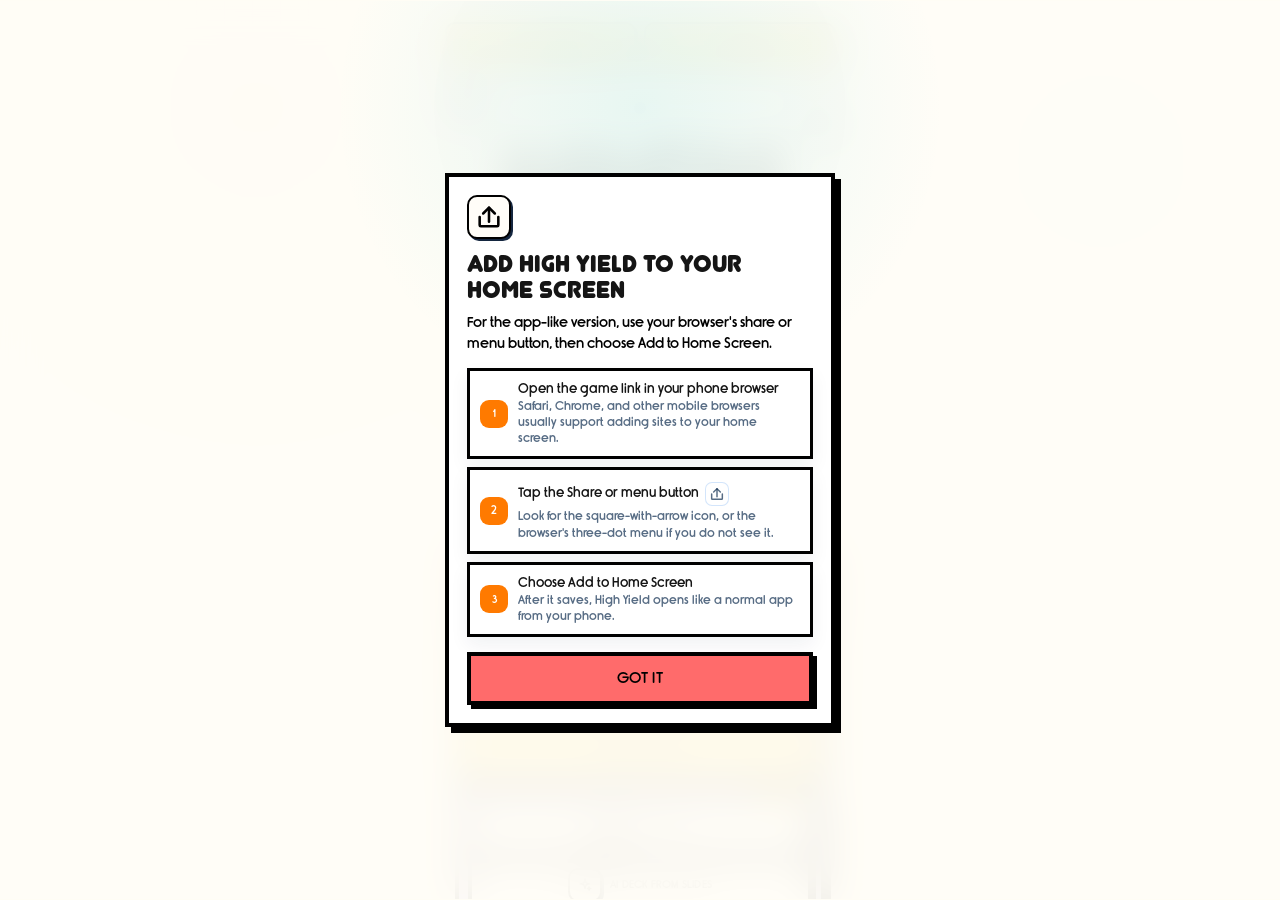
==== commit e7053f8a: "Add files via upload" ====
--- a/index.html
+++ b/index.html
@@ -7,7 +7,7 @@
 <meta name="apple-mobile-web-app-status-bar-style" content="black-translucent">
 <meta name="apple-mobile-web-app-title" content="High Yield">
 <meta name="mobile-web-app-capable" content="yes">
-<meta name="theme-color" content="#062B52">
+<meta name="theme-color" content="#FFFDF5">
 <link rel="manifest" href="manifest.json">
 <link rel="apple-touch-icon" href="icons/apple-touch-icon.png">
 <link rel="icon" type="image/png" sizes="192x192" href="icons/icon-192.png">
@@ -4481,14 +4481,18 @@
 </div>
 
 <div class="screen" id="countdown">
-  <div class="dog-stage countdown-dog" data-dog="thinking"></div>
-  <div class="rotate-icon"><svg class="ui-icon"><use href="#i-phone"></use></svg></div>
-  <div class="rotate-text">Turn Phone Sideways</div>
-  <div class="cd-num" id="countdown-num">3</div>
-  <div class="cd-steps">
-    <div class="cd-step"><div class="cd-step-n">1</div><div class="cd-step-text">Hold phone to forehead, screen facing OUT</div></div>
-    <div class="cd-step"><div class="cd-step-n">2</div><div class="cd-step-text">Friends describe the term — without saying it!</div></div>
-    <div class="cd-step"><div class="cd-step-n">3</div><div class="cd-step-text"><span style="color:var(--blue);font-weight:700">Tilt head DOWN</span> = got it &nbsp;·&nbsp; <span style="color:var(--red);font-weight:700">Tilt head UP</span> = skip</div></div>
+  <div class="countdown-card" role="status" aria-live="polite">
+    <div class="rotate-icon" aria-hidden="true"><svg class="ui-icon"><use href="#i-phone"></use></svg></div>
+    <div class="countdown-copy">
+      <div class="rotate-text">Turn Phone Sideways</div>
+      <div class="rotate-sub">Landscape gives the game card more room.</div>
+      <div class="cd-steps">
+        <div class="cd-step"><div class="cd-step-n">1</div><div class="cd-step-text">Hold phone to forehead, screen facing out</div></div>
+        <div class="cd-step"><div class="cd-step-n">2</div><div class="cd-step-text">Friends describe the term without saying it</div></div>
+        <div class="cd-step"><div class="cd-step-n">3</div><div class="cd-step-text"><span style="color:var(--blue);font-weight:700">Tilt down</span> = got it &nbsp;·&nbsp; <span style="color:var(--red);font-weight:700">Tilt up</span> = skip</div></div>
+      </div>
+    </div>
+    <div class="cd-num" id="countdown-num">3</div>
   </div>
 </div>
 
@@ -5385,7 +5389,7 @@
    ─────────────────────────────────────────────── */
 let currentScreenId = 'home';
 let isTransitioning = false;
-const APP_SHELL_COLOR = '#FFF8ED';
+const APP_SHELL_COLOR = '#FFFDF5';
 const GAME_SHELL_COLOR = '#062B52';
 let gameRoundFullscreenEntered = false;
 let gameOrientationSessionActive = false;
--- a/variant-neo.css
+++ b/variant-neo.css
@@ -2513,3 +2513,312 @@
     animation: none !important;
   }
 }
+
+/* Focused gameplay cleanup: lighter HUD and a horizontal turn-phone screen. */
+.theme-neo-brutalist #loading-container {
+  display: grid;
+  grid-template-columns: minmax(96px, 1fr) auto;
+  align-items: center;
+  justify-items: stretch;
+  gap: 10px;
+  width: min(100%, 380px);
+  max-width: 380px;
+  padding: 12px 14px;
+}
+
+.theme-neo-brutalist #loading-container #loading-bar {
+  width: 100%;
+}
+
+.theme-neo-brutalist #loading-container #loading-text {
+  width: auto;
+  margin: 0 !important;
+  text-align: right;
+  white-space: nowrap;
+}
+
+.theme-neo-brutalist #countdown {
+  width: 100vw;
+  width: 100dvw;
+  height: 100vh;
+  height: 100dvh;
+  min-height: 100vh;
+  min-height: 100dvh;
+  padding:
+    max(14px, env(safe-area-inset-top, 0px))
+    max(14px, env(safe-area-inset-right, 0px))
+    max(14px, env(safe-area-inset-bottom, 0px))
+    max(14px, env(safe-area-inset-left, 0px));
+  place-items: center;
+  align-content: center;
+  justify-content: center;
+  background:
+    linear-gradient(rgba(0,0,0,0.045) 1px, transparent 1px),
+    linear-gradient(90deg, rgba(0,0,0,0.045) 1px, transparent 1px),
+    var(--neo-canvas) !important;
+  background-size: 24px 24px;
+  overflow: hidden;
+}
+
+.theme-neo-brutalist #countdown.active {
+  display: grid !important;
+}
+
+.theme-neo-brutalist #countdown .countdown-dog {
+  display: none !important;
+}
+
+.theme-neo-brutalist #countdown .countdown-card {
+  width: min(calc(100vw - 28px), 720px);
+  width: min(calc(100dvw - 28px), 720px);
+  display: grid;
+  grid-template-columns: auto minmax(0, 1fr) auto;
+  align-items: center;
+  gap: clamp(8px, 2.6vw, 22px);
+  padding: clamp(12px, 3.4vw, 24px);
+  background: var(--neo-white);
+  border: var(--neo-border-heavy) solid var(--neo-ink);
+  box-shadow: var(--neo-shadow-medium);
+  box-sizing: border-box;
+}
+
+.theme-neo-brutalist #countdown .rotate-icon {
+  width: clamp(42px, 12vw, 72px);
+  height: clamp(42px, 12vw, 72px);
+  display: grid;
+  place-items: center;
+  margin: 0 !important;
+  color: var(--neo-ink);
+  transform-origin: center;
+}
+
+.theme-neo-brutalist #countdown .rotate-icon .ui-icon {
+  width: 100%;
+  height: 100%;
+}
+
+.theme-neo-brutalist #countdown .countdown-copy {
+  min-width: 0;
+  display: grid;
+  gap: clamp(5px, 1.4vw, 10px);
+  align-content: center;
+  justify-items: start;
+  text-align: left;
+}
+
+.theme-neo-brutalist #countdown .rotate-text {
+  margin: 0 !important;
+  max-width: 100%;
+  color: var(--neo-ink);
+  font-family: var(--font-heading);
+  font-size: clamp(22px, 6vw, 48px);
+  line-height: 0.92;
+  letter-spacing: 0.01em;
+  text-wrap: balance;
+}
+
+.theme-neo-brutalist #countdown .rotate-sub {
+  max-width: 28ch;
+  color: var(--neo-ink);
+  font-size: clamp(12px, 2.8vw, 16px);
+  font-weight: 900;
+  line-height: 1.15;
+}
+
+.theme-neo-brutalist #countdown .cd-num {
+  margin: 0 !important;
+  color: var(--neo-red);
+  font-size: clamp(48px, 15vw, 104px);
+  line-height: 0.82;
+  text-shadow: 3px 3px 0 var(--neo-ink);
+}
+
+.theme-neo-brutalist #countdown .cd-steps {
+  width: 100%;
+  max-width: none;
+  display: grid;
+  gap: 5px;
+  margin: 0 !important;
+}
+
+.theme-neo-brutalist #countdown .cd-step {
+  display: grid;
+  grid-template-columns: auto minmax(0, 1fr);
+  align-items: center;
+  gap: 7px;
+  padding: 0 !important;
+  background: transparent !important;
+  border: 0 !important;
+  box-shadow: none !important;
+}
+
+.theme-neo-brutalist #countdown .cd-step-n {
+  width: 20px;
+  height: 20px;
+  display: grid;
+  place-items: center;
+  flex: 0 0 auto;
+  background: var(--neo-yellow);
+  border: var(--neo-border-thin) solid var(--neo-ink);
+  color: var(--neo-ink);
+  font-size: 12px;
+  line-height: 1;
+  box-sizing: border-box;
+}
+
+.theme-neo-brutalist #countdown .cd-step-text {
+  min-width: 0;
+  color: var(--neo-ink);
+  font-size: clamp(10px, 2.55vw, 13px);
+  font-weight: 900;
+  line-height: 1.12;
+}
+
+.theme-neo-brutalist #game .score-hud {
+  display: inline-flex !important;
+  align-items: center !important;
+  justify-content: flex-end !important;
+  flex-wrap: nowrap !important;
+  gap: 0 !important;
+  min-width: 0 !important;
+  max-width: none !important;
+  padding: 0 !important;
+  margin: 0 !important;
+  background: transparent !important;
+  border: 0 !important;
+  box-shadow: none !important;
+}
+
+.theme-neo-brutalist #game .score-pill.correct,
+.theme-neo-brutalist #game .score-pill.wrong,
+.theme-neo-brutalist #game .score-pill.tier,
+.theme-neo-brutalist #game .score-pill.points {
+  display: none !important;
+}
+
+.theme-neo-brutalist #game .score-pill.streak {
+  display: inline-flex !important;
+  align-items: center !important;
+  justify-content: center !important;
+  min-width: 0 !important;
+  min-height: 0 !important;
+  padding: 0 !important;
+  margin: 0 !important;
+  background: transparent !important;
+  border: 0 !important;
+  box-shadow: none !important;
+  color: var(--neo-white) !important;
+  font-family: var(--font-body);
+  font-size: clamp(12px, 2.2vmin, 15px);
+  font-weight: 900;
+  line-height: 1 !important;
+  letter-spacing: 0.01em;
+  text-shadow: 2px 2px 0 rgba(0,0,0,0.55);
+  white-space: nowrap;
+}
+
+@media (max-width: 370px) {
+  .theme-neo-brutalist #loading-container {
+    grid-template-columns: minmax(0, 1fr);
+  }
+
+  .theme-neo-brutalist #loading-container #loading-text {
+    width: 100%;
+    text-align: center;
+    white-space: normal;
+  }
+
+  .theme-neo-brutalist #countdown .countdown-card {
+    gap: 7px;
+    padding: 11px;
+  }
+
+  .theme-neo-brutalist #countdown .rotate-sub {
+    display: none;
+  }
+
+  .theme-neo-brutalist #countdown .cd-step-text {
+    font-size: 10px;
+  }
+}
+
+@media (orientation: landscape) {
+  .theme-neo-brutalist #countdown .countdown-card {
+    width: min(calc(100vw - 36px), 780px);
+    width: min(calc(100dvw - 36px), 780px);
+    grid-template-columns: auto minmax(260px, 1fr) auto;
+    padding: clamp(14px, 3vmin, 22px);
+  }
+
+  .theme-neo-brutalist #countdown .cd-steps {
+    grid-template-columns: repeat(3, minmax(0, 1fr));
+    gap: 8px;
+  }
+}
+
+@media (prefers-reduced-motion: reduce) {
+  .theme-neo-brutalist #countdown .rotate-icon {
+    animation: none !important;
+  }
+}
+
+/* Mobile viewport fill: keep iOS safe-area/status bars painted with the app. */
+:root {
+  --app-status-bg: var(--neo-canvas);
+}
+
+html.theme-neo-brutalist {
+  width: 100%;
+  min-width: 100%;
+  min-height: 100vh;
+  min-height: 100dvh;
+  background: var(--app-status-bg, var(--neo-canvas)) !important;
+  background-color: var(--app-status-bg, var(--neo-canvas)) !important;
+}
+
+html.theme-neo-brutalist body,
+html.theme-neo-brutalist #app {
+  width: 100vw !important;
+  min-width: 100vw;
+  height: 100vh !important;
+  height: 100dvh !important;
+  min-height: 100vh;
+  min-height: 100dvh;
+  background: var(--app-status-bg, var(--neo-canvas)) !important;
+  background-color: var(--app-status-bg, var(--neo-canvas)) !important;
+  overflow: hidden;
+}
+
+html.theme-neo-brutalist .screen {
+  width: 100vw !important;
+  height: 100vh !important;
+  height: 100dvh !important;
+  min-height: 100vh;
+  min-height: 100dvh;
+}
+
+html.theme-neo-brutalist #app::before,
+html.theme-neo-brutalist #app::after {
+  content: "";
+  position: fixed;
+  left: 0;
+  right: 0;
+  z-index: 12060;
+  pointer-events: none;
+  background: var(--app-status-bg, var(--neo-canvas));
+}
+
+html.theme-neo-brutalist #app::before {
+  top: 0;
+  height: max(env(safe-area-inset-top, 0px), 1px);
+}
+
+html.theme-neo-brutalist #app::after {
+  bottom: 0;
+  height: max(env(safe-area-inset-bottom, 0px), 1px);
+}
+
+html.theme-neo-brutalist.game-active #app::before,
+html.theme-neo-brutalist.game-active #app::after {
+  background: var(--navy);
+}
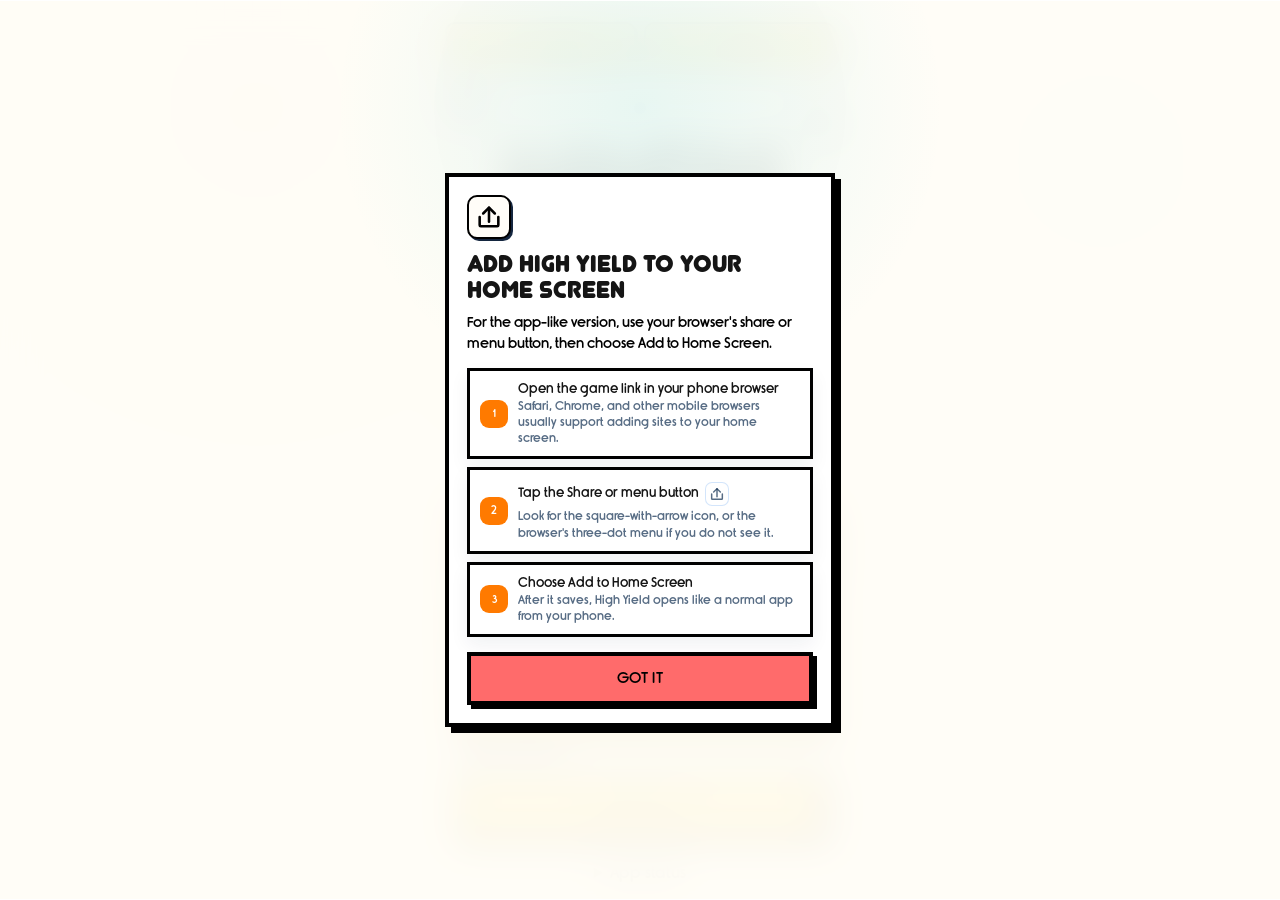
==== commit f9e46212: "Add files via upload" ====
--- a/index.html
+++ b/index.html
@@ -141,7 +141,6 @@
 .screen.active .mastery-row,
 #results.active .mcat-card,
 #results.active .insight-card,
-#results.active .missed-summary,
 #results.active .rstat,
 #results.active .rv-item {
   animation: cardPop 0.42s cubic-bezier(0.2, 0.9, 0.2, 1) both;
@@ -167,7 +166,6 @@
 #results > .mcat-card,
 #results > .insight-grid,
 #results > .study-takeaway,
-#results > .missed-summary,
 #results > .achievement-row,
 #results > .team-panel,
 #results > .results-stats,
@@ -1568,7 +1566,6 @@
 #results > .mcat-card,
 #results > .insight-grid,
 #results > .study-takeaway,
-#results > .missed-summary,
 #results > .achievement-row,
 #results > .team-panel,
 #results > .results-stats,
@@ -1716,63 +1713,6 @@
   font-size: 12px;
   line-height: 1.45;
   font-weight: 700;
-}
-.missed-summary {
-  margin: 10px 20px 0;
-  border: 1px solid rgba(239, 68, 68, 0.28);
-  border-radius: var(--radius-sm);
-  background: rgba(239, 68, 68, 0.08);
-  padding: 10px 12px;
-  display: none;
-  flex-shrink: 0;
-}
-.missed-summary.active { display: block; }
-.missed-summary-top {
-  display: flex;
-  justify-content: space-between;
-  align-items: center;
-  gap: 12px;
-  color: var(--text-primary);
-  font-size: 12px;
-  font-weight: 700;
-}
-.missed-summary-top span {
-  color: var(--red);
-  letter-spacing: 1px;
-  text-transform: uppercase;
-  font-size: 10px;
-}
-.missed-summary-list {
-  display: flex;
-  gap: 7px;
-  overflow-x: auto;
-  padding-top: 8px;
-  -webkit-overflow-scrolling: touch;
-}
-.missed-summary-list::-webkit-scrollbar { display: none; }
-.missed-term-chip {
-  flex: 0 0 auto;
-  max-width: 190px;
-  border: 1px solid rgba(239, 68, 68, 0.28);
-  border-radius: var(--radius-sm);
-  background: rgba(24, 24, 24, 0.34);
-  padding: 8px 10px;
-}
-.missed-term-chip strong {
-  display: block;
-  color: var(--text-primary);
-  font-size: 13px;
-  font-weight: 700;
-  overflow: hidden;
-  text-overflow: ellipsis;
-  white-space: nowrap;
-}
-.missed-term-chip small {
-  display: block;
-  color: var(--text-secondary);
-  font-size: 10px;
-  font-weight: 700;
-  margin-top: 2px;
 }
 .achievement-row {
   display: flex;
@@ -2572,7 +2512,6 @@
 .dash-stat,
 .badge-card,
 .mcat-card,
-.missed-summary,
 .team-panel,
 .rv-item {
   border-radius: 16px;
@@ -2760,7 +2699,6 @@
   box-shadow: 0 16px 42px rgba(7, 38, 74, 0.08);
 }
 .mcat-number { color: var(--navy); }
-.missed-term-chip { background: rgba(255,255,255,0.72); }
 .results-actions {
   background: rgba(247, 239, 227, 0.96);
 }
@@ -2814,7 +2752,6 @@
   #results > .mcat-card,
   #results > .insight-grid,
   #results > .study-takeaway,
-  #results > .missed-summary,
   #results > .achievement-row,
   #results > .team-panel,
   #results > .results-stats,
@@ -3091,9 +3028,6 @@
   margin-top: 2px;
 }
 
-#results .missed-summary {
-  display: none !important;
-}
 #results .results-title {
   text-transform: uppercase;
   letter-spacing: 0;
@@ -4192,6 +4126,7 @@
 
 </style>
 <link rel="stylesheet" href="variant-neo.css">
+<link rel="stylesheet" href="minimal.css">
 </head>
 <body>
 <div id="app">
@@ -4292,26 +4227,31 @@
       </div>
       <div class="home-title" aria-label="High Yield"><span class="high">High</span><span class="yield">Yield</span></div>
     </div>
-    <div class="home-sub">MCAT Heads-Up Study Game</div>
-    <div class="home-cook-copy">Ready to <span>cook</span> today?</div>
+    <div class="home-sub">MCAT charades</div>
     <div class="home-badge" style="display:flex;align-items:center;gap:10px;flex-wrap:wrap;justify-content:center;">
       <span id="home-ai-status">Question banks ready</span>
       <span class="offline-indicator online" id="offlineIndicator"><span class="dot"></span> <span id="offlineText">Online</span></span>
     </div>
   </div>
+    <div id="round-recovery" hidden>
+      <strong>Pick up where you left off</strong>
+      <p id="round-recovery-detail"></p>
+      <button class="btn btn-primary" onclick="resumeSavedRound()">Resume round</button>
+      <button class="btn btn-secondary" onclick="discardSavedRound()">Discard round</button>
+    </div>
   <div class="home-actions">
     <button class="btn-original primary menu-button" onclick="showScreen('topics')"><span class="menu-button-label">Start Game</span></button>
     <button class="btn-original menu-button" id="daily-home-btn" onclick="startDailyChallenge()"><span class="menu-button-label">Daily Challenge</span></button>
     <button class="btn-original menu-button" onclick="showDashboard()"><span class="menu-button-label">Recall Stats</span></button>
-    <div class="premium-bundle">
+    <details class="home-more"><summary>More options</summary><div class="premium-bundle">
       <button class="premium-mini" onclick="showNoAdsUpgrade()"><span class="icon-badge"><svg class="ui-icon"><use href="#i-slash"></use></svg></span><span>Remove Ads</span></button>
       <button class="premium-mini" onclick="showPremiumFeature('AI Deck from Slides')"><span class="icon-badge"><svg class="ui-icon"><use href="#i-spark"></use></svg></span><span>AI Deck from Slides</span></button>
       <button class="premium-mini" onclick="showPremiumFeature('Custom AI Deck Maker')"><span class="icon-badge"><svg class="ui-icon"><use href="#i-wand"></use></svg></span><span>Custom Deck Maker</span></button>
       <div class="premium-bundle-tag">Premium</div>
-    </div>
+    </div></details>
     <button class="btn-original menu-button" onclick="showTutorial()"><span class="menu-button-label">How to Play</span></button>
   </div>
-  <div class="launch-card">
+  <details class="home-launch"><summary>App status</summary><div class="launch-card">
     <div class="launch-row">
       <div>
         <div class="launch-title">Launch status</div>
@@ -4324,16 +4264,17 @@
       <div class="daily-chip" id="daily-streak-chip">0 day streak</div>
     </div>
     <button class="btn btn-secondary btn-sm launch-check-btn" onclick="showLaunchChecklist()"><svg class="ui-icon"><use href="#i-check"></use></svg> Launch Checklist</button>
-  </div>
+  </div></details>
 </div>
 
 <div class="screen" id="topics">
   <div class="nav-bar">
     <button class="nav-back" onclick="showScreen('home')"><svg class="ui-icon"><use href="#i-arrow-left"></use></svg> Back</button>
-    <span class="nav-title">Choose Topics</span>
+    <span class="nav-title">Decks</span>
     <span style="font-size:12px;color:var(--text-dim);font-weight:600" id="selected-count">0 selected</span>
   </div>
   <div class="scroll-body" style="display:flex;flex-direction:column;gap:0;padding-bottom:8px">
+    <div class="deck-intro"><h1>What are we studying?</h1><p>Pick a few topics.</p></div>
     <div class="section-label">Question banks. <span id="ai-status-badge" class="ai-status-badge on">Checking bank</span></div>
     <div class="bank-note" id="bank-warning">Mini fallback bank is active. On GitHub Pages, upload the full <strong>data</strong> folder next to <strong>index.html</strong>, then hard refresh.</div>
     <div class="topics-grid" style="margin-bottom:14px">
@@ -4348,6 +4289,11 @@
     </div>
     <div id="custom-decks-section" style="display:none"><div class="section-label">My Decks</div><div class="topics-grid" id="custom-decks-grid" style="margin-bottom:14px"></div></div>
 
+    <div class="section-label">Your round</div>
+    <div class="settings-row round-duration">
+      <div><div class="settings-lbl">Duration</div><div class="settings-sub" id="timer-label">60 seconds</div></div>
+      <input aria-label="Round duration in seconds" id="timer-slider" type="range" min="30" max="120" step="15" value="60" oninput="document.getElementById('timer-label').textContent=this.value+' seconds';gameSettings.timer=+this.value;saveGameSettings()">
+    </div>
     <div class="section-label">Game Mode</div>
     <div class="mode-grid" style="margin-bottom:14px">
       <div class="mode-card selected" data-mode="classic" onclick="setGameMode('classic')"><div class="mode-icon"><svg class="ui-icon"><use href="#i-target"></use></svg></div><div><div class="mode-name">Classic Heads-Up</div><div class="mode-sub">Balanced round for quick review or group play.</div></div><span class="mode-tag">60s</span></div>
@@ -4379,6 +4325,8 @@
       </div>
     </div>
 
+    <details class="round-more">
+    <summary>More options</summary>
     <div id="subtopic-section" style="display:none">
       <div class="section-label">Optional Filters</div>
       <div class="subtopic-wrap" id="subtopic-wrap"></div>
@@ -4400,10 +4348,6 @@
 
     <div class="section-label">Round Settings</div>
     <div class="settings-card" style="margin-bottom:14px">
-      <div class="settings-row">
-        <div><div class="settings-lbl">Timer</div><div class="settings-sub" id="timer-label">60 seconds</div></div>
-        <input id="timer-slider" type="range" min="30" max="120" step="15" value="60" oninput="document.getElementById('timer-label').textContent=this.value+' seconds';gameSettings.timer=+this.value;saveGameSettings()">
-      </div>
       <div class="settings-row">
         <div><div class="settings-lbl">Quick recall</div><div class="settings-sub" id="quick-threshold-label">Strong if guessed in 8 seconds or less</div></div>
         <input id="quick-threshold-slider" type="range" min="4" max="12" step="1" value="8" oninput="updateRecallThreshold('quick', +this.value)">
@@ -4467,6 +4411,7 @@
       <div class="cycle-reset-note">Repeat prevention tracks unique playable prompts, so duplicated raw bank rows do not show the same term over and over.</div>
       <button class="btn btn-danger btn-sm" onclick="resetCardCycle()"><svg class="ui-icon"><use href="#i-refresh"></use></svg> Clear Seen Cards</button>
     </div>
+    </details>
   </div>
   
   <div class="start-bar">
@@ -4521,8 +4466,8 @@
     </div>
     <div id="timer-text">60</div>
     <div class="tap-hints">
-      <span class="skip">Tap left: skip</span>
-      <span class="got">Tap right: got it</span>
+      <span class="skip">&#8630; Skip</span>
+      <span class="got">Got it</span>
     </div>
     <div class="tap-zones" onpointerdown="handleGameSurfaceTap(event)" onclick="if(!window.PointerEvent) handleGameSurfaceTap(event)">
       <div class="tap-zone tap-zone-skip" data-action="skip" aria-label="Skip"></div>
@@ -4544,9 +4489,15 @@
     <div class="mcat-number" id="res-mcat">472</div>
     <div class="mcat-detail" id="res-mcat-detail">Streaks and word difficulty raise your score.</div>
   </div>
-  <div class="insight-grid">
-    <div class="insight-card"><div class="insight-kicker">Strongest</div><div class="insight-value" id="res-strongest">Not enough data</div></div>
-    <div class="insight-card"><div class="insight-kicker">Focus Next</div><div class="insight-value" id="res-weakest">Not enough data</div></div>
+  <div class="results-stats">
+    <div class="rstat"><div class="rn g" id="res-correct">0</div><div class="rl">Correct</div></div>
+    <div class="rstat"><div class="rn n" id="res-total">0</div><div class="rl">Total</div></div>
+    <div class="rstat"><div class="rn r" id="res-wrong">0</div><div class="rl">Missed</div></div>
+    <div class="rstat accuracy-stat"><div class="rn n" id="acc-pct">0%</div><div class="rl">Accuracy</div><div class="acc-bar"><div class="acc-fill" id="acc-fill"></div></div></div>
+  </div>
+  <div class="review-scroll">
+    <div id="rv-wrong-section" style="display:none"><div class="rv-label">Missed Words</div><div id="rv-wrong-list"></div></div>
+    <div id="rv-correct-section" style="display:none"><div class="rv-label">Correct</div><div id="rv-correct-list"></div></div>
   </div>
   <div class="study-takeaway" id="study-takeaway">
     <div class="takeaway-head">
@@ -4554,10 +4505,7 @@
       <div class="takeaway-pill" id="takeaway-pill">Next move</div>
     </div>
     <div class="takeaway-grid">
-      <div class="takeaway-item"><div class="takeaway-k">Best topic</div><div class="takeaway-v" id="takeaway-best">Play a round</div></div>
-      <div class="takeaway-item"><div class="takeaway-k">Needs review</div><div class="takeaway-v" id="takeaway-focus">Missed cards</div></div>
-      <div class="takeaway-item"><div class="takeaway-k">Review 3</div><div class="takeaway-v" id="takeaway-cards">None yet</div></div>
-      <div class="takeaway-item"><div class="takeaway-k">Next deck</div><div class="takeaway-v" id="takeaway-next">Classic Heads-Up</div></div>
+      <div class="takeaway-item takeaway-topic"><div class="takeaway-k">Review topic</div><div class="takeaway-v" id="takeaway-focus">Missed cards</div></div>
     </div>
     <div class="takeaway-action" id="takeaway-action">Finish a round to get a useful review plan.</div>
   </div>
@@ -4573,10 +4521,6 @@
     </div>
     <button class="btn btn-primary btn-sm" id="practice-weak-btn" onclick="startWeaknessRoundFromResults()"><svg class="ui-icon"><use href="#i-brain"></use></svg> Practice Weak Cards</button>
   </div>
-  <div class="missed-summary" id="missed-summary">
-    <div class="missed-summary-top"><span>Missed this round</span><strong id="missed-summary-count">0 words</strong></div>
-    <div class="missed-summary-list" id="missed-summary-list"></div>
-  </div>
   <div class="achievement-row" id="new-achievements" style="display:none"></div>
   <div class="team-panel" id="team-panel" hidden>
     <div class="team-row"><span>Series</span><strong id="team-seriesline">Team A 0 · Team B 0</strong></div>
@@ -4586,25 +4530,11 @@
     <div class="team-callout" id="team-last">Team Battle is ready.</div>
     <div class="team-history" id="team-history"></div>
   </div>
-  <div class="results-stats">
-    <div class="rstat"><div class="rn g" id="res-correct">0</div><div class="rl">Correct</div></div>
-    <div class="rstat"><div class="rn n" id="res-total">0</div><div class="rl">Total</div></div>
-    <div class="rstat"><div class="rn r" id="res-wrong">0</div><div class="rl">Missed</div></div>
-  </div>
-  <div class="acc-wrap">
-    <div class="acc-label"><span>Accuracy</span><strong id="acc-pct">0%</strong></div>
-    <div class="acc-bar"><div class="acc-fill" id="acc-fill"></div></div>
-  </div>
-  <div class="review-scroll">
-    <div id="rv-correct-section" style="display:none"><div class="rv-label">Correct</div><div id="rv-correct-list"></div></div>
-    <div id="rv-wrong-section" style="display:none"><div class="rv-label">Missed Words</div><div id="rv-wrong-list"></div></div>
-  </div>
   <div class="results-actions">
     <button class="btn btn-primary" id="play-again-btn" onclick="playAgainFromResults()"><svg class="ui-icon solid"><use href="#i-play"></use></svg> Play Again</button>
     <button class="btn btn-secondary" id="streak-reward-btn" style="display:none" onclick="showStreakReward()"><svg class="ui-icon"><use href="#i-zap"></use></svg> View Streak Reward</button>
     <button class="btn btn-secondary" id="review-missed-btn" onclick="continueAfterResults(() => startReviewRound('missed'))"><svg class="ui-icon"><use href="#i-brain"></use></svg> Review Missed Cards</button>
-    <button class="btn btn-secondary" id="review-hard-btn" onclick="continueAfterResults(() => startReviewRound('hard'))"><svg class="ui-icon"><use href="#i-zap"></use></svg> Replay Hard Cards</button>
-    <button class="btn btn-secondary" id="reset-team-btn" style="display:none" hidden onclick="resetTeamBattle(true)"><svg class="ui-icon"><use href="#i-flag"></use></svg> Reset Team Battle</button>
+    <div id="team-reset-action"></div>
     <button class="btn btn-secondary" onclick="shareLastResult()"><svg class="ui-icon"><use href="#i-share"></use></svg> Share Result</button>
     <button class="btn btn-secondary" onclick="continueAfterResults(() => showScreen('topics'))"><svg class="ui-icon"><use href="#i-arrow-left"></use></svg> Change Topics</button>
     <button class="btn btn-secondary" onclick="continueAfterResults(() => showScreen('home'))"><svg class="ui-icon"><use href="#i-home"></use></svg> Home</button>
@@ -4698,7 +4628,6 @@
       <div class="dash-stat"><div class="dash-stat-n" id="dash-mastered-week">0</div><div class="dash-stat-l">Mastered Week</div></div>
       <div class="dash-stat"><div class="dash-stat-n" id="dash-review-today">0</div><div class="dash-stat-l">Review Today</div></div>
       <div class="dash-stat"><div class="dash-stat-n" id="dash-improving">None</div><div class="dash-stat-l">Improving</div></div>
-      <div class="dash-stat"><div class="dash-stat-n" id="dash-weakest-topic">None</div><div class="dash-stat-l">Weakest</div></div>
     </div>
     <div class="daily-panel">
       <div class="daily-panel-top">
@@ -4777,6 +4706,7 @@
 </div>
 
 <script src="data/word-bank.js"></script>
+<script src="native-bridge.js"></script>
 <script>
 /* ═══════════════════════════════════════════
    MASSIVE OFFLINE DECK (550+ terms total)
@@ -5389,11 +5319,38 @@
    ─────────────────────────────────────────────── */
 let currentScreenId = 'home';
 let isTransitioning = false;
-const APP_SHELL_COLOR = '#FFFDF5';
-const GAME_SHELL_COLOR = '#062B52';
+const APP_SHELL_COLOR = '#FFFFFF';
+const GAME_SHELL_COLOR = '#FFFFFF';
+const PORTRAIT_SCREEN_IDS = new Set(['home', 'dashboard', 'topics']);
+const LANDSCAPE_SCREEN_IDS = new Set(['countdown', 'game']);
 let gameRoundFullscreenEntered = false;
 let gameOrientationSessionActive = false;
 let gameOrientationLockPromise = null;
+function notifyNativeOrientationLock(orientation) {
+  const payload = { orientation };
+  try {
+    const handlers = window.webkit?.messageHandlers;
+    ['orientationLock', 'screenOrientation', 'appOrientation'].forEach(name => {
+      if (handlers?.[name]?.postMessage) handlers[name].postMessage(payload);
+    });
+  } catch(e) {}
+  try {
+    const screenOrientation = window.Capacitor?.Plugins?.ScreenOrientation;
+    if (screenOrientation?.lock) screenOrientation.lock({ orientation }).catch?.(() => {});
+  } catch(e) {}
+}
+async function requestPortraitOrientationForApp() {
+  notifyNativeOrientationLock('portrait');
+  if (window.HighYieldNative) return;
+  try { if (window.screen?.orientation?.unlock) window.screen.orientation.unlock(); } catch(e) {}
+  const orientation = window.screen?.orientation;
+  if (orientation?.lock) {
+    try { await orientation.lock('portrait-primary'); }
+    catch(primaryError) {
+      try { await orientation.lock('portrait'); } catch(e) {}
+    }
+  }
+}
 function setGameViewportActive(active) {
   const isActive = Boolean(active);
   document.documentElement.classList.toggle('game-active', isActive);
@@ -5409,6 +5366,8 @@
 async function requestGameOrientationLockForRound() {
   if (gameOrientationLockPromise) return gameOrientationLockPromise;
   gameOrientationSessionActive = true;
+  notifyNativeOrientationLock('landscape');
+  if (window.HighYieldNative) return;
   gameOrientationLockPromise = (async () => {
     try {
       const root = document.documentElement;
@@ -5442,6 +5401,7 @@
     } catch(e) {}
   }
   gameRoundFullscreenEntered = false;
+  requestPortraitOrientationForApp().catch?.(() => {});
 }
 function setMobileShellColor(color = APP_SHELL_COLOR, gameShell = false) {
   const safeColor = String(color || APP_SHELL_COLOR);
@@ -5449,6 +5409,7 @@
   if (themeMeta) themeMeta.setAttribute('content', safeColor);
   document.documentElement.style.setProperty('--app-status-bg', safeColor);
   document.documentElement.style.backgroundColor = safeColor;
+  if (document.body) document.body.style.backgroundColor = safeColor;
   const isGameShell = Boolean(gameShell);
   document.documentElement.classList.toggle('is-game-shell', isGameShell);
   if (document.body) document.body.classList.toggle('is-game-shell', isGameShell);
@@ -5459,6 +5420,7 @@
 function showScreen(id) {
   if (isTransitioning || id === currentScreenId) return;
   isTransitioning = true;
+  if (PORTRAIT_SCREEN_IDS.has(id) || !LANDSCAPE_SCREEN_IDS.has(id)) releaseGameOrientationLockForRound();
   setMobileShellColor(APP_SHELL_COLOR, false);
   const currentEl = document.getElementById(currentScreenId);
   const nextEl = document.getElementById(id);
@@ -5520,7 +5482,7 @@
 window.showTutorial = showTutorial;
 window.completeTutorial = completeTutorial;
 function isStandaloneApp() {
-  return window.matchMedia('(display-mode: standalone)').matches || window.navigator.standalone === true;
+  return Boolean(window.HighYieldNative) || window.matchMedia('(display-mode: standalone)').matches || window.navigator.standalone === true;
 }
 function showAddHomeInstructions() {
   const overlay = document.getElementById('add-home-overlay');
@@ -5941,6 +5903,8 @@
   const el = document.getElementById(id);
   if (el) el.classList.add('active');
   if (id === 'game') { document.getElementById('game').style.display = 'flex'; } else { document.getElementById('game').style.display = 'none'; }
+  if (LANDSCAPE_SCREEN_IDS.has(id)) requestGameOrientationLockForRound();
+  else requestPortraitOrientationForApp().catch?.(() => {});
   setMobileShellColor(id === 'game' ? GAME_SHELL_COLOR : APP_SHELL_COLOR, id === 'game');
   currentScreenId = id;
   if (id === 'game') refitGameCardSoon(40);
@@ -5972,9 +5936,24 @@
 function hasPendingAdBreak() {
   return Boolean(adBreakState.pending);
 }
+let nativeAdBreakBusy = false;
 function continueAfterResults(action) {
+  if (nativeAdBreakBusy) return;
   const nextAction = typeof action === 'function' ? action : () => {};
   if (AD_CONFIG.enabled && currentScreenId === 'results' && hasPendingAdBreak()) {
+    if (window.HighYieldNative) {
+      nativeAdBreakBusy = true;
+      Promise.resolve().then(() => window.HighYieldNative.showAd()).then(result => {
+        if (result?.shown) adBreakState.totalShown = (adBreakState.totalShown || 0) + 1;
+      }).catch(error => console.warn('Ad unavailable:', error)).finally(() => {
+        adBreakState.pending = false;
+        adBreakState.roundsSinceAd = 0;
+        saveAdBreakState();
+        nativeAdBreakBusy = false;
+        nextAction();
+      });
+      return;
+    }
     showAdBreak(nextAction);
     return;
   }
@@ -7813,48 +7792,54 @@
 function getTopicNameFromInsight(value = '') {
   return String(value || '').split('·')[0].trim();
 }
+function getSpecificStudyTopic(card) {
+  const safe = normalizeCard(card, card?.category || 'General');
+  const aminoTopic = safe.aminoName && safe.aminoCardLabel ? `${safe.aminoName} ${safe.aminoCardLabel}` : '';
+  return String(
+    safe.subtopic ||
+    safe.topic ||
+    safe.pathway ||
+    safe.system ||
+    safe.unit ||
+    aminoTopic ||
+    safe.category ||
+    getCardDisplayTerm(safe) ||
+    'Missed cards'
+  ).trim();
+}
 function deriveStudyTakeaway(log, insights, scoreData, pct) {
   const safeLog = Array.isArray(log) ? log : [];
   const correct = safeLog.filter(item => item.result === 'correct').map(item => normalizeCard(item));
   const missed = safeLog.filter(item => item.result === 'wrong').map(item => normalizeCard(item));
-  const missedByTopic = {};
-  missed.forEach(card => {
-    const key = card.category || 'General';
-    missedByTopic[key] = (missedByTopic[key] || 0) + 1;
+  const reviewCandidates = safeLog
+    .filter(item => item.result === 'wrong' || item.outcome === 'slow_correct' || isHardMissOutcome(item.outcome))
+    .map(item => normalizeCard(item));
+  const focusScores = {};
+  reviewCandidates.forEach(card => {
+    const key = getSpecificStudyTopic(card);
+    const weight = card.result === 'wrong' ? 3 : 1;
+    focusScores[key] = (focusScores[key] || 0) + weight + Math.max(0, Number(card.difficulty) || 1) * 0.1;
   });
-  const focusTopic = Object.entries(missedByTopic).sort((a, b) => b[1] - a[1])[0]?.[0]
+  const focusTopic = Object.entries(focusScores).sort((a, b) => b[1] - a[1])[0]?.[0]
     || getTopicNameFromInsight(insights?.weakest)
+    || getSpecificStudyTopic(correct[0] || safeLog[0] || {})
     || 'Missed cards';
-  const bestTopic = getTopicNameFromInsight(insights?.strongest)
-    || correct[0]?.category
-    || 'Not enough data';
-  const reviewCards = missed.slice(0, 3).map(card => getCardDisplayTerm(card) || card.term);
-  const nextDeck = missed.length
-    ? `${focusTopic} review`
+  const action = missed.length
+    ? `Review ${focusTopic}, then run the same deck again.`
     : pct >= 85
-      ? 'Hard Cards'
-      : (safeLog[0]?.category || 'Classic Heads-Up');
-  const action = missed.length
-    ? `Start with the ${missed.length === 1 ? 'card' : 'cards'} you missed, then replay ${focusTopic}.`
-    : pct >= 85
-      ? 'Clean round. Try a harder deck, Taboo Mode, or Sprint next.'
-      : 'Play one more classic round to build speed before narrowing topics.';
+      ? `Clean round. Push ${focusTopic} at a higher difficulty next.`
+      : `Do one more round, then review ${focusTopic}.`;
   const pill = scoreData?.score >= 515 ? 'Strong run' : missed.length ? 'Review plan' : 'Next rep';
   return {
-    best: bestTopic,
+    topic: focusTopic,
     focus: focusTopic,
-    cards: reviewCards.length ? reviewCards.join(', ') : 'No misses',
-    next: nextDeck,
     action,
     pill
   };
 }
 function renderStudyTakeaway(takeaway) {
   const map = {
-    'takeaway-best': takeaway?.best || 'Not enough data',
-    'takeaway-focus': takeaway?.focus || 'Missed cards',
-    'takeaway-cards': takeaway?.cards || 'None yet',
-    'takeaway-next': takeaway?.next || 'Classic Heads-Up',
+    'takeaway-focus': takeaway?.topic || takeaway?.focus || 'Missed cards',
     'takeaway-action': takeaway?.action || 'Finish a round to get a useful review plan.',
     'takeaway-pill': takeaway?.pill || 'Next move'
   };
@@ -8521,6 +8506,7 @@
 }
 
 function startGame() {
+  document.getElementById('round-recovery').hidden = true;
   clearInterval(timerInterval);
   clearRoundTimers();
   const special = pendingSpecialRound;
@@ -8563,6 +8549,7 @@
   isGameTransitioning = true;
   deckIndex = 0;
   updateGameHud();
+  saveInterruptedRound();
   const accFill = document.getElementById('acc-fill');
   if (accFill) accFill.style.width = '0%';
   actionTimeout = setTimeout(() => {
@@ -8593,7 +8580,7 @@
 	  validateGameLayoutOrFallback(80);
 	}
 
-function renderCard() {
+function renderCard(restoredCard = null, elapsedMs = 0) {
   if (!gameState.active || gameState.ended) return;
   clearTimeout(cardRenderTimeout);
   isGameTransitioning = true;
@@ -8603,10 +8590,10 @@
   
   cardRenderTimeout = setTimeout(() => {
     if (!gameState.active || gameState.ended) return;
-    const nextCard = getNextCard();
+    const nextCard = restoredCard || getNextCard();
     if (!nextCard) { isGameTransitioning = false; endGame(); return; }
     const card = normalizeCard(nextCard);
-    gameState.cardCount++;
+    if (!restoredCard) gameState.cardCount++;
     gameState.currentCard = card;
     gameState.currentAppearanceId = `${gameState.roundId}:${gameState.cardCount}`;
     gameState.undoSnapshot = null;
@@ -8640,7 +8627,10 @@
     lastTiltAction = Date.now() + 600;
     isGameTransitioning = false;
     startCardResponseTimer(card, gameState.currentAppearanceId, 240);
+    if (restoredCard) cardResponseTracker.startedAt -= elapsedMs;
+    if (document.hidden) pauseCardResponseTimer();
     updateGameHud();
+    saveInterruptedRound();
   }, 300);
 }
 function setGameBg(s) {
@@ -8648,26 +8638,19 @@
   setMobileShellColor(GAME_SHELL_COLOR, true);
 }
 function flash(emoji) { const el = document.getElementById('flash-overlay'); el.textContent = emoji; el.className = 'flash-overlay show'; setTimeout(() => { el.className = 'flash-overlay'; }, 420); }
-function showCardFeedback(kind, mainText, subText = '') {
-  const termEl = document.getElementById('card-term');
-  if (!termEl) return;
-  const className = kind === 'correct' ? 'correct-feedback' : 'skip-feedback';
-  termEl.classList.remove('slide-out', 'slide-in', 'slide-in-active', 'feedback-card', 'correct-feedback', 'skip-feedback');
-  termEl.classList.add('feedback-card', className);
-  termEl.querySelectorAll('.term-feedback-overlay').forEach(el => el.remove());
-  const overlay = document.createElement('div');
-  overlay.className = `term-feedback-overlay ${className}`;
-  overlay.setAttribute('aria-live', 'polite');
-  const icon = kind === 'correct' ? '✓' : '↷';
-  const label = kind === 'correct' ? 'Correct' : 'Pass';
-  overlay.innerHTML = `
-    <span class="term-feedback-icon" aria-hidden="true">${icon}</span>
-    <span class="term-feedback">${escapeHTML(mainText)}</span>
-    <span class="term-feedback-label">${label}</span>
-    ${subText ? `<span class="term-feedback-sub">${escapeHTML(subText)}</span>` : ''}
-  `;
-  termEl.appendChild(overlay);
-  validateGameLayoutOrFallback(40);
+function showCardFeedback(kind) {
+  const overlay = document.getElementById('flash-overlay');
+  if (!overlay) return;
+  overlay.getAnimations().forEach(animation => animation.cancel());
+  overlay.textContent = '';
+  overlay.className = 'flash-overlay answer-tint';
+  overlay.style.backgroundColor = kind === 'correct' ? '#41a36a' : '#df554b';
+  overlay.animate([
+    { opacity: 0 },
+    { opacity: 0.16, offset: 0.22 },
+    { opacity: 0.12, offset: 0.55 },
+    { opacity: 0 }
+  ], { duration: 340, easing: 'ease-out' });
 }
 function captureUndoSnapshot() {
   const termEl = document.getElementById('card-term');
@@ -8727,6 +8710,7 @@
   setDogMood('game-dog', 'focused');
   updateGameHud();
   refitGameCardSoon(20);
+  saveInterruptedRound();
 }
 window.undoLastCardAction = undoLastCardAction;
 function maybeQueueWeaknessRetest(item) {
@@ -8765,7 +8749,8 @@
   updateGameHud();
   setDogMood('game-dog', 'celebrate');
   setGameBg('correct');
-  showCardFeedback('correct', `+${points}`, 'Correct');
+  showCardFeedback('correct');
+  saveInterruptedRound();
   actionTimeout = setTimeout(() => { if (gameState.active && !gameState.ended) renderCard(); }, 360);
 }
 function markWrong() {
@@ -8785,7 +8770,8 @@
   updateGameHud();
   setDogMood('game-dog', 'sad');
   setGameBg('wrong');
-  showCardFeedback('skip', 'Skip', getCardDisplayTerm(card));
+  showCardFeedback('skip');
+  saveInterruptedRound();
   actionTimeout = setTimeout(() => { if (gameState.active && !gameState.ended) renderCard(); }, 360);
 }
 function markCurrentCardIncompleteOnEnd(options = {}) {
@@ -8804,13 +8790,19 @@
 }
 function startTimer() {
   clearInterval(timerInterval);
-  function upd() { const t = gameState.timeLeft; const tt = document.getElementById('timer-text'); tt.textContent = t; tt.style.color = t <= 10 ? 'var(--red)' : t <= 20 ? 'var(--orange)' : 'rgba(255,255,255,0.52)'; }
+  function upd() {
+    const t = gameState.timeLeft;
+    const tt = document.getElementById('timer-text');
+    tt.textContent = t;
+    tt.dataset.urgency = t <= 10 ? 'urgent' : t <= 20 ? 'warning' : 'normal';
+  }
   upd();
   timerInterval = setInterval(() => {
     if (!gameState.active || gameState.ended) return;
     if (gameState.pausedForVisibility || document.hidden) return;
     gameState.timeLeft = Math.max(0, gameState.timeLeft - 1);
     upd();
+    saveRoundClock();
     if (gameState.timeLeft <= 0) { clearInterval(timerInterval); endGame(); }
   }, 1000);
 }
@@ -8818,6 +8810,7 @@
   if (gameState.ended && currentScreenId === 'results') return;
   gameState.active = false;
   gameState.ended = true;
+  discardSavedRound();
   clearInterval(timerInterval);
   clearRoundTimers();
   isGameTransitioning = false;
@@ -8870,10 +8863,6 @@
   document.getElementById('results-title').textContent = title;
   document.getElementById('results-sub').textContent = total ? `${modeLabel} · MCAT-style` : 'No cards scored yet · try a shorter warm-up';
   setDogMood('results-dog', scoreData.score >= 505 ? 'celebrate' : scoreData.score >= 495 ? 'happy' : 'thinking');
-  const strongestEl = document.getElementById('res-strongest');
-  const weakestEl = document.getElementById('res-weakest');
-  if (strongestEl) strongestEl.textContent = insights.strongest;
-  if (weakestEl) weakestEl.textContent = insights.weakest;
   renderStudyTakeaway(studyTakeaway);
   renderWeaknessSummary(roundRecall);
   const badgeRow = document.getElementById('new-achievements');
@@ -8901,24 +8890,6 @@
   }
   const ci = log.filter(l => l.result === 'correct');
   const wi = log.filter(l => l.result === 'wrong');
-  const missedSummary = document.getElementById('missed-summary');
-  const missedSummaryCount = document.getElementById('missed-summary-count');
-  const missedSummaryList = document.getElementById('missed-summary-list');
-  if (missedSummary && missedSummaryCount && missedSummaryList) {
-    if (wi.length) {
-      missedSummary.classList.add('active');
-      missedSummaryCount.textContent = `${wi.length} word${wi.length === 1 ? '' : 's'}`;
-      missedSummaryList.innerHTML = wi.map(item => {
-        const safe = normalizeCard(item);
-        const reason = item.timedOut ? ' · Timed out' : item.endedEarly ? ' · Round ended' : '';
-        return `<span class="missed-term-chip"><strong>${escapeHTML(safe.term)}</strong><small>${escapeHTML(safe.category || 'General')} · Tier ${safe.difficulty}${reason}</small></span>`;
-      }).join('');
-    } else {
-      missedSummary.classList.remove('active');
-      missedSummaryCount.textContent = '0 words';
-      missedSummaryList.innerHTML = '';
-    }
-  }
   document.getElementById('rv-correct-section').style.display = ci.length ? 'block' : 'none';
   document.getElementById('rv-wrong-section').style.display = wi.length ? 'block' : 'none';
   const reviewHTML = (item, icon, cls) => {
@@ -8935,14 +8906,13 @@
   document.getElementById('rv-correct-list').innerHTML = ci.map(item => reviewHTML(item, '✓', 'rv-correct')).join('');
   document.getElementById('rv-wrong-list').innerHTML = wi.map(item => reviewHTML(item, '↷', 'rv-wrong')).join('');
   const reviewMissedBtn = document.getElementById('review-missed-btn');
-  const reviewHardBtn = document.getElementById('review-hard-btn');
   if (reviewMissedBtn) reviewMissedBtn.style.display = getStoredCards('missed').length ? 'flex' : 'none';
-  if (reviewHardBtn) reviewHardBtn.style.display = getStoredCards('hard').length ? 'flex' : 'none';
-  const resetTeamBtn = document.getElementById('reset-team-btn');
-  if (resetTeamBtn) {
+  const teamResetAction = document.getElementById('team-reset-action');
+  if (teamResetAction) {
     const showTeamResultsAction = gameState.mode === 'teams';
-    resetTeamBtn.hidden = !showTeamResultsAction;
-    resetTeamBtn.style.display = showTeamResultsAction ? 'flex' : 'none';
+    teamResetAction.innerHTML = showTeamResultsAction
+      ? '<button class="btn btn-secondary" id="reset-team-btn" onclick="resetTeamBattle(true)"><svg class="ui-icon"><use href="#i-flag"></use></svg> Reset Team Battle</button>'
+      : '';
   }
   const streakRewardBtn = document.getElementById('streak-reward-btn');
   if (streakRewardBtn) streakRewardBtn.style.display = lastDailyReward ? 'flex' : 'none';
@@ -8981,12 +8951,18 @@
   refreshSubtopicOptions();
 }
 function updateSelectedCount() {
+  document.querySelectorAll('.topic-card').forEach(card => {
+    card.setAttribute('role', 'checkbox');
+    card.tabIndex = 0;
+    card.setAttribute('aria-checked', String(card.classList.contains('selected')));
+  });
   const customSel = document.querySelectorAll('[data-custom].selected').length;
   const total = selectedTopics.length + customSel;
   document.getElementById('selected-count').textContent = total + ' selected';
   const btn = document.getElementById('start-btn');
   const weakReady = currentGameMode === 'weak' && getWeaknessStats().weakCards > 0;
   const enabled = currentGameMode === 'weak' ? weakReady : total > 0;
+  btn.disabled = !enabled;
   btn.style.opacity = enabled ? '1' : '0.4';
   btn.style.pointerEvents = enabled ? 'auto' : 'none';
   if (currentGameMode === 'weak') btn.textContent = weakReady ? 'Start Weakness Mode' : 'No weak cards yet';
@@ -9075,8 +9051,109 @@
   showPremiumFeature('Custom AI Deck Maker');
 }
 
+// Persist data, not rendered HTML or performance.now() timestamps.
+const ROUND_SAVE_KEY = 'highYieldInterruptedRoundV1';
+const ROUND_CLOCK_KEY = 'highYieldInterruptedClockV1';
+function currentResponseElapsed() {
+  const t = cardResponseTracker;
+  if (!t.active || t.completed || t.appearanceId !== gameState.currentAppearanceId) return 0;
+  return Math.max(0, (t.pausedAt ?? getNowMs()) - t.startedAt - t.pausedTotal);
+}
+function saveRoundClock() {
+  if (!gameState.roundId || gameState.ended) return;
+  try {
+    localStorage.setItem(ROUND_CLOCK_KEY, JSON.stringify({ roundId: gameState.roundId, timeLeft: gameState.timeLeft, elapsedMs: currentResponseElapsed() }));
+  } catch (error) { console.warn('Round clock could not be saved', error); }
+}
+function saveInterruptedRound() {
+  if (!gameState.roundId || gameState.ended) return;
+  try {
+    const state = { ...gameState, undoSnapshot: null, active: false, pausedForVisibility: false };
+    const remainingIds = new Set(currentDeck.map(getCardId));
+    localStorage.setItem(ROUND_SAVE_KEY, JSON.stringify({
+      version: 1, state, deck: currentDeck, deckIndex,
+      poolExtras: allCardsPool.filter(card => !remainingIds.has(getCardId(card))),
+      settings: gameSettings, topics: selectedTopics, difficulty: currentDifficulty,
+      subtopics: [...selectedSubtopics], team: teamBattle,
+      elapsedMs: currentResponseElapsed()
+    }));
+    saveRoundClock();
+  } catch (error) {
+    console.warn('Round recovery is unavailable: device storage could not be written', error);
+  }
+}
+function readSavedRound() {
+  try {
+    const saved = JSON.parse(localStorage.getItem(ROUND_SAVE_KEY) || 'null');
+    if (!saved) return null;
+    if (saved.version !== 1 || !saved.state?.roundId || saved.state.ended ||
+        !Array.isArray(saved.deck) || !Array.isArray(saved.state.log) ||
+        !MODE_CONFIG[saved.state.mode] || !Number.isFinite(saved.state.timeLeft) ||
+        saved.state.timeLeft <= 0 || !saved.settings || !Array.isArray(saved.topics) ||
+        (saved.state.currentCard && typeof saved.state.currentCard.term !== 'string') ||
+        (saved.poolExtras && (!Array.isArray(saved.poolExtras) || saved.poolExtras.some(card => !card || typeof card.term !== 'string'))) ||
+        saved.deck.some(card => !card || typeof card.term !== 'string')) {
+      discardSavedRound(); return null;
+    }
+    const clock = JSON.parse(localStorage.getItem(ROUND_CLOCK_KEY) || 'null');
+    if (clock?.roundId === saved.state.roundId && Number.isFinite(clock.timeLeft)) {
+      saved.state.timeLeft = Math.max(0, Math.min(saved.state.timeLeft, clock.timeLeft));
+      saved.elapsedMs = Math.max(0, Number(clock.elapsedMs) || 0);
+    }
+    if (saved.state.timeLeft <= 0) { discardSavedRound(); return null; }
+    return saved;
+  } catch (error) { discardSavedRound(); return null; }
+}
+function discardSavedRound() {
+  try { localStorage.removeItem(ROUND_SAVE_KEY); localStorage.removeItem(ROUND_CLOCK_KEY); } catch (_) {}
+  document.getElementById('round-recovery').hidden = true;
+}
+function offerSavedRound() {
+  const saved = readSavedRound();
+  const panel = document.getElementById('round-recovery');
+  panel.hidden = !saved;
+  if (saved) document.getElementById('round-recovery-detail').textContent =
+    `${saved.state.roundLabel || 'Round'} · ${saved.state.timeLeft}s left · ${saved.state.correct || 0} correct`;
+}
+function resumeSavedRound() {
+  const saved = readSavedRound();
+  if (!saved) { offerSavedRound(); return; }
+  requestMotionPermission();
+  clearRoundTimers(); clearInterval(timerInterval);
+  currentGameMode = saved.state.mode;
+  currentDeckSource = saved.state.deckSource;
+  gameSettings = { ...DEFAULT_GAME_SETTINGS, ...saved.settings };
+  selectedTopics = saved.topics;
+  selectedSubtopics = new Set(saved.subtopics || []);
+  currentDifficulty = saved.difficulty || 1;
+  currentDeck = saved.deck;
+  deckIndex = saved.deckIndex || 0;
+  gameState = { ...saved.state, active: true, ended: false, pausedForVisibility: false, undoSnapshot: null };
+  allCardsPool = uniqueVisibleCards([...currentDeck, ...(saved.poolExtras || gameState.log), ...(gameState.currentCard ? [gameState.currentCard] : [])]);
+  if (gameState.mode === 'teams' && saved.team) teamBattle = saved.team;
+  cardResponseTracker = getEmptyResponseTracker();
+  document.getElementById('round-recovery').hidden = true;
+  document.querySelectorAll('.topic-card[data-topic]').forEach(card => card.classList.toggle('selected', selectedTopics.includes(card.dataset.topic)));
+  document.querySelectorAll('.mode-card').forEach(card => card.classList.toggle('selected', card.dataset.mode === currentGameMode));
+  syncSettingsToggles(); updateSelectedCount();
+  showGameScreen('game');
+  updateGameHud();
+  const pendingCard = gameState.currentCard && !hasCurrentAppearanceOutcome() ? gameState.currentCard : null;
+  renderCard(pendingCard, saved.elapsedMs || 0);
+  startTimer();
+}
+document.addEventListener('visibilitychange', () => { if (document.hidden) saveInterruptedRound(); });
+window.addEventListener('pagehide', saveInterruptedRound);
+
 // Initialize
+document.getElementById('topics').addEventListener('keydown', event => {
+  if (event.target.matches('.topic-card') && (event.key === 'Enter' || event.key === ' ')) {
+    event.preventDefault();
+    event.target.click();
+  }
+});
 setMobileShellColor(APP_SHELL_COLOR, false);
+requestPortraitOrientationForApp().catch?.(() => {});
 renderMascotDogs();
 loadCardCycle();
 loadGameSettings();
@@ -9091,6 +9168,7 @@
 updateModeLabels();
 syncSettingsToggles();
 updateHomeLaunchState();
+offerSavedRound();
 maybeShowInstallThanksOnLaunch();
 if (!maybeShowAddHomeInstructions()) maybeShowFirstRunTutorial();
 preloadLaunchBanks();
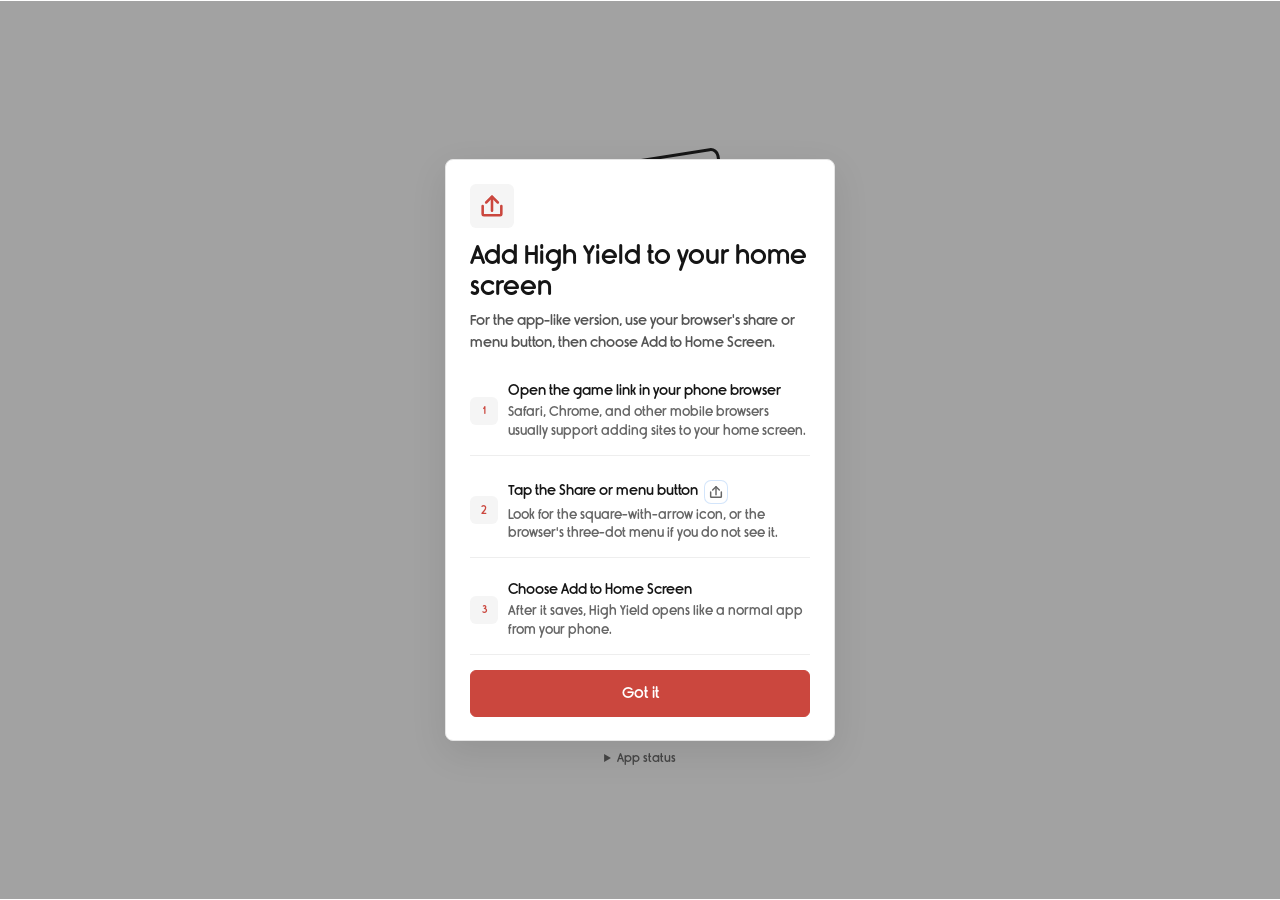
==== commit 8a93850f: "Add files via upload" ====
--- a/index.html
+++ b/index.html
@@ -8647,10 +8647,10 @@
   overlay.style.backgroundColor = kind === 'correct' ? '#41a36a' : '#df554b';
   overlay.animate([
     { opacity: 0 },
-    { opacity: 0.16, offset: 0.22 },
-    { opacity: 0.12, offset: 0.55 },
+    { opacity: 0.38, offset: 0.12 },
+    { opacity: 0.38, offset: 0.55 },
     { opacity: 0 }
-  ], { duration: 340, easing: 'ease-out' });
+  ], { duration: 800, easing: 'ease-out' });
 }
 function captureUndoSnapshot() {
   const termEl = document.getElementById('card-term');
--- a/variant-neo.css
+++ b/variant-neo.css
@@ -102,7 +102,6 @@
 .theme-neo-brutalist .mcat-card,
 .theme-neo-brutalist .insight-card,
 .theme-neo-brutalist .study-takeaway,
-.theme-neo-brutalist .missed-summary,
 .theme-neo-brutalist .team-panel,
 .theme-neo-brutalist .rstat,
 .theme-neo-brutalist .rv-item,
@@ -653,7 +652,6 @@
 .theme-neo-brutalist .rv-header,
 .theme-neo-brutalist .rv-body-inner,
 .theme-neo-brutalist .takeaway-item,
-.theme-neo-brutalist .missed-term-chip,
 .theme-neo-brutalist .team-row,
 .theme-neo-brutalist .launch-check-row,
 .theme-neo-brutalist .add-home-step,
@@ -1704,7 +1702,6 @@
   line-height: 1.1 !important;
 }
 
-.theme-neo-brutalist .missed-summary-top,
 .theme-neo-brutalist .team-row,
 .theme-neo-brutalist .team-history-row,
 .theme-neo-brutalist .acc-label,
@@ -1729,17 +1726,6 @@
   justify-content: center;
   text-align: center;
   overflow-wrap: anywhere;
-}
-
-.theme-neo-brutalist .missed-term-chip {
-  display: inline-flex !important;
-  flex-direction: column;
-  align-items: center !important;
-  justify-content: center !important;
-  gap: 3px;
-  text-align: center !important;
-  line-height: 1.18;
-  box-sizing: border-box;
 }
 
 .theme-neo-brutalist .rv-header {
@@ -2822,3 +2808,220 @@
 html.theme-neo-brutalist.game-active #app::after {
   background: var(--navy);
 }
+
+@supports (-webkit-touch-callout: none) {
+  html.theme-neo-brutalist,
+  html.theme-neo-brutalist body,
+  html.theme-neo-brutalist #app,
+  html.theme-neo-brutalist .screen {
+    min-height: -webkit-fill-available;
+  }
+
+  @media (display-mode: standalone) {
+    html.theme-neo-brutalist,
+    html.theme-neo-brutalist body,
+    html.theme-neo-brutalist #app {
+      height: -webkit-fill-available !important;
+      background-color: var(--app-status-bg, var(--neo-canvas)) !important;
+    }
+  }
+}
+
+/* How-to-play rows: reserve real space for the enlarged neo icons. */
+.theme-neo-brutalist .tutorial-step {
+  display: grid !important;
+  grid-template-columns: 48px minmax(0, 1fr) !important;
+  align-items: center !important;
+  justify-items: start;
+  column-gap: 12px !important;
+  row-gap: 4px;
+  text-align: left !important;
+}
+
+.theme-neo-brutalist .tutorial-step-icon {
+  grid-column: 1;
+  justify-self: start;
+  align-self: center;
+  width: 44px !important;
+  height: 44px !important;
+  min-width: 44px !important;
+  margin: 0 !important;
+  position: relative !important;
+  inset: auto !important;
+  transform: none !important;
+  z-index: 1;
+}
+
+.theme-neo-brutalist .tutorial-step > div:not(.tutorial-step-icon) {
+  grid-column: 2;
+  min-width: 0;
+  width: 100%;
+  margin: 0 !important;
+  padding: 0 !important;
+  text-align: left !important;
+}
+
+.theme-neo-brutalist .tutorial-step strong,
+.theme-neo-brutalist .tutorial-step span {
+  max-width: 100%;
+  overflow-wrap: anywhere;
+}
+
+@media (max-width: 360px) {
+  .theme-neo-brutalist .tutorial-step {
+    grid-template-columns: 42px minmax(0, 1fr) !important;
+    column-gap: 10px !important;
+  }
+
+  .theme-neo-brutalist .tutorial-step-icon {
+    width: 40px !important;
+    height: 40px !important;
+    min-width: 40px !important;
+  }
+}
+
+/* Official iOS/results cleanup: compact order without changing score logic. */
+.theme-neo-brutalist #results > .insight-grid,
+.theme-neo-brutalist #results > .acc-wrap {
+  display: none !important;
+}
+
+.theme-neo-brutalist #results > .results-stats,
+.theme-neo-brutalist #results > .study-takeaway,
+.theme-neo-brutalist #results > .weakness-summary,
+.theme-neo-brutalist #results > .review-scroll {
+  width: min(calc(100% - 28px), 560px);
+}
+
+.theme-neo-brutalist #results .results-stats {
+  display: grid !important;
+  grid-template-columns: repeat(4, minmax(0, 1fr));
+  gap: 8px;
+  padding: 10px 0 0;
+}
+
+.theme-neo-brutalist #results .rstat {
+  min-width: 0;
+  min-height: 72px;
+  grid-template-rows: auto auto auto;
+  gap: 3px;
+  padding: 8px 5px !important;
+}
+
+.theme-neo-brutalist #results .rn {
+  font-size: clamp(22px, 7vw, 36px);
+  min-height: 1em;
+}
+
+.theme-neo-brutalist #results .rl {
+  min-height: 0;
+  font-size: 9px;
+}
+
+.theme-neo-brutalist #results .accuracy-stat .acc-bar {
+  width: min(100%, 58px);
+  height: 5px;
+  margin-top: 2px;
+  border: 2px solid var(--neo-ink);
+  background: var(--neo-paper);
+}
+
+.theme-neo-brutalist #results .accuracy-stat .acc-fill {
+  background: var(--neo-green);
+}
+
+.theme-neo-brutalist #results .study-takeaway {
+  margin-top: 8px;
+  padding: 10px;
+}
+
+.theme-neo-brutalist #results .takeaway-head {
+  margin-bottom: 6px;
+}
+
+.theme-neo-brutalist #results .takeaway-title {
+  font-size: 12px;
+}
+
+.theme-neo-brutalist #results .takeaway-grid {
+  grid-template-columns: 1fr;
+  gap: 0;
+}
+
+.theme-neo-brutalist #results .takeaway-topic {
+  width: 100%;
+  min-height: 0;
+  padding: 8px 10px;
+}
+
+.theme-neo-brutalist #results .takeaway-action {
+  margin-top: 7px;
+  font-size: 11px;
+  line-height: 1.3;
+}
+
+.theme-neo-brutalist #results .weakness-summary {
+  margin-top: 8px;
+  padding: 10px;
+}
+
+.theme-neo-brutalist #results .weakness-summary.active {
+  gap: 7px;
+}
+
+.theme-neo-brutalist #results .weakness-summary-top {
+  gap: 8px;
+}
+
+.theme-neo-brutalist #results .weakness-stat-grid {
+  grid-template-columns: repeat(3, minmax(0, 1fr));
+  gap: 5px;
+}
+
+.theme-neo-brutalist #results .weakness-stat {
+  min-height: 44px;
+  padding: 5px;
+}
+
+.theme-neo-brutalist #results .weakness-stat strong {
+  font-size: 16px;
+}
+
+.theme-neo-brutalist #results .weakness-stat span {
+  font-size: 9px;
+}
+
+.theme-neo-brutalist #results .review-scroll {
+  padding: 8px 0 10px;
+}
+
+.theme-neo-brutalist #results .rv-header {
+  padding: 8px 10px;
+}
+
+.theme-neo-brutalist #results .rv-body-inner {
+  padding: 9px 10px 10px;
+}
+
+.theme-neo-brutalist #team-reset-action:empty {
+  display: none;
+}
+
+.theme-neo-brutalist #team-reset-action .btn {
+  width: 100%;
+}
+
+@media (max-width: 370px) {
+  .theme-neo-brutalist #results .results-stats {
+    gap: 6px;
+  }
+
+  .theme-neo-brutalist #results .rstat {
+    min-height: 66px;
+    padding: 7px 3px !important;
+  }
+
+  .theme-neo-brutalist #results .rn {
+    font-size: clamp(20px, 6.4vw, 30px);
+  }
+}
--- a/minimal.css
+++ b/minimal.css
@@ -0,0 +1,480 @@
+/* Minimal flashcard theme. Gameplay geometry and orientation remain in index.html. */
+#native-privacy-button[hidden] { display: none !important; }
+html.native-ios .screen:not(#game) .nav-bar { padding-top: calc(env(safe-area-inset-top, 0px) + 12px) !important; }
+html.native-ios #results .results-header { padding-top: calc(env(safe-area-inset-top, 0px) + 24px) !important; }
+html.native-ios #results { padding-bottom: env(safe-area-inset-bottom, 0px); }
+/* Feedback uses one foreground tint; the backdrop must stay neutral. */
+html.theme-neo-brutalist #game .game-bg:is(.neutral, .correct, .wrong) {
+  background: #fff !important;
+}
+html.theme-neo-brutalist #game > .flash-overlay.answer-tint {
+  position: absolute;
+  inset: 0;
+  z-index: 100;
+  pointer-events: none;
+  opacity: 0;
+  transition: none;
+}
+html.theme-neo-brutalist #home::before { display: none !important; }
+html.theme-neo-brutalist.game-active #app::before,
+html.theme-neo-brutalist.game-active #app::after { background: #fff !important; }
+html.theme-neo-brutalist #topics #loading-container:not([style*="display: block"]) { display: none !important; }
+html.theme-neo-brutalist #topics .scroll-body > .section-label:first-of-type { font-family: Arial, sans-serif; }
+html.theme-neo-brutalist #topics .ai-status-badge { background: #fff !important; border: 0 !important; box-shadow: none !important; font: 400 11px/1.3 Arial, sans-serif; }
+html.theme-neo-brutalist #home .home-title span { filter: none !important; }
+html.theme-neo-brutalist #home,
+html.theme-neo-brutalist #topics .nav-bar { background: #fff !important; }
+html.theme-neo-brutalist #home .home-title .high,
+html.theme-neo-brutalist #home .home-title .yield { color: #171717 !important; text-shadow: none !important; filter: none !important; text-transform: none !important; -webkit-text-stroke: 0 !important; -webkit-text-fill-color: #171717 !important; }
+html.theme-neo-brutalist #home .home-title { text-transform: none !important; filter: none !important; }
+html.theme-neo-brutalist #home .home-actions > .btn-original.menu-button { border-radius: 6px !important; text-transform: none !important; }
+html.theme-neo-brutalist #home .home-actions > .btn-original.menu-button .menu-button-label { text-transform: none !important; font-family: Arial, sans-serif !important; }
+html.theme-neo-brutalist #home .home-actions > .btn-original.menu-button:not(.primary) { background: #fff !important; }
+html.theme-neo-brutalist #topics .topic-card > div:not(.topic-check):not(.topic-icon) { justify-items: start !important; text-align: left !important; }
+html.theme-neo-brutalist #topics .topic-name,
+html.theme-neo-brutalist #topics .topic-count { margin-left: 0 !important; margin-right: 0 !important; text-align: left !important; font-family: Arial, sans-serif !important; }
+html.theme-neo-brutalist #game .card-category { background: none !important; border: 0 !important; box-shadow: none !important; font-weight: 400 !important; font-size: 16px !important; }
+html.theme-neo-brutalist #game .score-pill.streak { text-shadow: none !important; }
+html.theme-neo-brutalist #game #timer-text { position: absolute !important; top: calc(var(--game-safe-top) + 8px) !important; bottom: auto !important; left: 50% !important; transform: translateX(-50%) !important; border: 0 !important; background: none !important; box-shadow: none !important; padding: 0 !important; }
+html.theme-neo-brutalist {
+  --font-heading: Arial, Helvetica, sans-serif;
+  --font-body: Arial, Helvetica, sans-serif;
+  --font-gameplay: Arial, Helvetica, sans-serif;
+  --bg-primary: #fff; --bg-secondary: #f5f5f5; --bg-card: #fff;
+  --text-primary: #171717; --text-secondary: #555; --text-dim: #666;
+  --neo-canvas: #fff; --neo-paper: #fff; --neo-ink: #171717;
+  --neo-red: #cb473e; --red: #cb473e; --orange: #cb473e;
+  --neo-yellow: #f5f5f5; --neo-violet: #f5f5f5; --neo-green: #e5f0e8;
+  --neo-border-heavy: 1px; --neo-border: 1px;
+  --neo-shadow-small: none; --neo-shadow-medium: none; --neo-shadow-large: none;
+  background: #fff;
+}
+.theme-neo-brutalist body, .theme-neo-brutalist .screen { background: #fff !important; }
+.theme-neo-brutalist .screen { font-family: Arial, Helvetica, sans-serif; }
+.theme-neo-brutalist .btn, .theme-neo-brutalist .btn-original,
+.theme-neo-brutalist .nav-back, .theme-neo-brutalist .premium-mini {
+  border: 1px solid #b6b6b6 !important; border-radius: 6px !important;
+  box-shadow: none !important; text-transform: none; letter-spacing: 0;
+  font-weight: 600 !important; background: #fff !important; color: #171717 !important;
+}
+.theme-neo-brutalist .btn-primary { background: #cb473e !important; color: #fff !important; border-color: #cb473e !important; }
+.theme-neo-brutalist .nav-bar { background: #fff; box-shadow: none; border: 0; }
+.theme-neo-brutalist .nav-back { border: 0 !important; }
+.theme-neo-brutalist .icon-badge, .theme-neo-brutalist .mode-icon { background: transparent !important; border: 0 !important; box-shadow: none !important; }
+.theme-neo-brutalist #home { padding: max(32px, env(safe-area-inset-top)) 24px max(24px, env(safe-area-inset-bottom)) !important; overflow-y: auto !important; }
+.theme-neo-brutalist #home .home-top-brand,
+.theme-neo-brutalist #home .home-status-row,
+.theme-neo-brutalist #home .home-badge,
+.theme-neo-brutalist #home .premed-float-field { display: none !important; }
+.theme-neo-brutalist #home .home-header { padding: 0 !important; margin: auto auto 0 !important; width: 100%; max-width: 390px; flex: none; }
+.theme-neo-brutalist #home .flashcard-logo { display: flex !important; flex-direction: column; align-items: center; justify-content: center; width: 100% !important; height: auto !important; min-height: 0 !important; padding: 0 !important; margin: 0 !important; isolation: auto; }
+.theme-neo-brutalist #home .flashcard-logo::before { content: ''; display: block; width: 158px; height: 112px; margin: 20px auto 28px; background: url('icons/minimal-cards.svg') center / contain no-repeat; }
+.theme-neo-brutalist #home .home-title { display: flex !important; flex-direction: row !important; justify-content: center !important; gap: 10px !important; width: 100% !important; height: auto !important; padding: 0 !important; margin: 0 !important; transform: none !important; background: none !important; border: 0 !important; box-shadow: none !important; font: 700 46px/1.12 Arial, sans-serif !important; letter-spacing: 0 !important; }
+.theme-neo-brutalist #home .home-title::before, .theme-neo-brutalist #home .home-title::after { display: none !important; }
+.theme-neo-brutalist #home .home-title span { display: inline !important; font: inherit !important; color: #171717 !important; background: none !important; border: 0 !important; padding: 0 !important; margin: 0 !important; text-shadow: none !important; -webkit-text-stroke: 0 !important; transform: none !important; animation: none !important; }
+.theme-neo-brutalist #home .home-sub { font: 400 24px/1.3 Arial, sans-serif; margin: 10px 0 0; color: #171717 !important; text-transform: none; letter-spacing: 0; }
+.theme-neo-brutalist #home .home-actions { display: grid !important; grid-template-columns: 1fr 1fr; width: 100%; max-width: 360px; margin: 0 auto !important; gap: 14px 0 !important; }
+.theme-neo-brutalist #home .menu-button { display: flex !important; align-items: center !important; justify-content: center !important; padding: 12px !important; min-height: 48px !important; height: auto !important; width: 100% !important; max-width: none !important; transform: none !important; }
+.theme-neo-brutalist #home .menu-button-label { font: 600 18px/1.3 Arial, sans-serif !important; position: static !important; transform: none !important; padding: 0 !important; margin: 0 !important; background: none !important; border: 0 !important; box-shadow: none !important; }
+.theme-neo-brutalist #home .menu-button.primary { grid-column: 1 / -1; background: #cb473e !important; border-color: #cb473e !important; color: white !important; }
+.theme-neo-brutalist #daily-home-btn { grid-column: 1 / -1; }
+.theme-neo-brutalist #home .menu-button:nth-child(3), .theme-neo-brutalist #home .menu-button:last-child { border: 0 !important; margin-top: 12px; }
+.theme-neo-brutalist #home .menu-button:nth-child(3) .menu-button-label, .theme-neo-brutalist #home .menu-button:last-child .menu-button-label { font-size: 15px !important; font-weight: 400 !important; }
+.theme-neo-brutalist #home .home-more { grid-column: 1 / -1; grid-row: 4; }
+.theme-neo-brutalist #home .home-launch { width: 100%; max-width: 360px; margin: 8px auto auto; }
+.home-more summary, .home-launch summary { cursor: pointer; color: #666; font-size: 12px; padding: 8px; text-align: center; }
+.theme-neo-brutalist #home .premium-bundle, .theme-neo-brutalist #home .launch-card { width: 100%; margin: 8px 0; background: #fff !important; border: 1px solid #ddd !important; box-shadow: none !important; }
+.deck-intro { padding: 25px 0 28px; text-align: center; }
+.deck-intro h1 { font-size: 25px; line-height: 1.25; margin-bottom: 10px; }
+.deck-intro p { font-size: 16px; color: #555; }
+.theme-neo-brutalist #topics .topics-grid { display: flex !important; flex-direction: column; gap: 0 !important; }
+.theme-neo-brutalist #topics .topic-card { display: grid !important; grid-template-columns: 38px minmax(0,1fr) 24px; align-items: center; gap: 14px; width: 100%; min-height: 72px !important; padding: 14px 4px !important; border: 0 !important; border-bottom: 1px solid #d9d9d9 !important; border-radius: 0 !important; box-shadow: none !important; background: #fff !important; transform: none !important; }
+.theme-neo-brutalist #topics .topic-card::before, .theme-neo-brutalist #topics .topic-card::after { display: none !important; }
+.theme-neo-brutalist #topics .topic-icon { grid-column: 1; grid-row: 1; width: 36px !important; height: 32px !important; margin: 0 !important; border: 0 !important; box-shadow: none !important; background: url('icons/minimal-cards.svg') center / contain no-repeat !important; }
+.theme-neo-brutalist #topics .topic-icon svg { visibility: hidden; }
+.theme-neo-brutalist #topics .topic-card > div:last-child { grid-column: 2; grid-row: 1; text-align: left; min-width: 0; }
+.theme-neo-brutalist #topics .topic-name { color: #171717 !important; font: 500 19px/1.25 Arial, sans-serif; text-align: left !important; }
+.theme-neo-brutalist #topics .topic-desc { display: none; }
+.theme-neo-brutalist #topics .topic-count { margin-top: 4px; font-size: 11px; color: #666 !important; }
+.theme-neo-brutalist #topics .topic-check { position: static !important; grid-column: 3; grid-row: 1; width: 22px; height: 22px; display: grid; place-items: center; opacity: 1 !important; border: 1px solid #555 !important; border-radius: 4px !important; background: #fff !important; color: transparent !important; box-shadow: none !important; }
+.theme-neo-brutalist #topics .selected .topic-check { background: #cb473e !important; color: #fff !important; border-color: #cb473e !important; }
+.theme-neo-brutalist #topics .start-bar { background: #fff; border-top: 1px solid #eee; box-shadow: none; }
+.theme-neo-brutalist #game, .theme-neo-brutalist #game.active, .theme-neo-brutalist #game .game-bg { background: #fff !important; }
+.theme-neo-brutalist #game .game-dog { display: none !important; }
+.theme-neo-brutalist #game .game-hud { border-bottom: 1px solid #ddd; padding-bottom: 6px; color: #171717 !important; }
+.theme-neo-brutalist #game .game-hud-left .btn { background: #fff !important; color: #171717 !important; border: 0 !important; min-height: 32px; }
+.theme-neo-brutalist #game .hud-mode-chip { display: none !important; }
+.theme-neo-brutalist #game .score-hud { background: none !important; border: 0 !important; box-shadow: none !important; padding: 0 !important; }
+.theme-neo-brutalist #game .score-pill { display: none !important; }
+.theme-neo-brutalist #game .score-pill.streak { display: flex !important; color: #555 !important; background: none !important; border: 0 !important; box-shadow: none !important; font-size: 14px; }
+.theme-neo-brutalist #game .card-term { background: #fff !important; border: 0 !important; border-radius: 0 !important; box-shadow: none !important; color: #171717 !important; }
+.theme-neo-brutalist #game .term-text { color: #171717 !important; text-shadow: none !important; font-family: Arial, sans-serif !important; font-weight: 700; }
+.theme-neo-brutalist #game .card-category { color: #666 !important; font-family: Arial, sans-serif; }
+.theme-neo-brutalist #game #timer-text { color: #171717 !important; font: 700 24px/1 Arial, sans-serif !important; }
+.theme-neo-brutalist #game .tap-hints span { border: 0 !important; border-radius: 6px !important; box-shadow: none !important; font: 600 18px/1.2 Arial, sans-serif !important; padding: 12px 24px !important; }
+.theme-neo-brutalist #game .tap-hints .skip { background: #fff !important; color: #171717 !important; }
+.theme-neo-brutalist #game .tap-hints .got { background: #cb473e !important; color: #fff !important; }
+@media(max-width: 370px) { .theme-neo-brutalist #home .home-title { font-size: 40px !important; } }
+@media(max-height: 740px) { .theme-neo-brutalist #home .flashcard-logo::before { width: 120px; height: 84px; margin: 8px auto 16px; } }
+/* Shared finishing details keep the compact controls legible and predictable. */
+html.theme-neo-brutalist .screen button,
+html.theme-neo-brutalist .screen input,
+html.theme-neo-brutalist .screen select,
+html.theme-neo-brutalist .screen summary {
+  font-family: Arial, Helvetica, sans-serif !important;
+  letter-spacing: 0 !important;
+}
+html.theme-neo-brutalist button:focus-visible,
+html.theme-neo-brutalist summary:focus-visible,
+html.theme-neo-brutalist input:focus-visible,
+html.theme-neo-brutalist select:focus-visible {
+  outline: 2px solid #cb473e !important;
+  outline-offset: 3px !important;
+}
+html.theme-neo-brutalist #home .home-actions > .menu-button .menu-button-label {
+  font-weight: 600 !important;
+}
+html.theme-neo-brutalist #home .home-more summary,
+html.theme-neo-brutalist #home .home-launch summary {
+  min-height: 44px;
+  padding: 14px 8px;
+}
+html.theme-neo-brutalist #home .home-launch { margin-top: 0; }
+html.theme-neo-brutalist #topics .topic-card.selected { background: #fff9f8 !important; }
+html.theme-neo-brutalist #topics .topic-count { font-size: 12px; line-height: 1.4; }
+html.theme-neo-brutalist #topics .nav-title { font: 600 18px/1.3 Arial, sans-serif; }
+html.theme-neo-brutalist #topics .start-bar { padding-bottom: max(16px, env(safe-area-inset-bottom)); }
+html.theme-neo-brutalist #game .game-hud-left { gap: 4px; }
+html.theme-neo-brutalist #game .game-hud-left .btn {
+  min-width: 44px;
+  min-height: 36px;
+  padding: 8px 10px !important;
+  font: 500 14px/1.2 Arial, sans-serif !important;
+  box-shadow: none !important;
+  transform: none !important;
+}
+html.theme-neo-brutalist #game #undo-card-btn:disabled {
+  color: #888 !important;
+  opacity: 0.6;
+  cursor: default;
+}
+html.theme-neo-brutalist #game .score-pill.streak {
+  font: 400 14px/1.2 Arial, sans-serif !important;
+  gap: 5px;
+}
+html.theme-neo-brutalist #game #timer-text {
+  grid-area: auto !important;
+  align-self: start !important;
+  justify-self: auto !important;
+  min-height: 28px;
+  font-variant-numeric: tabular-nums;
+}
+html.theme-neo-brutalist #game #timer-text[data-urgency="warning"] { color: #9a5b14 !important; }
+html.theme-neo-brutalist #game #timer-text[data-urgency="urgent"] { color: #bd302b !important; }
+html.theme-neo-brutalist #game .term-feedback,
+html.theme-neo-brutalist #game .term-feedback-sub { font-family: Arial, sans-serif !important; text-shadow: none !important; }
+@media (hover: hover) {
+  html.theme-neo-brutalist #topics .topic-card:hover { background: #f7f7f7 !important; }
+  html.theme-neo-brutalist #game .game-hud-left .btn:not(:disabled):hover { background: #f4f4f4 !important; }
+}
+/* A larger wordmark with a quieter, compact action group. */
+html.theme-neo-brutalist #home .home-title {
+  font-family: 'Rimouski', Arial, sans-serif !important;
+  font-size: 56px !important;
+  font-weight: 700 !important;
+  gap: 12px !important;
+}
+html.theme-neo-brutalist #home .home-sub,
+html.theme-neo-brutalist #home .home-actions > .btn-original.menu-button .menu-button-label,
+html.theme-neo-brutalist #home summary {
+  font-family: 'Rimouski', Arial, sans-serif !important;
+}
+html.theme-neo-brutalist #home .flashcard-logo::before {
+  width: 200px;
+  height: 150px;
+  margin: 16px auto 28px;
+}
+html.theme-neo-brutalist #home .home-sub { margin-bottom: 34px; font-size: 21px; }
+html.theme-neo-brutalist #home .home-actions { max-width: 290px; gap: 12px 0 !important; }
+html.theme-neo-brutalist #home .home-actions > .btn-original.menu-button {
+  min-height: 44px !important;
+  padding: 9px 12px !important;
+}
+html.theme-neo-brutalist #home .home-actions > .btn-original.menu-button .menu-button-label { font-size: 16px !important; }
+html.theme-neo-brutalist #home .home-actions > .btn-original.menu-button:nth-child(3) .menu-button-label,
+html.theme-neo-brutalist #home .home-actions > .btn-original.menu-button:last-child .menu-button-label { font-size: 14px !important; }
+@media(max-width: 390px) {
+  html.theme-neo-brutalist #home .home-title { font-size: 50px !important; gap: 10px !important; }
+}
+@media(max-width: 350px) {
+  html.theme-neo-brutalist #home .home-title { font-size: 44px !important; }
+}
+@media(max-height: 740px) {
+  html.theme-neo-brutalist #home .flashcard-logo::before { width: 168px; height: 126px; margin: 8px auto 20px; }
+  html.theme-neo-brutalist #home .home-sub { margin-bottom: 26px; }
+}
+/* The same quiet surface language across setup, recap, progress and dialogs. */
+html.theme-neo-brutalist {
+  --font-heading: 'Rimouski', Arial, sans-serif;
+  --font-body: 'Rimouski', Arial, sans-serif;
+  --border: #e2e2e2;
+}
+html.theme-neo-brutalist .screen:not(#game),
+html.theme-neo-brutalist :is(.tutorial-card, .install-thanks-card, .add-home-card) {
+  font-family: 'Rimouski', Arial, sans-serif;
+  color: #242424;
+}
+html.theme-neo-brutalist .screen:not(#game) :is(button, input, select, textarea, summary) {
+  font-family: 'Rimouski', Arial, sans-serif !important;
+}
+html.theme-neo-brutalist .screen:not(#game) .nav-bar {
+  background: #fff !important;
+  border: 0 !important;
+  border-bottom: 1px solid #eee !important;
+  box-shadow: none !important;
+  gap: 12px;
+}
+html.theme-neo-brutalist .nav-title { font: 600 18px/1.3 'Rimouski', Arial, sans-serif !important; }
+html.theme-neo-brutalist .section-label {
+  color: #666 !important;
+  font: 500 12px/1.4 'Rimouski', Arial, sans-serif;
+  text-transform: none !important;
+  letter-spacing: 0 !important;
+  padding-top: 20px;
+  padding-bottom: 10px;
+}
+html.theme-neo-brutalist :is(.settings-card, .mini-panel, .bank-note, .ai-options, .ai-status,
+  .generated-deck, .upload-zone, .file-pill-ai, .gen-term-item, .badge-card, .rv-item) {
+  border: 1px solid #e2e2e2 !important;
+  border-radius: 8px !important;
+  background: #fff !important;
+  box-shadow: none !important;
+}
+html.theme-neo-brutalist :is(.settings-card, .mini-panel, .ai-options) { padding: 16px !important; }
+html.theme-neo-brutalist :is(.settings-sub, .mode-sub, .opt-sub, .cycle-reset-note, .mini-panel-sub,
+  .rv-cat, .dash-sub, .daily-panel-sub, .reward-copy, .ai-hero-sub, .ad-break-sub) {
+  font-size: 13px !important;
+  line-height: 1.5 !important;
+  font-weight: 400 !important;
+  color: #666 !important;
+}
+html.theme-neo-brutalist :is(.settings-lbl, .mode-name, .opt-label, .daily-panel-title) {
+  font: 500 16px/1.3 'Rimouski', Arial, sans-serif !important;
+}
+html.theme-neo-brutalist .settings-row {
+  gap: 16px;
+  padding: 14px 0;
+  border-color: #eee;
+  text-align: left;
+}
+html.theme-neo-brutalist .settings-row > div { min-width: 0; }
+html.theme-neo-brutalist .settings-row input[type=range] { width: 110px; flex: 0 0 110px; accent-color: #cb473e; }
+html.theme-neo-brutalist :is(.opt-select, .team-input, .prompt-textarea) {
+  background: #fafafa !important;
+  color: #242424 !important;
+  border: 1px solid #ccc !important;
+  border-radius: 6px !important;
+  box-shadow: none !important;
+  font-size: 16px;
+  min-height: 44px;
+}
+html.theme-neo-brutalist .toggle-track { background: #ddd !important; border: 0 !important; box-shadow: none !important; border-radius: 20px !important; }
+html.theme-neo-brutalist .toggle-track::after { background: #fff !important; border: 0 !important; box-shadow: 0 1px 3px #0002 !important; border-radius: 50% !important; }
+html.theme-neo-brutalist .toggle-switch input:checked + .toggle-track { background: #cb473e !important; }
+html.theme-neo-brutalist .toggle-switch input:focus-visible + .toggle-track { outline: 2px solid #cb473e; outline-offset: 3px; }
+html.theme-neo-brutalist #topics .mode-grid { grid-template-columns: minmax(0,1fr); gap: 8px; }
+html.theme-neo-brutalist #topics .mode-card {
+  border: 1px solid #e2e2e2 !important;
+  border-radius: 8px !important;
+  background: #fff !important;
+  box-shadow: none !important;
+  padding: 14px 12px !important;
+  grid-template-columns: 32px minmax(0,1fr) auto !important;
+  gap: 12px !important;
+  text-align: left !important;
+}
+html.theme-neo-brutalist #topics .mode-card.selected { border-color: #cb473e !important; background: #fff9f8 !important; }
+html.theme-neo-brutalist #topics .mode-card > div:not(.mode-icon):not(.mode-side):not(.weak-mode-marker) { text-align: left !important; justify-items: start !important; }
+html.theme-neo-brutalist :is(.mode-tag, .diff-badge, .takeaway-pill, .achievement-chip, .rv-meta-pill, .subtopic-chip, .daily-chip) {
+  background: #f4f4f4 !important;
+  color: #555 !important;
+  border: 0 !important;
+  border-radius: 5px !important;
+  box-shadow: none !important;
+  font-weight: 500 !important;
+  text-transform: none !important;
+  letter-spacing: 0 !important;
+}
+html.theme-neo-brutalist .btn { min-height: 44px; font-size: 15px; gap: 8px; line-height: 1.35; }
+html.theme-neo-brutalist .btn-secondary { border-color: #ddd !important; }
+html.theme-neo-brutalist .btn-danger { color: #b3332d !important; background: #fff !important; border-color: #e8b7b3 !important; }
+html.theme-neo-brutalist .btn:active { transform: scale(.985) !important; }
+html.theme-neo-brutalist :is(.results-dog, .dashboard-dog, .reward-dog, .tutorial-mascot) { display: none !important; }
+html.theme-neo-brutalist #results .results-header { padding: 28px 12px 4px; }
+html.theme-neo-brutalist #results .results-trophy { font: 500 16px/1.4 'Rimouski', Arial, sans-serif !important; margin-bottom: 10px; }
+html.theme-neo-brutalist #results .results-title { font: 700 27px/1.25 'Rimouski', Arial, sans-serif !important; background: none !important; color: #242424 !important; -webkit-text-fill-color: #242424 !important; }
+html.theme-neo-brutalist #results :is(.mcat-card, .study-takeaway, .weakness-summary, .team-panel),
+html.theme-neo-brutalist :is(.dash-hero, .reward-card, .launch-check-card, .ai-hero, .daily-panel) {
+  background: #fff !important;
+  border: 0 !important;
+  border-radius: 0 !important;
+  box-shadow: none !important;
+  padding: 20px 12px !important;
+}
+html.theme-neo-brutalist #results :is(.study-takeaway, .weakness-summary, .team-panel) { border-top: 1px solid #e5e5e5 !important; margin-top: 16px; }
+html.theme-neo-brutalist #results .mcat-number,
+html.theme-neo-brutalist .dash-score { font: 700 56px/1.15 'Rimouski', Arial, sans-serif !important; color: #242424 !important; }
+html.theme-neo-brutalist #results .mcat-label { font-size: 11px; font-weight: 400; letter-spacing: 0; text-transform: none; }
+html.theme-neo-brutalist #results .mcat-detail { font-size: 12px; font-weight: 400; line-height: 1.4; color: #666; }
+html.theme-neo-brutalist #results .rstat,
+html.theme-neo-brutalist .dash-stat,
+html.theme-neo-brutalist #results .weakness-stat {
+  background: #f7f7f7 !important;
+  border: 0 !important;
+  border-radius: 6px !important;
+  box-shadow: none !important;
+  min-width: 0;
+}
+html.theme-neo-brutalist #results .rstat:first-child { background: #edf5ef !important; }
+html.theme-neo-brutalist #results .rn { font: 600 26px/1.2 'Rimouski', Arial, sans-serif !important; color: #242424 !important; }
+html.theme-neo-brutalist #results .rn.is-zero-word { font-size: 22px !important; }
+html.theme-neo-brutalist :is(.rl, .dash-stat-l) { text-transform: none !important; letter-spacing: 0 !important; font-size: 11px !important; color: #666 !important; }
+html.theme-neo-brutalist #results .review-scroll { padding-top: 20px; }
+html.theme-neo-brutalist #results .rv-label { font: 600 16px/1.4 'Rimouski', Arial, sans-serif; text-transform: none; letter-spacing: 0; margin: 14px 0 10px; }
+html.theme-neo-brutalist #results .rv-item { margin-bottom: 10px; overflow: hidden; }
+html.theme-neo-brutalist #results .rv-header { padding: 14px !important; }
+html.theme-neo-brutalist #results .rv-term { font: 500 16px/1.3 'Rimouski', Arial, sans-serif; }
+html.theme-neo-brutalist #results .rv-body-inner { padding: 0 14px 16px !important; font-size: 14px; line-height: 1.6; }
+html.theme-neo-brutalist #results .results-actions { background: #fff !important; gap: 10px; padding-top: 22px; border-top: 1px solid #eee; }
+html.theme-neo-brutalist #results :is(.takeaway-topic, .team-row, .team-callout, .team-history) { background: #fff !important; border: 0 !important; box-shadow: none !important; }
+html.theme-neo-brutalist .dash-hero { text-align: center; }
+html.theme-neo-brutalist .dash-score { padding: 0 !important; margin: 0 !important; }
+html.theme-neo-brutalist .dash-stat-n { font: 600 26px/1.25 'Rimouski', Arial, sans-serif !important; overflow-wrap: anywhere; }
+html.theme-neo-brutalist :is(.badge-card, .mastery-item) { padding: 14px; }
+html.theme-neo-brutalist .badge-icon { background: #f5f5f5 !important; border: 0 !important; box-shadow: none !important; }
+html.theme-neo-brutalist :is(.reward-title, .launch-title-big, .ai-hero-title, .ad-break-title) { font: 600 28px/1.2 'Rimouski', Arial, sans-serif !important; }
+html.theme-neo-brutalist .reward-streak-number { font: 700 64px/1.2 'Rimouski', Arial, sans-serif; color: #cb473e; }
+html.theme-neo-brutalist :is(.launch-check-row, .mastery-item) { border: 0 !important; border-bottom: 1px solid #eee !important; border-radius: 0 !important; box-shadow: none !important; background: #fff !important; }
+html.theme-neo-brutalist #countdown { background: #fff !important; }
+html.theme-neo-brutalist #countdown .countdown-card { background: #fff !important; border: 0 !important; box-shadow: none !important; }
+html.theme-neo-brutalist #countdown :is(.rotate-text, .cd-num) { font-family: 'Rimouski', Arial, sans-serif !important; text-shadow: none !important; }
+html.theme-neo-brutalist #countdown .rotate-text { font-size: 26px !important; text-transform: none !important; }
+html.theme-neo-brutalist #countdown .cd-num { color: #cb473e !important; }
+html.theme-neo-brutalist #countdown :is(.cd-step, .cd-step-n, .rotate-icon) { border: 0 !important; box-shadow: none !important; background: #f7f7f7 !important; color: #242424 !important; }
+html.theme-neo-brutalist :is(.tutorial-overlay, .add-home-overlay, .install-thanks-overlay) { background: #17171766 !important; backdrop-filter: none !important; padding: max(16px, env(safe-area-inset-top)) 16px max(16px, env(safe-area-inset-bottom)); }
+html.theme-neo-brutalist :is(.tutorial-card, .add-home-card, .install-thanks-card, .ad-break-card) {
+  background: #fff !important; border: 1px solid #e5e5e5 !important;
+  border-radius: 8px !important; box-shadow: 0 12px 36px #00000018 !important;
+  padding: 24px !important; max-width: 440px; max-height: 88dvh; overflow-y: auto;
+}
+html.theme-neo-brutalist :is(.tutorial-title, .add-home-title, .install-thanks-title) { font: 600 26px/1.2 'Rimouski', Arial, sans-serif !important; text-align: left !important; }
+html.theme-neo-brutalist :is(.tutorial-copy, .add-home-copy, .install-thanks-copy) { font: 400 14px/1.55 'Rimouski', Arial, sans-serif !important; color: #555 !important; text-align: left !important; }
+html.theme-neo-brutalist :is(.tutorial-step, .add-home-step) { background: #fff !important; border: 0 !important; border-bottom: 1px solid #eee !important; box-shadow: none !important; border-radius: 0 !important; padding: 14px 0 !important; }
+html.theme-neo-brutalist :is(.tutorial-step-icon, .add-home-step-num, .add-home-icon) { border: 0 !important; border-radius: 6px !important; box-shadow: none !important; background: #f5f5f5 !important; color: #cb473e !important; }
+html.theme-neo-brutalist :is(.tutorial-step, .add-home-step) strong { font: 500 14px/1.4 'Rimouski', Arial, sans-serif; }
+html.theme-neo-brutalist :is(.tutorial-step, .add-home-step) span { font-size: 13px; line-height: 1.45; color: #666; }
+html.theme-neo-brutalist #results .rstat:nth-child(3) { background: #fbefee !important; }
+html.theme-neo-brutalist #results .accuracy-stat .acc-bar { border: 0 !important; height: 3px; background: #ddd; }
+html.theme-neo-brutalist #results .accuracy-stat .acc-fill { background: #608c6c; }
+html.theme-neo-brutalist #dashboard .dash-stat-n { color: #242424 !important; }
+html.theme-neo-brutalist #streak-reward .reward-streak-number { background: #fff4f2 !important; border: 0 !important; border-radius: 8px !important; box-shadow: none !important; color: #bd4037 !important; }
+html.theme-neo-brutalist :is(.ai-hero-icon, .upload-icon, .upload-title) { color: #cb473e !important; }
+html.theme-neo-brutalist #topics .weak-mode-marker { background: #f5f5f5 !important; border: 0 !important; border-radius: 5px !important; box-shadow: none !important; padding: 4px !important; min-width: 0; width: 32px; }
+html.theme-neo-brutalist #topics .weak-mode-marker span { display: none; }
+html.theme-neo-brutalist #topics .weak-mode-marker strong { font: 500 10px/1.2 'Rimouski', Arial, sans-serif; }
+html.theme-neo-brutalist #topics .mode-side { min-width: 0; }
+html.theme-neo-brutalist #topics .mode-start-btn { border: 1px solid #ccc !important; border-radius: 6px !important; box-shadow: none !important; background: #fff !important; padding: 8px !important; min-height: 36px; font-size: 11px; }
+/* One short screen fade avoids competing, staggered child animations. */
+@keyframes minimalScreenIn { from { opacity: 0; } to { opacity: 1; } }
+html.theme-neo-brutalist .screen.active:not(#game):not(#countdown) { animation: minimalScreenIn 180ms ease-out !important; }
+html.theme-neo-brutalist .screen:not(#game):not(#countdown) :is(.topic-card, .mode-card, .badge-card, .rv-item, .rstat),
+html.theme-neo-brutalist .screen.active:not(#game):not(#countdown) > * { animation: none !important; }
+html.theme-neo-brutalist .btn, html.theme-neo-brutalist .topic-card { transition: background-color 140ms ease, border-color 140ms ease, transform 140ms ease !important; }
+@media(max-width: 370px) {
+  html.theme-neo-brutalist .settings-row { gap: 10px; }
+  html.theme-neo-brutalist .settings-row input[type=range] { width: 90px; flex-basis: 90px; }
+  html.theme-neo-brutalist :is(.tutorial-card, .add-home-card, .install-thanks-card) { padding: 20px !important; }
+}
+/* Setup and recap share a quiet, readable rhythm without changing game geometry. */
+html.theme-neo-brutalist #round-recovery:not([hidden]) {
+  width: 100%; max-width: 290px; margin-inline: auto; flex-shrink: 0;
+  display: grid; gap: 8px; padding: 16px 0;
+  border-block: 1px solid #e5e5e5; margin-bottom: 16px; text-align: center;
+}
+html.theme-neo-brutalist #round-recovery[hidden] { display: none; }
+html.theme-neo-brutalist #round-recovery p { font-size: 13px; line-height: 1.5; color: #666; margin-bottom: 8px; }
+html.theme-neo-brutalist #topics .scroll-body {
+  width: 100%; max-width: 600px; margin-inline: auto; padding-inline: 24px !important;
+}
+html.theme-neo-brutalist .deck-intro { text-align: left; padding: 24px 0 16px; }
+html.theme-neo-brutalist .deck-intro h1 { font-size: 28px; margin-bottom: 8px; }
+html.theme-neo-brutalist .deck-intro p { font-size: 15px; color: #666; }
+html.theme-neo-brutalist #topics .topics-grid { margin-inline: 0 !important; }
+html.theme-neo-brutalist #topics .topic-card {
+  grid-template-columns: 28px minmax(0, 1fr) 24px;
+  gap: 12px; padding: 16px 8px !important; min-height: 76px !important;
+}
+html.theme-neo-brutalist #topics .topic-icon {
+  width: 24px !important; height: 24px !important; background: none !important;
+  color: #666 !important; display: grid; place-items: center;
+}
+html.theme-neo-brutalist #topics .topic-icon svg { visibility: visible; width: 22px; height: 22px; }
+html.theme-neo-brutalist #topics .topic-name { font-size: 17px !important; line-height: 1.35; }
+html.theme-neo-brutalist #topics .topic-count { margin-top: 4px; }
+html.theme-neo-brutalist #topics .topic-card.selected .topic-icon { color: #b83e36 !important; }
+html.theme-neo-brutalist #topics .mode-grid { margin-inline: 0 !important; }
+html.theme-neo-brutalist #topics .mode-card { transform: none !important; min-height: 76px; }
+html.theme-neo-brutalist #topics .mode-sub { font-size: 12px !important; margin-top: 4px; }
+html.theme-neo-brutalist #topics .round-duration { margin: 0; border-bottom: 1px solid #e5e5e5; }
+html.theme-neo-brutalist #topics .round-more { margin: 8px 0 24px; border-top: 1px solid #e5e5e5; }
+html.theme-neo-brutalist #topics .round-more > summary {
+  padding: 16px 0; min-height: 52px; cursor: pointer; font-size: 15px; color: #555;
+}
+html.theme-neo-brutalist #topics .round-more .settings-card {
+  margin-inline: 0 !important; border: 0 !important; border-bottom: 1px solid #eee !important;
+  border-radius: 0 !important; padding: 0 0 16px !important;
+}
+html.theme-neo-brutalist #topics .start-bar { padding: 16px 24px max(16px, env(safe-area-inset-bottom)) !important; }
+html.theme-neo-brutalist #topics #start-ui-wrapper { max-width: 552px; margin-inline: auto; }
+html.theme-neo-brutalist #topics #start-btn { min-height: 48px; }
+html.theme-neo-brutalist #results .results-header { padding-top: 32px; }
+html.theme-neo-brutalist #results .results-sub { font-size: 13px; line-height: 1.5; color: #666; margin-top: 8px; }
+html.theme-neo-brutalist #results .mcat-card { padding: 24px 16px !important; }
+html.theme-neo-brutalist #results .mcat-number { font-size: 64px !important; font-variant-numeric: tabular-nums; }
+html.theme-neo-brutalist #results .results-stats {
+  display: grid; grid-template-columns: repeat(4, minmax(0, 1fr)); gap: 8px; padding: 0 16px;
+}
+html.theme-neo-brutalist #results .rstat {
+  display: flex; flex-direction: column; align-items: center; justify-content: center;
+  gap: 6px; min-height: 80px; padding: 12px 4px !important; position: relative;
+}
+html.theme-neo-brutalist #results .rn { margin: 0 !important; font-size: 24px !important; }
+html.theme-neo-brutalist #results .accuracy-stat .acc-bar { position: absolute; bottom: 6px; width: 48%; margin: 0; }
+html.theme-neo-brutalist #results .review-scroll { padding: 16px; }
+html.theme-neo-brutalist #results .rv-item {
+  border: 0 !important; border-bottom: 1px solid #e5e5e5 !important;
+  border-radius: 0 !important; margin: 0;
+}
+html.theme-neo-brutalist #results .rv-header { min-height: 56px; padding: 12px 0 !important; border: 0 !important; }
+html.theme-neo-brutalist #results .rv-body-inner { padding: 0 0 16px !important; border: 0 !important; }
+html.theme-neo-brutalist #results .results-actions { display: grid; grid-template-columns: repeat(2, minmax(0, 1fr)); gap: 8px; padding: 16px !important; }
+html.theme-neo-brutalist #results .results-actions > :is(#play-again-btn, #review-missed-btn, #streak-reward-btn, #team-reset-action) { grid-column: 1 / -1; }
+html.theme-neo-brutalist #results #team-reset-action:empty { display: none; }
+html.theme-neo-brutalist #results #play-again-btn { min-height: 48px; }
+html.theme-neo-brutalist #results .results-actions > .btn-secondary:not(#review-missed-btn):not(#streak-reward-btn) { border-color: transparent !important; font-size: 14px; }
+html.theme-neo-brutalist #results #practice-weak-btn { background: #fff !important; border-color: #ddd !important; color: #242424 !important; }
+html.theme-neo-brutalist :is(.nav-back, .mode-start-btn) { min-height: 44px !important; }
+html.theme-neo-brutalist input[type=range] { min-height: 44px; cursor: pointer; }
+html.theme-neo-brutalist :is(.btn, .menu-button):disabled { opacity: .5; cursor: not-allowed; transform: none !important; }
+html.theme-neo-brutalist :is(.topic-card, .mode-card):focus-visible { outline: 2px solid #cb473e; outline-offset: 2px; }
+@media(hover: hover) {
+  html.theme-neo-brutalist .btn-secondary:hover { background: #f5f5f5 !important; }
+  html.theme-neo-brutalist .btn-primary:not(:disabled):hover { background: #b83e36 !important; }
+  html.theme-neo-brutalist #topics .topic-card.selected:hover { background: #fff2ef !important; }
+}
+@media(max-width: 370px) {
+  html.theme-neo-brutalist #topics .scroll-body { padding-inline: 16px !important; }
+  html.theme-neo-brutalist #results .results-stats { gap: 6px; }
+  html.theme-neo-brutalist #results .rn { font-size: 22px !important; }
+}
+@media(prefers-reduced-motion: reduce) { html.theme-neo-brutalist .screen, html.theme-neo-brutalist .screen *, html.theme-neo-brutalist [role=dialog] * { animation: none !important; transition: none !important; } }
